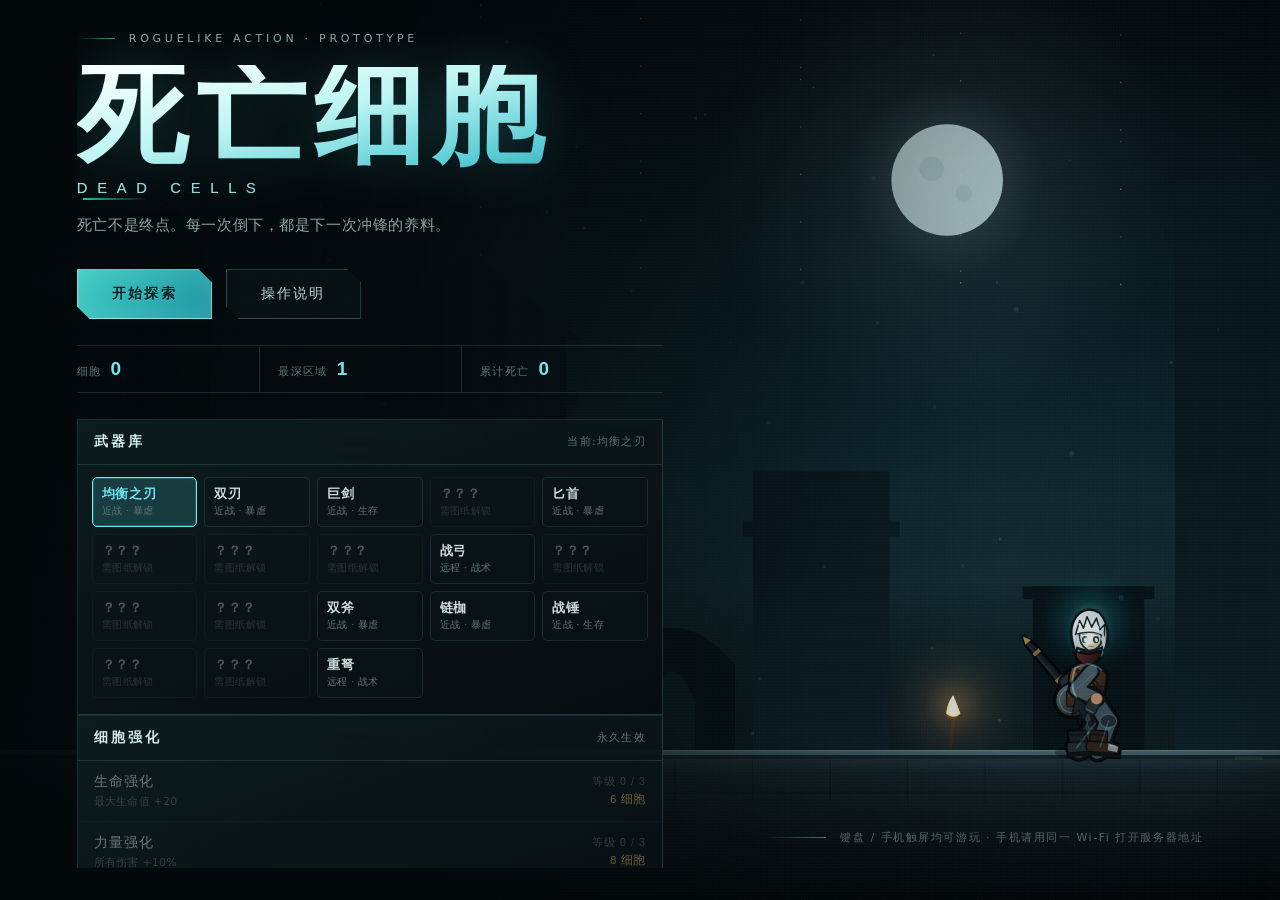
==== 发布用/index.html @ e848f5a8 "初始提交：死亡细胞网页版（Canvas 肉鸽动作原型，含手机触屏与清晰度修复）" ====
<!DOCTYPE html>
<html lang="zh-CN">
<head>
<meta charset="UTF-8">
<meta name="viewport" content="width=device-width, initial-scale=1.0">
<title>死亡细胞 · 无间回廊（手机版）</title>
<meta name="theme-color" content="#060b0e">
<link rel="icon" href="data:image/svg+xml,%3Csvg xmlns='http://www.w3.org/2000/svg' viewBox='0 0 32 32'%3E%3Cpath d='M16 3c4 6 9 8 9 15a9 9 0 1 1-18 0c0-4 2-6 4-9 1 3 2 4 3 4 0-4 1-7 2-10z' fill='%2367e8f9'/%3E%3C/svg%3E">
<style>
:root{
  --bg:#060b0e;
  --ink:#e9f5f3;
  --muted:#8ba6a9;
  --dim:#5c7478;
  --cyan:#6fe8f2;
  --teal:#2dd4bf;
  --amber:#f2b46d;
  --blood:#e2545a;
  --panel:rgba(8,17,21,.72);
  --panel-solid:#081116;
  --line:rgba(125,188,196,.18);
  --line-strong:rgba(125,188,196,.34);
}

*{box-sizing:border-box;}

html,body{
  margin:0;
  height:100%;
  background:var(--bg);
  color:var(--ink);
  overflow:hidden;
  font-family:"Noto Sans SC","HarmonyOS Sans SC","Microsoft YaHei",system-ui,-apple-system,sans-serif;
  user-select:none;
  -webkit-font-smoothing:antialiased;
}

#app{
  position:relative;
  width:100%;
  height:100%;
  overflow:hidden;
}

#game{
  position:absolute;
  inset:0;
  width:100%;
  height:100%;
  display:block;
  background:#05090c;
}

.hidden{display:none !important;}

/* ---------- 屏幕层 ---------- */
.screen{
  position:absolute;
  inset:0;
  z-index:20;
  display:flex;
  align-items:center;
  overflow:hidden;
}

.scrim{
  position:absolute;
  inset:0;
  pointer-events:none;
  background:
    linear-gradient(90deg, rgba(3,8,10,.95) 0%, rgba(3,8,10,.88) 30%, rgba(3,8,10,.55) 52%, rgba(3,8,10,.05) 78%, rgba(3,8,10,0) 100%);
}

.death-scrim{
  background:
    radial-gradient(ellipse at 50% 46%, rgba(4,9,11,.55) 0%, rgba(3,7,9,.9) 58%, rgba(2,5,7,.97) 100%);
}

.pause-scrim{
  background:rgba(3,7,9,.78);
  backdrop-filter:blur(7px);
  -webkit-backdrop-filter:blur(7px);
}

.screen::after{
  content:"";
  position:absolute;
  inset:0;
  pointer-events:none;
  background-image:
    linear-gradient(rgba(255,255,255,.018) 1px, transparent 1px),
    linear-gradient(90deg, rgba(255,255,255,.012) 1px, transparent 1px);
  background-size:3px 3px, 3px 3px;
  opacity:.55;
  mix-blend-mode:overlay;
}

/* ---------- 主菜单 ---------- */
#screen-menu{
  align-items:center;
}

.menu-layout{
  position:relative;
  z-index:2;
  width:100%;
  height:100%;
  display:flex;
  align-items:center;
  justify-content:space-between;
  gap:40px;
  padding:clamp(24px,5vh,64px) clamp(24px,6vw,100px);
}

.menu-main{
  width:min(600px,54vw);
  max-height:calc(100vh - 64px);
  overflow-y:auto;
  overscroll-behavior:contain;
  padding-right:14px;
  animation:menuIn .8s cubic-bezier(.2,.7,.2,1) both;
}

.menu-main::-webkit-scrollbar{width:6px;}
.menu-main::-webkit-scrollbar-thumb{background:rgba(120,190,200,.25);border-radius:3px;}
.menu-main::-webkit-scrollbar-track{background:transparent;}

@keyframes menuIn{
  from{opacity:0; transform:translateY(18px);}
  to{opacity:1; transform:none;}
}

.kicker{
  display:flex;
  align-items:center;
  gap:14px;
  font-size:11px;
  letter-spacing:.34em;
  color:var(--muted);
  text-transform:uppercase;
  margin-bottom:20px;
}
.kicker.center{justify-content:center;}
.kicker-line{
  display:block;
  width:38px;
  height:1px;
  background:linear-gradient(90deg, transparent, var(--teal));
  opacity:.75;
}
.kicker.center .kicker-line:last-child{
  background:linear-gradient(90deg, var(--teal), transparent);
}

.logo{
  position:relative;
  margin:0 0 16px;
  font-family:"Noto Serif SC","Source Han Serif SC","Songti SC","STSong",serif;
  font-weight:800;
  font-size:clamp(58px,8.6vw,116px);
  line-height:.92;
  letter-spacing:.08em;
  background:linear-gradient(168deg,#f4fffd 6%,#bdf5f3 38%,#58cbd4 70%,#207d8a 100%);
  -webkit-background-clip:text;
  background-clip:text;
  color:transparent;
  filter:drop-shadow(0 0 26px rgba(80,220,225,.22));
}

.logo::after{
  content:"";
  position:absolute;
  left:6px;
  right:auto;
  bottom:-4px;
  width:64px;
  height:2px;
  background:linear-gradient(90deg, var(--teal), transparent);
  opacity:.9;
}

.logo-en{
  display:block;
  margin-top:16px;
  font-family:"Segoe UI",sans-serif;
  font-size:clamp(11px,1.15vw,15px);
  font-weight:500;
  letter-spacing:.66em;
  color:rgba(160,215,218,.55);
  -webkit-text-fill-color:rgba(160,215,218,.55);
}

.tagline{
  margin:0 0 30px;
  max-width:430px;
  font-size:14.5px;
  line-height:1.9;
  color:var(--muted);
  letter-spacing:.04em;
}

.menu-buttons{
  display:flex;
  gap:14px;
  flex-wrap:wrap;
  margin-bottom:26px;
}
.menu-buttons.column{
  flex-direction:column;
  align-items:stretch;
  margin-bottom:0;
}
.center-buttons{justify-content:center;}

.btn{
  position:relative;
  border:1px solid var(--line-strong);
  background:rgba(10,22,26,.6);
  color:var(--ink);
  font-family:inherit;
  font-size:14px;
  letter-spacing:.16em;
  padding:15px 34px;
  cursor:pointer;
  clip-path:polygon(0 0, calc(100% - 13px) 0, 100% 13px, 100% 100%, 13px 100%, 0 calc(100% - 13px));
  transition:transform .18s ease, background .18s ease, border-color .18s ease, color .18s ease, box-shadow .18s ease;
}
.btn:hover{
  transform:translateY(-1px);
  border-color:rgba(140,235,238,.7);
  box-shadow:0 8px 30px rgba(28,180,190,.14);
}
.btn:active{transform:translateY(1px);}
.btn.primary{
  background:linear-gradient(120deg, rgba(66,214,205,.95), rgba(34,166,180,.9));
  border-color:rgba(160,255,250,.7);
  color:#032022;
  font-weight:700;
  text-shadow:0 1px 0 rgba(255,255,255,.2);
  box-shadow:0 0 22px rgba(45,212,191,.24), inset 0 0 24px rgba(255,255,255,.12);
}
.btn.primary:hover{
  background:linear-gradient(120deg, rgba(103,232,243,1), rgba(50,196,205,.95));
  box-shadow:0 0 34px rgba(79,230,235,.4), inset 0 0 24px rgba(255,255,255,.2);
}
.btn.ghost{color:#b9d3d4;}
.btn.ghost:hover{color:#fff;background:rgba(16,34,38,.85);}
.btn:disabled{
  opacity:.42;
  cursor:not-allowed;
  transform:none;
  box-shadow:none;
}

/* 操作说明 */
.controls-card{
  border:1px solid var(--line);
  background:rgba(6,14,17,.66);
  padding:16px 18px;
  margin-bottom:26px;
  display:grid;
  grid-template-columns:1fr 1fr;
  gap:9px 20px;
  animation:fadeIn .25s ease both;
}
.key-row{
  display:flex;
  align-items:center;
  gap:10px;
  font-size:12.5px;
  color:var(--muted);
  letter-spacing:.03em;
}
.key-row .keys{display:flex;gap:4px;flex-shrink:0;}
kbd{
  display:inline-flex;
  align-items:center;
  justify-content:center;
  min-width:26px;
  height:23px;
  padding:0 6px;
  border:1px solid rgba(131,196,203,.32);
  border-bottom-color:rgba(131,196,203,.5);
  border-radius:3px;
  background:rgba(16,34,38,.9);
  color:#c7e4e4;
  font-family:"Segoe UI",sans-serif;
  font-size:10.5px;
  letter-spacing:.06em;
  box-shadow:0 2px 0 rgba(0,0,0,.35);
}

@keyframes fadeIn{from{opacity:0;}to{opacity:1;}}

/* 数据条 */
.meta-strip{
  display:flex;
  gap:0;
  margin-bottom:26px;
  border-top:1px solid var(--line);
  border-bottom:1px solid var(--line);
}
.meta-item{
  flex:1;
  padding:12px 0;
  display:flex;
  align-items:baseline;
  gap:9px;
}
.meta-item + .meta-item{
  border-left:1px solid var(--line);
  padding-left:18px;
}
.meta-item span{font-size:11px;color:var(--dim);letter-spacing:.12em;}
.meta-item b{
  font-family:"Segoe UI",sans-serif;
  font-size:19px;
  color:var(--cyan);
  font-weight:600;
}

/* ---------- 面板 ---------- */
.panel{
  border:1px solid var(--line);
  background:
    linear-gradient(160deg, rgba(20,40,45,.5), rgba(5,12,15,.7)),
    var(--panel);
  backdrop-filter:blur(8px);
  -webkit-backdrop-filter:blur(8px);
}
.panel-head{
  display:flex;
  align-items:center;
  justify-content:space-between;
  padding:13px 16px;
  border-bottom:1px solid var(--line);
}
.panel-head h2{
  margin:0;
  font-family:"Noto Serif SC","Songti SC",serif;
  font-size:14px;
  font-weight:600;
  letter-spacing:.22em;
  color:#d4eceb;
}
.panel-head span{font-size:10.5px;color:var(--dim);letter-spacing:.12em;}

.shop-panel{margin-bottom:22px;}
.shop-list{display:flex;flex-direction:column;}

.upgrade{
  display:flex;
  align-items:center;
  justify-content:space-between;
  gap:16px;
  width:100%;
  padding:12px 16px;
  text-align:left;
  background:transparent;
  border:0;
  border-bottom:1px solid rgba(125,188,196,.09);
  color:inherit;
  font-family:inherit;
  cursor:pointer;
  transition:background .16s ease;
}
.upgrade:last-child{border-bottom:0;}
.upgrade:hover:not(:disabled){background:rgba(68,190,195,.08);}
.upgrade:disabled{cursor:not-allowed;opacity:.45;}
.upgrade.maxed{opacity:.8;}
.up-main{display:flex;flex-direction:column;gap:3px;}
.up-name{font-size:13.5px;color:#d9edec;letter-spacing:.08em;}
.up-desc{font-size:11px;color:var(--dim);letter-spacing:.02em;}
.up-meta{display:flex;flex-direction:column;align-items:flex-end;gap:3px;flex-shrink:0;}
.up-lv{font-size:10.5px;color:var(--dim);letter-spacing:.1em;font-family:"Segoe UI",sans-serif;}
.up-cost{
  font-size:11.5px;
  color:var(--amber);
  letter-spacing:.05em;
  font-family:"Segoe UI",sans-serif;
}
.upgrade.maxed .up-cost{color:var(--teal);}
.upgrade:hover:not(:disabled) .up-name{color:var(--cyan);}

/* ---------- 武器库 ---------- */
.weapon-panel{margin-top:14px;}
.weapon-list{
  display:grid;
  grid-template-columns:repeat(auto-fill,minmax(102px,1fr));
  gap:7px;
  padding:12px 14px 16px;
}
.weapon-chip{
  display:flex;
  flex-direction:column;
  gap:2px;
  padding:8px 9px;
  background:rgba(10,20,24,.5);
  border:1px solid rgba(125,188,196,.14);
  border-radius:5px;
  color:#cfe0df;
  font-family:inherit;
  text-align:left;
  cursor:pointer;
  transition:border-color .16s ease, background .16s ease, transform .12s ease;
}
.weapon-chip b{font-size:12.5px;font-weight:600;letter-spacing:.05em;}
.weapon-chip span{font-size:9.5px;color:var(--dim);letter-spacing:.04em;}
.weapon-chip:hover:not(:disabled){
  border-color:rgba(111,232,234,.5);
  background:rgba(30,72,78,.42);
  transform:translateY(-1px);
}
.weapon-chip.active{
  border-color:var(--cyan);
  background:rgba(38,96,102,.5);
  box-shadow:0 0 0 1px rgba(111,232,234,.22) inset;
}
.weapon-chip.active b{color:var(--cyan);}
.weapon-chip.locked{opacity:.35;cursor:not-allowed;}

/* ---------- 手机触屏操作 ---------- */
body.is-touch #game{touch-action:none;}
body.is-touch{overscroll-behavior:none;}
.touch-ui{
  position:fixed;
  inset:0;
  z-index:60;
  pointer-events:none;
  user-select:none;
  display:none;
}
body.is-touch.playing .touch-ui{display:block;}
.touch-stick{
  position:absolute;
  left:max(18px, env(safe-area-inset-left));
  bottom:calc(24px + env(safe-area-inset-bottom));
  width:124px;
  height:124px;
  border-radius:50%;
  border:1px solid rgba(111,232,234,.28);
  background:radial-gradient(circle at 50% 50%, rgba(18,44,50,.55), rgba(6,14,18,.28));
  pointer-events:auto;
  display:flex;
  align-items:center;
  justify-content:center;
  backdrop-filter:blur(2px);
}
.touch-knob{
  width:52px;
  height:52px;
  border-radius:50%;
  background:radial-gradient(circle at 40% 36%, rgba(160,245,245,.85), rgba(46,132,142,.75));
  box-shadow:0 0 12px rgba(111,232,234,.45), inset 0 0 8px rgba(0,0,0,.35);
  transition:transform .04s linear;
}
.touch-pad{
  position:absolute;
  right:max(14px, env(safe-area-inset-right));
  bottom:calc(20px + env(safe-area-inset-bottom));
  width:196px;
  height:196px;
  pointer-events:none;
}
.touch-btn{
  position:absolute;
  width:58px;
  height:58px;
  border-radius:50%;
  border:1px solid rgba(120,220,225,.35);
  background:radial-gradient(circle at 40% 34%, rgba(30,66,72,.85), rgba(8,18,22,.78));
  color:#d8f2f0;
  font-family:inherit;
  font-size:12px;
  letter-spacing:.06em;
  pointer-events:auto;
  box-shadow:0 2px 10px rgba(0,0,0,.35);
}
.touch-btn:active{background:rgba(56,132,140,.85);transform:scale(.94);}
.touch-btn.attack{right:0;bottom:64px;width:66px;height:66px;border-color:rgba(255,150,120,.5);}
.touch-btn.jump{right:70px;bottom:6px;border-color:rgba(150,235,245,.55);}
.touch-btn.roll{right:8px;bottom:0;}
.touch-btn.skill1{right:70px;bottom:74px;width:50px;height:50px;font-size:11px;}
.touch-btn.skill2{right:8px;bottom:132px;width:50px;height:50px;font-size:11px;}
.touch-btn.block{right:132px;bottom:96px;width:50px;height:50px;font-size:11px;}
.touch-btn.pick{right:132px;bottom:26px;width:46px;height:46px;font-size:10.5px;}

/* 触屏设备上把画布内容上移一点，避免手指挡住角色 */
body.is-touch .menu-layout{padding-bottom:150px;}
@media (max-width:820px){
  .menu-layout{grid-template-columns:1fr;}
  .menu-hint{display:none;}
  .logo{font-size:clamp(34px,11vw,52px);}
  .weapon-list{grid-template-columns:repeat(auto-fill,minmax(88px,1fr));}
}

/* ---------- 竖屏提示：手机请横屏 ---------- */
#rotate-hint{display:none;}
body.is-touch #rotate-hint{
  position:fixed;
  inset:0;
  z-index:120;
  display:flex;
  flex-direction:column;
  align-items:center;
  justify-content:center;
  gap:16px;
  background:radial-gradient(circle at 50% 42%, #0b1a20 0%, #04090c 72%);
  color:#d8f2f0;
  text-align:center;
  font-family:"Noto Sans SC","Microsoft YaHei",sans-serif;
}
body.is-touch #rotate-hint p{
  margin:0;
  font-size:17px;
  letter-spacing:.08em;
}
body.is-touch #rotate-hint p b{color:var(--cyan);padding:0 4px;}
body.is-touch #rotate-hint span{
  font-size:11.5px;
  color:rgba(150,185,190,.7);
  letter-spacing:.06em;
}
.rotate-phone{
  width:58px;
  height:98px;
  border:3px solid rgba(111,232,234,.85);
  border-radius:11px;
  box-shadow:0 0 16px rgba(111,232,234,.35), inset 0 0 10px rgba(111,232,234,.15);
  position:relative;
  animation:rotateHint 2.6s cubic-bezier(.4,0,.2,1) infinite;
}
.rotate-phone::after{
  content:"";
  position:absolute;
  left:50%;
  bottom:6px;
  width:16px;
  height:3px;
  margin-left:-8px;
  border-radius:2px;
  background:rgba(111,232,234,.7);
}
@keyframes rotateHint{
  0%,26%{transform:rotate(0deg);}
  62%,100%{transform:rotate(-90deg);}
}
body.is-touch #rotate-hint .btn{
  margin-top:6px;
  padding:11px 26px;
  font-size:13px;
}
/* 只有竖屏且触屏才显示提示；横屏自动隐藏 */
@media (orientation: landscape){
  body.is-touch #rotate-hint{display:none;}
}

/* 横屏矮屏：操作层整体缩小，避免挡视野 */
@media (orientation: landscape) and (max-height: 540px){
  .touch-pad{transform:scale(.84);transform-origin:bottom right;}
  .touch-stick{
    width:104px;
    height:104px;
    transform:scale(.9);
    transform-origin:bottom left;
  }
  .touch-knob{width:44px;height:44px;}
  body.is-touch .menu-layout{padding:14px 26px;}
  body.is-touch .menu-main{max-height:calc(100vh - 24px);}
  .logo{font-size:clamp(28px,7vh,44px);}
  .tagline{font-size:11.5px;}
  .controls-card{display:none;}
}

.menu-hint{
  position:relative;
  z-index:2;
  align-self:flex-end;
  display:flex;
  align-items:center;
  gap:14px;
  padding-bottom:10px;
  color:rgba(150,185,190,.5);
  font-size:11px;
  letter-spacing:.14em;
}
.hint-line{
  width:60px;
  height:1px;
  background:linear-gradient(90deg, transparent, rgba(140,210,215,.5));
}
.menu-hint p{margin:0;}

/* ---------- 死亡 ---------- */
#screen-death{
  justify-content:center;
  overflow-y:auto;
  padding:32px 20px;
}
.death-inner{
  position:relative;
  z-index:2;
  width:min(700px,94vw);
  margin:auto;
  text-align:center;
  animation:deathIn .7s cubic-bezier(.2,.7,.2,1) both;
}
@keyframes deathIn{
  from{opacity:0; transform:translateY(22px) scale(.985);}
  to{opacity:1; transform:none;}
}
.death-title{
  margin:6px 0 8px;
  font-family:"Noto Serif SC","Songti SC",serif;
  font-size:clamp(48px,7vw,84px);
  letter-spacing:.14em;
  font-weight:800;
  background:linear-gradient(180deg,#ffe3e0 0%,#e2545a 55%,#7e1e27 100%);
  -webkit-background-clip:text;
  background-clip:text;
  color:transparent;
  filter:drop-shadow(0 0 32px rgba(226,84,90,.22));
}
.death-quote{
  margin:0 0 24px;
  font-size:12.5px;
  color:var(--dim);
  letter-spacing:.22em;
}
.run-stats{
  display:grid;
  grid-template-columns:repeat(4,1fr);
  border-top:1px solid var(--line);
  border-bottom:1px solid var(--line);
  margin-bottom:24px;
}
.run-stats > div{
  padding:14px 6px;
  display:flex;
  flex-direction:column;
  gap:6px;
}
.run-stats > div + div{border-left:1px solid var(--line);}
.run-stats span{font-size:10.5px;color:var(--dim);letter-spacing:.14em;}
.run-stats b{
  font-family:"Segoe UI","Noto Sans SC",sans-serif;
  font-size:22px;
  color:#e6f4f3;
  font-weight:600;
}
.death-shop{text-align:left;margin-bottom:22px;}

/* ---------- 暂停 ---------- */
#screen-pause{justify-content:center;}
.pause-inner{
  position:relative;
  z-index:2;
  width:min(560px,92vw);
  padding:clamp(24px,4vw,38px);
  animation:fadeIn .25s ease both;
}
.pause-title{
  margin:0 0 22px;
  font-family:"Noto Serif SC","Songti SC",serif;
  font-size:34px;
  letter-spacing:.2em;
  font-weight:700;
  color:#dff4f2;
}
.pause-grid{
  display:grid;
  grid-template-columns:1fr 1fr;
  gap:10px 18px;
  padding:18px 0 24px;
  margin-bottom:22px;
  border-top:1px solid var(--line);
  border-bottom:1px solid var(--line);
}
.pause-grid .key-row{font-size:12px;}

/* ---------- 响应式 ---------- */
@media (max-width:900px){
  .menu-main{width:88vw;}
  .scrim{
    background:linear-gradient(180deg, rgba(3,8,10,.82) 0%, rgba(3,8,10,.9) 60%, rgba(3,8,10,.96) 100%);
  }
  .menu-hint{display:none;}
  .menu-layout{padding:28px 22px;}
  .logo{font-size:clamp(54px,14vw,88px);}
}
@media (max-width:640px){
  .run-stats{grid-template-columns:repeat(2,1fr);}
  .run-stats > div:nth-child(3){border-left:0;border-top:1px solid var(--line);}
  .run-stats > div:nth-child(4){border-top:1px solid var(--line);}
  .controls-card,.pause-grid{grid-template-columns:1fr;}
  .menu-buttons .btn{flex:1;padding:14px 18px;}
  .menu-main{width:92vw;max-height:calc(100vh - 40px);}
}

</style>
</head>
<body>
<div id="app">
  <canvas id="game"></canvas>
  <!-- 主菜单 -->
  <section class="screen" id="screen-menu">
    <div class="scrim"></div>
    <div class="menu-layout">
      <div class="menu-main">
        <div class="kicker"><span class="kicker-line"></span>ROGUELIKE ACTION · PROTOTYPE</div>
        <h1 class="logo">死亡细胞<span class="logo-en">DEAD CELLS</span></h1>
        <p class="tagline">死亡不是终点。每一次倒下，都是下一次冲锋的养料。</p>

        <div class="menu-buttons">
          <button class="btn primary" id="btn-start">开始探索</button>
          <button class="btn ghost" id="btn-controls">操作说明</button>
        </div>

        <div class="controls-card hidden" id="controls-card">
          <div class="key-row"><span class="keys"><kbd>A</kbd><kbd>D</kbd></span><span>左右移动</span></div>
          <div class="key-row"><span class="keys"><kbd>SPACE</kbd></span><span>跳跃 / 二段跳（空中再按一次）</span></div>
          <div class="key-row"><span class="keys"><kbd>J</kbd></span><span>攻击 · 近战连击 / 远程射击 / 空中下劈</span></div>
          <div class="key-row"><span class="keys"><kbd>K</kbd></span><span>翻滚 · 无敌帧 · 翻滚后攻击必定暴击</span></div>
          <div class="key-row"><span class="keys"><kbd>Q</kbd></span><span>切换主副武器</span></div>
          <div class="key-row"><span class="keys"><kbd>L</kbd></span><span>举盾格挡 · 刚举盾瞬间为完美格挡</span></div>
          <div class="key-row"><span class="keys"><kbd>U</kbd></span><span>技能一（飞刀等）</span></div>
          <div class="key-row"><span class="keys"><kbd>I</kbd></span><span>技能二（手雷等）</span></div>
          <div class="key-row"><span class="keys"><kbd>F</kbd></span><span>治疗药水</span></div>
          <div class="key-row"><span class="keys"><kbd>E</kbd></span><span>拾取装备 / 图纸 · 进入下一区域</span></div>
          <div class="key-row"><span class="keys"><kbd>ESC</kbd></span><span>暂停 / 继续</span></div>
        </div>

        <div class="meta-strip">
          <div class="meta-item"><span>细胞</span><b id="menu-cells">0</b></div>
          <div class="meta-item"><span>最深区域</span><b id="menu-best">1</b></div>
          <div class="meta-item"><span>累计死亡</span><b id="menu-runs">0</b></div>
        </div>

        <div class="panel weapon-panel">
          <div class="panel-head">
            <h2>武器库</h2>
            <span id="weapon-current">选择开局主手</span>
          </div>
          <div class="weapon-list" id="weapon-picker"></div>
        </div>

        <div class="panel shop-panel">
          <div class="panel-head">
            <h2>细胞强化</h2>
            <span>永久生效</span>
          </div>
          <div class="shop-list" id="shop-menu"></div>
        </div>
      </div>
      <div class="menu-hint">
        <span class="hint-line"></span>
        <p>键盘 / 手机触屏均可游玩 · 手机请用同一 Wi-Fi 打开服务器地址</p>
      </div>
    </div>
  </section>

  <!-- 死亡结算 -->
  <section class="screen hidden" id="screen-death">
    <div class="scrim death-scrim"></div>
    <div class="death-inner">
      <div class="kicker center"><span class="kicker-line"></span>RUN TERMINATED<span class="kicker-line"></span></div>
      <h1 class="death-title">你死了</h1>
      <p class="death-quote" id="death-quote">血肉会腐朽，细胞会重生。</p>

      <div class="run-stats">
        <div><span>抵达区域</span><b id="death-stage">1</b></div>
        <div><span>击杀</span><b id="death-kills">0</b></div>
        <div><span>金币</span><b id="death-gold">0</b></div>
        <div><span>收获细胞</span><b id="death-cells">0</b></div>
      </div>

      <div class="panel shop-panel death-shop">
        <div class="panel-head">
          <h2>细胞强化</h2>
          <span>剩余细胞 <b id="death-bank">0</b></span>
        </div>
        <div class="shop-list" id="shop-death"></div>
      </div>

      <div class="menu-buttons center-buttons">
        <button class="btn primary" id="btn-retry">再次挑战</button>
        <button class="btn ghost" id="btn-death-menu">返回营地</button>
      </div>
    </div>
  </section>

  <!-- 暂停 -->
  <section class="screen hidden" id="screen-pause">
    <div class="scrim pause-scrim"></div>
    <div class="pause-inner panel">
      <div class="kicker"><span class="kicker-line"></span>PAUSED</div>
      <h2 class="pause-title">暂停</h2>
      <div class="pause-grid">
        <div class="key-row"><span class="keys"><kbd>A</kbd><kbd>D</kbd></span><span>移动</span></div>
        <div class="key-row"><span class="keys"><kbd>SPACE</kbd></span><span>跳跃</span></div>
        <div class="key-row"><span class="keys"><kbd>J</kbd></span><span>攻击</span></div>
        <div class="key-row"><span class="keys"><kbd>K</kbd></span><span>翻滚</span></div>
        <div class="key-row"><span class="keys"><kbd>Q</kbd></span><span>换武器</span></div>
        <div class="key-row"><span class="keys"><kbd>L</kbd></span><span>举盾</span></div>
        <div class="key-row"><span class="keys"><kbd>U</kbd></span><span>技能一</span></div>
        <div class="key-row"><span class="keys"><kbd>I</kbd></span><span>技能二</span></div>
        <div class="key-row"><span class="keys"><kbd>F</kbd></span><span>药水</span></div>
        <div class="key-row"><span class="keys"><kbd>E</kbd></span><span>拾取 / 传送门</span></div>
      </div>
      <div class="menu-buttons column">
        <button class="btn primary" id="btn-resume">继续征战</button>
        <button class="btn ghost" id="btn-pause-restart">重新开始</button>
        <button class="btn ghost" id="btn-pause-menu">返回营地</button>
      </div>
    </div>
  </section>
  <!-- 竖屏提示：手机请横屏游玩 -->
  <div id="rotate-hint">
    <div class="rotate-phone"></div>
    <p>请旋转手机<b>横屏</b>游玩</p>
    <span>横屏才能看到完整战场与操作按钮</span>
    <button class="btn primary" id="btn-landscape" type="button">一键横屏</button>
  </div>
</div>

<script>
'use strict';

/* =========================================================
   基础工具
   ========================================================= */
const TAU = Math.PI * 2;
const WORLD_H = 720;
const GROUND_Y = 600;
const GRAVITY = 2200;
const MAX_FALL = 1250;

const clamp = (v, a, b) => (v < a ? a : (v > b ? b : v));
const lerp = (a, b, t) => a + (b - a) * t;
const rand = (a = 0, b = 1) => a + Math.random() * (b - a);
const randInt = (a, b) => Math.floor(rand(a, b + 1));
const choice = (arr) => arr[Math.floor(Math.random() * arr.length)];
const signOf = (v) => (v < 0 ? -1 : (v > 0 ? 1 : 0));
const approach = (v, target, delta) => {
  if (v < target) return Math.min(v + delta, target);
  if (v > target) return Math.max(v - delta, target);
  return target;
};

const easeOutCubic = (t) => 1 - Math.pow(1 - t, 3);
const easeInCubic = (t) => t * t * t;
const easeOutQuad = (t) => 1 - (1 - t) * (1 - t);
const easeInOutQuad = (t) => (t < 0.5 ? 2 * t * t : 1 - Math.pow(-2 * t + 2, 2) / 2);
const easeOutBack = (t) => {
  const c1 = 1.70158, c3 = c1 + 1;
  return 1 + c3 * Math.pow(t - 1, 3) + c1 * Math.pow(t - 1, 2);
};

/* 确定性随机（关卡生成用） */
function mulberry32(a) {
  return function () {
    a |= 0;
    a = (a + 0x6D2B79F5) | 0;
    let t = Math.imul(a ^ (a >>> 15), 1 | a);
    t = (t + Math.imul(t ^ (t >>> 7), 61 | t)) ^ t;
    return ((t ^ (t >>> 14)) >>> 0) / 4294967296;
  };
}

/* =========================================================
   几何 / 碰撞
   ========================================================= */
function rectsOverlap(a, b) {
  return a.x < b.x + b.w && a.x + a.w > b.x && a.y < b.y + b.h && a.y + a.h > b.y;
}

function pointInRect(px, py, r) {
  return px >= r.x && px <= r.x + r.w && py >= r.y && py <= r.y + r.h;
}

function entityRect(e) {
  return { x: e.x - e.w / 2, y: e.y - e.h, w: e.w, h: e.h };
}

function circleRect(cx, cy, cr, r) {
  const nx = clamp(cx, r.x, r.x + r.w);
  const ny = clamp(cy, r.y, r.y + r.h);
  const dx = cx - nx, dy = cy - ny;
  return dx * dx + dy * dy <= cr * cr;
}

function roundRectPath(ctx, x, y, w, h, r) {
  const rr = Math.min(r, w / 2, h / 2);
  ctx.beginPath();
  ctx.moveTo(x + rr, y);
  ctx.lineTo(x + w - rr, y);
  ctx.quadraticCurveTo(x + w, y, x + w, y + rr);
  ctx.lineTo(x + w, y + h - rr);
  ctx.quadraticCurveTo(x + w, y + h, x + w - rr, y + h);
  ctx.lineTo(x + rr, y + h);
  ctx.quadraticCurveTo(x, y + h, x, y + h - rr);
  ctx.lineTo(x, y + rr);
  ctx.quadraticCurveTo(x, y, x + rr, y);
  ctx.closePath();
}

function fillRoundRect(ctx, x, y, w, h, r, fill) {
  roundRectPath(ctx, x, y, w, h, r);
  ctx.fillStyle = fill;
  ctx.fill();
}

/* 实体与关卡碰撞（先 X 后 Y），y 为脚底 */
function moveAndCollide(e, dt, level) {
  e.x += e.vx * dt;
  let box = entityRect(e);
  for (const p of level.platforms) {
    if (p.oneWay) continue;
    if (!rectsOverlap(box, p)) continue;
    if (e.vx > 0) e.x = p.x - e.w / 2;
    else if (e.vx < 0) e.x = p.x + p.w + e.w / 2;
    else {
      const pushLeft = box.x + box.w - p.x;
      const pushRight = p.x + p.w - box.x;
      e.x += pushLeft < pushRight ? -pushLeft : pushRight;
    }
    e.vx = 0;
    box = entityRect(e);
  }

  const prevBottom = e.y;
  e.y += e.vy * dt;
  e.onGround = false;
  e.groundPlatform = null;
  box = entityRect(e);
  for (const p of level.platforms) {
    if (!rectsOverlap(box, p)) continue;
    if (p.oneWay) {
      if (e.vy >= 0 && prevBottom <= p.y + 2.5) {
        e.y = p.y;
        e.vy = 0;
        e.onGround = true;
        e.groundPlatform = p;
        box = entityRect(e);
      }
    } else if (e.vy >= 0 && prevBottom <= p.y + 2.5) {
      e.y = p.y;
      e.vy = 0;
      e.onGround = true;
      e.groundPlatform = p;
      box = entityRect(e);
    } else if (e.vy < 0) {
      e.y = p.y + p.h;
      e.vy = 0;
      box = entityRect(e);
    } else {
      e.y = p.y;
      e.vy = 0;
      e.onGround = true;
      e.groundPlatform = p;
      box = entityRect(e);
    }
  }
}

function levelSolidAt(level, x, y) {
  for (const p of level.platforms) {
    if (p.oneWay) continue;
    if (x >= p.x && x <= p.x + p.w && y >= p.y && y <= p.y + p.h) return true;
  }
  return false;
}

/* 脚下是否有地（防止AI走进深渊） */
function hasGroundAhead(e, level) {
  const probeX = e.x + e.facing * (e.w / 2 + 14);
  return levelSolidAt(level, probeX, e.y + 10);
}

/* =========================================================
   存储
   ========================================================= */
const storage = {
  get(key, fallback) {
    try {
      const raw = localStorage.getItem(key);
      if (!raw) return fallback;
      const parsed = JSON.parse(raw);
      return parsed && typeof parsed === 'object' ? parsed : fallback;
    } catch (err) {
      return fallback;
    }
  },
  set(key, value) {
    try {
      localStorage.setItem(key, JSON.stringify(value));
    } catch (err) { /* 忽略隐私模式下的写入失败 */ }
  },
  remove(key) {
    try {
      localStorage.removeItem(key);
    } catch (err) { /* 忽略隐私模式下的删除失败 */ }
  }
};

/* 画布文字辅助 */
function setFont(ctx, size, weight, family) {
  ctx.font = `${weight || 400} ${size}px ${family || '"Noto Sans SC","Microsoft YaHei",sans-serif'}`;
}

</script>
<script>
'use strict';

/* =========================================================
   程序化音效（WebAudio，无外部资源）
   ========================================================= */
class AudioKit {
  constructor() {
    this.ctx = null;
    this.master = null;
    this.noiseBuffer = null;
    this.muted = false;
    this.volume = 0.22;
  }

  init() {
    if (this.ctx) { this.resume(); return; }
    const AC = window.AudioContext || window.webkitAudioContext;
    if (!AC) return;
    try {
      this.ctx = new AC();
      this.master = this.ctx.createGain();
      this.master.gain.value = this.muted ? 0 : this.volume;
      this.master.connect(this.ctx.destination);

      const len = Math.floor(this.ctx.sampleRate * 1.0);
      const buffer = this.ctx.createBuffer(1, len, this.ctx.sampleRate);
      const data = buffer.getChannelData(0);
      for (let i = 0; i < len; i++) data[i] = Math.random() * 2 - 1;
      this.noiseBuffer = buffer;
    } catch (err) {
      this.ctx = null;
    }
  }

  resume() {
    if (this.ctx && this.ctx.state === 'suspended') {
      this.ctx.resume().catch(() => {});
    }
  }

  setMuted(muted) {
    this.muted = muted;
    if (this.master) this.master.gain.value = muted ? 0 : this.volume;
  }

  tone(opts) {
    if (!this.ctx || this.muted) return;
    const { freq = 440, to = null, dur = 0.16, type = 'sine', vol = 0.3, delay = 0 } = opts;
    const t0 = this.ctx.currentTime + delay;
    const osc = this.ctx.createOscillator();
    const gain = this.ctx.createGain();
    osc.type = type;
    osc.frequency.setValueAtTime(Math.max(20, freq), t0);
    if (to && to !== freq) osc.frequency.exponentialRampToValueAtTime(Math.max(20, to), t0 + dur);
    gain.gain.setValueAtTime(0.0001, t0);
    gain.gain.linearRampToValueAtTime(vol, t0 + 0.008);
    gain.gain.exponentialRampToValueAtTime(0.0001, t0 + dur);
    osc.connect(gain).connect(this.master);
    osc.start(t0);
    osc.stop(t0 + dur + 0.02);
  }

  noise(opts) {
    if (!this.ctx || this.muted || !this.noiseBuffer) return;
    const { dur = 0.15, vol = 0.3, freq = 1200, to = null, q = 1, type = 'bandpass', delay = 0 } = opts;
    const t0 = this.ctx.currentTime + delay;
    const src = this.ctx.createBufferSource();
    src.buffer = this.noiseBuffer;
    src.loop = true;
    const filter = this.ctx.createBiquadFilter();
    filter.type = type;
    filter.frequency.setValueAtTime(Math.max(40, freq), t0);
    if (to) filter.frequency.exponentialRampToValueAtTime(Math.max(40, to), t0 + dur);
    filter.Q.value = q;
    const gain = this.ctx.createGain();
    gain.gain.setValueAtTime(0.0001, t0);
    gain.gain.linearRampToValueAtTime(vol, t0 + 0.01);
    gain.gain.exponentialRampToValueAtTime(0.0001, t0 + dur);
    src.connect(filter).connect(gain).connect(this.master);
    src.start(t0);
    src.stop(t0 + dur + 0.02);
  }

  play(name) {
    if (!this.ctx || this.muted) return;
    switch (name) {
      case 'jump':
        this.tone({ freq: 300, to: 560, dur: 0.15, type: 'triangle', vol: 0.16 });
        break;
      case 'doubleJump':
        this.tone({ freq: 460, to: 900, dur: 0.18, type: 'triangle', vol: 0.16 });
        this.noise({ dur: 0.12, vol: 0.08, freq: 2000, to: 5000, q: 0.8 });
        break;
      case 'slash':
        this.noise({ dur: 0.14, vol: 0.22, freq: 3200, to: 700, q: 1.2 });
        this.tone({ freq: 320, to: 90, dur: 0.1, type: 'triangle', vol: 0.1 });
        break;
      case 'hit':
        this.tone({ freq: 170, to: 55, dur: 0.13, type: 'sine', vol: 0.3 });
        this.noise({ dur: 0.08, vol: 0.22, freq: 700, to: 200, q: 0.6, type: 'lowpass' });
        break;
      case 'crit':
        this.tone({ freq: 880, to: 220, dur: 0.16, type: 'square', vol: 0.12 });
        this.noise({ dur: 0.16, vol: 0.24, freq: 4200, to: 800, q: 1.4 });
        break;
      case 'kill':
        this.noise({ dur: 0.28, vol: 0.25, freq: 900, to: 90, q: 0.7, type: 'lowpass' });
        this.tone({ freq: 120, to: 38, dur: 0.26, type: 'sawtooth', vol: 0.14 });
        break;
      case 'hurt':
        this.tone({ freq: 240, to: 80, dur: 0.26, type: 'sawtooth', vol: 0.2 });
        this.noise({ dur: 0.18, vol: 0.16, freq: 500, to: 140, type: 'lowpass' });
        break;
      case 'coin':
        this.tone({ freq: 1046, dur: 0.07, type: 'sine', vol: 0.14 });
        this.tone({ freq: 1568, dur: 0.1, type: 'sine', vol: 0.12, delay: 0.055 });
        break;
      case 'cell':
        this.tone({ freq: 660, to: 990, dur: 0.16, type: 'sine', vol: 0.15 });
        this.tone({ freq: 1320, dur: 0.18, type: 'triangle', vol: 0.08, delay: 0.07 });
        break;
      case 'heal':
        this.tone({ freq: 523, dur: 0.16, type: 'sine', vol: 0.14 });
        this.tone({ freq: 659, dur: 0.16, type: 'sine', vol: 0.14, delay: 0.08 });
        this.tone({ freq: 784, dur: 0.24, type: 'sine', vol: 0.14, delay: 0.16 });
        break;
      case 'door':
        this.tone({ freq: 110, to: 220, dur: 0.5, type: 'triangle', vol: 0.18 });
        this.noise({ dur: 0.5, vol: 0.12, freq: 400, to: 1800, q: 0.7 });
        break;
      case 'explode':
        this.noise({ dur: 0.5, vol: 0.4, freq: 1100, to: 80, q: 0.5, type: 'lowpass' });
        this.tone({ freq: 90, to: 28, dur: 0.42, type: 'sine', vol: 0.35 });
        break;
      case 'throw':
        this.noise({ dur: 0.12, vol: 0.12, freq: 900, to: 2400, q: 0.7 });
        break;
      case 'block':
        this.tone({ freq: 1450, dur: 0.06, type: 'square', vol: 0.12 });
        this.noise({ dur: 0.09, vol: 0.16, freq: 5200, to: 2200, q: 1.4 });
        break;
      case 'parry':
        this.tone({ freq: 2093, to: 1568, dur: 0.12, type: 'square', vol: 0.14 });
        this.tone({ freq: 3136, dur: 0.18, type: 'triangle', vol: 0.1, delay: 0.02 });
        this.noise({ dur: 0.14, vol: 0.2, freq: 6400, to: 2600, q: 1.6 });
        break;
      case 'equip':
        this.tone({ freq: 520, to: 780, dur: 0.1, type: 'triangle', vol: 0.12 });
        this.noise({ dur: 0.08, vol: 0.1, freq: 2400, to: 3600, q: 1 });
        break;
      case 'swap':
        this.noise({ dur: 0.1, vol: 0.12, freq: 1400, to: 3200, q: 0.9 });
        break;
      case 'nova':
        this.tone({ freq: 1180, to: 340, dur: 0.3, type: 'triangle', vol: 0.14 });
        this.noise({ dur: 0.32, vol: 0.14, freq: 4800, to: 900, q: 1.1 });
        break;
      case 'thunder':
        this.noise({ dur: 0.34, vol: 0.3, freq: 2600, to: 120, q: 0.6, type: 'lowpass' });
        this.tone({ freq: 130, to: 34, dur: 0.3, type: 'sawtooth', vol: 0.2 });
        break;
      case 'roll':
        this.noise({ dur: 0.2, vol: 0.14, freq: 700, to: 220, q: 0.6 });
        break;
      case 'death':
        this.tone({ freq: 180, to: 40, dur: 0.9, type: 'sawtooth', vol: 0.22 });
        this.noise({ dur: 0.8, vol: 0.2, freq: 800, to: 80, q: 0.6, type: 'lowpass' });
        break;
      case 'boss':
        this.tone({ freq: 80, to: 38, dur: 0.8, type: 'sawtooth', vol: 0.24 });
        this.noise({ dur: 0.7, vol: 0.18, freq: 300, to: 90, q: 0.5, type: 'lowpass' });
        break;
      case 'potion':
        this.tone({ freq: 330, to: 660, dur: 0.2, type: 'sine', vol: 0.1 });
        break;
      case 'levelup':
        this.tone({ freq: 523, dur: 0.14, type: 'triangle', vol: 0.14 });
        this.tone({ freq: 784, dur: 0.16, type: 'triangle', vol: 0.14, delay: 0.1 });
        this.tone({ freq: 1046, dur: 0.3, type: 'triangle', vol: 0.12, delay: 0.2 });
        break;
      case 'dash':
        this.noise({ dur: 0.14, vol: 0.12, freq: 1600, to: 400, q: 0.8 });
        break;
      default:
        break;
    }
  }
}

const sfx = new AudioKit();

</script>
<script>
'use strict';

/* =========================================================
   数据驱动层 · 全部玩法数值表
   新增武器/敌人/变异 = 往对应 DEF 表加一条即可
   ========================================================= */

/* ---------- 品质 ---------- */
const RARITY = [
  { id: 'common',    name: '普通', color: '#b8c4c6', affixes: 0, mul: 1.0 },
  { id: 'fine',      name: '优秀', color: '#6fd48a', affixes: 1, mul: 1.15 },
  { id: 'epic',      name: '史诗', color: '#c79bff', affixes: 2, mul: 1.35 },
  { id: 'legendary', name: '传说', color: '#ffb84d', affixes: 3, mul: 1.6 }
];

/* ---------- 三色属性 ---------- */
const STATS = {
  brutality: { id: 'brutality', name: '暴虐', color: '#e2545a', desc: '近战与暴虐武器伤害 +15%/级' },
  tactics:   { id: 'tactics',   name: '战术', color: '#6fc3e2', desc: '远程与战术武器伤害 +15%/级' },
  survival:  { id: 'survival',  name: '生存', color: '#8ae37f', desc: '生存武器伤害 +15%/级,最大生命 +12%/级' }
};

/* ---------- 通用词缀 ---------- */
const AFFIXES = [
  { id: 'dmg',   name: '锐利',   desc: '伤害提升',       min: 8,  max: 18, fmt: (v) => `伤害 +${v}%` },
  { id: 'crit',  name: '致命',   desc: '暴击率提升',     min: 4,  max: 10, fmt: (v) => `暴击率 +${v}%` },
  { id: 'bleed', name: '放血',   desc: '命中附加流血',   min: 6,  max: 14, fmt: (v) => `命中附加 ${v}/秒 流血,持续 3 秒` },
  { id: 'burn',  name: '灼烧',   desc: '命中附加燃烧',   min: 6,  max: 14, fmt: (v) => `命中附加 ${v}/秒 燃烧,持续 3 秒` },
  { id: 'frost', name: '寒霜',   desc: '命中减速敌人',   min: 20, max: 40, fmt: (v) => `命中减速 ${v}%,持续 2 秒` },
  { id: 'knock', name: '击退',   desc: '击退增强',       min: 25, max: 60, fmt: (v) => `击退 +${v}%` },
  { id: 'hp',    name: '活力',   desc: '最大生命提升',   min: 10, max: 25, fmt: (v) => `最大生命 +${v}` },
  { id: 'cd',    name: '迅捷',   desc: '技能冷却缩减',   min: 8,  max: 16, fmt: (v) => `技能冷却 -${v}%` },
  { id: 'greed', name: '贪婪',   desc: '金币获取提升',   min: 15, max: 35, fmt: (v) => `金币 +${v}%` },
  { id: 'cells', name: '汲取',   desc: '细胞获取提升',   min: 15, max: 35, fmt: (v) => `细胞 +${v}%` },
  { id: 'poison',name: '淬毒',   desc: '命中附加中毒',   min: 5,  max: 12, fmt: (v) => `命中附加 ${v}/秒 中毒,持续 4 秒` },
  { id: 'speed', name: '疾风',   desc: '攻速提升',       min: 6,  max: 12, fmt: (v) => `攻击速度 +${v}%` }
];
const AFFIX_MAP = Object.fromEntries(AFFIXES.map((a) => [a.id, a]));

/* ---------- 武器 ----------
   combo 元素结构: {dur,active,damage,range,height,angleFrom,angleTo,lunge}
   kind: melee(近战) / ranged(远程)
   stat: brutality / tactics / survival(吃对应属性加成)
   dot: {type:'burn'|'bleed'|'poison', dps, dur} 命中附加持续伤害
   stun: 命中眩晕秒数; wave: 命中发出冲击波; ammo/regen/projSpeed: 远程参数 */
const WEAPON_DEFS = [
  {
    id: 'balanced', name: '均衡之刃', kind: 'melee', stat: 'brutality',
    desc: '制式军刀,攻守平衡的老伙计。', crit: 0.08, blueprint: false,
    combo: [
      { dur: 0.3, active: 0.075, damage: 21, range: 94,  height: 68, angleFrom: -2.05, angleTo: 0.7,  lunge: 70 },
      { dur: 0.3, active: 0.07,  damage: 21, range: 94,  height: 68, angleFrom: 0.85,  angleTo: -1.7, lunge: 60 },
      { dur: 0.4, active: 0.11,  damage: 38, range: 118, height: 78, angleFrom: -2.6,  angleTo: 1.0,  lunge: 110 }
    ]
  },
  {
    id: 'twinblades', name: '双刃', kind: 'melee', stat: 'brutality',
    desc: '成对的短刀,第三击后连绵不绝。', crit: 0.12, blueprint: false,
    combo: [
      { dur: 0.24, active: 0.06, damage: 13, range: 82, height: 62, angleFrom: -2.0,  angleTo: 0.6,  lunge: 55 },
      { dur: 0.24, active: 0.06, damage: 13, range: 82, height: 62, angleFrom: 0.8,   angleTo: -1.6, lunge: 55 },
      { dur: 0.26, active: 0.07, damage: 16, range: 86, height: 66, angleFrom: -2.2,  angleTo: 0.9,  lunge: 70 },
      { dur: 0.3,  active: 0.08, damage: 24, range: 96, height: 70, angleFrom: -2.5,  angleTo: 1.1,  lunge: 95 }
    ]
  },
  {
    id: 'greatsword', name: '巨剑', kind: 'melee', stat: 'survival',
    desc: '缓慢而沉重,一剑开山。', crit: 0.1, blueprint: false,
    combo: [
      { dur: 0.52, active: 0.16, damage: 52, range: 128, height: 92, angleFrom: -2.3, angleTo: 0.8,  lunge: 60 },
      { dur: 0.58, active: 0.18, damage: 68, range: 136, height: 96, angleFrom: 0.9,  angleTo: -2.4, lunge: 80 }
    ]
  },
  {
    id: 'spear', name: '长枪', kind: 'melee', stat: 'brutality',
    desc: '一寸长一寸强,保持距离的艺术。', crit: 0.1, blueprint: true,
    combo: [
      { dur: 0.32, active: 0.09, damage: 24, range: 148, height: 44, angleFrom: -1.85, angleTo: 0.15, lunge: 90 },
      { dur: 0.36, active: 0.1,  damage: 30, range: 156, height: 46, angleFrom: -1.75, angleTo: 0.1,  lunge: 120 }
    ]
  },
  {
    id: 'dagger', name: '匕首', kind: 'melee', stat: 'brutality',
    desc: '快如闪电,第三击直取要害。', crit: 0.22, blueprint: false,
    combo: [
      { dur: 0.2,  active: 0.05, damage: 11, range: 72, height: 56, angleFrom: -1.9, angleTo: 0.5,  lunge: 70 },
      { dur: 0.2,  active: 0.05, damage: 11, range: 72, height: 56, angleFrom: 0.7,  angleTo: -1.5, lunge: 70 },
      { dur: 0.26, active: 0.06, damage: 26, range: 80, height: 60, angleFrom: -2.2, angleTo: 0.9,  lunge: 110 }
    ]
  },
  {
    id: 'torch', name: '火炬', kind: 'melee', stat: 'brutality',
    desc: '点燃敌人,照亮回廊。', crit: 0.06, blueprint: true,
    dot: { type: 'burn', dps: 9, dur: 3 },
    combo: [
      { dur: 0.34, active: 0.09, damage: 17, range: 92, height: 66, angleFrom: -2.0, angleTo: 0.6,  lunge: 65 },
      { dur: 0.38, active: 0.1,  damage: 24, range: 98, height: 70, angleFrom: 0.8,  angleTo: -1.8, lunge: 85 }
    ]
  },
  {
    id: 'mace', name: '钉锤', kind: 'melee', stat: 'survival',
    desc: '沉重的钝器,打得敌人眼冒金星。', crit: 0.08, stun: 0.9, blueprint: true,
    combo: [
      { dur: 0.46, active: 0.13, damage: 38, range: 104, height: 80, angleFrom: -2.2, angleTo: 0.7, lunge: 55 },
      { dur: 0.5,  active: 0.15, damage: 48, range: 108, height: 84, angleFrom: 0.9,  angleTo: -2.2, lunge: 70 }
    ]
  },
  {
    id: 'bonesaw', name: '骨锯', kind: 'melee', stat: 'brutality',
    desc: '锯齿撕扯血肉,伤口难以愈合。', crit: 0.1, blueprint: true,
    dot: { type: 'bleed', dps: 11, dur: 3 },
    combo: [
      { dur: 0.28, active: 0.07, damage: 16, range: 90, height: 64, angleFrom: -2.0, angleTo: 0.6,  lunge: 60 },
      { dur: 0.28, active: 0.07, damage: 16, range: 90, height: 64, angleFrom: 0.8,  angleTo: -1.7, lunge: 60 },
      { dur: 0.34, active: 0.09, damage: 26, range: 96, height: 68, angleFrom: -2.3, angleTo: 0.9,  lunge: 85 }
    ]
  },
  {
    id: 'warbow', name: '战弓', kind: 'ranged', stat: 'tactics',
    desc: '精准而致命的远程打击。', crit: 0.15, blueprint: false,
    ammo: 6, regen: 1.2, projSpeed: 1150, projDamage: 26, attackDur: 0.42
  },
  {
    id: 'froststaff', name: '冰霜法杖', kind: 'ranged', stat: 'tactics',
    desc: '凝结寒气的法杖,迟滞一切活物。', crit: 0.08, blueprint: true,
    ammo: 8, regen: 0.9, projSpeed: 880, projDamage: 18, attackDur: 0.36,
    dot: { type: 'frost', dps: 0, dur: 2, slow: 0.45 }
  },
  {
    id: 'boomerang', name: '回旋镖', kind: 'ranged', stat: 'tactics',
    desc: '飞去来兮,来回切割路径上的敌人。', crit: 0.1, blueprint: true,
    ammo: 2, regen: 1.4, projSpeed: 760, projDamage: 30, attackDur: 0.4, pierce: true, returns: true
  },
  {
    id: 'thunderblade', name: '雷刃', kind: 'melee', stat: 'brutality',
    desc: '缠绕雷电的利刃,挥出冲击波。', crit: 0.12, wave: true, blueprint: true,
    combo: [
      { dur: 0.3,  active: 0.08, damage: 22, range: 96,  height: 68, angleFrom: -2.0, angleTo: 0.7,  lunge: 70 },
      { dur: 0.3,  active: 0.08, damage: 22, range: 96,  height: 68, angleFrom: 0.85, angleTo: -1.7, lunge: 70 },
      { dur: 0.42, active: 0.12, damage: 40, range: 120, height: 80, angleFrom: -2.6, angleTo: 1.0,  lunge: 115 }
    ]
  },
  /* ---------- 后续扩充武器(全部可在营地武器栏选择) ---------- */
  {
    id: 'twinaxes', name: '双斧', kind: 'melee', stat: 'brutality',
    desc: '两把短斧交替劈砍,第四击撕裂。', crit: 0.12, blueprint: false,
    combo: [
      { dur: 0.26, active: 0.07, damage: 15, range: 84,  height: 64, angleFrom: -2.1,  angleTo: 0.6,  lunge: 60 },
      { dur: 0.26, active: 0.07, damage: 15, range: 84,  height: 64, angleFrom: 0.8,   angleTo: -1.7, lunge: 60 },
      { dur: 0.26, active: 0.07, damage: 17, range: 88,  height: 66, angleFrom: -2.2,  angleTo: 0.8,  lunge: 65 },
      { dur: 0.34, active: 0.1,  damage: 28, range: 100, height: 72, angleFrom: -2.6,  angleTo: 1.1,  lunge: 100 }
    ]
  },
  {
    id: 'flail', name: '链枷', kind: 'melee', stat: 'brutality',
    desc: '铁链甩出的重锤,击退极强。', crit: 0.1, knock: true, blueprint: false,
    combo: [
      { dur: 0.4, active: 0.12, damage: 34, range: 112, height: 78, angleFrom: -2.4, angleTo: 0.9, lunge: 70 },
      { dur: 0.46, active: 0.14, damage: 44, range: 120, height: 82, angleFrom: 1.0,  angleTo: -2.5, lunge: 85 }
    ]
  },
  {
    id: 'warhammer', name: '战锤', kind: 'melee', stat: 'survival',
    desc: '蓄力砸地,连大地都在颤抖。', crit: 0.08, stun: 1.2, blueprint: false,
    combo: [
      { dur: 0.62, active: 0.2,  damage: 62, range: 112, height: 92, angleFrom: -2.5, angleTo: 1.0, lunge: 55 },
      { dur: 0.7,  active: 0.24, damage: 82, range: 122, height: 96, angleFrom: 1.1,  angleTo: -2.6, lunge: 65 }
    ]
  },
  {
    id: 'frostgreatsword', name: '霜巨剑', kind: 'melee', stat: 'survival',
    desc: '巨剑裹霜,命中迟滞敌人。', crit: 0.1, blueprint: true,
    dot: { type: 'frost', dps: 0, dur: 2, slow: 0.45 },
    combo: [
      { dur: 0.5,  active: 0.16, damage: 46, range: 122, height: 88, angleFrom: -2.3, angleTo: 0.8, lunge: 60 },
      { dur: 0.56, active: 0.18, damage: 60, range: 130, height: 92, angleFrom: 0.9,  angleTo: -2.4, lunge: 75 }
    ]
  },
  {
    id: 'firestaff', name: '火焰法杖', kind: 'ranged', stat: 'tactics',
    desc: '喷出一团烈焰,点燃路径上的敌人。', crit: 0.08, blueprint: true,
    ammo: 5, regen: 1.1, projSpeed: 700, projDamage: 22, attackDur: 0.4,
    dot: { type: 'burn', dps: 10, dur: 3 }
  },
  {
    id: 'heavycrossbow', name: '重弩', kind: 'ranged', stat: 'tactics',
    desc: '装填缓慢,一箭穿透整列敌人。', crit: 0.14, blueprint: false,
    ammo: 3, regen: 1.6, projSpeed: 1400, projDamage: 48, attackDur: 0.55, pierce: true
  }
];
const WEAPON_MAP = Object.fromEntries(WEAPON_DEFS.map((w) => [w.id, w]));

/* ---------- 盾牌 ---------- */
const SHIELD_DEFS = [
  { id: 'woodshield',  name: '木盾',   reduce: 0.55, parry: 0.15, desc: '随处可见的简易盾牌。', reflect: false, parryStun: 1.0 },
  { id: 'ironshield',  name: '铁壁盾', reduce: 0.7,  parry: 0.15, desc: '厚重铁盾,格挡如山。',   reflect: true,  parryStun: 1.2 },
  { id: 'spikeshield', name: '荆棘盾', reduce: 0.6,  parry: 0.18, desc: '格挡时反刺攻击者。',     reflect: true,  parryStun: 1.2, thorns: 14 }
];
const SHIELD_MAP = Object.fromEntries(SHIELD_DEFS.map((s) => [s.id, s]));

/* ---------- 技能 ----------
   kind: proj(投射) / bomb(爆炸) / nova(新星) / turret(箭塔) / heal(治疗) / smoke(烟雾) / hook(钩爪) / thunder(落雷) */
const SKILL_DEFS = [
  { id: 'knife',     name: '飞刀',     kind: 'proj',    cd: 0.32, charges: 5, regen: 1.7, damage: 16, desc: '五连飞刀,自动补充。' },
  { id: 'grenade',   name: '手雷',     kind: 'bomb',    cd: 7,    charges: 1, damage: 58, radius: 112, desc: '范围爆炸伤害。' },
  { id: 'frostnova', name: '冰霜新星', kind: 'nova',    cd: 9,    charges: 1, damage: 22, radius: 190, freeze: 2.2, desc: '冻结周围敌人。' },
  { id: 'turret',    name: '弩箭塔',   kind: 'turret',  cd: 14,   charges: 1, damage: 9,  dur: 8, range: 460, desc: '部署一座自动弩塔。' },
  { id: 'smoke',     name: '烟雾弹',   kind: 'smoke',   cd: 10,   charges: 1, dur: 3.5,  desc: '隐匿身形,敌人丢失目标。' },
  { id: 'thunder',   name: '落雷',     kind: 'thunder', cd: 11,   charges: 1, damage: 46, radius: 130, desc: '召唤天雷轰击前方。' },
  { id: 'heal',      name: '治疗术',   kind: 'heal',    cd: 18,   charges: 1, heal: 30,  desc: '恢复生命,战局中喘口气。' },
  { id: 'hook',      name: '钩爪',     kind: 'hook',    cd: 6,    charges: 1, damage: 18, range: 420, stun: 1.2, desc: '把远处敌人拽到面前。' }
];
const SKILL_MAP = Object.fromEntries(SKILL_DEFS.map((s) => [s.id, s]));

/* ---------- 护符 ---------- */
const AMULET_DEFS = [
  { id: 'am_hp',    name: '生命之符', desc: '最大生命 +25%',       hpMul: 0.25 },
  { id: 'am_crit',  name: '锐利之符', desc: '暴击率 +10%',          crit: 0.1 },
  { id: 'am_speed', name: '疾行之符', desc: '移动速度 +12%',        speed: 0.12 },
  { id: 'am_greed', name: '贪婪之符', desc: '金币与细胞获取 +25%',  greed: 0.25 }
];
const AMULET_MAP = Object.fromEntries(AMULET_DEFS.map((a) => [a.id, a]));

/* ---------- 精英词缀 ---------- */
const ELITE_AFFIXES = [
  { id: 'teleport', name: '传送', color: '#c79bff', desc: '周期性瞬移到玩家身后' },
  { id: 'barrier',  name: '护盾', color: '#6fc3e2', desc: '开局带一层吸收伤害的护盾' },
  { id: 'rage',     name: '狂暴', color: '#e2545a', desc: '生命低于 50% 时攻速移速大增' },
  { id: 'venom',    name: '毒雾', color: '#8ae37f', desc: '周身散发毒雾,持续侵蚀' }
];
const ELITE_AFFIX_MAP = Object.fromEntries(ELITE_AFFIXES.map((a) => [a.id, a]));

/* ---------- 变异(每区三选一,最多 3 个,死亡清零) ---------- */
const MUTATIONS = [
  { id: 'combo',      name: '连击大师', icon: '⚔', desc: '连击终结段伤害 +50%' },
  { id: 'bloodthirst',name: '嗜血',     icon: '🩸', desc: '击杀回复 4 点生命' },
  { id: 'swift',      name: '迅捷',     icon: '💨', desc: '移动速度 +15%' },
  { id: 'acrobat',    name: '杂技',     icon: '🌀', desc: '翻滚冷却 -35%' },
  { id: 'sniper',     name: '狙击手',   icon: '🎯', desc: '远程伤害 +25%' },
  { id: 'brawler',    name: '斗士',     icon: '👊', desc: '近战伤害 +20%' },
  { id: 'thorns',     name: '荆棘',     icon: '🌵', desc: '受击反弹 12 点伤害' },
  { id: 'greed',      name: '贪婪',     icon: '💰', desc: '金币获取 +50%' },
  { id: 'cellular',   name: '细胞亲和', icon: '🧬', desc: '细胞获取 +30%' },
  { id: 'secondwind', name: '回光返照', icon: '🔥', desc: '每个区域一次:致命伤害保留 1 点生命' },
  { id: 'pyro',       name: '纵火狂',   icon: '🔥', desc: '燃烧伤害 +60%' },
  { id: 'medic',      name: '医疗兵',   icon: '💊', desc: '药水回复量 +50%' },
  { id: 'assassin',   name: '刺客',     icon: '🗡', desc: '从背后攻击时伤害 +40%' },
  { id: 'bulwark',    name: '壁垒',     icon: '🛡', desc: '最大生命 +30,但翻滚距离 -10%' }
];
const MUTATION_MAP = Object.fromEntries(MUTATIONS.map((m) => [m.id, m]));

/* ---------- 敌人生态(单表驱动,阶段6扩容至12+) ---------- */
/* ai: husk(冲锋) / shield(盾卫) / grenadier(掷弹) / bat(袭扰) /
       dasher(突进) / bomber(自爆) / summoner(召唤) / lurker(隐身) / boss(领主) */
const ENEMY_DEFS = [
  { id: 'husk',      name: '囚徒',     ai: 'husk',      w: 42, h: 66, hp: 52, damage: 11, minTier: 1 },
  { id: 'shield',    name: '盾卫',     ai: 'shield',    w: 48, h: 72, hp: 96, damage: 16, minTier: 1 },
  { id: 'grenadier', name: '掷弹兵',   ai: 'grenadier', w: 38, h: 62, hp: 46, damage: 8,  minTier: 1 },
  { id: 'bat',       name: '腐翼',     ai: 'bat',       w: 46, h: 30, hp: 26, damage: 9,  minTier: 1 },
  { id: 'dasher',    name: '疾行刺客', ai: 'dasher',    w: 36, h: 60, hp: 40, damage: 13, minTier: 2 },
  { id: 'bomber',    name: '爆裂者',   ai: 'bomber',    w: 40, h: 58, hp: 34, damage: 26, minTier: 2 },
  { id: 'summoner',  name: '唤魂师',   ai: 'summoner',  w: 40, h: 66, hp: 58, damage: 8,  minTier: 3 },
  { id: 'lurker',    name: '隐匿者',   ai: 'lurker',    w: 38, h: 64, hp: 48, damage: 15, minTier: 3 },
  { id: 'brute',     name: '蛮兵',     ai: 'husk',      w: 56, h: 84, hp: 130, damage: 18, minTier: 3, heavy: true },
  { id: 'spitter',   name: '吐酸者',   ai: 'grenadier', w: 40, h: 60, hp: 44, damage: 10, minTier: 2, acid: true },
  { id: 'warden',    name: '狱法师',   ai: 'summoner',  w: 42, h: 70, hp: 72, damage: 12, minTier: 4 },
  { id: 'kingblade', name: '王者之刃', ai: 'dasher',    w: 44, h: 74, hp: 110, damage: 20, minTier: 4, heavy: true },
  { id: 'boss',      name: '狱卒',     ai: 'boss',      w: 118, h: 158, hp: 620, damage: 22, minTier: 1 }
];
const ENEMY_MAP = Object.fromEntries(ENEMY_DEFS.map((e) => [e.id, e]));

/* ---------- 生物群系 ---------- */
/* theme 复用/扩展 level.js 的 THEMES 结构; next 为可选后续群系 */
const BIOMES = [
  {
    id: 'prison', name: '被囚者的牢房', en: "PRISONERS' QUARTERS", tier: 1,
    next: ['sewers', 'clocktower'], boss: 'jailor',
    theme: {
      skyTop: '#050d13', skyBottom: '#0f2b34', moon: '#d3eef1', far: '#0a1a22', mid: '#07141a',
      stoneLight: '#4a6a74', stone: '#27414a', stoneDark: '#14242b', edge: '#7fb0b8', moss: '#2e5a4b',
      fog: 'rgba(118,198,208,0.055)', accent: '#6fe8ea', accentSoft: 'rgba(111,232,234,0.16)',
      torch: '#ffb168', torchGlow: 'rgba(255,158,82,0.32)'
    }
  },
  {
    id: 'sewers', name: '腐化下水道', en: 'CORRUPTED SEWERS', tier: 2,
    next: ['graveyard', 'clocktower'],
    theme: {
      skyTop: '#040e09', skyBottom: '#0d291b', moon: '#c6f0d4', far: '#0a1a12', mid: '#06120d',
      stoneLight: '#4a6a50', stone: '#27402f', stoneDark: '#112218', edge: '#7dae87', moss: '#3e7a4a',
      fog: 'rgba(118,226,150,0.055)', accent: '#8ae37f', accentSoft: 'rgba(138,227,127,0.16)',
      torch: '#b8ff9c', torchGlow: 'rgba(130,230,140,0.28)'
    }
  },
  {
    id: 'clocktower', name: '钟楼残骸', en: 'CLOCK TOWER RUINS', tier: 2,
    next: ['graveyard', 'throne'], boss: 'warden',
    theme: {
      skyTop: '#0a0715', skyBottom: '#241b3a', moon: '#e8d8ff', far: '#150f22', mid: '#0d0a17',
      stoneLight: '#5a4c76', stone: '#352c4a', stoneDark: '#191424', edge: '#a58cc4', moss: '#4a3a66',
      fog: 'rgba(190,150,255,0.05)', accent: '#c79bff', accentSoft: 'rgba(199,155,255,0.16)',
      torch: '#ff9bd2', torchGlow: 'rgba(220,120,255,0.28)'
    }
  },
  {
    id: 'graveyard', name: '无铭墓园', en: 'NAMELESS GRAVEYARD', tier: 3,
    next: ['throne'],
    theme: {
      skyTop: '#070b08', skyBottom: '#1a2420', moon: '#d8e8dc', far: '#0c1410', mid: '#080f0b',
      stoneLight: '#5a6a62', stone: '#2e3e36', stoneDark: '#131c17', edge: '#8fae9f', moss: '#3a5a48',
      fog: 'rgba(160,200,180,0.05)', accent: '#a8e8c8', accentSoft: 'rgba(168,232,200,0.14)',
      torch: '#d8f0a8', torchGlow: 'rgba(190,230,140,0.26)'
    }
  },
  {
    id: 'throne', name: '无间王座', en: 'THRONE OF THE ENDLESS', tier: 4,
    next: [], boss: 'king',
    theme: {
      skyTop: '#120708', skyBottom: '#2a1216', moon: '#f0d8d0', far: '#1a0c0e', mid: '#100709',
      stoneLight: '#6a4a48', stone: '#3e2828', stoneDark: '#1c1213', edge: '#b88a86', moss: '#5a3236',
      fog: 'rgba(220,140,130,0.05)', accent: '#f0a898', accentSoft: 'rgba(240,168,152,0.15)',
      torch: '#ffb168', torchGlow: 'rgba(255,140,82,0.3)'
    }
  }
];
const BIOME_MAP = Object.fromEntries(BIOMES.map((b) => [b.id, b]));

/* ---------- 难度层级(Boss 细胞 0~5) ---------- */
const DIFFICULTY = [
  { cells: 0, name: '普通',   enemyHp: 1.0,  enemyDmg: 1.0,  density: 1.0,  eliteRate: 0.04, dropMul: 1.0,  cellRetain: 0 },
  { cells: 1, name: '困难',   enemyHp: 1.25, enemyDmg: 1.15, density: 1.15, eliteRate: 0.08, dropMul: 1.1,  cellRetain: 0.1 },
  { cells: 2, name: '专家',   enemyHp: 1.5,  enemyDmg: 1.3,  density: 1.3,  eliteRate: 0.12, dropMul: 1.2,  cellRetain: 0.2 },
  { cells: 3, name: '大师',   enemyHp: 1.8,  enemyDmg: 1.5,  density: 1.45, eliteRate: 0.17, dropMul: 1.35, cellRetain: 0.3 },
  { cells: 4, name: '噩梦',   enemyHp: 2.2,  enemyDmg: 1.75, density: 1.6,  eliteRate: 0.22, dropMul: 1.5,  cellRetain: 0.4 },
  { cells: 5, name: '无间',   enemyHp: 2.6,  enemyDmg: 2.0,  density: 1.8,  eliteRate: 0.28, dropMul: 1.7,  cellRetain: 0.5 }
];

/* ---------- 疫病潮汐(原创机制A) ---------- */
const TIDE_CFG = {
  baseRate: 0.35,     // 每秒自然增长
  killBonus: 1,       // 每次击杀额外
  threshold: 60,      // 触发阈值
  tideDur: 12,        // 潮汐持续秒数
  enemySpeed: 1.4,    // 敌移速/攻速倍率
  enemyDmg: 1.25,     // 敌伤害倍率
  dropMul: 2,         // 掉落倍率
  eliteBonus: 0.2,    // 精英率加成
  purgeCellCost: 15,  // 净化祭坛:细胞
  purgeGoldCost: 30,  // 净化祭坛:金币
  purgePause: 20      // 净化后暂停增长秒数
};

/* ---------- 回响遗产(原创机制B) ---------- */
const ECHO_CFG = {
  qualityByDeaths: [    // 按累计死亡数决定残片品质
    { min: 0, rarity: 'common' },
    { min: 3, rarity: 'fine' },
    { min: 6, rarity: 'epic' }
  ]
};

</script>
<script>
'use strict';

/* =========================================================
   物品实例 · 品质 · 词缀 · 掉落 · 装备应用
   ========================================================= */

/* ---------- 品质投掷:阶段越深,高品质概率越高 ---------- */
function rollRarity(stage) {
  const t = clamp((stage - 1) * 0.06, 0, 0.4);
  const r = Math.random();
  if (r < 0.02 + t * 0.35) return RARITY[3]; // 传说
  if (r < 0.10 + t * 0.8) return RARITY[2];  // 史诗
  if (r < 0.42 + t) return RARITY[1];        // 优秀
  return RARITY[0];                          // 普通
}

/* ---------- 词缀投掷:不重复 ---------- */
function rollAffixes(count) {
  const pool = AFFIXES.slice();
  const out = [];
  for (let i = 0; i < count && pool.length; i++) {
    const idx = Math.floor(Math.random() * pool.length);
    const def = pool.splice(idx, 1)[0];
    out.push({ id: def.id, value: Math.round(rand(def.min, def.max)) });
  }
  return out;
}

/* ---------- 生成物品实例 ---------- */
let __itemUid = 0;
function makeItem(defId, kind, stage, rarityObj) {
  const rarity = rarityObj || rollRarity(stage || 1);
  const affixes = rollAffixes(rarity.affixes);
  const item = {
    uid: ++__itemUid,
    defId,
    kind,              // 'weapon' | 'shield' | 'skill' | 'amulet'
    rarity: rarity.id,
    affixes,
    level: 0           // 铁匠强化等级,伤害 +8%/级
  };
  applyAffixSum(item);
  return item;
}

function itemDef(item) {
  if (!item) return null;
  if (item.kind === 'weapon') return WEAPON_MAP[item.defId];
  if (item.kind === 'shield') return SHIELD_MAP[item.defId];
  if (item.kind === 'skill') return SKILL_MAP[item.defId];
  if (item.kind === 'amulet') return AMULET_MAP[item.defId];
  return null;
}

function itemRarity(item) {
  return RARITY.find((r) => r.id === item.rarity) || RARITY[0];
}

/* 词缀汇总到 item.sum,便于快速查询 */
function applyAffixSum(item) {
  const sum = {};
  for (const a of item.affixes || []) {
    sum[a.id] = (sum[a.id] || 0) + a.value;
  }
  item.sum = sum;
  return item;
}

/* 物品名称(带品质前缀) */
function itemName(item) {
  const def = itemDef(item);
  const r = itemRarity(item);
  if (!def) return '?';
  const lv = item.level > 0 ? ` +${item.level}` : '';
  return `${r.name}·${def.name}${lv}`;
}

/* 伤害倍率 = 品质倍率 × 强化 × 词缀 */
function itemDamageMul(item) {
  const r = itemRarity(item);
  let mul = r.mul * (1 + 0.08 * (item.level || 0));
  if (item.sum && item.sum.dmg) mul *= 1 + item.sum.dmg / 100;
  return mul;
}

/* ---------- 掉落池 ---------- */
/* 图纸解锁情况存 meta.blueprints[];未解锁的 blueprint 武器不掉落 */
function rollWeaponDefId(meta) {
  const unlocked = (meta && meta.blueprints) || [];
  const pool = WEAPON_DEFS.filter((w) => !w.blueprint || unlocked.includes(w.id));
  return choice(pool).id;
}

function rollSkillDefId() {
  return choice(SKILL_DEFS).id;
}

function rollAmuletDefId() {
  return choice(AMULET_DEFS).id;
}

/* 敌人掉落一件随机物品(武器/技能/护符) */
function rollItemDrop(game, x, y, forceKind) {
  const meta = game.meta || {};
  const diff = DIFFICULTY[game.bcLevel || 0];
  const stage = game.stage || 1;
  let kind = forceKind;
  if (!kind) {
    const r = Math.random();
    kind = r < 0.5 ? 'weapon' : (r < 0.8 ? 'skill' : 'amulet');
  }
  let defId;
  if (kind === 'weapon') defId = rollWeaponDefId(meta);
  else if (kind === 'skill') defId = rollSkillDefId();
  else if (kind === 'amulet') defId = rollAmuletDefId();
  else defId = choice(SHIELD_DEFS).id;
  const item = makeItem(defId, kind, stage + (diff.dropMul - 1) * 3);
  spawnPickup(game, 'item', x, y, 0, rand(-120, 120), rand(-420, -200)).item = item;
  return item;
}

/* 图纸掉落物(精英/Boss) */
function rollBlueprintDrop(game, x, y) {
  const meta = game.meta || {};
  const locked = WEAPON_DEFS.filter((w) => w.blueprint && !(meta.blueprints || []).includes(w.id));
  if (!locked.length) return null;
  const def = choice(locked);
  const pk = spawnPickup(game, 'blueprint', x, y, 0, rand(-100, 100), rand(-380, -180));
  pk.blueprintId = def.id;
  return def;
}

/* ---------- 装备应用(玩家) ---------- */
/* 计算玩家装备提供的属性加成 */
function gearBonus(player) {
  const bonus = { hp: 0, crit: 0, speed: 0, greed: 0, cd: 0, cells: 0, frost: 0, knock: 0, bleed: 0, burn: 0, poison: 0, dmg: 0 };
  const add = (sum) => {
    if (!sum) return;
    bonus.hp += sum.hp || 0;
    bonus.crit += (sum.crit || 0) / 100;
    bonus.speed += (sum.speed || 0) / 100;
    bonus.greed += (sum.greed || 0) / 100;
    bonus.cells += (sum.cells || 0) / 100;
    bonus.cd += (sum.cd || 0) / 100;
    bonus.frost += sum.frost || 0;
    bonus.knock += (sum.knock || 0) / 100;
    bonus.bleed += sum.bleed || 0;
    bonus.burn += sum.burn || 0;
    bonus.poison += sum.poison || 0;
    bonus.dmg += (sum.dmg || 0) / 100;
  };
  for (const key of ['weaponA', 'weaponB', 'skill1', 'skill2']) {
    if (player.gear && player.gear[key]) add(player.gear[key].sum);
  }
  const am = player.gear && player.gear.amulet;
  if (am) {
    const def = AMULET_MAP[am.defId];
    if (def) {
      if (def.hpMul) bonus.hpMul = (bonus.hpMul || 0) + def.hpMul;
      if (def.crit) bonus.crit += def.crit;
      if (def.speed) bonus.speed += def.speed;
      if (def.greed) bonus.greed += def.greed;
    }
    add(am.sum);
  }
  return bonus;
}

/* 决定物品装入哪个槽位(武器先填副手,再替换当前主手;技能先空格,满则换 skill1) */
function equipSlotFor(player, item) {
  const kind = item.kind;
  if (kind === 'weapon') {
    if (!player.gear.weaponB) return 'weaponB';
    return player.activeSlot || 'weaponA';
  }
  if (kind === 'shield') return 'shield';
  if (kind === 'skill') {
    if (!player.gear.skill1) return 'skill1';
    if (!player.gear.skill2) return 'skill2';
    return 'skill1';
  }
  return 'amulet';
}

/* 装备到槽位,返回被替换下的旧装备(可能为 null) */
function equipItem(player, item) {
  if (!player.gear) return null;
  const slot = equipSlotFor(player, item);
  const old = player.gear[slot] || null;
  player.gear[slot] = item;
  if (item.kind === 'skill') player.resetSkillState(slot);
  if (slot === player.activeSlot) player.onWeaponChanged && player.onWeaponChanged();
  player.refreshGearStats();
  return old;
}

/* 把物品丢回地面(换装替换下来的旧装备) */
function dropItemPickup(game, item, x, y) {
  const pk = spawnPickup(game, 'item', x, y - 16, 0, rand(-70, 70), -240);
  if (pk) pk.item = item;
}

</script>
<script>
'use strict';

/* =========================================================
   主题与程序化关卡
   ========================================================= */
const THEMES = [
  {
    name: '被囚者的牢房',
    en: "PRISONERS' QUARTERS",
    skyTop: '#050d13',
    skyBottom: '#0f2b34',
    moon: '#d3eef1',
    far: '#0a1a22',
    mid: '#07141a',
    stoneLight: '#4a6a74',
    stone: '#27414a',
    stoneDark: '#14242b',
    edge: '#7fb0b8',
    moss: '#2e5a4b',
    fog: 'rgba(118,198,208,0.055)',
    accent: '#6fe8ea',
    accentSoft: 'rgba(111,232,234,0.16)',
    torch: '#ffb168',
    torchGlow: 'rgba(255,158,82,0.32)'
  },
  {
    name: '腐化下水道',
    en: 'CORRUPTED SEWERS',
    skyTop: '#040e09',
    skyBottom: '#0d291b',
    moon: '#c6f0d4',
    far: '#0a1a12',
    mid: '#06120d',
    stoneLight: '#4a6a50',
    stone: '#27402f',
    stoneDark: '#112218',
    edge: '#7dae87',
    moss: '#3e7a4a',
    fog: 'rgba(118,226,150,0.055)',
    accent: '#8ae37f',
    accentSoft: 'rgba(138,227,127,0.16)',
    torch: '#b8ff9c',
    torchGlow: 'rgba(130,230,140,0.28)'
  },
  {
    name: '钟楼残骸',
    en: 'CLOCK TOWER RUINS',
    skyTop: '#0a0715',
    skyBottom: '#241b3a',
    moon: '#e8d8ff',
    far: '#150f22',
    mid: '#0d0a17',
    stoneLight: '#5a4c76',
    stone: '#352c4a',
    stoneDark: '#191424',
    edge: '#a58cc4',
    moss: '#4a3a66',
    fog: 'rgba(190,150,255,0.05)',
    accent: '#c79bff',
    accentSoft: 'rgba(199,155,255,0.16)',
    torch: '#ff9bd2',
    torchGlow: 'rgba(220,120,255,0.28)'
  }
];

const ENEMY_NAMES = {
  husk: '囚徒',
  shield: '盾卫',
  grenadier: '掷弹兵',
  bat: '腐翼',
  boss: '狱卒'
};

function pickEnemyType(rng, stage, onPlatform) {
  const r = rng();
  if (onPlatform) return r < 0.55 ? 'grenadier' : 'husk';
  if (stage <= 1) {
    if (r < 0.56) return 'husk';
    if (r < 0.82) return 'bat';
    return 'grenadier';
  }
  if (stage <= 2) {
    if (r < 0.4) return 'husk';
    if (r < 0.62) return 'shield';
    if (r < 0.84) return 'bat';
    return 'grenadier';
  }
  if (r < 0.3) return 'husk';
  if (r < 0.52) return 'shield';
  if (r < 0.73) return 'bat';
  return 'grenadier';
}

function generateStage(stageIndex) {
  const theme = THEMES[(stageIndex - 1) % THEMES.length];
  const seed = (stageIndex * 2654435761 + 0x9E3779B9) >>> 0;
  const rng = mulberry32(seed);

  const platforms = [];
  const decor = [];
  const spawns = [];
  const pits = [];
  const slabs = [];

  function addGround(x, w) {
    platforms.push({ x, y: GROUND_Y, w, h: WORLD_H - GROUND_Y, oneWay: false });
  }
  function addSlab(x, y, w) {
    const slab = { x, y, w, h: 15, oneWay: true };
    platforms.push(slab);
    slabs.push(slab);
    return slab;
  }

  let x = 0;
  addGround(0, 1000);
  decor.push({ type: 'torch', x: 260, y: GROUND_Y });
  decor.push({ type: 'torch', x: 760, y: GROUND_Y });
  x = 1000;

  const chunkCount = 7 + Math.min(4, stageIndex);
  for (let i = 0; i < chunkCount; i++) {
    const isLastChunk = i === chunkCount - 1;
    let gap = (!isLastChunk && rng() < 0.55) ? Math.round(105 + rng() * 50) : 0;
    if (gap > 0) {
      pits.push({ x, y: GROUND_Y, w: gap });
      x += gap;
    }

    const w = Math.round(440 + rng() * 250);
    addGround(x, w);

    // 高低两层石台，保证可跳跃攀爬
    const lowW = Math.round(120 + rng() * 90);
    const lowX = x + 50 + rng() * Math.max(20, w - lowW - 140);
    addSlab(lowX, GROUND_Y - 132, lowW);
    decor.push({ type: 'torch', x: lowX + lowW / 2, y: GROUND_Y - 132 });

    if (rng() < 0.75) {
      const highW = Math.round(110 + rng() * 80);
      const highX = clamp(lowX + (rng() - 0.5) * 220, x + 30, x + w - highW - 30);
      addSlab(highX, GROUND_Y - 258, highW);
      decor.push({ type: 'torch', x: highX + highW / 2, y: GROUND_Y - 258 });
    }

    // 地面与背景装饰
    if (rng() < 0.75) decor.push({ type: 'torch', x: x + 40 + rng() * (w - 80), y: GROUND_Y });
    if (rng() < 0.55) decor.push({ type: 'pillar', x: x + 60 + rng() * (w - 120), y: GROUND_Y });
    if (rng() < 0.45) decor.push({ type: 'banner', x: x + 60 + rng() * (w - 120), y: GROUND_Y });
    if (rng() < 0.3) decor.push({ type: 'skull', x: x + 60 + rng() * (w - 120), y: GROUND_Y });
    if (rng() < 0.5) decor.push({ type: 'moss', x: x + 30 + rng() * (w - 60), y: GROUND_Y });

    // 敌人
    const count = 1 + Math.floor(rng() * 2) + (stageIndex >= 3 ? 1 : 0);
    for (let k = 0; k < count; k++) {
      const ex = x + 70 + rng() * (w - 140);
      spawns.push({ type: pickEnemyType(rng, stageIndex, false), x: ex, y: GROUND_Y });
    }
    // 石台上的远程敌人
    if (rng() < 0.4) {
      spawns.push({
        type: pickEnemyType(rng, stageIndex, true),
        x: lowX + lowW / 2,
        y: GROUND_Y - 132
      });
    }

    x += w;
  }

  /* 属性卷轴:每区 2~3 个,散落在走廊石台上 */
  const scrollSpots = [];
  const scrollCount = 2 + (rng() < 0.4 ? 1 : 0);
  for (let i = 0; i < scrollCount; i++) {
    const slab = slabs[Math.floor(rng() * slabs.length)];
    if (slab) {
      scrollSpots.push({ type: 'scroll', x: slab.x + slab.w / 2, y: slab.y - 22 });
    }
  }

  // 最终竞技场
  x += 110;
  addGround(x, 1200);
  decor.push({ type: 'torch', x: x + 80, y: GROUND_Y });
  decor.push({ type: 'torch', x: x + 1120, y: GROUND_Y });
  decor.push({ type: 'banner', x: x + 380, y: GROUND_Y });
  decor.push({ type: 'banner', x: x + 820, y: GROUND_Y });
  decor.push({ type: 'pillar', x: x + 180, y: GROUND_Y });
  decor.push({ type: 'pillar', x: x + 1030, y: GROUND_Y });

  const arenaX = x;
  const bossStage = stageIndex % 3 === 0;
  let bossSpawn = null;
  if (bossStage) {
    bossSpawn = { type: 'boss', x: arenaX + 760, y: GROUND_Y };
  } else {
    spawns.push({ type: 'shield', x: arenaX + 380, y: GROUND_Y });
    spawns.push({ type: pickEnemyType(rng, stageIndex, false), x: arenaX + 620, y: GROUND_Y });
  }

  const door = { x: arenaX + 1080, y: GROUND_Y };
  /* 商人(补给站)与收集者(细胞祭坛) */
  const merchant = { x: arenaX + 250, y: GROUND_Y };
  const collector = { x: arenaX + 640, y: GROUND_Y };
  x += 1200;
  const width = x;

  // 背景塔楼
  const bgFar = [];
  const bgMid = [];
  for (let bx = -300; bx < width + 400; bx += 190 + rng() * 220) {
    bgFar.push({
      x: bx,
      w: 100 + rng() * 170,
      h: 150 + rng() * 280,
      roof: rng() < 0.4,
      seed: rng()
    });
  }
  for (let bx = -260; bx < width + 400; bx += 230 + rng() * 260) {
    bgMid.push({
      x: bx,
      w: 70 + rng() * 130,
      h: 70 + rng() * 190,
      arch: rng() < 0.4,
      seed: rng()
    });
  }

  return {
    stageIndex,
    theme,
    name: theme.name,
    en: theme.en,
    width,
    platforms,
    slabs,
    decor,
    spawns,
    scrollSpots,
    pits,
    door,
    merchant,
    collector,
    bossStage,
    bossSpawn,
    arenaX,
    bgFar,
    bgMid
  };
}

</script>
<script>
'use strict';

/* =========================================================
   战斗参数(连击数值全部数据驱动,见 data.js WEAPON_DEFS)
   ========================================================= */
const ROLL_DUR = 0.3;

/* =========================================================
   玩家
   ========================================================= */
class Player {
  constructor(meta) {
    this.meta = meta || {};
    const up = this.meta.up || {};
    this.w = 44;
    this.h = 76;
    this.hpMax = 100 + 20 * (up.hp || 0);
    this.hp = this.hpMax;
    this.power = 1 + 0.1 * (up.power || 0);
    this.potionsMax = 2 + (up.potion || 0);
    this.potions = this.potionsMax;
    /* 二段跳默认解锁;轻盈之靴额外提供第三段跳 */
    this.hasDoubleJump = true;
    this.maxJumps = 2 + (up.agility ? 1 : 0);
    this.dead = false;

    /* 装备槽(数据驱动,物品实例见 items.js) */
    this.gear = {
      weaponA: makeItem('balanced', 'weapon', 1, RARITY[0]),
      weaponB: null,
      shield: makeItem('woodshield', 'shield', 1, RARITY[0]),
      skill1: makeItem('knife', 'skill', 1, RARITY[0]),
      skill2: makeItem('grenade', 'skill', 1, RARITY[0]),
      amulet: null
    };
    this.activeSlot = 'weaponA'; // 当前主手槽位(Q 切换)
    /* 三色属性卷轴:暴虐 / 战术 / 生存 */
    this.scrolls = { brutality: 0, tactics: 0, survival: 0 };
    /* 变异:每区三选一,最多 3 个,死亡清零 */
    this.mutations = [];
    this.refreshGearStats();

    /* 技能槽运行时状态(冷却/充能) */
    this.skillState = {};
    this.resetSkillState('skill1');
    this.resetSkillState('skill2');

    this.x = 140;
    this.y = GROUND_Y;
    this.resetAt(140, GROUND_Y);
  }

  resetAt(x, y) {
    this.x = x;
    this.y = y;
    this.vx = 0;
    this.vy = 0;
    this.facing = 1;
    this.onGround = false;
    this.groundPlatform = null;
    this.state = 'idle';
    this.animT = 0;
    this.coyote = 0;
    this.jumpBuffer = 0;
    this.jumps = 0;
    this.rollT = 0;
    this.rollCd = 0;
    this.rollDir = 1;
    this.rollCrit = 0;
    this.attackT = 0;
    this.attackIndex = 0;
    this.attackCombo = this.currentCombo() || WEAPON_MAP.balanced.combo;
    this.attackCfg = this.attackCombo[0];
    this.attackHit = false;
    this.attackBuffer = 0;
    this.rollBuffer = 0;
    this.skill1Buffer = 0;
    this.skill2Buffer = 0;
    this.swapBuffer = 0;
    this.pickupBuffer = 0;
    this.potionBuffer = 0;
    this.comboTimer = 0;
    this.invuln = 0;
    this.hurtT = 0;
    this.blockHeld = false; // 举盾(L 长按)
    this.blockT = 0;        // 举盾持续时间(完美格挡窗口判定)
    this.parryCrit = 0;     // 完美格挡后的暴击窗口
    this.potionCd = 0;
    this.rangedRegen = 0;   // 远程武器装填计时
    this.attackAngle = -0.5;
    this.trail = [];
    this.afterimages = [];
    this.emberT = 0;
    this.lastSafe = { x, y };
    this.dead = false;
    this.capePts = null;
    this.initCape();
  }

  /* ---------- 装备查询 ---------- */
  weaponItem() {
    return (this.gear && this.gear[this.activeSlot]) || null;
  }

  weaponDef() {
    const item = this.weaponItem();
    return (item && WEAPON_MAP[item.defId]) || WEAPON_MAP.balanced;
  }

  /* 当前主手近战 combo;远程武器返回 null(阶段2 处理远程) */
  currentCombo() {
    const def = this.weaponDef();
    return def && def.kind === 'melee' ? def.combo : null;
  }

  /* ---------- 派生属性重算(装备/词缀/护符变更后调用) ---------- */
  refreshGearStats() {
    const up = (this.meta && this.meta.up) || {};
    const bonus = gearBonus(this);
    const hpRatio = this.hpMax > 0 ? this.hp / this.hpMax : 1;
    const survivalLv = (this.scrolls && this.scrolls.survival) || 0;
    /* 生存属性:每级最大生命 +12% */
    const survivalHp = 1 + 0.12 * survivalLv;
    /* 变异:壁垒 +30 最大生命 */
    const hasBulwark = this.hasMutation && this.hasMutation('bulwark');
    this.hpMax = Math.round(((100 + 20 * (up.hp || 0) + bonus.hp) * (1 + (bonus.hpMul || 0)) + (hasBulwark ? 30 : 0)) * survivalHp);
    this.hp = clamp(hpRatio * this.hpMax, 0, this.hpMax);
    this.power = (1 + 0.1 * (up.power || 0)) * (1 + bonus.dmg);
    this.critBonus = bonus.crit;   // 额外暴击率(小数)
    this.speedBonus = bonus.speed; // 移速加成(小数)
    this.greedBonus = bonus.greed; // 金币获取加成
    this.cellsBonus = bonus.cells; // 细胞获取加成
    this.cdBonus = bonus.cd;       // 技能冷却缩减
    this.knockBonus = bonus.knock; // 击退增强
  }

  /* ---------- 变异 ---------- */
  hasMutation(id) {
    return !!(this.mutations && this.mutations.includes(id));
  }

  addMutation(id) {
    if (!this.mutations) this.mutations = [];
    if (this.mutations.length >= 3 || this.mutations.includes(id)) return false;
    this.mutations.push(id);
    this.refreshGearStats();
    this.hp = Math.min(this.hpMax, this.hp);
    return true;
  }

  /* ---------- 卷轴属性加成 ---------- */
  addScroll(statId) {
    if (!this.scrolls) this.scrolls = { brutality: 0, tactics: 0, survival: 0 };
    this.scrolls[statId] = (this.scrolls[statId] || 0) + 1;
    this.refreshGearStats();
  }

  /* 武器吃对应属性的伤害倍率 */
  statMul(def) {
    if (!def || !def.stat || !this.scrolls) return 1;
    return 1 + 0.15 * (this.scrolls[def.stat] || 0);
  }

  /* ---------- 技能槽状态重置(换装时调用,由 SKILL_DEFS 驱动) ---------- */
  resetSkillState(slot) {
    const item = this.gear && this.gear[slot];
    const def = item ? SKILL_MAP[item.defId] : null;
    if (!this.skillState) this.skillState = {};
    this.skillState[slot] = {
      cd: 0,
      ammo: def && def.charges ? def.charges : 0,
      regenT: 0
    };
  }

  /* ---------- Q 切换主副武器 ---------- */
  switchWeapon(game) {
    if (!this.gear || !this.gear.weaponB || this.rollT > 0) return;
    this.activeSlot = this.activeSlot === 'weaponA' ? 'weaponB' : 'weaponA';
    this.onWeaponChanged();
    sfx.play('swap');
    if (game) {
      const item = this.weaponItem();
      game.addText(this.x, this.y - 100, item ? itemName(item) : '', '#bfe8ef', 13, false);
    }
  }

  /* 主手武器变更后重置攻击状态(切换/换装) */
  onWeaponChanged() {
    this.attackIndex = 0;
    this.attackT = 0;
    this.trail.length = 0;
    this.attackCombo = this.currentCombo() || this.attackCombo;
    this.rangedRegen = 0;
    const item = this.weaponItem();
    const def = this.weaponDef();
    if (item && def.kind === 'ranged' && item.ammo === undefined) item.ammo = def.ammo;
  }

  /* 空中下劈配置:由当前武器第一段连击派生 */
  airStrikeCfg() {
    const combo = this.currentCombo() || WEAPON_MAP.balanced.combo;
    const base = combo[0];
    return {
      dur: 0.3, active: 0.08,
      damage: Math.round(base.damage * 1.2),
      range: 88, height: 108,
      angleFrom: 0.9, angleTo: 2.3,
      lunge: 0, air: true
    };
  }

  /* ---------- 使用技能(U / I) ---------- */
  useSkill(slot, game) {
    if (this.dead || this.rollT > 0) return;
    const item = this.gear && this.gear[slot];
    if (!item) return;
    const def = SKILL_MAP[item.defId];
    const st = this.skillState[slot];
    if (!def || !st || st.cd > 0) return;
    const dmgMul = this.power * itemDamageMul(item);
    const cdMul = 1 - (this.cdBonus || 0);

    switch (def.kind) {
      case 'proj': { // 飞刀
        if (st.ammo <= 0) return;
        st.ammo--;
        st.cd = def.cd * cdMul;
        game.spawnProj(this.x + this.facing * 22, this.y - 48, this.facing * 980, 0, def.damage * dmgMul, { kind: 'knife', life: 0.95 });
        sfx.play('throw');
        break;
      }
      case 'bomb': { // 手雷
        st.cd = def.cd * cdMul;
        game.spawnBomb(this.x + this.facing * 16, this.y - 62, this.facing * 420, -430, 0.9, def.radius, def.damage * dmgMul, 'player');
        sfx.play('throw');
        break;
      }
      case 'nova': { // 冰霜新星:冻结周围
        st.cd = def.cd * cdMul;
        for (const e of game.enemies) {
          if (e.dead) continue;
          const d = Math.hypot(e.x - this.x, (e.y - e.h / 2) - (this.y - 40));
          if (d < def.radius) {
            e.stun = Math.max(e.stun, def.freeze);
            e.slowT = Math.max(e.slowT || 0, def.freeze + 1.2);
            game.damageEnemy(e, def.damage * dmgMul, this.x, false, { knock: 60, ignoreBlock: true });
          }
        }
        for (let i = 0; i < 26; i++) {
          const a = (i / 26) * TAU;
          game.emit({
            x: this.x + Math.cos(a) * 26, y: this.y - 40 + Math.sin(a) * 18,
            vx: Math.cos(a) * rand(240, 420), vy: Math.sin(a) * rand(160, 300),
            life: rand(0.3, 0.6), size: rand(1.6, 3.4),
            color: 'rgba(160,225,255,0.9)', glow: true, gravity: -30, drag: 2
          });
        }
        game.addShake(5);
        sfx.play('nova');
        break;
      }
      case 'turret': { // 弩箭塔
        st.cd = def.cd * cdMul;
        game.turrets.push({
          x: this.x + this.facing * 34,
          y: this.y,
          t: def.dur,
          cd: 0.3,
          damage: def.damage * dmgMul,
          range: def.range,
          facing: this.facing
        });
        sfx.play('equip');
        break;
      }
      case 'smoke': { // 烟雾弹:敌人丢失目标
        st.cd = def.cd * cdMul;
        game.smokeT = def.dur;
        for (let i = 0; i < 22; i++) {
          game.emit({
            x: this.x + rand(-30, 30), y: this.y - rand(6, 70),
            vx: rand(-60, 60), vy: rand(-60, -10),
            life: rand(0.6, 1.4), size: rand(6, 16),
            color: 'rgba(140,160,165,0.4)', gravity: -30, drag: 1.6, type: 'smoke'
          });
        }
        sfx.play('roll');
        break;
      }
      case 'thunder': { // 落雷:轰击前方区域
        st.cd = def.cd * cdMul;
        const cx = this.x + this.facing * 130;
        for (const e of game.enemies) {
          if (e.dead) continue;
          const d = Math.hypot(e.x - cx, (e.y - e.h / 2) - (this.y - 40));
          if (d < def.radius + e.w * 0.4) {
            game.damageEnemy(e, def.damage * dmgMul, cx, false, { knock: 200, ignoreBlock: true });
            e.stun = Math.max(e.stun, 0.5);
          }
        }
        for (let i = 0; i < 20; i++) {
          game.emit({
            x: cx + rand(-40, 40), y: this.y - rand(0, 260),
            vx: rand(-30, 30), vy: rand(300, 700),
            life: rand(0.12, 0.3), size: rand(1.6, 3.6),
            color: 'rgba(200,235,255,0.95)', glow: true, type: 'spark'
          });
        }
        game.addShake(8);
        game.hitStop = Math.max(game.hitStop, 0.04);
        sfx.play('thunder');
        break;
      }
      case 'heal': { // 治疗术
        if (this.hp >= this.hpMax) return;
        st.cd = def.cd * cdMul;
        const amount = def.heal;
        this.hp = Math.min(this.hpMax, this.hp + amount);
        game.addText(this.x, this.y - 92, '+' + amount, '#7cf0c8', 20, false);
        sfx.play('heal');
        break;
      }
      case 'hook': { // 钩爪:拉近最近敌人
        st.cd = def.cd * cdMul;
        let target = null;
        let bd = def.range;
        for (const e of game.enemies) {
          if (e.dead || e.type === 'boss') continue;
          const dx = e.x - this.x;
          if (signOf(dx) !== this.facing) continue;
          const d = Math.abs(dx);
          if (d < bd) { bd = d; target = e; }
        }
        if (target) {
          target.x = this.x + this.facing * 64;
          target.vx = 0;
          target.stun = Math.max(target.stun, def.stun);
          game.damageEnemy(target, def.damage * dmgMul, this.x, false, { knock: 0, ignoreBlock: true });
          game.addText(target.x, target.y - target.h - 8, '钩锁', '#ffd9a0', 14, false);
        }
        for (let i = 0; i < 8; i++) { // 钩链残影
          game.emit({
            x: this.x + this.facing * (20 + i * (bd / 8)),
            y: this.y - 44,
            vx: 0, vy: 0,
            life: 0.18, size: 2.4,
            color: 'rgba(230,200,140,0.85)', glow: true
          });
        }
        sfx.play('dash');
        break;
      }
      default:
        break;
    }
  }

  initCape() {
    const ax = this.x - this.facing * 8;
    const ay = this.y - 66;
    this.capePts = [];
    for (let i = 0; i < 10; i++) {
      this.capePts.push({
        x: ax - this.facing * i * 7,
        y: ay + i * 3,
        vx: 0,
        vy: 0
      });
    }
  }

  updateCape(dt, game) {
    const pts = this.capePts;
    if (!pts) return;
    const anchorX = this.x - this.facing * 7;
    const anchorY = this.y - 66 + (this.rollT > 0 ? 8 : 0);
    pts[0].x = anchorX;
    pts[0].y = anchorY;

    const wind = Math.sin(game.time * 2.3) * 42 + Math.sin(game.time * 5.9) * 16;

    for (let i = 1; i < pts.length; i++) {
      const p = pts[i];
      p.vx += (-this.facing * 190 - this.vx * 0.8 + wind) * dt;
      p.vy += (900 + Math.abs(this.vx) * 0.35) * dt;
      p.vx *= 0.965;
      p.vy *= 0.965;
      p.x += p.vx * dt;
      p.y += p.vy * dt;
      if (p.y > this.y - 3) {
        p.y = this.y - 3;
        p.vy *= -0.15;
      }
    }

    const seg = 8.5;
    for (let iter = 0; iter < 3; iter++) {
      for (let i = 1; i < pts.length; i++) {
        const a = pts[i - 1];
        const b = pts[i];
        const dx = b.x - a.x;
        const dy = b.y - a.y;
        const d = Math.hypot(dx, dy) || 1;
        const diff = (d - seg) / d;
        b.x -= dx * diff * 0.55;
        b.y -= dy * diff * 0.55;
        a.x += dx * diff * 0.45;
        a.y += dy * diff * 0.45;
      }
    }
  }

  update(dt, game) {
    this.animT += dt;
    this.jumpBuffer = Math.max(0, this.jumpBuffer - dt);
    this.attackBuffer = Math.max(0, this.attackBuffer - dt);
    this.rollBuffer = Math.max(0, this.rollBuffer - dt);
    this.skill1Buffer = Math.max(0, this.skill1Buffer - dt);
    this.skill2Buffer = Math.max(0, this.skill2Buffer - dt);
    this.swapBuffer = Math.max(0, this.swapBuffer - dt);
    this.pickupBuffer = Math.max(0, this.pickupBuffer - dt);
    this.potionBuffer = Math.max(0, this.potionBuffer - dt);
    this.invuln = Math.max(0, this.invuln - dt);
    this.rollCd = Math.max(0, this.rollCd - dt);
    this.rollCrit = Math.max(0, this.rollCrit - dt);
    this.hurtT = Math.max(0, this.hurtT - dt);
    this.potionCd = Math.max(0, this.potionCd - dt);
    this.comboTimer = Math.max(0, this.comboTimer - dt);
    this.parryCrit = Math.max(0, this.parryCrit - dt);
    this.blockT = this.blockHeld ? this.blockT + dt : 0;

    /* 技能冷却与充能回复(SKILL_DEFS 驱动) */
    for (const slot of ['skill1', 'skill2']) {
      const st = this.skillState && this.skillState[slot];
      const item = this.gear && this.gear[slot];
      const def = item ? SKILL_MAP[item.defId] : null;
      if (!st || !def) continue;
      st.cd = Math.max(0, st.cd - dt);
      if (def.regen && st.ammo < (def.charges || 0)) {
        st.regenT += dt;
        if (st.regenT >= def.regen) {
          st.regenT = 0;
          st.ammo++;
        }
      }
    }

    /* 远程武器装填回复 */
    {
      const def = this.weaponDef();
      if (def.kind === 'ranged') {
        const item = this.weaponItem();
        if (item.ammo === undefined) item.ammo = def.ammo;
        if (item.ammo < def.ammo) {
          this.rangedRegen += dt;
          if (this.rangedRegen >= def.regen) {
            this.rangedRegen = 0;
            item.ammo++;
          }
        } else {
          this.rangedRegen = 0;
        }
      }
    }

    this.afterimages = this.afterimages.filter((a) => {
      a.t -= dt;
      return a.t > 0;
    });

    if (this.comboTimer <= 0 && this.attackT <= 0) this.attackIndex = 0;

    if (this.dead) return;

    const K = game.keys;

    /* 举盾(L 长按):翻滚/受击时无法举盾 */
    this.blockHeld = !!K['KeyL'] && this.rollT <= 0 && this.hurtT <= 0;

    /* Q 切换主副武器 */
    if (this.swapBuffer > 0) {
      this.swapBuffer = 0;
      this.switchWeapon(game);
    }

    /* E 拾取地面装备/图纸 */
    if (this.pickupBuffer > 0) {
      this.pickupBuffer = 0;
      if (game.tryPickup) game.tryPickup();
    }

    let dir = 0;
    if (K['KeyA'] || K['ArrowLeft']) dir -= 1;
    if (K['KeyD'] || K['ArrowRight']) dir += 1;

    this.coyote = this.onGround ? 0.1 : Math.max(0, this.coyote - dt);

    /* ---- 翻滚 ---- */
    if (this.rollT > 0) {
      this.rollT -= dt;
      const k = Math.max(0, this.rollT / ROLL_DUR);
      this.vx = this.rollDir * (680 * (0.45 + 0.55 * k));
      if (this.rollT <= 0) {
        this.rollT = 0;
        this.rollCd = 0.12;
        this.vx *= 0.35;
      }
      if (Math.random() < 0.55) {
        this.afterimages.push({
          x: this.x,
          y: this.y,
          facing: this.facing,
          t: 0.22
        });
      }
      if (Math.random() < 0.5) {
        game.emit({
          x: this.x + rand(-12, 12),
          y: this.y - rand(2, 12),
          vx: rand(-30, 30),
          vy: rand(-70, -20),
          life: rand(0.25, 0.45),
          size: rand(3, 8),
          color: 'rgba(160,190,180,0.5)',
          gravity: -20,
          type: 'smoke'
        });
      }
    } else if (this.hurtT > 0) {
      this.vx = approach(this.vx, 0, 900 * dt);
    } else {
      const control = this.attackT > 0 ? 0.4 : 1;
      const maxSpeed = 312 * control * (this.blockHeld ? 0.35 : 1) * (1 + (this.speedBonus || 0)) * (this.hasMutation('swift') ? 1.15 : 1);
      const accel = this.onGround ? 2800 : 1700;
      if (dir !== 0) {
        this.vx = approach(this.vx, dir * maxSpeed, accel * dt);
        this.facing = dir;
      } else {
        this.vx = approach(this.vx, 0, (this.onGround ? 2500 : 500) * dt);
      }

      /* 跳跃 */
      if (this.jumpBuffer > 0) {
        if (this.onGround || this.coyote > 0) {
          this.vy = -830;
          this.jumps = 1;
          this.onGround = false;
          this.coyote = 0;
          this.jumpBuffer = 0;
          sfx.play('jump');
          for (let i = 0; i < 6; i++) {
            game.emit({
              x: this.x + rand(-10, 10),
              y: this.y,
              vx: rand(-80, 80),
              vy: rand(-40, 10),
              life: rand(0.25, 0.5),
              size: rand(3, 7),
              color: 'rgba(170,205,195,0.4)',
              gravity: -30,
              type: 'smoke'
            });
          }
        } else if (this.hasDoubleJump && this.jumps < this.maxJumps) {
          /* 第二段 -720(保持原手感);轻盈之靴的第三段稍弱 */
          this.vy = this.jumps === 1 ? -720 : -620;
          this.jumps++;
          this.jumpBuffer = 0;
          sfx.play('doubleJump');
          for (let i = 0; i < 12; i++) {
            const a = (i / 12) * TAU;
            game.emit({
              x: this.x + Math.cos(a) * 16,
              y: this.y - 30 + Math.sin(a) * 10,
              vx: Math.cos(a) * 140,
              vy: Math.sin(a) * 60 + 20,
              life: 0.35,
              size: 3,
              color: 'rgba(120,240,240,0.8)',
              glow: true,
              drag: 3
            });
          }
        }
      }

      const jumpHeld = K['Space'] || K['KeyW'] || K['ArrowUp'];
      /* 地面起跳保留可变跳高(松手切断);空中二段跳固定高度 */
      if (!jumpHeld && this.vy < -300 && this.jumps <= 1) this.vy = -300;

      /* 翻滚 */
      if (this.rollBuffer > 0 && this.rollCd <= 0 && this.onGround && this.rollT <= 0) {
        this.rollT = ROLL_DUR;
        this.rollCd = 0.16 * (this.hasMutation('acrobat') ? 0.65 : 1);
        this.rollCrit = 0.9; // 翻滚后必暴窗口
        this.rollDir = dir !== 0 ? dir : this.facing;
        this.facing = this.rollDir;
        this.rollBuffer = 0;
        this.attackT = 0;
        this.attackHit = true;
        this.trail = [];
        sfx.play('roll');
        game.addShake(2.5);
      }

      /* 攻击:近战连击 / 远程射击 / 空中下劈 */
      if (this.attackBuffer > 0 && this.attackT <= 0 && this.rollT <= 0) {
        const def = this.weaponDef();
        if (def.kind === 'ranged') {
          const item = this.weaponItem();
          if (item.ammo === undefined) item.ammo = def.ammo;
          if (item.ammo > 0) {
            item.ammo--;
            this.attackCfg = {
              dur: def.attackDur || 0.36, active: 0.05,
              damage: 0, range: 0, height: 0,
              angleFrom: -1.35, angleTo: -1.35, lunge: 0, ranged: true
            };
            this.attackT = this.attackCfg.dur;
            this.attackHit = false;
            this.attackBuffer = 0;
            this.trail = [];
            this.vx -= this.facing * 36;
            sfx.play('throw');
          } else {
            this.attackBuffer = 0;
          }
        } else if (!this.onGround) {
          /* 空中下劈:俯冲斩,落地取消后摇 */
          const cfg = this.airStrikeCfg();
          this.attackCombo = this.currentCombo() || WEAPON_MAP.balanced.combo;
          this.attackCfg = cfg;
          this.attackT = cfg.dur;
          this.attackHit = false;
          this.attackBuffer = 0;
          this.comboTimer = cfg.dur + 0.5;
          this.trail = [];
          this.vy = Math.max(this.vy, 620);
          this.vx = this.facing * 120;
          sfx.play('slash');
        } else {
          const combo = this.currentCombo() || WEAPON_MAP.balanced.combo;
          this.attackCombo = combo;
          const cfg = combo[this.attackIndex % combo.length];
          this.attackCfg = cfg;
          this.attackT = cfg.dur;
          this.attackHit = false;
          this.attackBuffer = 0;
          this.comboTimer = cfg.dur + 0.5;
          this.trail = [];
          this.vx += this.facing * cfg.lunge;
          sfx.play('slash');
        }
      }

      /* 技能1(U) / 技能2(I) */
      if (this.skill1Buffer > 0) {
        this.skill1Buffer = 0;
        this.useSkill('skill1', game);
      }
      if (this.skill2Buffer > 0) {
        this.skill2Buffer = 0;
        this.useSkill('skill2', game);
      }

      /* 药水 */
      if (this.potionBuffer > 0) {
        this.potionBuffer = 0;
        if (this.potions <= 0) {
          game.addText(this.x, this.y - 96, '药水已用尽', '#e08a8a', 14, false);
          sfx.play('block');
        } else if (this.hp >= this.hpMax) {
          game.addText(this.x, this.y - 96, '生命已满', '#bfe8ef', 13, false);
        } else if (this.potionCd <= 0 && this.rollT <= 0) {
          this.potions--;
          const healAmt = Math.round(45 * (this.hasMutation('medic') ? 1.5 : 1));
          this.hp = Math.min(this.hpMax, this.hp + healAmt);
          this.potionCd = 0.7;
          sfx.play('heal');
          game.addText(this.x, this.y - 92, '+' + healAmt + '  ×' + this.potions, '#7cf0c8', 22, false);
          for (let i = 0; i < 22; i++) {
            const a = rand(0, TAU);
            game.emit({
              x: this.x + rand(-16, 16),
              y: this.y - rand(10, 70),
              vx: Math.cos(a) * rand(20, 90),
              vy: Math.sin(a) * rand(20, 80) - 40,
              life: rand(0.4, 0.9),
              size: rand(2, 5),
              color: 'rgba(110,255,190,0.9)',
              glow: true,
              gravity: -60,
              drag: 1.5
            });
          }
        }
      }
    }

    /* ---- 攻击推进 ---- */
    if (this.attackT > 0) {
      const cfg = this.attackCfg;
      this.attackT -= dt;
      const elapsed = cfg.dur - this.attackT;
      const prog = clamp(elapsed / (cfg.dur * 0.62), 0, 1);
      this.attackAngle = lerp(cfg.angleFrom, cfg.angleTo, easeOutCubic(prog));

      const shX = 1;
      const shY = -68;
      const tipX = shX + Math.cos(this.attackAngle) * 84;
      const tipY = shY + Math.sin(this.attackAngle) * 84;
      this.trail.push({ x: tipX, y: tipY, age: 0 });
      if (this.trail.length > 9) this.trail.shift();
      for (const tr of this.trail) tr.age += dt;

      if (!this.attackHit && elapsed >= cfg.active) {
        this.attackHit = true;
        if (cfg.ranged) this.fireRanged(game);
        else this.doMeleeHit(game, cfg);
      }
      if (this.attackT <= 0) {
        this.attackT = 0;
        if (!cfg.air) this.attackIndex = (this.attackIndex + 1) % this.attackCombo.length;
      }
    } else {
      this.trail.length = 0;
      const targetIdle = this.onGround ? -0.55 : -0.9;
      this.attackAngle = lerp(this.attackAngle, targetIdle, 1 - Math.pow(0.0001, dt));
    }

    /* ---- 物理 ---- */
    this.vy = Math.min(this.vy + GRAVITY * dt, MAX_FALL);
    moveAndCollide(this, dt, game.level);

    if (this.onGround) {
      this.jumps = 0;
      /* 空中下劈落地:取消后摇,重置连击 */
      if (this.attackT > 0 && this.attackCfg && this.attackCfg.air) {
        this.attackT = 0;
        this.attackIndex = 0;
        this.trail.length = 0;
        game.addShake(3);
        for (let i = 0; i < 10; i++) {
          game.emit({
            x: this.x + rand(-30, 30),
            y: this.y - rand(0, 10),
            vx: rand(-180, 180),
            vy: rand(-160, -30),
            life: rand(0.2, 0.4),
            size: rand(2, 5),
            color: 'rgba(190,205,200,0.55)',
            gravity: 500,
            drag: 1.6,
            type: 'smoke'
          });
        }
      }
      if (this.groundPlatform && !this.groundPlatform.oneWay) {
        this.lastSafe.x = clamp(this.x, this.groundPlatform.x + 36, this.groundPlatform.x + this.groundPlatform.w - 36);
        this.lastSafe.y = this.groundPlatform.y;
      }
    }

    if (this.y > GROUND_Y + 90) this.fallRespawn(game);

    /* ---- 状态 ---- */
    if (this.hp > 0) {
      if (this.rollT > 0) this.state = 'roll';
      else if (!this.onGround) this.state = 'air';
      else if (Math.abs(this.vx) > 24) this.state = 'run';
      else this.state = 'idle';
    }

    this.emberT -= dt;
    if (this.emberT <= 0) {
      this.emberT = rand(0.05, 0.1);
      game.emit({
        x: this.x + rand(-7, 9) + this.facing * 2,
        y: this.y - 88 + rand(-8, 2),
        vx: rand(-16, 16),
        vy: rand(-46, -18),
        life: rand(0.35, 0.75),
        size: rand(1.5, 3.4),
        color: Math.random() < 0.5 ? 'rgba(126,244,246,0.9)' : 'rgba(216,255,255,0.9)',
        glow: true,
        gravity: -30,
        drag: 1.2
      });
    }

    this.updateCape(dt, game);
  }

  /* ---------- 远程武器射击 ---------- */
  fireRanged(game) {
    const def = this.weaponDef();
    const item = this.weaponItem();
    let mul = (item ? itemDamageMul(item) : 1) * this.statMul(def);
    if (this.hasMutation('sniper')) mul *= 1.25; // 狙击手:远程 +25%
    const dmg = (def.projDamage || 20) * this.power * mul;
    const kind = def.id === 'warbow' ? 'arrow' : (def.id === 'boomerang' ? 'rang' : 'bolt');
    game.spawnProj(
      this.x + this.facing * 24,
      this.y - 48,
      this.facing * (def.projSpeed || 900),
      0,
      dmg,
      {
        kind,
        life: def.returns ? 1.1 : 1.25,
        pierce: !!def.pierce,
        returns: !!def.returns,
        dot: def.dot || null
      }
    );
  }

  doMeleeHit(game, cfg) {
    const rect = cfg.air
      ? { x: this.x - 56, y: this.y - 24, w: 112, h: 104 } // 下劈:身体前下方
      : {
        x: this.facing > 0 ? this.x + 8 : this.x - 8 - cfg.range,
        y: this.y - cfg.height,
        w: cfg.range,
        h: cfg.height - 6
      };
    /* 武器伤害倍率 = 品质 × 强化 × 词缀 × 属性卷轴 × 变异 */
    const item = this.weaponItem();
    const def = this.weaponDef();
    let mul = (item ? itemDamageMul(item) : 1) * this.statMul(def);
    if (this.hasMutation('brawler')) mul *= 1.2;                        // 斗士:近战 +20%
    if (this.hasMutation('combo') && this.attackIndex === this.attackCombo.length - 1) mul *= 1.5; // 连击大师
    const knockMul = 1 + (this.knockBonus || 0);
    /* 暴击:翻滚必暴窗口 / 完美格挡窗口 / 武器基础暴击 + 词缀暴击 */
    const baseCrit = (def.crit || 0) + (this.critBonus || 0);
    let hitAny = false;
    for (const e of game.enemies) {
      if (e.dead) continue;
      if (!rectsOverlap(rect, entityRect(e))) continue;
      const crit = this.rollCrit > 0 || this.parryCrit > 0 || Math.random() < baseCrit;
      /* 刺客:从背后攻击 +40% */
      const backstab = this.hasMutation('assassin') && signOf(this.x - e.x) === e.facing;
      const dmg = cfg.damage * this.power * mul * (backstab ? 1.4 : 1) * (crit ? 1.8 : 1);
      game.damageEnemy(e, dmg, this.x, crit, { knock: (cfg.range > 100 ? 420 : 300) * knockMul });
      /* 武器附带的持续伤害(火炬/骨锯) */
      if (def.dot) applyDot(e, def.dot.type, (def.dot.dps || 0) * this.power, def.dot.dur);
      /* 词缀触发的持续伤害 */
      if (item && item.sum) {
        if (item.sum.burn) applyDot(e, 'burn', item.sum.burn, 3);
        if (item.sum.bleed) applyDot(e, 'bleed', item.sum.bleed, 3);
        if (item.sum.poison) applyDot(e, 'poison', item.sum.poison, 4);
        if (item.sum.frost) applyDot(e, 'frost', 0, 2);
      }
      /* 眩晕(钉锤) */
      if (def.stun) e.stun = Math.max(e.stun, def.stun);
      hitAny = true;
    }
    /* 雷刃:挥出冲击波 */
    if (def.wave && hitAny) {
      game.spawnShockwave(this.x + this.facing * 40, this.y, this.facing, cfg.damage * this.power * mul * 0.55, 'player');
    }
    if (hitAny) {
      game.hitStop = Math.max(game.hitStop, cfg.range > 100 ? 0.075 : 0.045);
      game.addShake(cfg.range > 100 ? 6 : 3.5);
    }
  }

  fallRespawn(game) {
    this.hp -= 12;
    this.x = this.lastSafe.x;
    this.y = this.lastSafe.y - 4;
    this.vx = 0;
    this.vy = 0;
    this.rollT = 0;
    this.invuln = 1.2;
    game.addShake(9);
    game.hurtFlash = 0.55;
    game.addText(this.x, this.y - 96, '-12', '#ff6b6b', 20, false);
    sfx.play('hurt');
    if (this.hp <= 0) {
      this.hp = 0;
      game.killPlayer();
    }
  }
}

/* =========================================================
   敌人
   ========================================================= */
function spawnEnemy(type, x, y, stage) {
  const hpMul = 1 + 0.36 * (stage - 1);
  const dmgMul = 1 + 0.2 * (stage - 1);
  const e = {
    type,
    x,
    y,
    vx: 0,
    vy: 0,
    facing: -1,
    w: 40,
    h: 64,
    hp: 50,
    maxHp: 50,
    damage: 10,
    onGround: false,
    groundPlatform: null,
    stun: 0,
    hitFlash: 0,
    hpShow: 0,
    dead: false,
    animT: Math.random() * 10,
    state: 'idle',
    stateT: 0,
    attackCd: rand(0.6, 1.4),
    hitDone: false,
    phase: Math.random() * TAU,
    damageMul: dmgMul
  };

  switch (type) {
    case 'husk':
      e.w = 42; e.h = 66; e.hp = Math.round(52 * hpMul); e.damage = 11 * dmgMul;
      break;
    case 'shield':
      e.w = 48; e.h = 72; e.hp = Math.round(96 * hpMul); e.damage = 16 * dmgMul;
      e.turnT = 0;
      break;
    case 'grenadier':
      e.w = 38; e.h = 62; e.hp = Math.round(46 * hpMul); e.damage = 8 * dmgMul;
      break;
    case 'bat':
      e.w = 46; e.h = 30; e.hp = Math.round(26 * hpMul); e.damage = 9 * dmgMul;
      e.y = y - 170;
      e.hoverY = e.y;
      e.homeX = x;
      e.contactCd = 0;
      e.state = 'hover';
      break;
    case 'boss':
      e.w = 118; e.h = 158; e.hp = 620 + 220 * (Math.floor(stage / 3) - 1);
      e.damage = 22 * dmgMul;
      e.animT = 0;
      e.state = 'idle';
      e.attackCd = 1.2;
      e.chargeDir = -1;
      e.slammed = false;
      break;
    default:
      break;
  }
  e.maxHp = e.hp;
  return e;
}

function updateEnemy(e, dt, game) {
  if (e.dead) return;

  e.animT += dt;
  e.hitFlash = Math.max(0, e.hitFlash - dt);
  e.hpShow = Math.max(0, e.hpShow - dt);
  e.attackCd = Math.max(0, e.attackCd - dt);

  /* 持续伤害(燃烧/流血/中毒)与减速 */
  if (e.dots) tickEnemyDots(e, dt, game);
  if (e.dead) return;
  if (e.slowT > 0) e.slowT = Math.max(0, e.slowT - dt);
  const sp = (e.slowT > 0 ? (e.slowMul || 0.55) : 1) * (game.tideActive ? TIDE_CFG.enemySpeed : 1);

  if (e.stun > 0) {
    e.stun -= dt;
    if (e.type === 'bat') {
      e.vy += GRAVITY * 0.35 * dt;
      e.x += e.vx * dt;
      e.y += e.vy * dt;
      e.vx *= 0.96;
      if (e.stun <= 0) {
        e.state = 'return';
        e.vy = 0;
      }
      return;
    }
    e.vy = Math.min(e.vy + GRAVITY * dt, MAX_FALL);
    if (e.type !== 'boss') moveAndCollide(e, dt, game.level);
    else {
      e.x += e.vx * dt;
      e.vx *= 0.94;
    }
    return;
  }

  /* 烟雾弹:敌人丢失目标,原地游荡 */
  if (game.smokeT > 0 && e.type !== 'boss') {
    e.vx *= Math.pow(0.02, dt);
    if (e.type === 'bat') return;
    e.vy = Math.min(e.vy + GRAVITY * dt, MAX_FALL);
    moveAndCollide(e, dt, game.level);
    return;
  }

  switch (e.type) {
    case 'husk': updateHusk(e, dt, game); break;
    case 'shield': updateShield(e, dt, game); break;
    case 'grenadier': updateGrenadier(e, dt, game); break;
    case 'bat': updateBat(e, dt, game); return;
    case 'boss': updateBoss(e, dt, game); return;
    default: break;
  }
  e.vy = Math.min(e.vy + GRAVITY * dt, MAX_FALL);
  if (sp !== 1) e.vx *= sp; // 寒霜减速 / 潮汐加速
  moveAndCollide(e, dt, game.level);
}

function facePlayer(e, p) {
  e.facing = p.x >= e.x ? 1 : -1;
}

function updateHusk(e, dt, game) {
  const p = game.player;
  const adx = Math.abs(p.x - e.x);
  const ady = Math.abs(p.y - e.y);

  if (e.state === 'windup') {
    e.stateT -= dt;
    e.vx *= 0.8;
    facePlayer(e, p);
    if (e.stateT <= 0) {
      e.state = 'strike';
      e.stateT = 0.19;
      e.vx = e.facing * 380;
      e.hitDone = false;
    }
  } else if (e.state === 'strike') {
    e.stateT -= dt;
    if (!e.hitDone && adx < 96 && ady < 84) {
      e.hitDone = true;
      if (circleRect(p.x, p.y - 38, 26, entityRect(e))) {
        game.hurtPlayer(e.damage, e.x);
      }
    }
    if (e.stateT <= 0) {
      e.state = 'recover';
      e.stateT = 0.42;
      e.attackCd = 1.15;
      e.vx *= 0.2;
    }
  } else if (e.state === 'recover') {
    e.stateT -= dt;
    e.vx *= 0.86;
    if (e.stateT <= 0) e.state = 'idle';
  } else {
    if (adx < 440 && ady < 150) {
      facePlayer(e, p);
      if (adx < 92 && e.attackCd <= 0) {
        e.state = 'windup';
        e.stateT = 0.42;
        e.vx = 0;
        e.attackCd = 1.35;
      } else {
        e.vx = approach(e.vx, e.facing * 158, 950 * dt);
        if (e.onGround && !hasGroundAhead(e, game.level)) e.vx = 0;
      }
    } else {
      if (e.onGround && !hasGroundAhead(e, game.level)) e.facing *= -1;
      e.vx = approach(e.vx, e.facing * 58, 520 * dt);
    }
  }
}

function updateShield(e, dt, game) {
  const p = game.player;
  const adx = Math.abs(p.x - e.x);
  const ady = Math.abs(p.y - e.y);

  e.turnT = Math.max(0, e.turnT - dt);
  if (e.turnT <= 0 && adx < 620) {
    facePlayer(e, p);
    e.turnT = 0.62;
  }

  if (e.state === 'windup') {
    e.stateT -= dt;
    e.vx *= 0.8;
    if (e.stateT <= 0) {
      e.state = 'strike';
      e.stateT = 0.26;
      e.vx = e.facing * 360;
      e.hitDone = false;
      sfx.play('dash');
    }
  } else if (e.state === 'strike') {
    e.stateT -= dt;
    if (!e.hitDone && adx < 105 && ady < 86) {
      e.hitDone = true;
      if (circleRect(p.x, p.y - 38, 28, entityRect(e))) game.hurtPlayer(e.damage, e.x);
    }
    if (e.stateT <= 0) {
      e.state = 'recover';
      e.stateT = 0.5;
      e.attackCd = 1.7;
      e.vx *= 0.2;
    }
  } else if (e.state === 'recover') {
    e.stateT -= dt;
    e.vx *= 0.86;
    if (e.stateT <= 0) e.state = 'idle';
  } else {
    if (adx < 760 && ady < 160) {
      if (adx < 108 && e.attackCd <= 0) {
        e.state = 'windup';
        e.stateT = 0.58;
        e.vx = 0;
        e.attackCd = 1.9;
      } else {
        e.vx = approach(e.vx, e.facing * 82, 600 * dt);
        if (e.onGround && !hasGroundAhead(e, game.level)) e.vx = 0;
      }
    } else {
      e.vx = approach(e.vx, 0, 500 * dt);
    }
  }
}

function updateGrenadier(e, dt, game) {
  const p = game.player;
  const adx = Math.abs(p.x - e.x);
  const ady = Math.abs(p.y - e.y);

  if (e.state === 'windup') {
    e.stateT -= dt;
    e.vx *= 0.8;
    facePlayer(e, p);
    if (e.stateT <= 0) {
      e.state = 'idle';
      e.attackCd = 2.5;
      const dx = p.x - e.x;
      const dir = dx >= 0 ? 1 : -1;
      game.spawnBomb(
        e.x + dir * 18,
        e.y - 52,
        clamp(dx * 0.8, -340, 340),
        -540,
        1.15,
        84,
        15 * e.damageMul,
        'enemy'
      );
      sfx.play('throw');
    }
    return;
  }

  if (adx < 560 && ady < 200) {
    facePlayer(e, p);
    if (adx < 210) {
      // 后退
      e.vx = approach(e.vx, -e.facing * 120, 800 * dt);
      if (e.onGround && !hasGroundAhead(e, game.level)) e.vx = 0;
    } else if (adx > 430) {
      e.vx = approach(e.vx, e.facing * 90, 600 * dt);
      if (e.onGround && !hasGroundAhead(e, game.level)) e.vx = 0;
    } else {
      e.vx = approach(e.vx, 0, 700 * dt);
    }
    if (e.attackCd <= 0 && adx < 520) {
      e.state = 'windup';
      e.stateT = 0.52;
      e.vx = 0;
    }
  } else {
    e.vx = approach(e.vx, 0, 600 * dt);
  }
}

function updateBat(e, dt, game) {
  const p = game.player;
  const dx = p.x - e.x;
  const dy = (p.y - 40) - e.y;
  const d = Math.hypot(dx, dy);

  e.contactCd = Math.max(0, e.contactCd - dt);

  if (e.state === 'hover') {
    e.x = e.homeX + Math.sin(e.animT * 1.6 + e.phase) * 42;
    e.y = e.hoverY + Math.sin(e.animT * 3.2 + e.phase) * 16;
    e.facing = dx >= 0 ? 1 : -1;
    if (d < 480) {
      e.state = 'dive';
      e.stateT = 0.72;
      const len = Math.max(1, d);
      e.vx = (dx / len) * 340;
      e.vy = (dy / len) * 340;
    }
  } else if (e.state === 'dive') {
    e.stateT -= dt;
    e.x += e.vx * dt;
    e.y += e.vy * dt;
    e.vx *= 0.995;
    e.vy *= 0.995;
    if (e.contactCd <= 0 && circleRect(p.x, p.y - 38, 30, entityRect(e))) {
      e.contactCd = 0.9;
      game.hurtPlayer(e.damage, e.x);
    }
    if (e.stateT <= 0) {
      e.state = 'return';
      e.stateT = 1.4;
    }
  } else if (e.state === 'return') {
    const hx = e.homeX;
    const hy = e.hoverY;
    const ddx = hx - e.x;
    const ddy = hy - e.y;
    const len = Math.hypot(ddx, ddy);
    if (len < 14 || e.stateT <= 0) {
      e.state = 'hover';
      e.vx = 0;
      e.vy = 0;
    } else {
      e.x += (ddx / len) * 220 * dt;
      e.y += (ddy / len) * 220 * dt;
    }
    e.stateT -= dt;
  }
  e.y = clamp(e.y, 80, GROUND_Y - 10);
}

function updateBoss(e, dt, game) {
  const p = game.player;
  const adx = Math.abs(p.x - e.x);
  facePlayer(e, p);

  if (e.state === 'idle') {
    if (adx > 150) e.vx = approach(e.vx, e.facing * 92, 500 * dt);
    else e.vx = approach(e.vx, 0, 700 * dt);
    if (e.attackCd <= 0) {
      if (adx < 250 || Math.random() < 0.45) {
        e.state = 'slamWind';
        e.stateT = 0.7;
        e.vx = 0;
        sfx.play('boss');
      } else {
        e.state = 'chargeWind';
        e.stateT = 0.55;
        e.vx = 0;
        sfx.play('boss');
      }
    }
  } else if (e.state === 'slamWind') {
    e.stateT -= dt;
    e.vx = 0;
    if (e.stateT <= 0) {
      e.state = 'slam';
      e.stateT = 0.42;
      e.slammed = false;
      game.addShake(13);
      game.hitStop = Math.max(game.hitStop, 0.05);
      sfx.play('explode');
      for (let i = 0; i < 26; i++) {
        game.emit({
          x: e.x + rand(-70, 70),
          y: GROUND_Y + rand(-8, 4),
          vx: rand(-260, 260),
          vy: rand(-420, -80),
          life: rand(0.4, 0.9),
          size: rand(3, 8),
          color: Math.random() < 0.5 ? 'rgba(120,110,95,0.9)' : 'rgba(200,170,120,0.8)',
          gravity: 900,
          type: 'rock'
        });
      }
      game.spawnShockwave(e.x, GROUND_Y, -1, 18 * e.damageMul);
      game.spawnShockwave(e.x, GROUND_Y, 1, 18 * e.damageMul);
      if (adx < 190 && p.y > GROUND_Y - 150) game.hurtPlayer(20 * e.damageMul, e.x);
    }
  } else if (e.state === 'slam') {
    e.stateT -= dt;
    e.vx = 0;
    if (e.stateT <= 0) {
      e.state = 'recover';
      e.stateT = 0.7;
      e.attackCd = rand(1.2, 2.0);
    }
  } else if (e.state === 'chargeWind') {
    e.stateT -= dt;
    e.vx = 0;
    if (e.stateT <= 0) {
      e.state = 'charge';
      e.stateT = 0.75;
      e.vx = e.facing * 760;
      e.hitDone = false;
      sfx.play('dash');
    }
  } else if (e.state === 'charge') {
    e.stateT -= dt;
    e.x += e.vx * dt;
    e.x = clamp(e.x, game.level.arenaX + 130, game.level.width - 210);
    if (!e.hitDone && circleRect(p.x, p.y - 38, 34, entityRect(e))) {
      e.hitDone = true;
      game.hurtPlayer(24 * e.damageMul, e.x);
    }
    game.emit({
      x: e.x - e.facing * 20,
      y: e.y - rand(0, 20),
      vx: -e.facing * rand(40, 150),
      vy: rand(-140, -20),
      life: rand(0.2, 0.5),
      size: rand(3, 8),
      color: 'rgba(180,150,110,0.5)',
      gravity: -40,
      type: 'smoke'
    });
    if (e.stateT <= 0) {
      e.state = 'recover';
      e.stateT = 0.6;
      e.attackCd = rand(1.1, 1.8);
      e.vx = 0;
    }
  } else if (e.state === 'recover') {
    e.stateT -= dt;
    e.vx *= 0.9;
    if (e.stateT <= 0) e.state = 'idle';
  }

  if (e.state !== 'charge') {
    e.vy = Math.min(e.vy + GRAVITY * dt, MAX_FALL);
    moveAndCollide(e, dt, game.level);
  }
}

function updateEnemySeparation(enemies, dt) {
  for (let i = 0; i < enemies.length; i++) {
    const a = enemies[i];
    if (a.dead || a.type === 'bat' || a.type === 'boss') continue;
    for (let j = i + 1; j < enemies.length; j++) {
      const b = enemies[j];
      if (b.dead || b.type === 'bat' || b.type === 'boss') continue;
      const dx = b.x - a.x;
      if (Math.abs(dx) < 26 && Math.abs(a.y - b.y) < 40) {
        const push = (26 - Math.abs(dx)) * 0.5;
        const dir = dx >= 0 ? 1 : -1;
        a.x -= dir * push * 0.5;
        b.x += dir * push * 0.5;
      }
    }
  }
}

</script>
<script>
'use strict';

/* =========================================================
   像素精灵渲染管线（对标《重生细胞》的建模类型）

   《重生细胞》的角色不是矢量图形，而是把 3D 模型逐帧光栅化成
   低分辨率像素精灵，再以最近邻放大贴到场景里。这里用同样思路：
   角色先画进一张“低分辨率贴图缓冲区”，再整张放大贴回主画布，
   于是线条变成硬边像素、渐变被压成色阶，得到精灵质感。
   ========================================================= */

let PX_CELL = 1.8;             // 精灵像素的世界单位上限（仅在小窗口时生效，防止贴图过大）
const PX_MIN_CELL = 0.3;       // 精灵像素的世界单位下限
const PX_MAX_TEXELS = 1024;    // 单个精灵层最大边长，防止极端情况爆内存

/* 一键开关：改成 false 就退回原来的矢量直接绘制（方便对比手感） */
let PX_ENABLED = true;

/* 描边剪影阶段的开关：为 true 时，绘制代码应跳过灵火、光晕等加色层 */
let PX_SIL = false;

const pxLayerPool = new Map();

/* 取得（或复用）一块离屏画布作为精灵层 */
function pxLayer(w, h, ns) {
  const key = (ns || '') + w + 'x' + h;
  let c = pxLayerPool.get(key);
  if (!c) {
    c = document.createElement('canvas');
    c.width = w;
    c.height = h;
    c.pxCtx = c.getContext('2d');
    pxLayerPool.set(key, c);
  }
  return c;
}

/* 阴影模糊在这条管线里必须按“世界→贴图像素”的比例缩小。
   像素层的坐标变换是 1/cell，而 shadowBlur 不受变换影响，
   所以这里手动乘上比例系数。 */
function pxShadow(ctx, color, blur) {
  ctx.shadowColor = color;
  ctx.shadowBlur = Math.max(0, blur * (ctx.pxScale || 1));
}

/*
 * pxSprite(ctx, bounds, drawFn, opts)
 *   bounds : { x, y, w, h }  世界坐标下的精灵包围盒
 *   drawFn : (g) => {}       用世界坐标在 g 上绘制（内部可 translate 到角色原点）
 *   opts   : { cell, pad }
 *
 * 绘制结果会以最近邻放大贴回 ctx 当前变换，因此角色即刻变成像素精灵。
 */
function pxSprite(ctx, bounds, drawFn, opts) {
  const o = opts || {};
  /* 自适应精灵分辨率：让一个精灵像素尽量等于一个设备像素。
     这样角色在任意窗口尺寸 / 高分屏下都保持清晰，
     小窗口时再回退到 PX_CELL 的复古颗粒，避免贴图爆内存。 */
  const dpr = (typeof game !== 'undefined' && game && game.dpr) || 1;
  const zoom = (typeof game !== 'undefined' && game && game.scale) || 1;
  const fitCell = 1 / Math.max(0.5, dpr * zoom);
  const cell = o.cell || Math.min(PX_CELL, Math.max(PX_MIN_CELL, fitCell));
  const pad = o.pad == null ? 1 : o.pad;

  if (!PX_ENABLED || cell <= 0) {
    ctx.save();
    drawFn(ctx);
    ctx.restore();
    return;
  }

  let bw = Math.ceil(bounds.w / cell) + pad * 2;
  let bh = Math.ceil(bounds.h / cell) + pad * 2;
  bw = Math.max(2, Math.min(PX_MAX_TEXELS, bw));
  bh = Math.max(2, Math.min(PX_MAX_TEXELS, bh));

  const layer = pxLayer(bw, bh);
  const g = layer.pxCtx;

  g.setTransform(1, 0, 0, 1, 0, 0);
  g.globalAlpha = 1;
  g.globalCompositeOperation = 'source-over';
  g.shadowBlur = 0;
  g.shadowColor = 'rgba(0,0,0,0)';
  g.clearRect(0, 0, bw, bh);

  /* 世界坐标 → 贴图像素 */
  g.setTransform(1 / cell, 0, 0, 1 / cell, pad - bounds.x / cell, pad - bounds.y / cell);
  g.pxScale = 1 / cell;
  g.lineJoin = 'round';
  g.lineCap = 'round';
  drawFn(g);
  g.pxScale = 1;

  g.setTransform(1, 0, 0, 1, 0, 0);
  g.globalAlpha = 1;
  g.globalCompositeOperation = 'source-over';
  g.shadowBlur = 0;

  ctx.save();
  ctx.imageSmoothingEnabled = false;
  const dx = bounds.x - pad * cell;
  const dy = bounds.y - pad * cell;
  const dw = bw * cell;
  const dh = bh * cell;

  let dest = layer;

  /* 1 像素描边：单独再光栅化一遍“剪影”（跳过灵火/光晕等加色层，
     否则会把大范围辉光也描成实心黑块），压成纯黑后在贴图像素空间里
     朝 8 个方向各错开一个像素垫底，角色就有一圈硬边轮廓。
     所有偏移都在小贴图上完成，最后只做一次放大合成。 */
  if (o.outline) {
    const sil = pxLayer(bw, bh, 'sil');
    const s = sil.pxCtx;
    s.setTransform(1, 0, 0, 1, 0, 0);
    s.globalCompositeOperation = 'source-over';
    s.shadowBlur = 0;
    s.clearRect(0, 0, bw, bh);
    s.setTransform(1 / cell, 0, 0, 1 / cell, pad - bounds.x / cell, pad - bounds.y / cell);
    s.pxScale = 1 / cell;
    s.lineJoin = 'round';
    s.lineCap = 'round';
    PX_SIL = true;
    try {
      drawFn(s);
    } finally {
      PX_SIL = false;
    }
    s.setTransform(1, 0, 0, 1, 0, 0);
    s.pxScale = 1;
    s.globalAlpha = 1;
    s.shadowBlur = 0;
    s.globalCompositeOperation = 'source-in';
    s.fillStyle = o.outline === true ? 'rgba(3,7,9,0.92)' : o.outline;
    s.fillRect(0, 0, bw, bh);
    s.globalCompositeOperation = 'source-over';

    const out = pxLayer(bw, bh, 'out');
    const og = out.pxCtx;
    og.setTransform(1, 0, 0, 1, 0, 0);
    og.globalCompositeOperation = 'source-over';
    og.globalAlpha = 1;
    og.clearRect(0, 0, bw, bh);
    for (let i = -1; i <= 1; i++) {
      for (let j = -1; j <= 1; j++) {
        if (!i && !j) continue;
        og.drawImage(sil, i, j);
      }
    }
    og.drawImage(layer, 0, 0);
    dest = out;
  }

  ctx.drawImage(dest, dx, dy, dw, dh);
  ctx.restore();
}

/* 供 HUD 等界面层复用同一套像素风（不经过世界变换） */
function pxSpriteScreen(ctx, x, y, w, h, drawFn, opts) {
  pxSprite(ctx, { x: x, y: y, w: w, h: h }, drawFn, opts);
}

</script>
<script>
'use strict';

/* =========================================================
   角色绘制：两段式 IK 与精致火柴人剑客
   ========================================================= */
function solveIK(hx, hy, fx, fy, l1, l2, bend) {
  const dx = fx - hx;
  const dy = fy - hy;
  let d = Math.hypot(dx, dy);
  d = clamp(d, 1, l1 + l2 - 0.01);
  const base = Math.atan2(dy, dx);
  const cosA = clamp((l1 * l1 + d * d - l2 * l2) / (2 * l1 * d), -1, 1);
  const ang = Math.acos(cosA);
  const a = base + ang * bend;
  return { x: hx + Math.cos(a) * l1, y: hy + Math.sin(a) * l1 };
}

function strokeLimb(ctx, ax, ay, bx, by, cx, cy, width, color, dark) {
  ctx.lineCap = 'round';
  ctx.lineJoin = 'round';
  ctx.strokeStyle = dark;
  ctx.lineWidth = width + 4;
  ctx.beginPath();
  ctx.moveTo(ax, ay);
  ctx.lineTo(bx, by);
  ctx.lineTo(cx, cy);
  ctx.stroke();
  ctx.strokeStyle = color;
  ctx.lineWidth = width;
  ctx.beginPath();
  ctx.moveTo(ax, ay);
  ctx.lineTo(bx, by);
  ctx.lineTo(cx, cy);
  ctx.stroke();
}

/* 披风绘制（当前已停用：主角不再披披风；保留函数，想恢复时在 drawPlayer 里
   把 drawPlayerCape(c, p) 加回像素精灵层即可） */
function drawPlayerCape(ctx, p) {
  const pts = p.capePts;
  if (!pts || pts.length < 2) return;
  const left = [];
  const right = [];
  for (let i = 0; i < pts.length; i++) {
    const pt = pts[i];
    const prev = pts[Math.max(0, i - 1)];
    const next = pts[Math.min(pts.length - 1, i + 1)];
    let nx = -(next.y - prev.y);
    let ny = next.x - prev.x;
    const len = Math.hypot(nx, ny) || 1;
    nx /= len;
    ny /= len;
    const w = 12.5 * (1 - (i / (pts.length - 1)) * 0.72);
    left.push({ x: pt.x + nx * w, y: pt.y + ny * w });
    right.push({ x: pt.x - nx * w, y: pt.y - ny * w });
  }
  ctx.save();
  ctx.beginPath();
  ctx.moveTo(left[0].x, left[0].y);
  for (let i = 1; i < left.length; i++) ctx.lineTo(left[i].x, left[i].y);
  for (let i = right.length - 1; i >= 0; i--) ctx.lineTo(right[i].x, right[i].y);
  ctx.closePath();
  const g = ctx.createLinearGradient(pts[0].x, pts[0].y, pts[pts.length - 1].x, pts[pts.length - 1].y);
  g.addColorStop(0, '#46626b');
  g.addColorStop(0.4, '#263c47');
  g.addColorStop(1, '#0c161d');
  ctx.fillStyle = g;
  ctx.fill();
  ctx.strokeStyle = 'rgba(6,12,16,0.9)';
  ctx.lineWidth = 1.4;
  ctx.stroke();

  ctx.beginPath();
  ctx.moveTo(left[1].x, left[1].y);
  for (let i = 2; i < left.length; i++) ctx.lineTo(left[i].x, left[i].y);
  ctx.strokeStyle = 'rgba(140,215,220,0.34)';
  ctx.lineWidth = 1;
  ctx.stroke();

  ctx.beginPath();
  ctx.moveTo(pts[0].x, pts[0].y);
  for (let i = 1; i < 5; i++) ctx.lineTo(pts[i].x, pts[i].y);
  ctx.strokeStyle = 'rgba(182,246,248,0.2)';
  ctx.lineWidth = 2;
  ctx.stroke();
  ctx.restore();
}

function drawSword(ctx, x, y, angle, glow) {
  ctx.save();
  ctx.translate(x, y);
  ctx.rotate(angle);

  if (glow > 0 && !PX_SIL) {
    pxShadow(ctx, 'rgba(124,242,255,0.95)', 16 * glow);
  }
  ctx.shadowBlur = 0;

  const L = 76;   // 剑尖到护手的长度

  /* ---- 剑身：细长直剑，根部宽、中段收腰、剑尖拉成矛形 ---- */
  ctx.beginPath();
  ctx.moveTo(8, -5.4);
  ctx.quadraticCurveTo(40, -4.4, L - 13, -3.0);
  ctx.quadraticCurveTo(L - 6, -1.8, L, 0);
  ctx.quadraticCurveTo(L - 6, 1.8, L - 13, 3.0);
  ctx.quadraticCurveTo(40, 4.4, 8, 5.4);
  ctx.closePath();
  const bg = ctx.createLinearGradient(0, -5.4, 0, 5.4);
  bg.addColorStop(0, '#f4fdff');
  bg.addColorStop(0.16, '#cbe2e8');
  bg.addColorStop(0.44, '#7d949b');
  bg.addColorStop(0.5, '#44565c');
  bg.addColorStop(0.8, '#9db5bb');
  bg.addColorStop(1, '#e2f2f4');
  ctx.fillStyle = bg;
  ctx.fill();
  ctx.strokeStyle = 'rgba(5,12,15,0.92)';
  ctx.lineWidth = 1.2;
  ctx.stroke();

  /* 中脊：贯穿剑身的一道硬高光 + 背侧暗边，撑出体量 */
  ctx.beginPath();
  ctx.moveTo(11, -3.2);
  ctx.quadraticCurveTo(42, -2.5, L - 15, -1.5);
  ctx.strokeStyle = 'rgba(255,255,255,0.9)';
  ctx.lineWidth = 1.2;
  ctx.stroke();
  ctx.beginPath();
  ctx.moveTo(11, 3.4);
  ctx.quadraticCurveTo(42, 2.9, L - 15, 1.7);
  ctx.strokeStyle = 'rgba(120,150,158,0.55)';
  ctx.lineWidth = 0.9;
  ctx.stroke();

  /* 血槽(夹在中脊下的双线) */
  ctx.strokeStyle = 'rgba(30,46,52,0.6)';
  ctx.lineWidth = 0.9;
  ctx.beginPath();
  ctx.moveTo(14, 1.2);
  ctx.lineTo(52, 0.8);
  ctx.moveTo(14, 2.3);
  ctx.lineTo(46, 1.9);
  ctx.stroke();

  /* 根部符文刻痕:挥砍时点亮 */
  ctx.strokeStyle = glow > 0 ? 'rgba(150,250,255,0.95)' : 'rgba(110,205,215,0.45)';
  ctx.lineWidth = 1;
  ctx.beginPath();
  ctx.moveTo(10, -1.6);
  ctx.lineTo(13, 0);
  ctx.lineTo(10, 1.6);
  ctx.stroke();

  /* 刃口崩缺:一点战斗痕迹,别太脏 */
  ctx.fillStyle = 'rgba(10,18,22,0.7)';
  ctx.beginPath();
  ctx.moveTo(45, -4.2);
  ctx.lineTo(48, -1.9);
  ctx.lineTo(44.4, -2.1);
  ctx.closePath();
  ctx.fill();

  /* 剑尖白热 */
  ctx.beginPath();
  ctx.moveTo(L - 20, -0.4);
  ctx.lineTo(L - 1.5, 0);
  ctx.strokeStyle = 'rgba(225,255,255,0.9)';
  ctx.lineWidth = 1;
  ctx.stroke();

  /* ---- 护手:黄铜横扫护档 + 中央青玉 ---- */
  ctx.beginPath();
  ctx.moveTo(2.4, -2.4);
  ctx.quadraticCurveTo(1.2, -8, 4.4, -11.4);
  ctx.quadraticCurveTo(7.4, -8.4, 8.6, -3.4);
  ctx.lineTo(8.6, 3.4);
  ctx.quadraticCurveTo(7.4, 8.4, 4.4, 11.4);
  ctx.quadraticCurveTo(1.2, 8, 2.4, 2.4);
  ctx.closePath();
  const gg = ctx.createLinearGradient(1, -11, 9, 11);
  gg.addColorStop(0, '#f0d79a');
  gg.addColorStop(0.4, '#c39a52');
  gg.addColorStop(0.75, '#7a5a2a');
  gg.addColorStop(1, '#caa35c');
  ctx.fillStyle = gg;
  ctx.fill();
  ctx.strokeStyle = '#2a1e10';
  ctx.lineWidth = 1.1;
  ctx.stroke();

  ctx.beginPath();
  ctx.arc(5.6, 0, 2.3, 0, TAU);
  ctx.fillStyle = 'rgba(126,246,250,0.95)';
  if (!PX_SIL) pxShadow(ctx, 'rgba(120,244,246,0.85)', 7);
  ctx.fill();
  ctx.shadowBlur = 0;
  ctx.strokeStyle = 'rgba(20,60,64,0.9)';
  ctx.lineWidth = 0.9;
  ctx.stroke();

  /* ---- 握把:缠绳 + 铜丝 ---- */
  fillRoundRect(ctx, -9.4, -3.4, 12, 6.8, 2.4, '#33241c');
  ctx.strokeStyle = 'rgba(12,8,6,0.9)';
  ctx.lineWidth = 1;
  roundRectPath(ctx, -9.4, -3.4, 12, 6.8, 2.4);
  ctx.stroke();
  for (let i = -8; i <= 1.4; i += 2.6) {
    ctx.beginPath();
    ctx.moveTo(i, -3.2);
    ctx.lineTo(i + 1.4, 3.2);
    ctx.strokeStyle = 'rgba(176,140,84,0.5)';
    ctx.lineWidth = 0.9;
    ctx.stroke();
  }

  /* ---- 配重球:八角黄铜 ---- */
  ctx.beginPath();
  ctx.moveTo(-10, -3.4);
  ctx.lineTo(-13.6, -1.6);
  ctx.lineTo(-13.6, 1.6);
  ctx.lineTo(-10, 3.4);
  ctx.closePath();
  const pg = ctx.createLinearGradient(-13, -3, -10, 3);
  pg.addColorStop(0, '#e8c98a');
  pg.addColorStop(1, '#8a6630');
  ctx.fillStyle = pg;
  ctx.fill();
  ctx.strokeStyle = '#2a1e10';
  ctx.lineWidth = 1;
  ctx.stroke();

  ctx.restore();
}

/* =========================================================
   武器模型:按 WEAPON_DEFS 的 id 选择对应剪影
   原点在握把,默认沿 +x 方向伸出,内部已 rotate(angle)
   ========================================================= */
function drawBigSword(ctx, x, y, angle, glow, frost) {
  ctx.save();
  ctx.translate(x, y);
  ctx.rotate(angle);
  if (glow > 0) {
    ctx.shadowColor = frost ? 'rgba(150,230,255,0.95)' : 'rgba(124,242,255,0.95)';
    ctx.shadowBlur = 20 * glow;
  }
  ctx.beginPath();
  ctx.moveTo(8, -8.5);
  ctx.lineTo(74, -7.5);
  ctx.lineTo(88, -2.6);
  ctx.lineTo(92, 0);
  ctx.lineTo(84, 4);
  ctx.lineTo(74, 7.8);
  ctx.lineTo(8, 8.6);
  ctx.closePath();
  const g = ctx.createLinearGradient(0, -8.6, 0, 8.6);
  if (frost) {
    g.addColorStop(0, '#eafcff');
    g.addColorStop(0.28, '#bfe8f6');
    g.addColorStop(0.56, '#7fb6cc');
    g.addColorStop(0.8, '#5b8fa8');
    g.addColorStop(1, '#dff4fb');
  } else {
    g.addColorStop(0, '#f7feff');
    g.addColorStop(0.28, '#d8ecef');
    g.addColorStop(0.58, '#8ba3aa');
    g.addColorStop(0.82, '#4e636a');
    g.addColorStop(1, '#e4f4f6');
  }
  ctx.fillStyle = g;
  ctx.fill();
  ctx.shadowBlur = 0;
  ctx.strokeStyle = 'rgba(6,14,17,0.92)';
  ctx.lineWidth = 1.3;
  ctx.stroke();
  // 中脊
  ctx.strokeStyle = 'rgba(40,58,64,0.7)';
  ctx.lineWidth = 2;
  ctx.beginPath();
  ctx.moveTo(18, 0);
  ctx.lineTo(74, 0);
  ctx.stroke();
  ctx.strokeStyle = 'rgba(255,255,255,0.75)';
  ctx.lineWidth = 1;
  ctx.beginPath();
  ctx.moveTo(18, -1.6);
  ctx.lineTo(74, -1.2);
  ctx.stroke();
  // 护手
  ctx.beginPath();
  ctx.moveTo(3, -15);
  ctx.quadraticCurveTo(9, -15, 10, -9);
  ctx.lineTo(10, 9);
  ctx.quadraticCurveTo(9, 15, 3, 15);
  ctx.closePath();
  ctx.fillStyle = '#6b6350';
  ctx.fill();
  ctx.strokeStyle = '#241f18';
  ctx.lineWidth = 1.2;
  ctx.stroke();
  // 握把
  fillRoundRect(ctx, -10, -4, 14, 8, 2.5, '#3a2a22');
  ctx.strokeStyle = 'rgba(20,13,9,0.9)';
  ctx.lineWidth = 1.2;
  for (let i = -7; i <= 2; i += 2.6) {
    ctx.beginPath();
    ctx.moveTo(i, -3.4);
    ctx.lineTo(i + 1, 3.4);
    ctx.stroke();
  }
  ctx.beginPath();
  ctx.arc(-12.6, 0, 4, 0, TAU);
  ctx.fillStyle = frost ? '#8fd8ef' : '#b99054';
  ctx.fill();
  ctx.strokeStyle = '#4e3a22';
  ctx.lineWidth = 1;
  ctx.stroke();
  ctx.restore();
}

function drawSpear(ctx, x, y, angle, glow) {
  ctx.save();
  ctx.translate(x, y);
  ctx.rotate(angle);
  if (glow > 0) {
    ctx.shadowColor = 'rgba(124,242,255,0.9)';
    ctx.shadowBlur = 14 * glow;
  }
  // 枪杆
  ctx.fillStyle = '#4a3524';
  ctx.fillRect(-14, -2.4, 128, 4.8);
  ctx.strokeStyle = '#190f08';
  ctx.lineWidth = 1;
  ctx.strokeRect(-14, -2.4, 128, 4.8);
  ctx.fillStyle = 'rgba(200,160,110,0.35)';
  ctx.fillRect(-14, -2.4, 128, 1.2);
  // 缠绳
  ctx.strokeStyle = 'rgba(24,16,10,0.85)';
  ctx.lineWidth = 1.6;
  for (let i = -6; i < 8; i += 3) {
    ctx.beginPath();
    ctx.moveTo(i, -2.6);
    ctx.lineTo(i + 1.4, 2.6);
    ctx.stroke();
  }
  // 枪头
  ctx.beginPath();
  ctx.moveTo(112, -5.4);
  ctx.lineTo(140, 0);
  ctx.lineTo(112, 5.4);
  ctx.lineTo(104, 0);
  ctx.closePath();
  const g = ctx.createLinearGradient(104, -5, 140, 5);
  g.addColorStop(0, '#f4fdff');
  g.addColorStop(0.5, '#a9c0c6');
  g.addColorStop(1, '#5c7077');
  ctx.fillStyle = g;
  ctx.fill();
  ctx.strokeStyle = '#0a1114';
  ctx.lineWidth = 1.1;
  ctx.stroke();
  // 缨穗
  ctx.strokeStyle = 'rgba(180,70,60,0.85)';
  ctx.lineWidth = 2;
  ctx.beginPath();
  ctx.moveTo(106, 0);
  ctx.lineTo(96, -6);
  ctx.moveTo(106, 0);
  ctx.lineTo(96, 6);
  ctx.stroke();
  ctx.restore();
}

function drawAxe(ctx, x, y, angle, glow, doubleBit) {
  ctx.save();
  ctx.translate(x, y);
  ctx.rotate(angle);
  if (glow > 0) {
    ctx.shadowColor = 'rgba(124,242,255,0.9)';
    ctx.shadowBlur = 14 * glow;
  }
  // 柄
  ctx.fillStyle = '#4a3524';
  ctx.fillRect(-10, -2.8, 74, 5.6);
  ctx.strokeStyle = '#180f08';
  ctx.lineWidth = 1;
  ctx.strokeRect(-10, -2.8, 74, 5.6);
  // 斧刃
  const bladeG = ctx.createLinearGradient(44, -26, 78, 26);
  bladeG.addColorStop(0, '#e8f3f5');
  bladeG.addColorStop(0.45, '#96a9b0');
  bladeG.addColorStop(1, '#3e4f56');
  ctx.beginPath();
  ctx.moveTo(46, -24);
  ctx.quadraticCurveTo(78, -12, 76, 0);
  ctx.quadraticCurveTo(78, 12, 46, 24);
  ctx.quadraticCurveTo(54, 0, 46, -24);
  ctx.closePath();
  ctx.fillStyle = bladeG;
  ctx.fill();
  ctx.strokeStyle = '#0a1013';
  ctx.lineWidth = 1.2;
  ctx.stroke();
  if (doubleBit) {
    ctx.beginPath();
    ctx.moveTo(46, -24);
    ctx.quadraticCurveTo(20, -14, 20, 0);
    ctx.quadraticCurveTo(20, 14, 46, 24);
    ctx.quadraticCurveTo(34, 0, 46, -24);
    ctx.closePath();
    ctx.fillStyle = bladeG;
    ctx.fill();
    ctx.stroke();
  }
  // 箍
  ctx.fillStyle = '#8a7444';
  ctx.fillRect(42, -5, 5, 10);
  ctx.restore();
}

function drawHammer(ctx, x, y, angle, glow, kind) {
  ctx.save();
  ctx.translate(x, y);
  ctx.rotate(angle);
  if (glow > 0) {
    ctx.shadowColor = 'rgba(255,190,120,0.85)';
    ctx.shadowBlur = 14 * glow;
  }
  // 柄
  ctx.fillStyle = '#4a3524';
  ctx.fillRect(-12, -3, 68, 6);
  ctx.strokeStyle = '#180f08';
  ctx.lineWidth = 1;
  ctx.strokeRect(-12, -3, 68, 6);
  ctx.fillStyle = 'rgba(200,160,110,0.3)';
  ctx.fillRect(-12, -3, 68, 1.4);

  if (kind === 'flail') {
    // 铁链 + 带刺球
    ctx.strokeStyle = '#6d6a60';
    ctx.lineWidth = 2;
    for (let i = 0; i < 3; i++) {
      ctx.beginPath();
      ctx.arc(52 + i * 7, 0, 4, 0, TAU);
      ctx.stroke();
    }
    const g = ctx.createRadialGradient(80, -4, 2, 82, 0, 15);
    g.addColorStop(0, '#aab4b8');
    g.addColorStop(0.5, '#5b666c');
    g.addColorStop(1, '#232b30');
    ctx.beginPath();
    ctx.arc(82, 0, 13, 0, TAU);
    ctx.fillStyle = g;
    ctx.fill();
    ctx.strokeStyle = '#0b1013';
    ctx.lineWidth = 1.3;
    ctx.stroke();
    ctx.strokeStyle = '#2a3338';
    ctx.lineWidth = 2;
    for (let i = 0; i < 6; i++) {
      const a = (i / 6) * TAU;
      ctx.beginPath();
      ctx.moveTo(82 + Math.cos(a) * 12, Math.sin(a) * 12);
      ctx.lineTo(82 + Math.cos(a) * 18, Math.sin(a) * 18);
      ctx.stroke();
    }
    ctx.restore();
    return;
  }

  // 锤头
  const headW = kind === 'warhammer' ? 30 : 24;
  const headH = kind === 'warhammer' ? 30 : 22;
  const g2 = ctx.createLinearGradient(50, -headH / 2, 50 + headW, headH / 2);
  g2.addColorStop(0, '#b9c4c8');
  g2.addColorStop(0.5, '#6e7b82');
  g2.addColorStop(1, '#2a3338');
  fillRoundRect(ctx, 50, -headH / 2, headW, headH, 4, '#6e7b82');
  ctx.fillStyle = g2;
  ctx.fillRect(50, -headH / 2, headW, headH);
  ctx.strokeStyle = '#0b1013';
  ctx.lineWidth = 1.4;
  ctx.strokeRect(50, -headH / 2, headW, headH);
  ctx.fillStyle = 'rgba(255,255,255,0.28)';
  ctx.fillRect(52, -headH / 2 + 2, headW - 4, 2);
  // 锤头尖刺
  ctx.fillStyle = '#9aa6ab';
  for (let i = -1; i <= 1; i++) {
    ctx.beginPath();
    ctx.moveTo(50 + headW / 2 + i * 8, -headH / 2 - 1);
    ctx.lineTo(50 + headW / 2 + i * 8 + 3, -headH / 2 - 9);
    ctx.lineTo(50 + headW / 2 + i * 8 + 6, -headH / 2 - 1);
    ctx.closePath();
    ctx.fill();
  }
  ctx.restore();
}

function drawTorch(ctx, x, y, angle, t) {
  ctx.save();
  ctx.translate(x, y);
  ctx.rotate(angle);
  // 手柄
  ctx.fillStyle = '#3c2a1c';
  ctx.fillRect(-8, -2.6, 46, 5.2);
  ctx.strokeStyle = '#150d07';
  ctx.lineWidth = 1;
  ctx.strokeRect(-8, -2.6, 46, 5.2);
  // 缠布
  ctx.fillStyle = '#5a4030';
  ctx.fillRect(28, -4, 12, 8);
  ctx.strokeStyle = 'rgba(20,12,8,0.9)';
  ctx.lineWidth = 1;
  ctx.strokeRect(28, -4, 12, 8);
  ctx.restore();

  // 火焰在世界坐标里向上,不跟着挥动旋转
  ctx.save();
  ctx.translate(x, y);
  ctx.rotate(angle);
  ctx.translate(40, 0);
  ctx.rotate(-angle);
  ctx.globalCompositeOperation = 'lighter';
  drawFlameTongue(ctx, 0, -2, 6, 22 + Math.sin(t * 9) * 3, t, 3.7, 'rgba(255,250,205,0.95)', 'rgba(255,140,50,0.85)');
  drawFlameTongue(ctx, 0, -4, 3.4, 14, t, 6.2, 'rgba(255,255,255,1)', 'rgba(255,210,120,0.9)');
  ctx.restore();
}

function drawStaff(ctx, x, y, angle, glow, color) {
  ctx.save();
  ctx.translate(x, y);
  ctx.rotate(angle);
  if (glow > 0) {
    ctx.shadowColor = color;
    ctx.shadowBlur = 16 * glow;
  }
  // 法杖杆
  ctx.fillStyle = '#4a3524';
  ctx.fillRect(-14, -2.2, 116, 4.4);
  ctx.strokeStyle = '#160e08';
  ctx.lineWidth = 1;
  ctx.strokeRect(-14, -2.2, 116, 4.4);
  // 缠绕藤蔓
  ctx.strokeStyle = 'rgba(90,120,90,0.7)';
  ctx.lineWidth = 1.4;
  ctx.beginPath();
  for (let i = 0; i < 6; i++) {
    ctx.moveTo(-8 + i * 14, -2.2);
    ctx.quadraticCurveTo(-4 + i * 14, 0, -8 + i * 14, 2.2);
  }
  ctx.stroke();
  // 顶端爪
  ctx.strokeStyle = '#7a6a52';
  ctx.lineWidth = 3;
  ctx.beginPath();
  ctx.moveTo(100, 0);
  ctx.quadraticCurveTo(112, -10, 118, -4);
  ctx.moveTo(100, 0);
  ctx.quadraticCurveTo(112, 10, 118, 4);
  ctx.stroke();
  // 宝石
  const g = ctx.createRadialGradient(108, 0, 1, 108, 0, 9);
  g.addColorStop(0, '#ffffff');
  g.addColorStop(0.4, color);
  g.addColorStop(1, 'rgba(0,0,0,0)');
  ctx.fillStyle = g;
  ctx.beginPath();
  ctx.arc(108, 0, 9, 0, TAU);
  ctx.fill();
  ctx.beginPath();
  ctx.arc(108, 0, 4.2, 0, TAU);
  ctx.fillStyle = color;
  ctx.fill();
  ctx.restore();
}

function drawBow(ctx, x, y, angle, glow, crossbow) {
  ctx.save();
  ctx.translate(x, y);
  ctx.rotate(angle);
  if (glow > 0) {
    ctx.shadowColor = 'rgba(124,242,255,0.85)';
    ctx.shadowBlur = 12 * glow;
  }
  if (crossbow) {
    // 弩身
    ctx.fillStyle = '#4a3524';
    ctx.fillRect(-8, -3, 62, 6);
    ctx.strokeStyle = '#160e08';
    ctx.lineWidth = 1;
    ctx.strokeRect(-8, -3, 62, 6);
    // 弩臂
    ctx.strokeStyle = '#8a7444';
    ctx.lineWidth = 3;
    ctx.beginPath();
    ctx.moveTo(40, -18);
    ctx.quadraticCurveTo(52, 0, 40, 18);
    ctx.stroke();
    ctx.strokeStyle = 'rgba(230,240,240,0.7)';
    ctx.lineWidth = 1;
    ctx.beginPath();
    ctx.moveTo(40, -18);
    ctx.lineTo(40, 18);
    ctx.stroke();
    // 弩箭
    ctx.fillStyle = '#c9d6d9';
    ctx.fillRect(42, -1.2, 26, 2.4);
    ctx.beginPath();
    ctx.moveTo(68, -4);
    ctx.lineTo(76, 0);
    ctx.lineTo(68, 4);
    ctx.closePath();
    ctx.fill();
  } else {
    // 弓身
    ctx.strokeStyle = '#8a6a44';
    ctx.lineWidth = 4.4;
    ctx.beginPath();
    ctx.arc(-4, 0, 32, -1.18, 1.18);
    ctx.stroke();
    ctx.strokeStyle = 'rgba(210,180,130,0.5)';
    ctx.lineWidth = 1.4;
    ctx.beginPath();
    ctx.arc(-6, 0, 32, -1.18, 1.18);
    ctx.stroke();
    // 弓弦
    ctx.strokeStyle = 'rgba(235,245,245,0.8)';
    ctx.lineWidth = 1.1;
    ctx.beginPath();
    ctx.moveTo(8.6, -30);
    ctx.lineTo(8.6, 30);
    ctx.stroke();
    // 握把
    fillRoundRect(ctx, -8, -4, 10, 8, 2, '#3a2a22');
  }
  ctx.restore();
}

function drawBoomerang(ctx, x, y, angle, glow) {
  ctx.save();
  ctx.translate(x, y);
  ctx.rotate(angle);
  if (glow > 0) {
    ctx.shadowColor = 'rgba(124,242,255,0.85)';
    ctx.shadowBlur = 12 * glow;
  }
  const g = ctx.createLinearGradient(0, -18, 34, 10);
  g.addColorStop(0, '#e6f2f3');
  g.addColorStop(0.5, '#98abb1');
  g.addColorStop(1, '#3f5057');
  ctx.beginPath();
  ctx.moveTo(0, -4);
  ctx.quadraticCurveTo(22, -26, 40, -8);
  ctx.lineTo(30, 0);
  ctx.quadraticCurveTo(18, -14, 8, 2);
  ctx.closePath();
  ctx.fillStyle = g;
  ctx.fill();
  ctx.strokeStyle = '#0a1013';
  ctx.lineWidth = 1.2;
  ctx.stroke();
  ctx.beginPath();
  ctx.moveTo(6, 2);
  ctx.quadraticCurveTo(14, -10, 24, -2);
  ctx.strokeStyle = 'rgba(255,255,255,0.6)';
  ctx.lineWidth = 1;
  ctx.stroke();
  ctx.restore();
}

function drawSaw(ctx, x, y, angle, glow) {
  ctx.save();
  ctx.translate(x, y);
  ctx.rotate(angle);
  if (glow > 0) {
    ctx.shadowColor = 'rgba(255,120,110,0.85)';
    ctx.shadowBlur = 14 * glow;
  }
  // 锯身
  ctx.beginPath();
  ctx.moveTo(6, -5);
  ctx.lineTo(66, -5);
  ctx.lineTo(72, 0);
  ctx.lineTo(66, 5);
  ctx.lineTo(6, 5);
  ctx.closePath();
  const g = ctx.createLinearGradient(0, -5, 0, 5);
  g.addColorStop(0, '#e8f2f4');
  g.addColorStop(0.5, '#8fa2a8');
  g.addColorStop(1, '#43555c');
  ctx.fillStyle = g;
  ctx.fill();
  ctx.strokeStyle = '#0b1114';
  ctx.lineWidth = 1.1;
  ctx.stroke();
  // 锯齿
  ctx.fillStyle = '#d8e6e9';
  for (let i = 0; i < 9; i++) {
    const bx = 10 + i * 6.4;
    ctx.beginPath();
    ctx.moveTo(bx, -5);
    ctx.lineTo(bx + 3, -10);
    ctx.lineTo(bx + 6.4, -5);
    ctx.closePath();
    ctx.fill();
  }
  // 握把
  fillRoundRect(ctx, -10, -4, 14, 8, 2.5, '#3a2a22');
  ctx.strokeStyle = 'rgba(200,60,50,0.6)';
  ctx.lineWidth = 1;
  ctx.beginPath();
  ctx.moveTo(6, 2);
  ctx.lineTo(66, 2);
  ctx.stroke();
  ctx.restore();
}

/* 统一入口:根据武器 id 选择模型 */
function drawWeapon(ctx, def, x, y, angle, glow, t) {
  const id = def ? def.id : 'balanced';
  const tt = t || 0;
  switch (id) {
    case 'greatsword':
      drawBigSword(ctx, x, y, angle, glow, false);
      break;
    case 'frostgreatsword':
      drawBigSword(ctx, x, y, angle, glow, true);
      break;
    case 'spear':
      drawSpear(ctx, x, y, angle, glow);
      break;
    case 'twinaxes':
      drawAxe(ctx, x, y, angle, glow, true);
      break;
    case 'flail':
    case 'mace':
    case 'warhammer':
      drawHammer(ctx, x, y, angle, glow, id);
      break;
    case 'torch':
      drawTorch(ctx, x, y, angle, tt);
      break;
    case 'firestaff':
      drawStaff(ctx, x, y, angle, glow, 'rgba(255,150,60,0.95)');
      break;
    case 'froststaff':
      drawStaff(ctx, x, y, angle, glow, 'rgba(140,225,255,0.95)');
      break;
    case 'warbow':
      drawBow(ctx, x, y, angle, glow, false);
      break;
    case 'heavycrossbow':
      drawBow(ctx, x, y, angle, glow, true);
      break;
    case 'boomerang':
      drawBoomerang(ctx, x, y, angle, glow);
      break;
    case 'bonesaw':
      drawSaw(ctx, x, y, angle, glow);
      break;
    default:
      drawSword(ctx, x, y, angle, glow);
      break;
  }
}

function drawFlameTongue(ctx, x, y, w, h, t, seed, colorInner, colorOuter) {
  const flick = Math.sin(t * 12 + seed) * 0.5 + Math.sin(t * 7.3 + seed * 2.1) * 0.5;
  const sway = Math.sin(t * 9 + seed) * w * 0.18;
  ctx.beginPath();
  ctx.moveTo(x - w, y);
  ctx.quadraticCurveTo(x - w * 0.9, y - h * 0.5, x - w * 0.05 + sway, y - h * (0.9 + flick * 0.1));
  ctx.quadraticCurveTo(x + w * 0.45, y - h * 0.45, x + w * 0.9, y);
  ctx.quadraticCurveTo(x, y + h * 0.3, x - w, y);
  ctx.closePath();
  const g = ctx.createLinearGradient(x, y, x, y - h);
  g.addColorStop(0, colorOuter);
  g.addColorStop(1, colorInner);
  ctx.fillStyle = g;
  ctx.fill();
}

/* =========================================================
   重生细胞风格:燃烧头颅(The Beheaded)
   淡骨色颅骨 + 深色兜帽 + 蓝白灵火
   ========================================================= */
function drawPlayerHead(ctx, hx, hy, t, facing) {
  ctx.save();
  ctx.translate(hx, hy);

  const breathe = 0.5 + Math.sin(t * 3.1) * 0.5;

  /* ---- 外圈灵光(先画,压在火焰下面) ---- */
  if (!PX_SIL) {
    ctx.save();
    ctx.globalCompositeOperation = 'lighter';
    const aura = ctx.createRadialGradient(0, -14, 2, 0, -14, 42 + breathe * 5);
    aura.addColorStop(0, 'rgba(140,255,250,0.5)');
    aura.addColorStop(0.34, 'rgba(45,210,215,0.2)');
    aura.addColorStop(0.72, 'rgba(20,150,175,0.07)');
    aura.addColorStop(1, 'rgba(10,120,150,0)');
    ctx.fillStyle = aura;
    ctx.beginPath();
    ctx.arc(0, -14, 44 + breathe * 5, 0, TAU);
    ctx.fill();
    ctx.restore();
  }

  /* ---- 颈口:断裂的颈椎 + 灼烧环 ---- */
  ctx.beginPath();
  ctx.ellipse(0, 12, 8.5, 4.2, 0, 0, TAU);
  ctx.fillStyle = '#0a1114';
  ctx.fill();
  if (!PX_SIL) {
    ctx.save();
    ctx.globalCompositeOperation = 'lighter';
    ctx.strokeStyle = `rgba(120,245,240,${0.4 + breathe * 0.3})`;
    ctx.lineWidth = 1.6;
    ctx.beginPath();
    ctx.ellipse(0, 11, 9.6, 4.7, 0, 0, TAU);
    ctx.stroke();
    ctx.restore();
  }

  /* ---- 脑后发团:蓬松白发,撑出饱满轮廓 ---- */
  ctx.beginPath();
  ctx.moveTo(-13, 6);
  ctx.quadraticCurveTo(-18, -8, -11, -18);
  ctx.quadraticCurveTo(-3, -27, 7, -21);
  ctx.quadraticCurveTo(16, -12, 13, 5);
  ctx.quadraticCurveTo(0, 13, -13, 6);
  ctx.closePath();
  const hoodG = ctx.createLinearGradient(-14, -24, 12, 8);
  hoodG.addColorStop(0, '#f6f9fa');
  hoodG.addColorStop(0.42, '#d9e1e6');
  hoodG.addColorStop(0.8, '#a8b4bc');
  hoodG.addColorStop(1, '#6e7b85');
  ctx.fillStyle = hoodG;
  ctx.fill();
  ctx.strokeStyle = '#080e11';
  ctx.lineWidth = 1.7;
  ctx.stroke();

  /* ---- 面部:偏冷淡肤色,下颌略尖 ---- */
  ctx.beginPath();
  ctx.moveTo(-8.6, -5);
  ctx.quadraticCurveTo(-9.6, 4, -2.2, 9);
  ctx.quadraticCurveTo(4.4, 10.6, 8.4, 4);
  ctx.quadraticCurveTo(10.4, -4, 6.6, -9.4);
  ctx.quadraticCurveTo(-1.4, -13.6, -8.6, -5);
  ctx.closePath();
  const boneG = ctx.createLinearGradient(-8, -12, 8, 10);
  boneG.addColorStop(0, '#fcefdf');
  boneG.addColorStop(0.48, '#ecd8c2');
  boneG.addColorStop(1, '#b99c88');
  ctx.fillStyle = boneG;
  ctx.fill();
  ctx.strokeStyle = '#0d1214';
  ctx.lineWidth = 1.4;
  ctx.stroke();

  /* ---- 刘海:锯齿白发压住额头 ---- */
  ctx.beginPath();
  ctx.moveTo(-11.8, -3.4);
  ctx.lineTo(-8.4, -14.6);
  ctx.lineTo(-5.4, -8.4);
  ctx.lineTo(-2.6, -17.6);
  ctx.lineTo(1.2, -9.2);
  ctx.lineTo(5, -16.6);
  ctx.lineTo(7.6, -7.2);
  ctx.lineTo(11.6, -11.4);
  ctx.lineTo(11.2, -1.6);
  ctx.quadraticCurveTo(2, -8, -11.8, -3.4);
  ctx.closePath();
  const bangG = ctx.createLinearGradient(-10, -18, 10, -2);
  bangG.addColorStop(0, '#ffffff');
  bangG.addColorStop(0.5, '#e8eef1');
  bangG.addColorStop(1, '#b9c5cc');
  ctx.fillStyle = bangG;
  ctx.fill();
  ctx.strokeStyle = '#0b1114';
  ctx.lineWidth = 1.2;
  ctx.stroke();

  /* 颧骨与太阳穴硬边高光 */
  ctx.beginPath();
  ctx.moveTo(-6.6, -1.2);
  ctx.quadraticCurveTo(-2, -4.4, 3.6, -2.4);
  ctx.strokeStyle = 'rgba(255,252,244,0.55)';
  ctx.lineWidth = 1.3;
  ctx.stroke();

  /* ---- 眼睛:深色眼线 + 青蓝瞳光 ---- */
  ctx.fillStyle = '#1a2226';
  ctx.beginPath();
  ctx.ellipse(-4.2, 0.6, 2.5, 2.9, -0.06, 0, TAU);
  ctx.ellipse(4.6, 0.6, 2.5, 2.9, 0.06, 0, TAU);
  ctx.fill();
  ctx.fillStyle = '#bff2f4';
  ctx.beginPath();
  ctx.ellipse(-3.8, 1, 1.1, 1.5, 0, 0, TAU);
  ctx.ellipse(5, 1, 1.1, 1.5, 0, 0, TAU);
  ctx.fill();
  ctx.fillStyle = 'rgba(255,255,255,0.95)';
  ctx.beginPath();
  ctx.arc(-4.3, 0, 0.7, 0, TAU);
  ctx.arc(4.5, 0, 0.7, 0, TAU);
  ctx.fill();

  /* ---- 眉 ---- */
  ctx.strokeStyle = '#7c8992';
  ctx.lineWidth = 1;
  ctx.beginPath();
  ctx.moveTo(-6.6, -3.4);
  ctx.lineTo(-2.6, -4.1);
  ctx.moveTo(3, -4.1);
  ctx.lineTo(6.8, -3.4);
  ctx.stroke();

  /* ---- 嘴 ---- */
  ctx.strokeStyle = 'rgba(120,86,74,0.7)';
  ctx.lineWidth = 1;
  ctx.beginPath();
  ctx.moveTo(-1.2, 6);
  ctx.lineTo(2.6, 5.8);
  ctx.stroke();

  /* ---- 鬓角碎发 ---- */
  ctx.beginPath();
  ctx.moveTo(-10.6, -4.2);
  ctx.quadraticCurveTo(-14.4, 1.6, -11.6, 8.6);
  ctx.quadraticCurveTo(-10.2, 2.4, -8.6, 0.4);
  ctx.closePath();
  ctx.fillStyle = '#c8d2d8';
  ctx.fill();
  ctx.beginPath();
  ctx.moveTo(10.4, -4.6);
  ctx.quadraticCurveTo(13.8, 1.8, 10.6, 9);
  ctx.quadraticCurveTo(9.8, 2.6, 8.4, 0.2);
  ctx.closePath();
  ctx.fillStyle = '#c2ccd3';
  ctx.fill();

  /* ---- 耳侧青蓝微光(呼应场景冷色) ---- */
  if (!PX_SIL) {
    ctx.save();
    ctx.globalCompositeOperation = 'lighter';
    const auraG = ctx.createRadialGradient(0, -2, 2, 0, -2, 20 + breathe * 2);
    auraG.addColorStop(0, 'rgba(140,230,240,0.14)');
    auraG.addColorStop(1, 'rgba(90,180,220,0)');
    ctx.fillStyle = auraG;
    ctx.beginPath();
    ctx.arc(0, -2, 22 + breathe * 2, 0, TAU);
    ctx.fill();
    ctx.restore();
  }

  ctx.restore();
}

/* 腰间剑鞘:只画鞘与剑柄,不画刃 */
function drawSheathedSword(ctx, x, y, angle) {
  ctx.save();
  ctx.translate(x, y);
  ctx.rotate(angle);

  // 鞘身
  ctx.beginPath();
  ctx.moveTo(2, -3.6);
  ctx.lineTo(58, -2.4);
  ctx.lineTo(64, 0);
  ctx.lineTo(58, 2.6);
  ctx.lineTo(2, 3.8);
  ctx.closePath();
  const g = ctx.createLinearGradient(0, -3.8, 0, 3.8);
  g.addColorStop(0, '#36454b');
  g.addColorStop(0.42, '#1b262b');
  g.addColorStop(1, '#080e11');
  ctx.fillStyle = g;
  ctx.fill();
  ctx.strokeStyle = '#04080a';
  ctx.lineWidth = 1.1;
  ctx.stroke();

  // 鞘箍与鞘尾
  ctx.fillStyle = '#8a7444';
  ctx.fillRect(18, -3.6, 3, 7.2);
  ctx.fillRect(46, -3.2, 3, 6.6);
  ctx.beginPath();
  ctx.moveTo(58, -2.8);
  ctx.lineTo(64.4, 0);
  ctx.lineTo(58, 3);
  ctx.closePath();
  ctx.fillStyle = '#a68d54';
  ctx.fill();

  // 护手 + 握柄 + 配重
  ctx.beginPath();
  ctx.moveTo(-1.4, -8.4);
  ctx.lineTo(3.6, -8);
  ctx.lineTo(2.8, 8.4);
  ctx.lineTo(-2.2, 8);
  ctx.closePath();
  ctx.fillStyle = '#6b6350';
  ctx.fill();
  ctx.strokeStyle = '#241f18';
  ctx.lineWidth = 1;
  ctx.stroke();
  fillRoundRect(ctx, -13.4, -3, 12, 6, 2, '#3a2a22');
  ctx.strokeStyle = 'rgba(190,160,110,0.4)';
  ctx.lineWidth = 0.9;
  ctx.strokeRect(-12.4, -1.8, 10, 3.6);
  ctx.beginPath();
  ctx.arc(-15.4, 0, 3.2, 0, TAU);
  ctx.fillStyle = '#b99054';
  ctx.fill();
  ctx.strokeStyle = '#4e3a22';
  ctx.lineWidth = 1;
  ctx.stroke();
  ctx.restore();
}

/* 靴子:靴筒 + 鞋头 + 鞋底 + 包头铁片 */
function drawBoot(ctx, x, y, tilt, dark) {
  ctx.save();
  ctx.translate(x, y);
  ctx.rotate(tilt);

  ctx.beginPath();
  ctx.moveTo(-7.4, -16);
  ctx.lineTo(6.4, -16);
  ctx.lineTo(7.4, -6);
  ctx.lineTo(-7.4, -6);
  ctx.closePath();
  ctx.fillStyle = dark ? '#192229' : '#2a211a';
  ctx.fill();
  ctx.strokeStyle = '#080d10';
  ctx.lineWidth = 1.1;
  ctx.stroke();

  ctx.beginPath();
  ctx.moveTo(-8, -7);
  ctx.lineTo(12.4, -7);
  ctx.quadraticCurveTo(18.4, -5, 17.4, 1.4);
  ctx.lineTo(-8, 1.4);
  ctx.quadraticCurveTo(-11, -3, -8, -7);
  ctx.closePath();
  ctx.fillStyle = dark ? '#22303a' : '#33271e';
  ctx.fill();
  ctx.strokeStyle = '#080d10';
  ctx.lineWidth = 1.2;
  ctx.stroke();

  // 鞋底
  ctx.fillStyle = '#0d1316';
  ctx.fillRect(-9, 1.4, 27, 3.2);

  // 包头铁片
  ctx.beginPath();
  ctx.moveTo(8, -6.4);
  ctx.lineTo(16.4, -4.2);
  ctx.lineTo(15.4, 0.2);
  ctx.lineTo(8, -0.8);
  ctx.closePath();
  ctx.fillStyle = dark ? '#6d7b82' : '#95a3a9';
  ctx.fill();
  ctx.fillStyle = 'rgba(255,255,255,0.4)';
  ctx.fillRect(9.4, -5.2, 4.8, 1);

  // 绑带
  ctx.strokeStyle = 'rgba(14,20,24,0.9)';
  ctx.lineWidth = 1.6;
  ctx.beginPath();
  ctx.moveTo(-7, -12.6);
  ctx.lineTo(6.4, -12.6);
  ctx.stroke();
  ctx.restore();
}

function drawPlayer(ctx, p, game) {
  // 地面阴影
  ctx.save();
  ctx.globalAlpha = p.onGround ? 0.34 : 0.16;
  ctx.fillStyle = '#000';
  ctx.beginPath();
  ctx.ellipse(p.x, p.y + 2, 26, 6.5, 0, 0, TAU);
  ctx.fill();
  ctx.restore();

  /* 建模类型：角色整体先光栅化进低分辨率精灵层，再按最近邻放大贴回，
     线条由此变成硬边像素、渐变被压成色阶，得到《重生细胞》的精灵质感。 */
  /* 包围盒按剑的最大挥砍半径取:剑尖最长到握把外 76,挥到 -2.6rad 时剑尖还会绕到身后 */
  pxSprite(ctx, { x: p.x - 95, y: p.y - 170, w: 205, h: 200 }, (c) => {
    drawPlayerBody(c, p, game);
  }, { outline: true });
}

/* 角色本体：坐标系原点在脚下，局部 y 轴向上为负 */
function drawPlayerBody(ctx, p, game) {
  const t = game.time;
  const moving = p.state === 'run' && p.onGround;
  const air = !p.onGround && p.state !== 'roll';
  const phase = p.animT * (moving ? 12 : 3);
  const bob = moving ? Math.abs(Math.sin(phase)) * 2.2 - 1.1 : Math.sin(t * 2.1) * 1.1;

  ctx.save();
  ctx.translate(p.x, p.y);
  const rollProgress = p.rollT > 0 ? 1 - p.rollT / ROLL_DUR : 0;
  if (p.rollT > 0) {
    ctx.translate(0, -36);
    ctx.rotate(p.facing * rollProgress * TAU);
    ctx.translate(0, 36);
  }
  if (p.invuln > 0 && p.rollT <= 0) {
    ctx.globalAlpha = 0.72 + Math.sin(t * 45) * 0.22;
  }
  ctx.scale(p.facing, 1);

  const hipX = 0;
  const hipY = -44 + bob;
  const shoulderX = 1;
  const shoulderY = -68 + bob;
  const rolled = p.rollT > 0;
  /* 收刀状态:不在攻击动作时把剑背回身后 */
  const sheathed = p.attackT <= 0;

  // 攻击时的挥剑姿态;收刀时手臂自然下垂
  let gripX = 7;
  let gripY = -42 + bob;
  let swordAngle = -1.05;
  let glow = 0;
  if (p.attackT > 0) {
    swordAngle = p.attackAngle;
    gripX = shoulderX + Math.cos(swordAngle) * 24;
    gripY = shoulderY + Math.sin(swordAngle) * 24;
    glow = clamp(p.attackT / p.attackCfg.dur + 0.4, 0, 1);
  } else if (rolled) {
    gripX = 7;
    gripY = -40;
    swordAngle = 0.5;
  } else if (air) {
    gripX = 10;
    gripY = -50 + bob;
    swordAngle = 0.7;
  } else if (moving) {
    gripX = 8 + Math.sin(phase + Math.PI) * 3;
    gripY = -44 + bob;
    swordAngle = 0.7;
  }

  // 脚部位置
  let footF = { x: 8, y: 0 };
  let footB = { x: -7, y: 0 };
  if (rolled) {
    footF = { x: 15, y: -20 };
    footB = { x: -4, y: -16 };
  } else if (air) {
    footF = { x: 13, y: -16 };
    footB = { x: -11, y: -7 };
  } else if (moving) {
    const swingA = Math.sin(phase);
    const swingB = Math.sin(phase + Math.PI);
    footF = { x: swingA * 17, y: -Math.max(0, Math.sin(phase + 1.1)) * 11 };
    footB = { x: swingB * 17, y: -Math.max(0, Math.sin(phase + 1.1 + Math.PI)) * 11 };
  }

  const skin = '#cfa98b';
  const clothDark = '#1a242a';
  const leather = '#5a4030';
  const leatherDark = '#2b1d15';

  /* 收刀:刀剑挂左腰;长柄/远程武器背在身后 */
  const wdefNow = p.weaponDef();
  const swordIds = ['balanced', 'twinblades', 'dagger', 'thunderblade'];
  const isSword = swordIds.indexOf(wdefNow.id) >= 0;
  if (sheathed) {
    if (isSword) {
      drawSheathedSword(ctx, -10, hipY + 1, -2.28);
    } else {
      drawWeapon(ctx, wdefNow, -4, hipY - 34, -2.05, 0, t);
    }
  }

  // 后腿
  const backKnee = solveIK(hipX - 4, hipY, footB.x, footB.y, 24, 25, -1);
  strokeLimb(ctx, hipX - 4, hipY, backKnee.x, backKnee.y, footB.x, footB.y, 12, '#2c3b43', '#0a0f12');
  /* 后腿绑腿与护膝 */
  ctx.strokeStyle = 'rgba(14,20,24,0.9)';
  ctx.lineWidth = 2;
  ctx.beginPath();
  ctx.moveTo(hipX - 5.4, hipY + 12);
  ctx.lineTo(hipX - 6.6, hipY + 22);
  ctx.stroke();
  ctx.fillStyle = '#1a242a';
  ctx.beginPath();
  ctx.ellipse(backKnee.x, backKnee.y, 6.2, 5, 0, 0, TAU);
  ctx.fill();
  ctx.strokeStyle = 'rgba(120,160,168,0.28)';
  ctx.lineWidth = 1;
  ctx.stroke();
  drawBoot(ctx, footB.x, footB.y, clamp(footB.x * 0.01, -0.25, 0.25), true);

  // 后臂
  const backHand = { x: rolled ? -2 : -7, y: rolled ? -38 : -42 + bob };
  const backElbow = solveIK(shoulderX - 3, shoulderY + 3, backHand.x, backHand.y, 18, 17, 1);
  strokeLimb(ctx, shoulderX - 3, shoulderY + 3, backElbow.x, backElbow.y, backHand.x, backHand.y, 9, '#24323a', '#0a1014');
  ctx.fillStyle = '#b9927a';
  ctx.beginPath();
  ctx.arc(backHand.x, backHand.y, 4.4, 0, TAU);
  ctx.fill();

  /* 副手小盾:不举盾时挂在左臂上 */
  if (!p.blockHeld) {
    ctx.save();
    ctx.translate(backHand.x - 5.5, backHand.y + 1);
    ctx.rotate(0.12);
    const r = 13.5;
    const sg2 = ctx.createLinearGradient(-r, -r, r, r);
    const shieldItem0 = p.gear && p.gear.shield;
    const sdef0 = shieldItem0 ? SHIELD_MAP[shieldItem0.defId] : null;
    sg2.addColorStop(0, sdef0 && sdef0.id === 'ironshield' ? '#9aa9ae' : '#6b7a80');
    sg2.addColorStop(0.5, '#38464c');
    sg2.addColorStop(1, '#141c20');
    ctx.beginPath();
    ctx.arc(0, 0, r, 0, TAU);
    ctx.fillStyle = sg2;
    ctx.fill();
    ctx.strokeStyle = '#060b0d';
    ctx.lineWidth = 1.8;
    ctx.stroke();
    ctx.beginPath();
    ctx.arc(0, 0, r - 3.4, 0, TAU);
    ctx.strokeStyle = 'rgba(190,215,218,0.32)';
    ctx.lineWidth = 1;
    ctx.stroke();
    /* 中心盾钉 */
    ctx.beginPath();
    ctx.arc(0, 0, 3.4, 0, TAU);
    ctx.fillStyle = '#b99054';
    ctx.fill();
    ctx.strokeStyle = '#4a3519';
    ctx.lineWidth = 1;
    ctx.stroke();
    ctx.restore();
  }

  // 躯干
  ctx.beginPath();
  ctx.moveTo(-12, hipY - 2);
  ctx.quadraticCurveTo(-18, shoulderY + 12, -13, shoulderY + 1);
  ctx.quadraticCurveTo(-2, shoulderY - 5, 13, shoulderY + 4);
  ctx.quadraticCurveTo(18, hipY - 18, 11, hipY + 3);
  ctx.quadraticCurveTo(0, hipY + 10, -12, hipY - 2);
  ctx.closePath();
  const torsoG = ctx.createLinearGradient(-15, shoulderY, 15, hipY);
  torsoG.addColorStop(0, '#755239');
  torsoG.addColorStop(0.5, '#4f3627');
  torsoG.addColorStop(1, '#2b1e15');
  ctx.fillStyle = torsoG;
  ctx.fill();
  ctx.strokeStyle = '#120c09';
  ctx.lineWidth = 1.6;
  ctx.stroke();

  // 胸前皮带
  ctx.strokeStyle = 'rgba(28,18,13,0.9)';
  ctx.lineWidth = 3.4;
  ctx.beginPath();
  ctx.moveTo(-8, shoulderY + 4);
  ctx.lineTo(7, hipY - 10);
  ctx.stroke();
  ctx.strokeStyle = 'rgba(180,140,96,0.35)';
  ctx.lineWidth = 1;
  ctx.beginPath();
  ctx.moveTo(-8, shoulderY + 4);
  ctx.lineTo(7, hipY - 10);
  ctx.stroke();

  // 腰带
  ctx.fillStyle = '#2a1c13';
  ctx.fillRect(-12, hipY - 9, 24, 8);
  ctx.fillStyle = '#a9863f';
  ctx.fillRect(-3.2, hipY - 9.5, 6.4, 9);
  ctx.fillStyle = '#e0c780';
  ctx.fillRect(-1.6, hipY - 8, 3.2, 6);

  /* 腰侧皮袋(重生细胞的破烂装备感) */
  fillRoundRect(ctx, -17, hipY - 5, 10.5, 13, 2.5, '#3f2d1f');
  ctx.strokeStyle = '#150e08';
  ctx.lineWidth = 1;
  roundRectPath(ctx, -17, hipY - 5, 10.5, 13, 2.5);
  ctx.stroke();
  ctx.fillStyle = 'rgba(190,150,100,0.35)';
  ctx.fillRect(-15.6, hipY - 1.4, 8, 1.4);

  /* 胸口灵火裂纹:体内也有同一股蓝焰 */
  ctx.save();
  ctx.globalCompositeOperation = 'lighter';
  const veinA = 0.22 + Math.sin(t * 3.4) * 0.1;
  ctx.strokeStyle = `rgba(120,245,240,${veinA})`;
  ctx.lineWidth = 1.2;
  ctx.beginPath();
  ctx.moveTo(2, shoulderY + 6);
  ctx.lineTo(-1.6, shoulderY + 20);
  ctx.lineTo(2.4, hipY - 14);
  ctx.moveTo(-1.6, shoulderY + 20);
  ctx.lineTo(-6, hipY - 20);
  ctx.stroke();
  ctx.restore();

  // 破布下摆
  ctx.beginPath();
  ctx.moveTo(-10, hipY + 2);
  ctx.lineTo(-13, hipY + 16);
  ctx.lineTo(-7, hipY + 11);
  ctx.lineTo(-4, hipY + 20);
  ctx.lineTo(1, hipY + 10);
  ctx.lineTo(6, hipY + 17);
  ctx.lineTo(9, hipY + 5);
  ctx.closePath();
  ctx.fillStyle = clothDark;
  ctx.fill();
  ctx.strokeStyle = 'rgba(8,12,14,0.8)';
  ctx.lineWidth = 1;
  ctx.stroke();

  // 前腿
  const frontKnee = solveIK(hipX + 3, hipY, footF.x, footF.y, 24, 25, -1);
  strokeLimb(ctx, hipX + 3, hipY, frontKnee.x, frontKnee.y, footF.x, footF.y, 13, '#405662', '#0a1014');

  /* 前腿:裤腿束带 + 护膝 + 胫甲 */
  ctx.strokeStyle = 'rgba(12,18,22,0.85)';
  ctx.lineWidth = 2.2;
  ctx.beginPath();
  ctx.moveTo(hipX + 2.2, hipY + 13);
  ctx.lineTo(hipX + 4.4, hipY + 23);
  ctx.stroke();
  ctx.fillStyle = '#222f36';
  ctx.beginPath();
  ctx.ellipse(frontKnee.x, frontKnee.y, 6.8, 5.4, 0, 0, TAU);
  ctx.fill();
  ctx.strokeStyle = 'rgba(150,190,198,0.35)';
  ctx.lineWidth = 1.1;
  ctx.stroke();
  // 胫甲高光
  ctx.beginPath();
  ctx.moveTo(frontKnee.x + 1.5, frontKnee.y + 5);
  ctx.lineTo(footF.x + 1, footF.y - 7);
  ctx.strokeStyle = 'rgba(160,205,214,0.28)';
  ctx.lineWidth = 1.6;
  ctx.stroke();

  drawBoot(ctx, footF.x, footF.y, clamp(footF.x * 0.01, -0.25, 0.25), false);

  // (肩甲已移除：保留光板肩膀的紧身剪影)

  // 前臂 + 剑
  const frontElbow = solveIK(shoulderX + 2, shoulderY + 4, gripX, gripY, 19, 18, 1);
  strokeLimb(ctx, shoulderX + 2, shoulderY + 4, frontElbow.x, frontElbow.y, gripX, gripY, 10, '#4c6169', '#0b1216');

  // 护腕
  ctx.save();
  ctx.translate(gripX, gripY);
  ctx.rotate(swordAngle);
  fillRoundRect(ctx, -13, -5, 12, 10, 3, '#25343b');
  ctx.strokeStyle = '#0e171b';
  ctx.lineWidth = 1;
  roundRectPath(ctx, -13, -5, 12, 10, 3);
  ctx.stroke();
  ctx.strokeStyle = 'rgba(140,220,225,0.35)';
  ctx.beginPath();
  ctx.moveTo(-11, -3);
  ctx.lineTo(-11, 3);
  ctx.stroke();
  ctx.restore();

  // 手
  ctx.fillStyle = '#c49b7d';
  ctx.beginPath();
  ctx.arc(gripX, gripY, 4.8, 0, TAU);
  ctx.fill();
  ctx.strokeStyle = 'rgba(40,25,18,0.6)';
  ctx.lineWidth = 0.8;
  ctx.stroke();

  if (!sheathed) drawWeapon(ctx, wdefNow, gripX, gripY, swordAngle, glow, t);

  // 剑光轨迹
  if (p.attackT > 0 && p.trail.length > 1) {
    ctx.save();
    ctx.globalCompositeOperation = 'lighter';
    for (let i = 1; i < p.trail.length; i++) {
      const a = p.trail[i - 1];
      const b = p.trail[i];
      const alpha = clamp(1 - b.age / 0.16, 0, 1) * 0.55;
      if (alpha <= 0) continue;
      ctx.strokeStyle = `rgba(140,245,255,${alpha})`;
      ctx.lineWidth = 1 + i * 0.9;
      ctx.lineCap = 'round';
      ctx.beginPath();
      ctx.moveTo(a.x, a.y);
      ctx.lineTo(b.x, b.y);
      ctx.stroke();
    }
    ctx.restore();
  }

  // 头部
  drawPlayerHead(ctx, 2, -90 + bob, t, p.facing);

  /* 颈间破围巾:只留贴身一圈,不再拖出飘带 */
  {
    ctx.save();
    ctx.beginPath();
    ctx.moveTo(-10, -80 + bob);
    ctx.quadraticCurveTo(0, -75 + bob, 11, -81 + bob);
    ctx.quadraticCurveTo(10, -71 + bob, 0, -69 + bob);
    ctx.quadraticCurveTo(-9, -70 + bob, -10, -80 + bob);
    ctx.closePath();
    const sg = ctx.createLinearGradient(-11, -82 + bob, 11, -69 + bob);
    sg.addColorStop(0, '#6a3733');
    sg.addColorStop(0.55, '#3f1f1d');
    sg.addColorStop(1, '#1d0e0e');
    ctx.fillStyle = sg;
    ctx.fill();
    ctx.strokeStyle = '#120809';
    ctx.lineWidth = 1.2;
    ctx.stroke();
    ctx.restore();
  }

  /* 举盾:身前弧形护盾;完美格挡窗口内高亮 */
  if (p.blockHeld && !rolled) {
    const shieldItem = p.gear && p.gear.shield;
    const sdef = shieldItem ? SHIELD_MAP[shieldItem.defId] : null;
    if (sdef) {
      const perfect = p.blockT <= sdef.parry;
      ctx.save();
      ctx.translate(24, -46 + bob);
      const g = ctx.createLinearGradient(-6, -34, 16, 34);
      g.addColorStop(0, perfect ? 'rgba(190,248,255,0.95)' : 'rgba(150,180,185,0.9)');
      g.addColorStop(0.5, perfect ? 'rgba(110,220,245,0.8)' : 'rgba(96,124,130,0.92)');
      g.addColorStop(1, perfect ? 'rgba(60,150,190,0.85)' : 'rgba(52,72,78,0.95)');
      ctx.fillStyle = g;
      ctx.beginPath();
      ctx.moveTo(-3, -34);
      ctx.quadraticCurveTo(14, -30, 14, 0);
      ctx.quadraticCurveTo(14, 30, -3, 34);
      ctx.quadraticCurveTo(4, 0, -3, -34);
      ctx.closePath();
      ctx.fill();
      ctx.strokeStyle = perfect ? 'rgba(200,250,255,0.95)' : 'rgba(180,205,208,0.55)';
      ctx.lineWidth = perfect ? 2 : 1.2;
      ctx.stroke();
      // 盾面铆钉
      ctx.fillStyle = perfect ? '#d9fbff' : 'rgba(210,225,228,0.7)';
      for (let i = -1; i <= 1; i++) {
        ctx.beginPath();
        ctx.arc(4, i * 16, 1.9, 0, TAU);
        ctx.fill();
      }
      if (perfect) {
        ctx.globalAlpha = 0.5 + Math.sin(t * 30) * 0.25;
        ctx.strokeStyle = 'rgba(160,245,255,0.9)';
        ctx.lineWidth = 1.4;
        ctx.beginPath();
        ctx.arc(6, 0, 40, -1.1, 1.1);
        ctx.stroke();
      }
      ctx.restore();
    }
  }

  // 前臂袖口高光
  ctx.beginPath();
  ctx.moveTo(shoulderX + 4, shoulderY + 6);
  ctx.lineTo(frontElbow.x, frontElbow.y);
  ctx.strokeStyle = 'rgba(150,220,225,0.18)';
  ctx.lineWidth = 1;
  ctx.stroke();

  /* 轮廓光:迎光侧一道冷色硬边,拉开与背景的层次 */
  ctx.save();
  ctx.globalCompositeOperation = 'lighter';
  ctx.strokeStyle = 'rgba(150,215,220,0.35)';
  ctx.lineWidth = 1.6;
  ctx.lineCap = 'round';
  ctx.beginPath();
  ctx.moveTo(-9, hipY + 1);
  ctx.quadraticCurveTo(-15, shoulderY + 16, -10, shoulderY + 1);
  ctx.quadraticCurveTo(2, shoulderY - 5, 11, shoulderY + 3);
  ctx.stroke();
  ctx.strokeStyle = 'rgba(150,215,220,0.22)';
  ctx.lineWidth = 1.2;
  ctx.beginPath();
  ctx.moveTo(footB.x - 2, footB.y - 2);
  ctx.lineTo(backKnee.x, backKnee.y);
  ctx.moveTo(footF.x + 2, footF.y - 3);
  ctx.lineTo(frontKnee.x, frontKnee.y);
  ctx.stroke();
  ctx.restore();

  ctx.restore();
}

</script>
<script>
'use strict';

/* =========================================================
   敌人绘制
   ========================================================= */
function drawEnemyShadow(ctx, e, alpha, scale) {
  ctx.save();
  ctx.globalAlpha = alpha;
  ctx.fillStyle = '#000';
  ctx.beginPath();
  ctx.ellipse(e.x, GROUND_Y + 2, (e.w * 0.55) * (scale || 1), 6, 0, 0, TAU);
  ctx.fill();
  ctx.restore();
}

function drawEnemyBar(ctx, e) {
  if (e.dead || e.type === 'boss') return;
  if (e.hpShow <= 0 && e.hp >= e.maxHp) return;
  const w = e.w + 14;
  const x = e.x - w / 2;
  const y = e.y - e.h - 14;
  ctx.save();
  ctx.globalAlpha = clamp(e.hpShow > 0 ? 1 : 0.55, 0, 1);
  fillRoundRect(ctx, x, y, w, 5, 2.5, 'rgba(4,10,12,0.85)');
  const ratio = clamp(e.hp / e.maxHp, 0, 1);
  fillRoundRect(ctx, x, y, w * ratio, 5, 2.5, 'rgba(226,84,90,0.95)');
  ctx.restore();
}

function drawWindupMark(ctx, e, t) {
  if (e.dead) return;
  if (e.state !== 'windup' && e.state !== 'slamWind' && e.state !== 'chargeWind') return;
  const y = e.y - e.h - 24;
  const pulse = 1 + Math.sin(t * 18) * 0.12;
  ctx.save();
  ctx.translate(e.x, y);
  ctx.scale(pulse, pulse);
  ctx.rotate(Math.PI / 4);
  ctx.fillStyle = 'rgba(255,92,92,0.95)';
  pxShadow(ctx, 'rgba(255,60,60,0.9)', 10);
  ctx.fillRect(-4, -4, 8, 8);
  ctx.restore();
}

function drawHusk(ctx, e, t) {
  const walk = clamp(Math.abs(e.vx) / 160, 0, 1);
  const ph = e.animT * 9;
  const bob = Math.abs(Math.sin(ph)) * 2 * walk;
  const windup = e.state === 'windup';
  const strike = e.state === 'strike';
  const lean = windup ? -0.08 : (strike ? 0.18 : 0);

  ctx.save();
  ctx.translate(e.x, e.y);
  ctx.scale(e.facing, 1);

  const hipY = -30 + bob;
  const shoulderY = -52 + bob;

  // 腿
  const swingA = Math.sin(ph) * 9 * walk;
  const swingB = Math.sin(ph + Math.PI) * 9 * walk;
  strokeLimb(ctx, -3, hipY, -6 + swingB * 0.4, -14, -7 + swingB, 0, 7, '#5c6b5d', '#141b16');
  strokeLimb(ctx, 3, hipY, 4 + swingA * 0.4, -14, 6 + swingA, 0, 7.5, '#6d7d6d', '#141b16');

  // 后臂
  ctx.save();
  ctx.rotate(lean);
  const backArmY = windup ? -58 : -30;
  ctx.strokeStyle = '#44503f';
  ctx.lineWidth = 6;
  ctx.lineCap = 'round';
  ctx.beginPath();
  ctx.moveTo(-8, shoulderY + 2);
  ctx.lineTo(-15, windup ? -50 : -30);
  ctx.lineTo(-20, backArmY);
  ctx.stroke();
  ctx.strokeStyle = '#2b3226';
  ctx.lineWidth = 2;
  ctx.beginPath();
  ctx.moveTo(-22, backArmY - 4);
  ctx.lineTo(-26, backArmY + 2);
  ctx.stroke();

  // 躯干（破烂衣物）
  ctx.beginPath();
  ctx.moveTo(-12, hipY + 2);
  ctx.quadraticCurveTo(-16, -42, -9, shoulderY - 2);
  ctx.quadraticCurveTo(0, shoulderY - 8, 10, shoulderY - 1);
  ctx.quadraticCurveTo(15, -38, 10, hipY + 3);
  ctx.quadraticCurveTo(0, hipY + 8, -12, hipY + 2);
  ctx.closePath();
  const bg = ctx.createLinearGradient(-12, shoulderY, 12, hipY);
  bg.addColorStop(0, '#54654f');
  bg.addColorStop(0.6, '#35422f');
  bg.addColorStop(1, '#1c241a');
  ctx.fillStyle = bg;
  ctx.fill();
  ctx.strokeStyle = '#0b1009';
  ctx.lineWidth = 1.5;
  ctx.stroke();

  // 肋骨
  ctx.strokeStyle = 'rgba(190,205,170,0.35)';
  ctx.lineWidth = 1.2;
  for (let i = 0; i < 3; i++) {
    const ry = shoulderY + 10 + i * 6;
    ctx.beginPath();
    ctx.moveTo(-7, ry);
    ctx.quadraticCurveTo(0, ry + 2, 7, ry - 1);
    ctx.stroke();
  }

  // 破布边缘
  ctx.fillStyle = '#232b1f';
  ctx.beginPath();
  ctx.moveTo(-11, hipY + 2);
  ctx.lineTo(-14, hipY + 14);
  ctx.lineTo(-6, hipY + 8);
  ctx.lineTo(-2, hipY + 16);
  ctx.lineTo(4, hipY + 6);
  ctx.lineTo(9, hipY + 12);
  ctx.lineTo(10, hipY + 3);
  ctx.closePath();
  ctx.fill();

  // 前臂
  const armLift = windup ? -62 : (strike ? -30 : -34);
  const armOut = windup ? 6 : (strike ? 26 : 14);
  ctx.strokeStyle = '#61705a';
  ctx.lineWidth = 7;
  ctx.lineCap = 'round';
  ctx.beginPath();
  ctx.moveTo(8, shoulderY + 3);
  ctx.lineTo(14, -40);
  ctx.lineTo(18 + armOut, armLift + 6);
  ctx.stroke();
  ctx.strokeStyle = '#151a12';
  ctx.lineWidth = 2.6;
  ctx.beginPath();
  ctx.moveTo(18 + armOut, armLift + 4);
  ctx.lineTo(24 + armOut, armLift + 10);
  ctx.moveTo(19 + armOut, armLift + 1);
  ctx.lineTo(26 + armOut, armLift + 4);
  ctx.stroke();

  // 头骨(腐烂囚徒:破损面罩 + 外露下颌 + 橙色眼火)
  ctx.save();
  ctx.translate(9 + lean * 20, shoulderY - 12);
  ctx.rotate(0.12 + lean);

  // 头皮溃烂面
  ctx.beginPath();
  ctx.ellipse(0, 0, 10.5, 11.5, 0, 0, TAU);
  const hg = ctx.createLinearGradient(-9, -11, 9, 11);
  hg.addColorStop(0, '#9aa88c');
  hg.addColorStop(0.45, '#6d7a63');
  hg.addColorStop(1, '#39422f');
  ctx.fillStyle = hg;
  ctx.fill();
  ctx.strokeStyle = '#161c12';
  ctx.lineWidth = 1.3;
  ctx.stroke();

  // 嘴角撕裂 + 外露牙齿
  ctx.beginPath();
  ctx.moveTo(-7, 4.6);
  ctx.quadraticCurveTo(0, 13.4, 7.4, 4);
  ctx.quadraticCurveTo(2, 9.6, -7, 4.6);
  ctx.closePath();
  ctx.fillStyle = '#1b120f';
  ctx.fill();
  ctx.fillStyle = 'rgba(226,215,190,0.85)';
  for (let i = -5; i <= 5; i += 2.1) {
    ctx.beginPath();
    ctx.moveTo(i, 5.4);
    ctx.lineTo(i + 1, 8.6);
    ctx.lineTo(i + 1.8, 5.6);
    ctx.closePath();
    ctx.fill();
  }

  // 铁质颚箍(囚徒刑具)
  ctx.strokeStyle = '#6a6252';
  ctx.lineWidth = 2.2;
  ctx.beginPath();
  ctx.moveTo(-9, 4);
  ctx.quadraticCurveTo(0, 9.6, 9, 3.4);
  ctx.stroke();
  ctx.fillStyle = '#8b7f63';
  ctx.beginPath();
  ctx.arc(-8.4, 4.2, 1.5, 0, TAU);
  ctx.arc(8.4, 3.6, 1.5, 0, TAU);
  ctx.fill();

  // 深陷眼窝 + 熔岩色眼
  ctx.fillStyle = '#0d0a08';
  ctx.beginPath();
  ctx.ellipse(3.4, -2.6, 4.4, 3.4, -0.15, 0, TAU);
  ctx.ellipse(-3.6, -2.6, 4.4, 3.4, 0.15, 0, TAU);
  ctx.fill();
  ctx.save();
  ctx.globalCompositeOperation = 'lighter';
  const eg = ctx.createRadialGradient(0, -2, 0.6, 0, -2, 8);
  eg.addColorStop(0, 'rgba(255,240,190,1)');
  eg.addColorStop(0.4, 'rgba(255,160,70,0.9)');
  eg.addColorStop(1, 'rgba(255,110,40,0)');
  ctx.fillStyle = eg;
  ctx.beginPath();
  ctx.ellipse(3.4, -2.4, 3.2, 2.4, -0.1, 0, TAU);
  ctx.ellipse(-3.6, -2.4, 3.2, 2.4, 0.1, 0, TAU);
  ctx.fill();
  ctx.restore();

  // 额前缝线
  ctx.strokeStyle = 'rgba(28,32,22,0.9)';
  ctx.lineWidth = 1;
  ctx.beginPath();
  ctx.moveTo(-6, -8.6);
  ctx.lineTo(-1, -10.4);
  ctx.moveTo(1, -10.6);
  ctx.lineTo(6, -8.8);
  ctx.stroke();
  ctx.restore();

  /* 手腕镣铐 */
  ctx.save();
  ctx.strokeStyle = '#5c584a';
  ctx.lineWidth = 2.4;
  ctx.beginPath();
  ctx.arc(24 + armOut, armLift + 8, 4.4, 0, TAU);
  ctx.stroke();
  ctx.fillStyle = '#7a7260';
  ctx.beginPath();
  ctx.arc(24 + armOut, armLift + 8, 1.4, 0, TAU);
  ctx.fill();
  ctx.restore();

  /* 顶部轮廓光 */
  ctx.save();
  ctx.globalCompositeOperation = 'lighter';
  ctx.strokeStyle = 'rgba(190,220,170,0.28)';
  ctx.lineWidth = 1.4;
  ctx.beginPath();
  ctx.moveTo(-9, hipY + 2);
  ctx.quadraticCurveTo(-16, -42, -9, shoulderY - 2);
  ctx.stroke();
  ctx.restore();

  ctx.restore();
  ctx.restore();

  if (e.hitFlash > 0) {
    ctx.save();
    ctx.globalAlpha = e.hitFlash * 3.2;
    ctx.fillStyle = '#fff';
    fillRoundRect(ctx, e.x - e.w / 2, e.y - e.h, e.w, e.h, 12, '#fff');
    ctx.restore();
  }
}

function drawShield(ctx, e, t) {
  const walking = clamp(Math.abs(e.vx) / 90, 0, 1);
  const ph = e.animT * 6;
  const bob = Math.abs(Math.sin(ph)) * 1.5 * walking;
  const windup = e.state === 'windup';
  const strike = e.state === 'strike';

  ctx.save();
  ctx.translate(e.x, e.y);
  ctx.scale(e.facing, 1);

  const shoulderY = -56 + bob;
  const hipY = -32 + bob;

  // 腿
  ctx.strokeStyle = '#39454b';
  ctx.lineWidth = 9;
  ctx.lineCap = 'round';
  ctx.beginPath();
  ctx.moveTo(-5, hipY);
  ctx.lineTo(-11, -14);
  ctx.lineTo(-12 + Math.sin(ph) * 7 * walking, 0);
  ctx.stroke();
  ctx.beginPath();
  ctx.moveTo(5, hipY);
  ctx.lineTo(10, -14);
  ctx.lineTo(12 + Math.sin(ph + Math.PI) * 7 * walking, 0);
  ctx.stroke();
  ctx.fillStyle = '#1a2124';
  ctx.beginPath();
  ctx.ellipse(-12 + Math.sin(ph) * 7 * walking, -3, 8, 5, 0, 0, TAU);
  ctx.ellipse(12 + Math.sin(ph + Math.PI) * 7 * walking, -3, 8, 5, 0, 0, TAU);
  ctx.fill();

  // 躯干
  ctx.beginPath();
  ctx.moveTo(-15, hipY + 2);
  ctx.quadraticCurveTo(-20, shoulderY + 14, -14, shoulderY);
  ctx.quadraticCurveTo(0, shoulderY - 7, 14, shoulderY + 2);
  ctx.quadraticCurveTo(18, hipY - 10, 12, hipY + 4);
  ctx.quadraticCurveTo(0, hipY + 10, -15, hipY + 2);
  ctx.closePath();
  const bg = ctx.createLinearGradient(-16, shoulderY, 16, hipY);
  bg.addColorStop(0, '#596a72');
  bg.addColorStop(0.45, '#34434a');
  bg.addColorStop(1, '#141d22');
  ctx.fillStyle = bg;
  ctx.fill();
  ctx.strokeStyle = '#070d10';
  ctx.lineWidth = 1.8;
  ctx.stroke();

  // 腰带 / 金属甲片
  ctx.fillStyle = '#20292e';
  ctx.fillRect(-14, hipY - 7, 28, 7);
  ctx.fillStyle = '#7b6a43';
  ctx.fillRect(-3, hipY - 8, 6, 9);

  // 肩甲
  ctx.beginPath();
  ctx.ellipse(-10, shoulderY + 6, 10, 8, -0.2, 0, TAU);
  ctx.fillStyle = '#5b6b72';
  ctx.fill();
  ctx.strokeStyle = '#10171a';
  ctx.lineWidth = 1.4;
  ctx.stroke();

  // 头盔
  ctx.save();
  ctx.translate(6, shoulderY - 12);
  ctx.beginPath();
  ctx.moveTo(-10, 10);
  ctx.quadraticCurveTo(-14, -8, -4, -15);
  ctx.quadraticCurveTo(8, -18, 13, -6);
  ctx.quadraticCurveTo(15, 6, 8, 12);
  ctx.quadraticCurveTo(-2, 15, -10, 10);
  ctx.closePath();
  ctx.fillStyle = '#46565e';
  ctx.fill();
  ctx.strokeStyle = '#0a1114';
  ctx.lineWidth = 1.6;
  ctx.stroke();
  // 面甲缝隙
  ctx.fillStyle = '#060a0b';
  ctx.fillRect(-2, -1, 11, 3);
  ctx.fillStyle = 'rgba(255,96,96,0.95)';
  pxShadow(ctx, 'rgba(255,70,70,0.9)', 7);
  ctx.fillRect(2, -0.6, 3, 1.6);
  ctx.fillStyle = 'rgba(255,255,255,0.25)';
  ctx.shadowBlur = 0;
  ctx.fillRect(-8, -10, 3, 12);
  ctx.restore();

  // 盾牌(厚重塔盾:多层包边 + 中央纹章)
  const shieldOffset = strike ? 13 : (windup ? -4 : 5);
  ctx.save();
  ctx.translate(25 + shieldOffset, -42);
  ctx.rotate(strike ? -0.12 : 0.06);

  // 盾体
  ctx.beginPath();
  ctx.moveTo(-11, -27);
  ctx.quadraticCurveTo(0, -32, 11, -27);
  ctx.lineTo(12, 14);
  ctx.quadraticCurveTo(0, 28, -12, 14);
  ctx.closePath();
  const sg = ctx.createLinearGradient(-12, -28, 12, 26);
  sg.addColorStop(0, '#93a3a8');
  sg.addColorStop(0.35, '#4f5e64');
  sg.addColorStop(0.72, '#232d32');
  sg.addColorStop(1, '#0f161a');
  ctx.fillStyle = sg;
  ctx.fill();
  ctx.strokeStyle = '#050b0e';
  ctx.lineWidth = 2;
  ctx.stroke();

  // 竖向包边
  ctx.strokeStyle = 'rgba(185,205,205,0.4)';
  ctx.lineWidth = 1.6;
  ctx.beginPath();
  ctx.moveTo(-6.5, -25);
  ctx.quadraticCurveTo(-8, 0, -7, 18);
  ctx.moveTo(6.5, -25);
  ctx.quadraticCurveTo(8, 0, 7, 18);
  ctx.stroke();

  // 横向铁箍
  ctx.fillStyle = '#5d6a70';
  ctx.fillRect(-11.5, -12, 23, 3.4);
  ctx.fillRect(-11, 10, 22, 3);
  ctx.strokeStyle = 'rgba(10,16,18,0.8)';
  ctx.lineWidth = 0.9;
  ctx.strokeRect(-11.5, -12, 23, 3.4);
  ctx.strokeRect(-11, 10, 22, 3);

  // 纹章(锈金菱形)
  ctx.fillStyle = 'rgba(220,170,95,0.9)';
  ctx.beginPath();
  ctx.moveTo(0, -8);
  ctx.lineTo(5, 0);
  ctx.lineTo(0, 8);
  ctx.lineTo(-5, 0);
  ctx.closePath();
  ctx.fill();
  ctx.strokeStyle = 'rgba(90,60,26,0.9)';
  ctx.lineWidth = 1;
  ctx.stroke();

  // 铆钉
  ctx.fillStyle = 'rgba(210,225,228,0.75)';
  for (const p of [[-8, -24], [8, -24], [-9, 17], [9, 17]]) {
    ctx.beginPath();
    ctx.arc(p[0], p[1], 1.5, 0, TAU);
    ctx.fill();
  }

  // 高光
  ctx.save();
  ctx.globalCompositeOperation = 'lighter';
  ctx.strokeStyle = 'rgba(200,230,235,0.35)';
  ctx.lineWidth = 1.4;
  ctx.beginPath();
  ctx.moveTo(-6, -24);
  ctx.quadraticCurveTo(-9, 0, -7.5, 16);
  ctx.stroke();
  ctx.restore();
  ctx.restore();

  // 握盾手臂
  ctx.strokeStyle = '#4b5c63';
  ctx.lineWidth = 7;
  ctx.lineCap = 'round';
  ctx.beginPath();
  ctx.moveTo(8, shoulderY + 6);
  ctx.lineTo(16, -47);
  ctx.lineTo(23 + shieldOffset, -44);
  ctx.stroke();

  // 武器（短锤）
  ctx.save();
  ctx.translate(windup ? -10 : 16, windup ? -58 : -38);
  ctx.rotate(windup ? -0.9 : 0.6);
  ctx.fillStyle = '#3b2a1e';
  ctx.fillRect(-2, 0, 4, 26);
  ctx.fillStyle = '#6d7780';
  ctx.fillRect(-7, 24, 14, 9);
  ctx.strokeStyle = '#0b0f11';
  ctx.lineWidth = 1;
  ctx.strokeRect(-7, 24, 14, 9);
  ctx.restore();

  /* 轮廓光 */
  ctx.save();
  ctx.globalCompositeOperation = 'lighter';
  ctx.strokeStyle = 'rgba(170,215,225,0.3)';
  ctx.lineWidth = 1.5;
  ctx.beginPath();
  ctx.moveTo(-14, hipY + 2);
  ctx.quadraticCurveTo(-20, shoulderY + 14, -14, shoulderY);
  ctx.stroke();
  ctx.restore();

  ctx.restore();

  if (e.hitFlash > 0) {
    ctx.save();
    ctx.globalAlpha = e.hitFlash * 3.2;
    fillRoundRect(ctx, e.x - e.w / 2, e.y - e.h, e.w, e.h, 12, '#fff');
    ctx.restore();
  }
}

function drawGrenadier(ctx, e, t) {
  const walk = clamp(Math.abs(e.vx) / 100, 0, 1);
  const ph = e.animT * 6.5;
  const bob = Math.abs(Math.sin(ph)) * 1.8 * walk;
  const windup = e.state === 'windup';

  ctx.save();
  ctx.translate(e.x, e.y);
  ctx.scale(e.facing, 1);

  const hipY = -30 + bob;

  // 腿
  ctx.strokeStyle = '#3c3546';
  ctx.lineWidth = 8;
  ctx.lineCap = 'round';
  ctx.beginPath();
  ctx.moveTo(-4, hipY);
  ctx.lineTo(-7, -13);
  ctx.lineTo(-9 + Math.sin(ph) * 6 * walk, 0);
  ctx.stroke();
  ctx.beginPath();
  ctx.moveTo(4, hipY);
  ctx.lineTo(7, -13);
  ctx.lineTo(9 + Math.sin(ph + Math.PI) * 6 * walk, 0);
  ctx.stroke();

  // 长袍
  ctx.beginPath();
  ctx.moveTo(-9, -60);
  ctx.quadraticCurveTo(-19, -38, -18, 1);
  ctx.lineTo(-8, -6);
  ctx.lineTo(-3, 2);
  ctx.lineTo(2, -7);
  ctx.lineTo(7, 2);
  ctx.lineTo(12, -6);
  ctx.lineTo(18, 1);
  ctx.quadraticCurveTo(18, -38, 9, -60);
  ctx.closePath();
  const rg = ctx.createLinearGradient(-16, -60, 16, 4);
  rg.addColorStop(0, '#4b4159');
  rg.addColorStop(0.55, '#2e2838');
  rg.addColorStop(1, '#17131f');
  ctx.fillStyle = rg;
  ctx.fill();
  ctx.strokeStyle = '#0a080e';
  ctx.lineWidth = 1.6;
  ctx.stroke();

  // 腰带与挎包
  ctx.fillStyle = '#2c2119';
  ctx.fillRect(-14, -34, 28, 6);
  ctx.fillStyle = '#4a3423';
  fillRoundRect(ctx, -16, -30, 11, 12, 3, '#4a3423');
  ctx.strokeStyle = '#171009';
  ctx.lineWidth = 1;
  roundRectPath(ctx, -16, -30, 11, 12, 3);
  ctx.stroke();

  // 兜帽与头
  ctx.save();
  ctx.translate(1, -64);
  ctx.beginPath();
  ctx.moveTo(-13, 8);
  ctx.quadraticCurveTo(-16, -12, -2, -17);
  ctx.quadraticCurveTo(14, -14, 14, 7);
  ctx.quadraticCurveTo(3, 14, -13, 8);
  ctx.closePath();
  ctx.fillStyle = '#393245';
  ctx.fill();
  ctx.strokeStyle = '#0b0910';
  ctx.lineWidth = 1.4;
  ctx.stroke();
  ctx.beginPath();
  ctx.ellipse(2, 1, 10, 8, 0, 0, TAU);
  ctx.fillStyle = '#0b0910';
  ctx.fill();
  // 护目镜
  ctx.fillStyle = 'rgba(146,240,160,0.95)';
  pxShadow(ctx, 'rgba(110,230,130,0.9)', 8);
  ctx.beginPath();
  ctx.arc(-3, 0, 2.6, 0, TAU);
  ctx.arc(6, 0, 2.6, 0, TAU);
  ctx.fill();
  ctx.shadowBlur = 0;

  /* 瘟疫医生喙嘴面具(重生细胞的掷弹兵气质) */
  ctx.beginPath();
  ctx.moveTo(6, -2.4);
  ctx.quadraticCurveTo(20, 2.4, 24, 7.4);
  ctx.quadraticCurveTo(15, 6.6, 5, 4.2);
  ctx.closePath();
  const beakG = ctx.createLinearGradient(4, -2, 24, 8);
  beakG.addColorStop(0, '#5a5163');
  beakG.addColorStop(0.6, '#3a3345');
  beakG.addColorStop(1, '#1a1620');
  ctx.fillStyle = beakG;
  ctx.fill();
  ctx.strokeStyle = '#0a080e';
  ctx.lineWidth = 1.1;
  ctx.stroke();
  ctx.strokeStyle = 'rgba(150,235,160,0.35)';
  ctx.lineWidth = 1;
  ctx.beginPath();
  ctx.moveTo(8, 0.4);
  ctx.quadraticCurveTo(17, 3.4, 22, 6.6);
  ctx.stroke();
  ctx.restore();

  // 手臂
  ctx.strokeStyle = '#3b3447';
  ctx.lineWidth = 7;
  ctx.lineCap = 'round';
  ctx.beginPath();
  ctx.moveTo(-9, -56);
  ctx.lineTo(-16, -44);
  ctx.lineTo(-12, -34);
  ctx.stroke();
  ctx.beginPath();
  ctx.moveTo(9, -56);
  ctx.lineTo(16, windup ? -66 : -46);
  ctx.lineTo(windup ? 12 : 20, windup ? -78 : -34);
  ctx.stroke();

  // 手中的炸弹
  if (windup) {
    const pulse = 1 + Math.sin(t * 22) * 0.1;
    ctx.save();
    ctx.translate(12, -80);
    ctx.scale(pulse, pulse);
    ctx.fillStyle = '#3a3f38';
    ctx.beginPath();
    ctx.arc(0, 0, 7, 0, TAU);
    ctx.fill();
    ctx.strokeStyle = 'rgba(255,120,60,0.9)';
    ctx.lineWidth = 2;
    ctx.beginPath();
    ctx.arc(0, 0, 9, 0, TAU);
    ctx.stroke();
    ctx.restore();
  }

  ctx.restore();

  if (e.hitFlash > 0) {
    ctx.save();
    ctx.globalAlpha = e.hitFlash * 3.2;
    fillRoundRect(ctx, e.x - e.w / 2, e.y - e.h, e.w, e.h, 12, '#fff');
    ctx.restore();
  }
}

function drawBat(ctx, e, t) {
  const flap = Math.sin(e.animT * 22);
  const dive = e.state === 'dive';

  ctx.save();
  ctx.translate(e.x, e.y);
  ctx.scale(e.facing, 1);

  // 翅膀
  ctx.beginPath();
  ctx.moveTo(-3, -4);
  ctx.quadraticCurveTo(-20, -18 - flap * 8, -34, -4 - flap * 6);
  ctx.quadraticCurveTo(-26, -2, -22, 4);
  ctx.quadraticCurveTo(-16, -1, -12, 5);
  ctx.quadraticCurveTo(-8, 0, -3, 3);
  ctx.closePath();
  const wg = ctx.createLinearGradient(-34, -12, 0, 6);
  wg.addColorStop(0, '#4a2f4f');
  wg.addColorStop(0.55, '#2b1a30');
  wg.addColorStop(1, '#1a0f1e');
  ctx.fillStyle = wg;
  ctx.fill();
  ctx.strokeStyle = '#0c060e';
  ctx.lineWidth = 1.2;
  ctx.stroke();

  ctx.beginPath();
  ctx.moveTo(3, -4);
  ctx.quadraticCurveTo(20, -18 - flap * 8, 34, -4 - flap * 6);
  ctx.quadraticCurveTo(26, -2, 22, 4);
  ctx.quadraticCurveTo(16, -1, 12, 5);
  ctx.quadraticCurveTo(8, 0, 3, 3);
  ctx.closePath();
  ctx.fillStyle = wg;
  ctx.fill();
  ctx.strokeStyle = '#0c060e';
  ctx.stroke();

  // 身体
  ctx.beginPath();
  ctx.ellipse(0, 0, 7, 9, 0, 0, TAU);
  ctx.fillStyle = '#3a2540';
  ctx.fill();
  ctx.strokeStyle = '#0d0710';
  ctx.lineWidth = 1.2;
  ctx.stroke();

  // 耳朵
  ctx.beginPath();
  ctx.moveTo(-4, -7);
  ctx.lineTo(-6, -14);
  ctx.lineTo(-1, -8);
  ctx.closePath();
  ctx.fillStyle = '#3a2540';
  ctx.fill();
  ctx.beginPath();
  ctx.moveTo(4, -7);
  ctx.lineTo(6, -14);
  ctx.lineTo(1, -8);
  ctx.closePath();
  ctx.fill();

  // 眼睛
  ctx.fillStyle = dive ? '#ff5b6e' : 'rgba(255,110,110,0.9)';
  pxShadow(ctx, 'rgba(255,60,80,0.95)', dive ? 10 : 6);
  ctx.beginPath();
  ctx.arc(-2.6, -2, 1.5, 0, TAU);
  ctx.arc(2.6, -2, 1.5, 0, TAU);
  ctx.fill();

  ctx.restore();

  if (e.hitFlash > 0) {
    ctx.save();
    ctx.globalAlpha = e.hitFlash * 3.5;
    ctx.fillStyle = '#fff';
    ctx.beginPath();
    ctx.ellipse(e.x, e.y - 14, e.w * 0.7, e.h, 0, 0, TAU);
    ctx.fill();
    ctx.restore();
  }
}

function drawBoss(ctx, e, t) {
  const windSlam = e.state === 'slamWind';
  const slam = e.state === 'slam';
  const charge = e.state === 'charge';
  const windCharge = e.state === 'chargeWind';
  const bob = Math.sin(e.animT * 2.4) * 1.6;

  ctx.save();
  ctx.translate(e.x, e.y);
  ctx.scale(e.facing, 1);

  const hipY = -64 + bob;

  // 腿
  ctx.strokeStyle = '#2a3138';
  ctx.lineWidth = 26;
  ctx.lineCap = 'round';
  ctx.beginPath();
  ctx.moveTo(-20, hipY);
  ctx.lineTo(-32, -34);
  ctx.lineTo(-34, -6);
  ctx.stroke();
  ctx.beginPath();
  ctx.moveTo(20, hipY);
  ctx.lineTo(32, -34);
  ctx.lineTo(34, -6);
  ctx.stroke();
  ctx.fillStyle = '#151a1e';
  ctx.fillRect(-46, -10, 30, 10);
  ctx.fillRect(16, -10, 30, 10);

  // 躯干
  ctx.beginPath();
  ctx.moveTo(-46, hipY + 8);
  ctx.quadraticCurveTo(-62, -108, -34, -132);
  ctx.quadraticCurveTo(0, -148, 36, -130);
  ctx.quadraticCurveTo(62, -104, 46, hipY + 10);
  ctx.quadraticCurveTo(0, hipY + 22, -46, hipY + 8);
  ctx.closePath();
  const bg = ctx.createLinearGradient(-50, -140, 50, hipY);
  bg.addColorStop(0, '#4a5057');
  bg.addColorStop(0.45, '#2c3339');
  bg.addColorStop(1, '#12171b');
  ctx.fillStyle = bg;
  ctx.fill();
  ctx.strokeStyle = '#070a0c';
  ctx.lineWidth = 2.4;
  ctx.stroke();

  // 胸口锁链
  ctx.strokeStyle = 'rgba(150,150,140,0.4)';
  ctx.lineWidth = 3;
  ctx.beginPath();
  ctx.moveTo(-24, -116);
  ctx.quadraticCurveTo(0, -96, 26, -114);
  ctx.stroke();
  ctx.strokeStyle = 'rgba(20,24,26,0.6)';
  ctx.lineWidth = 1;
  ctx.stroke();

  // 腰带
  ctx.fillStyle = '#1c2024';
  ctx.fillRect(-44, hipY - 4, 88, 16);
  ctx.fillStyle = '#8a7444';
  fillRoundRect(ctx, -13, hipY - 8, 26, 24, 3, '#8a7444');
  ctx.strokeStyle = '#3a2f1a';
  ctx.lineWidth = 2;
  roundRectPath(ctx, -13, hipY - 8, 26, 24, 3);
  ctx.stroke();

  // 肩甲
  for (const s of [-1, 1]) {
    ctx.save();
    ctx.translate(s * 42, -118);
    ctx.rotate(s * -0.18);
    ctx.beginPath();
    ctx.moveTo(-20 * s, 12);
    ctx.quadraticCurveTo(-26 * s, -16, 0, -22);
    ctx.quadraticCurveTo(26 * s, -16, 22 * s, 14);
    ctx.quadraticCurveTo(0, 24, -20 * s, 12);
    ctx.closePath();
    const ag = ctx.createLinearGradient(-20, -20, 20, 16);
    ag.addColorStop(0, '#7a838b');
    ag.addColorStop(0.5, '#454e55');
    ag.addColorStop(1, '#1b2126');
    ctx.fillStyle = ag;
    ctx.fill();
    ctx.strokeStyle = '#080c0e';
    ctx.lineWidth = 2;
    ctx.stroke();
    // 尖刺
    ctx.fillStyle = '#9aa4a9';
    ctx.beginPath();
    ctx.moveTo(-4 * s, -20);
    ctx.lineTo(2 * s, -34);
    ctx.lineTo(8 * s, -18);
    ctx.closePath();
    ctx.fill();
    ctx.restore();
  }

  // 头部
  ctx.save();
  ctx.translate(8, -148);
  // 头盔
  ctx.beginPath();
  ctx.moveTo(-18, 16);
  ctx.quadraticCurveTo(-24, -10, -6, -22);
  ctx.quadraticCurveTo(14, -26, 23, -8);
  ctx.quadraticCurveTo(26, 12, 14, 18);
  ctx.quadraticCurveTo(-4, 22, -18, 16);
  ctx.closePath();
  const hg = ctx.createLinearGradient(-20, -22, 22, 18);
  hg.addColorStop(0, '#5d666d');
  hg.addColorStop(0.5, '#333b41');
  hg.addColorStop(1, '#13181c');
  ctx.fillStyle = hg;
  ctx.fill();
  ctx.strokeStyle = '#060a0c';
  ctx.lineWidth = 2.2;
  ctx.stroke();
  // 犄角
  ctx.fillStyle = '#b7bfc0';
  ctx.beginPath();
  ctx.moveTo(-14, -16);
  ctx.quadraticCurveTo(-30, -34, -16, -44);
  ctx.quadraticCurveTo(-12, -28, -6, -20);
  ctx.closePath();
  ctx.fill();
  ctx.strokeStyle = '#4a5153';
  ctx.lineWidth = 1;
  ctx.stroke();
  ctx.beginPath();
  ctx.moveTo(16, -16);
  ctx.quadraticCurveTo(30, -30, 18, -40);
  ctx.quadraticCurveTo(14, -26, 8, -19);
  ctx.closePath();
  ctx.fill();
  ctx.stroke();
  // 眼睛
  ctx.fillStyle = 'rgba(255,92,70,0.98)';
  pxShadow(ctx, 'rgba(255,60,40,1)', windSlam ? 16 : 10);
  ctx.beginPath();
  ctx.moveTo(-8, 0);
  ctx.lineTo(2, 2);
  ctx.lineTo(-6, 5);
  ctx.closePath();
  ctx.fill();
  ctx.beginPath();
  ctx.moveTo(12, 1);
  ctx.lineTo(20, 3);
  ctx.lineTo(13, 6);
  ctx.closePath();
  ctx.fill();
  ctx.restore();

  // 斧头手臂
  let axeAngle = 0.9;
  let handX = 36;
  let handY = -80;
  if (windSlam) {
    axeAngle = -1.9;
    handX = 22;
    handY = -138;
  } else if (slam) {
    axeAngle = 0.35;
    handX = 46;
    handY = -92;
  } else if (charge) {
    axeAngle = 1.25;
    handX = 30;
    handY = -70;
  } else if (windCharge) {
    axeAngle = 1.05;
    handX = 38;
    handY = -76;
  }

  ctx.strokeStyle = '#3a4248';
  ctx.lineWidth = 18;
  ctx.lineCap = 'round';
  ctx.beginPath();
  ctx.moveTo(34, -110);
  ctx.lineTo(handX + 14, handY + 10);
  ctx.lineTo(handX, handY);
  ctx.stroke();

  // 斧柄
  ctx.save();
  ctx.translate(handX, handY);
  ctx.rotate(axeAngle);
  ctx.fillStyle = '#3b2c1e';
  ctx.fillRect(-4, -12, 8, 92);
  ctx.strokeStyle = '#120d08';
  ctx.lineWidth = 1.2;
  ctx.strokeRect(-4, -12, 8, 92);
  // 斧刃
  ctx.beginPath();
  ctx.moveTo(2, 52);
  ctx.quadraticCurveTo(40, 46, 46, 70);
  ctx.quadraticCurveTo(30, 86, 2, 82);
  ctx.closePath();
  const ag2 = ctx.createLinearGradient(0, 46, 46, 84);
  ag2.addColorStop(0, '#c3ced2');
  ag2.addColorStop(0.5, '#79878d');
  ag2.addColorStop(1, '#323b40');
  ctx.fillStyle = ag2;
  ctx.fill();
  ctx.strokeStyle = '#0c1113';
  ctx.lineWidth = 1.6;
  ctx.stroke();
  ctx.beginPath();
  ctx.moveTo(8, 58);
  ctx.quadraticCurveTo(34, 56, 38, 68);
  ctx.strokeStyle = 'rgba(255,255,255,0.35)';
  ctx.lineWidth = 1.4;
  ctx.stroke();
  ctx.restore();

  // 另一只手臂（空拳）
  ctx.strokeStyle = '#333b41';
  ctx.lineWidth = 16;
  ctx.beginPath();
  ctx.moveTo(-34, -108);
  ctx.lineTo(-52, -78);
  ctx.lineTo(-48, -58);
  ctx.stroke();

  /* 甲胄缝隙里透出的熔火 */
  ctx.save();
  ctx.globalCompositeOperation = 'lighter';
  const crackA = 0.25 + Math.sin(t * 2.6) * 0.12;
  ctx.strokeStyle = `rgba(255,110,60,${crackA})`;
  ctx.lineWidth = 1.8;
  ctx.beginPath();
  ctx.moveTo(-6, -104);
  ctx.lineTo(2, -84);
  ctx.lineTo(-4, -66);
  ctx.moveTo(2, -84);
  ctx.lineTo(14, -76);
  ctx.stroke();
  /* 轮廓光 */
  ctx.strokeStyle = 'rgba(180,215,225,0.26)';
  ctx.lineWidth = 2.2;
  ctx.beginPath();
  ctx.moveTo(-42, hipY + 6);
  ctx.quadraticCurveTo(-60, -106, -32, -130);
  ctx.stroke();
  ctx.restore();

  ctx.restore();

  if (e.hitFlash > 0) {
    ctx.save();
    ctx.globalAlpha = Math.min(0.7, e.hitFlash * 4);
    fillRoundRect(ctx, e.x - e.w / 2, e.y - e.h, e.w, e.h, 16, '#fff');
    ctx.restore();
  }
}

/* 各敌人的精灵包围盒(世界坐标):用于低分辨率精灵层的裁切范围 */
function pxEnemyBounds(e) {
  if (e.type === 'boss') return { x: e.x - 104, y: e.y - 208, w: 208, h: 222 };
  if (e.type === 'bat') return { x: e.x - 56, y: e.y - 58, w: 112, h: 74 };
  return { x: e.x - 58, y: e.y - e.h - 54, w: 116, h: e.h + 62 };
}

function drawEnemy(ctx, e, game) {
  if (e.dead) return;
  const t = game.time;
  if (e.type === 'bat') {
    drawEnemyShadow(ctx, e, 0.16, 0.6);
  } else if (e.type === 'boss') {
    drawEnemyShadow(ctx, e, 0.4, 1.2);
  } else {
    drawEnemyShadow(ctx, e, 0.3, 1);
  }

  /* 与主角同一套建模类型:低分辨率光栅化 + 最近邻放大 = 像素精灵 */
  pxSprite(ctx, pxEnemyBounds(e), (c) => {
    switch (e.type) {
      case 'husk': drawHusk(c, e, t); break;
      case 'shield': drawShield(c, e, t); break;
      case 'grenadier': drawGrenadier(c, e, t); break;
      case 'bat': drawBat(c, e, t); break;
      case 'boss': drawBoss(c, e, t); break;
      default: break;
    }
  }, { outline: true });
  drawWindupMark(ctx, e, t);
  drawEnemyBar(ctx, e);
}

</script>
<script>
'use strict';

/* =========================================================
   世界渲染
   ========================================================= */
function ensureBackdrop(game) {
  if (!game._vig || game._vigW !== game.cssW || game._vigH !== game.cssH) {
    const g = game.ctx.createRadialGradient(
      game.cssW * 0.5, game.cssH * 0.48, game.cssH * 0.28,
      game.cssW * 0.5, game.cssH * 0.5, Math.max(game.cssW, game.cssH) * 0.72
    );
    g.addColorStop(0, 'rgba(0,0,0,0)');
    g.addColorStop(0.62, 'rgba(2,5,7,0.22)');
    g.addColorStop(1, 'rgba(1,3,4,0.82)');
    game._vig = g;
    game._vigW = game.cssW;
    game._vigH = game.cssH;
  }
  if (!game._motes) {
    game._motes = [];
    for (let i = 0; i < 46; i++) {
      game._motes.push({
        x: Math.random(),
        y: Math.random(),
        s: rand(0.6, 2.2),
        sp: rand(6, 22),
        ph: rand(0, TAU),
        a: rand(0.12, 0.5)
      });
    }
  }
}

function drawSky(game) {
  const { ctx, cssW, cssH, level, cam, time } = game;
  const theme = level.theme;

  const sky = ctx.createLinearGradient(0, 0, 0, cssH);
  sky.addColorStop(0, theme.skyTop);
  sky.addColorStop(0.55, theme.skyBottom);
  sky.addColorStop(1, '#04080a');
  ctx.fillStyle = sky;
  ctx.fillRect(0, 0, cssW, cssH);

  // 星点
  ctx.save();
  for (let i = 0; i < 60; i++) {
    const sx = ((i * 137.5) % 100) / 100;
    const sy = ((i * 53.7) % 60) / 100;
    const tw = 0.35 + Math.abs(Math.sin(time * 0.8 + i)) * 0.45;
    ctx.globalAlpha = tw * 0.6;
    ctx.fillStyle = theme.moon;
    const px = sx * cssW - cam.x * 0.008;
    const py = sy * cssH * 0.55;
    ctx.fillRect(((px % cssW) + cssW) % cssW, py, 1.4, 1.4);
  }
  ctx.restore();

  // 月亮
  const mx = cssW * 0.74 - cam.x * 0.015;
  const my = cssH * 0.2;
  const mr = Math.min(cssW, cssH) * 0.062;
  ctx.save();
  const halo = ctx.createRadialGradient(mx, my, mr * 0.4, mx, my, mr * 4.2);
  halo.addColorStop(0, 'rgba(220,245,245,0.22)');
  halo.addColorStop(0.35, 'rgba(180,225,230,0.07)');
  halo.addColorStop(1, 'rgba(180,225,230,0)');
  ctx.fillStyle = halo;
  ctx.fillRect(mx - mr * 4.2, my - mr * 4.2, mr * 8.4, mr * 8.4);
  ctx.beginPath();
  ctx.arc(mx, my, mr, 0, TAU);
  ctx.fillStyle = theme.moon;
  ctx.globalAlpha = 0.82;
  ctx.fill();
  ctx.globalAlpha = 0.25;
  ctx.beginPath();
  ctx.arc(mx - mr * 0.28, my - mr * 0.2, mr * 0.22, 0, TAU);
  ctx.arc(mx + mr * 0.3, my + mr * 0.25, mr * 0.15, 0, TAU);
  ctx.fillStyle = 'rgba(90,130,140,0.6)';
  ctx.fill();
  ctx.restore();

  // 远处雾带
  const fog = ctx.createLinearGradient(0, cssH * 0.48, 0, cssH * 0.78);
  fog.addColorStop(0, 'rgba(0,0,0,0)');
  fog.addColorStop(0.55, theme.fog);
  fog.addColorStop(1, 'rgba(0,0,0,0)');
  ctx.fillStyle = fog;
  ctx.fillRect(0, cssH * 0.45, cssW, cssH * 0.36);
}

function drawParallax(game) {
  const { ctx, level, cam, cssW, time } = game;
  const theme = level.theme;

  // 远景塔楼
  ctx.save();
  ctx.fillStyle = theme.far;
  for (const b of level.bgFar) {
    const bx = b.x + cam.x * 0.78;
    if (bx < cam.x - 260 || bx > cam.x + game.viewW + 260) continue;
    const baseY = GROUND_Y - 40;
    const topY = baseY - b.h;
    ctx.fillRect(bx, topY, b.w, b.h + 60);
    if (b.roof) {
      ctx.beginPath();
      ctx.moveTo(bx - 12, topY);
      ctx.lineTo(bx + b.w / 2, topY - 42 - b.seed * 40);
      ctx.lineTo(bx + b.w + 12, topY);
      ctx.closePath();
      ctx.fill();
    }
    ctx.fillRect(bx - 8, topY + 40, b.w + 16, 12);
  }
  ctx.restore();

  // 远景雾
  const grad = ctx.createLinearGradient(0, GROUND_Y - 380, 0, GROUND_Y);
  grad.addColorStop(0, 'rgba(0,0,0,0)');
  grad.addColorStop(1, theme.fog);
  ctx.fillStyle = grad;
  ctx.fillRect(cam.x - 50, GROUND_Y - 380, game.viewW + 100, 380);

  // 中景废墟
  ctx.save();
  ctx.fillStyle = theme.mid;
  for (const b of level.bgMid) {
    const bx = b.x + cam.x * 0.55;
    if (bx < cam.x - 240 || bx > cam.x + game.viewW + 240) continue;
    const baseY = GROUND_Y;
    const topY = baseY - b.h;
    if (b.arch) {
      ctx.beginPath();
      ctx.moveTo(bx, baseY);
      ctx.lineTo(bx, topY + 30);
      ctx.quadraticCurveTo(bx + b.w / 2, topY - 30, bx + b.w, topY + 30);
      ctx.lineTo(bx + b.w, baseY);
      ctx.lineTo(bx + b.w * 0.68, baseY);
      ctx.lineTo(bx + b.w * 0.68, topY + 60);
      ctx.quadraticCurveTo(bx + b.w / 2, topY + 10, bx + b.w * 0.32, topY + 60);
      ctx.lineTo(bx + b.w * 0.32, baseY);
      ctx.closePath();
      ctx.fill();
    } else {
      ctx.fillRect(bx, topY, b.w, b.h);
      ctx.fillRect(bx - 8, topY, b.w + 16, 10);
    }
  }
  ctx.restore();

  // 悬浮尘埃
  ctx.save();
  for (let i = 0; i < 18; i++) {
    const px = ((i * 197 + time * (9 + i % 4)) % (game.viewW + 200)) + cam.x - 100;
    const py = GROUND_Y - 80 - ((i * 89 + time * (14 + i % 5)) % 420);
    ctx.globalAlpha = 0.12;
    ctx.fillStyle = theme.accent;
    ctx.beginPath();
    ctx.arc(px, py, 1.2 + (i % 3) * 0.5, 0, TAU);
    ctx.fill();
  }
  ctx.restore();
}

function drawPlatforms(game) {
  const { ctx, level, cam, viewW, time } = game;
  const theme = level.theme;
  const left = cam.x - 80;
  const right = cam.x + viewW + 80;

  // 深渊
  for (const pit of level.pits) {
    if (pit.x + pit.w < left || pit.x > right) continue;
    const g = ctx.createLinearGradient(0, GROUND_Y, 0, WORLD_H);
    g.addColorStop(0, '#04080a');
    g.addColorStop(0.7, '#020405');
    g.addColorStop(1, '#000');
    ctx.fillStyle = g;
    ctx.fillRect(pit.x, GROUND_Y, pit.w, WORLD_H - GROUND_Y + 100);

    ctx.save();
    ctx.globalAlpha = 0.55;
    ctx.strokeStyle = 'rgba(120,190,200,0.18)';
    ctx.lineWidth = 1;
    ctx.beginPath();
    ctx.moveTo(pit.x + 1, GROUND_Y);
    ctx.lineTo(pit.x + 1, GROUND_Y + 60);
    ctx.moveTo(pit.x + pit.w - 1, GROUND_Y);
    ctx.lineTo(pit.x + pit.w - 1, GROUND_Y + 60);
    ctx.stroke();
    ctx.restore();

    // 尖刺
    const spikeY = GROUND_Y + 92;
    for (let sx = pit.x + 6; sx < pit.x + pit.w - 4; sx += 13) {
      ctx.beginPath();
      ctx.moveTo(sx, spikeY);
      ctx.lineTo(sx + 6, spikeY - 24);
      ctx.lineTo(sx + 12, spikeY);
      ctx.closePath();
      ctx.fillStyle = '#1b2327';
      ctx.fill();
      ctx.strokeStyle = 'rgba(140,180,185,0.35)';
      ctx.lineWidth = 0.8;
      ctx.stroke();
    }
    ctx.fillStyle = 'rgba(120,20,26,0.16)';
    ctx.fillRect(pit.x, spikeY - 2, pit.w, 4);
  }

  for (const p of level.platforms) {
    if (p.x + p.w < left || p.x > right) continue;
    if (p.oneWay) {
      // 石台
      ctx.fillStyle = 'rgba(0,0,0,0.45)';
      ctx.fillRect(p.x + 5, p.y + 9, p.w, p.h + 8);
      const g = ctx.createLinearGradient(0, p.y, 0, p.y + 15);
      g.addColorStop(0, theme.stoneLight);
      g.addColorStop(0.3, theme.stone);
      g.addColorStop(1, theme.stoneDark);
      ctx.fillStyle = g;
      ctx.fillRect(p.x, p.y, p.w, 15);
      ctx.fillStyle = 'rgba(255,255,255,0.16)';
      ctx.fillRect(p.x, p.y, p.w, 1.4);
      ctx.fillStyle = 'rgba(0,0,0,0.4)';
      ctx.fillRect(p.x, p.y + 15, p.w, 4);

      ctx.strokeStyle = 'rgba(0,0,0,0.28)';
      ctx.lineWidth = 1;
      for (let bx = p.x + 38; bx < p.x + p.w - 8; bx += 48) {
        ctx.beginPath();
        ctx.moveTo(bx, p.y + 3);
        ctx.lineTo(bx, p.y + 14);
        ctx.stroke();
      }
      // 垂落苔藓
      ctx.fillStyle = 'rgba(60,120,95,0.3)';
      for (let mx = p.x + 16; mx < p.x + p.w; mx += 46) {
        const drop = 5 + ((mx * 7) % 9);
        ctx.fillRect(mx, p.y + 17, 2, drop);
      }
      continue;
    }

    // 主体地面
    const g = ctx.createLinearGradient(0, p.y, 0, WORLD_H);
    g.addColorStop(0, theme.stone);
    g.addColorStop(0.16, theme.stoneDark);
    g.addColorStop(0.6, '#0a1418');
    g.addColorStop(1, '#04080a');
    ctx.fillStyle = g;
    ctx.fillRect(p.x, p.y, p.w, p.h);

    // 顶面
    ctx.fillStyle = theme.stoneLight;
    ctx.fillRect(p.x, p.y, p.w, 4);
    ctx.fillStyle = 'rgba(235,255,255,0.2)';
    ctx.fillRect(p.x, p.y, p.w, 1);
    ctx.fillStyle = 'rgba(0,0,0,0.35)';
    ctx.fillRect(p.x, p.y + 4, p.w, 3);

    // 砖缝
    ctx.strokeStyle = 'rgba(0,0,0,0.22)';
    ctx.lineWidth = 1;
    for (let bx = p.x + 44; bx < p.x + p.w; bx += 62) {
      ctx.beginPath();
      ctx.moveTo(bx, p.y + 8);
      ctx.lineTo(bx, p.y + 42);
      ctx.stroke();
    }
    ctx.beginPath();
    ctx.moveTo(p.x, p.y + 34);
    ctx.lineTo(p.x + p.w, p.y + 34);
    ctx.stroke();

    // 边缘苔藓
    ctx.fillStyle = 'rgba(54,104,84,0.34)';
    ctx.fillRect(p.x, p.y + 5, 10, 3);
    ctx.fillRect(p.x + p.w - 12, p.y + 5, 12, 3);
  }
}

function drawTorch(ctx, d, theme, time, seed) {
  const flick = 0.82 + Math.sin(time * 13 + seed) * 0.1 + Math.sin(time * 27 + seed * 2) * 0.06;
  const x = d.x;
  const y = d.y;

  // 支架
  ctx.save();
  ctx.strokeStyle = '#2a2018';
  ctx.lineWidth = 3;
  ctx.beginPath();
  ctx.moveTo(x, y - 2);
  ctx.lineTo(x + 3, y - 26);
  ctx.stroke();
  ctx.fillStyle = '#3a2c1d';
  ctx.fillRect(x - 2, y - 30, 8, 5);

  // 光晕
  ctx.globalCompositeOperation = 'lighter';
  const glow = ctx.createRadialGradient(x + 3, y - 36, 2, x + 3, y - 36, 72 * flick);
  glow.addColorStop(0, theme.torchGlow);
  glow.addColorStop(0.35, theme.torchGlow.replace(/0\.\d+\)/, '0.1)'));
  glow.addColorStop(1, 'rgba(0,0,0,0)');
  ctx.fillStyle = glow;
  ctx.beginPath();
  ctx.arc(x + 3, y - 36, 72 * flick, 0, TAU);
  ctx.fill();

  // 火焰
  drawFlameTongue(ctx, x + 3, y - 29, 6, 18 * flick, time, seed * 3.1, 'rgba(255,250,210,0.95)', theme.torch);
  drawFlameTongue(ctx, x + 3, y - 29, 3.5, 11 * flick, time * 1.22, seed * 5.3, 'rgba(255,255,255,0.95)', 'rgba(255,230,150,0.85)');
  ctx.restore();

  // 火星
  if (Math.random() < 0.35) {
    // 视觉火星交给粒子系统的话成本过高，这里只做轻量绘制
  }
}

function drawBanner(ctx, d, theme, time) {
  const sway = Math.sin(time * 0.9 + d.x * 0.01) * 3;
  ctx.save();
  ctx.translate(d.x, d.y);
  ctx.globalAlpha = 0.9;
  ctx.fillStyle = '#2b1b1d';
  ctx.fillRect(-3, -210, 6, 210);
  ctx.beginPath();
  ctx.moveTo(-3, -200);
  ctx.lineTo(46 + sway, -196);
  ctx.lineTo(40 + sway, -120);
  ctx.lineTo(52 + sway, -104);
  ctx.lineTo(40 + sway, -52);
  ctx.lineTo(-3, -58);
  ctx.closePath();
  const g = ctx.createLinearGradient(0, -200, 0, -50);
  g.addColorStop(0, '#5a2228');
  g.addColorStop(0.6, '#391419');
  g.addColorStop(1, '#1c0a0d');
  ctx.fillStyle = g;
  ctx.fill();
  ctx.strokeStyle = 'rgba(0,0,0,0.5)';
  ctx.lineWidth = 1;
  ctx.stroke();
  // 纹章
  ctx.strokeStyle = 'rgba(220,190,120,0.4)';
  ctx.lineWidth = 1.6;
  ctx.beginPath();
  ctx.moveTo(21 + sway * 0.6, -152);
  ctx.lineTo(31 + sway * 0.6, -132);
  ctx.lineTo(21 + sway * 0.6, -112);
  ctx.lineTo(11 + sway * 0.6, -132);
  ctx.closePath();
  ctx.stroke();
  ctx.restore();
}

function drawPillar(ctx, d, theme) {
  const h = 250;
  ctx.save();
  ctx.globalAlpha = 0.55;
  ctx.fillStyle = theme.stoneDark;
  ctx.fillRect(d.x - 22, d.y - h, 44, h);
  ctx.fillStyle = 'rgba(120,170,175,0.08)';
  ctx.fillRect(d.x - 22, d.y - h, 8, h);
  ctx.fillStyle = theme.stone;
  ctx.fillRect(d.x - 30, d.y - h - 14, 60, 14);
  ctx.fillRect(d.x - 28, d.y - 34, 56, 34);
  ctx.fillStyle = 'rgba(0,0,0,0.3)';
  ctx.fillRect(d.x - 16, d.y - h + 40, 3, 90);
  ctx.fillRect(d.x + 10, d.y - h + 100, 2, 60);
  // 破损缺口
  ctx.fillStyle = 'rgba(5,10,12,0.9)';
  ctx.beginPath();
  ctx.moveTo(d.x + 8, d.y - h);
  ctx.lineTo(d.x + 22, d.y - h);
  ctx.lineTo(d.x + 22, d.y - h + 26);
  ctx.lineTo(d.x + 14, d.y - h + 18);
  ctx.closePath();
  ctx.fill();
  ctx.restore();
}

function drawSkull(ctx, d, theme) {
  ctx.save();
  ctx.translate(d.x, d.y - 4);
  ctx.fillStyle = '#8e948a';
  for (let i = 0; i < 3; i++) {
    const ox = (i - 1) * 11;
    const oy = i === 1 ? -6 : 0;
    ctx.beginPath();
    ctx.ellipse(ox, oy, 6, 5, 0.1, 0, TAU);
    ctx.fill();
    ctx.fillStyle = '#151a17';
    ctx.beginPath();
    ctx.arc(ox - 2, oy - 1, 1.1, 0, TAU);
    ctx.arc(ox + 2, oy - 1, 1.1, 0, TAU);
    ctx.fill();
    ctx.fillStyle = '#8e948a';
  }
  ctx.restore();
}

function drawMoss(ctx, d) {
  ctx.save();
  ctx.strokeStyle = 'rgba(78,140,108,0.55)';
  ctx.lineWidth = 1.4;
  for (let i = 0; i < 5; i++) {
    const x = d.x + (i - 2) * 4;
    ctx.beginPath();
    ctx.moveTo(x, d.y);
    ctx.quadraticCurveTo(x + (i - 2) * 2, d.y - 9, x + (i - 2) * 5, d.y - 14 - (i % 2) * 4);
    ctx.stroke();
  }
  ctx.restore();
}

function drawDecor(game) {
  const { ctx, level, cam, viewW, time } = game;
  const theme = level.theme;
  const left = cam.x - 160;
  const right = cam.x + viewW + 160;

  // 背景：柱与旗
  for (const d of level.decor) {
    if (d.x < left || d.x > right) continue;
    if (d.type === 'pillar') drawPillar(ctx, d, theme);
    else if (d.type === 'banner') drawBanner(ctx, d, theme, time);
  }
  // 前景：火把、头骨、苔藓
  for (const d of level.decor) {
    if (d.x < left || d.x > right) continue;
    if (d.type === 'torch') drawTorch(ctx, d, theme, time, d.x * 0.03);
    else if (d.type === 'skull') drawSkull(ctx, d, theme);
    else if (d.type === 'moss') drawMoss(ctx, d);
  }
}

function drawDoor(game) {
  const { ctx, level, time } = game;
  const door = level.door;
  const theme = level.theme;
  const bossAlive = game.enemies.some((e) => e.type === 'boss' && !e.dead);
  const x = door.x;
  const y = door.y;

  // 台阶
  ctx.fillStyle = theme.stoneDark;
  ctx.fillRect(x - 74, y - 10, 148, 14);
  ctx.fillStyle = theme.stoneLight;
  ctx.fillRect(x - 74, y - 10, 148, 2);

  // 门框
  ctx.save();
  ctx.beginPath();
  ctx.moveTo(x - 62, y);
  ctx.lineTo(x - 62, y - 150);
  ctx.quadraticCurveTo(x, y - 240, x + 62, y - 150);
  ctx.lineTo(x + 62, y);
  ctx.closePath();
  const fg = ctx.createLinearGradient(x - 62, y - 220, x + 62, y);
  fg.addColorStop(0, theme.stoneLight);
  fg.addColorStop(0.5, theme.stone);
  fg.addColorStop(1, theme.stoneDark);
  ctx.fillStyle = fg;
  ctx.fill();
  ctx.strokeStyle = 'rgba(0,0,0,0.55)';
  ctx.lineWidth = 2;
  ctx.stroke();
  ctx.restore();

  // 门内
  ctx.save();
  ctx.beginPath();
  ctx.moveTo(x - 48, y);
  ctx.lineTo(x - 48, y - 144);
  ctx.quadraticCurveTo(x, y - 218, x + 48, y - 144);
  ctx.lineTo(x + 48, y);
  ctx.closePath();
  const ig = ctx.createLinearGradient(x, y - 210, x, y);
  if (bossAlive) {
    ig.addColorStop(0, '#2a0c10');
    ig.addColorStop(0.55, '#190609');
    ig.addColorStop(1, '#070203');
  } else {
    ig.addColorStop(0, '#0d3b40');
    ig.addColorStop(0.5, '#072025');
    ig.addColorStop(1, '#030c0e');
  }
  ctx.fillStyle = ig;
  ctx.fill();

  ctx.clip();
  ctx.globalCompositeOperation = 'lighter';
  const rot = time * 0.8;
  const color = bossAlive ? 'rgba(220,70,70,' : 'rgba(100,240,240,';
  for (let i = 0; i < 5; i++) {
    ctx.beginPath();
    ctx.ellipse(
      x + Math.sin(rot + i * 1.6) * 10,
      y - 96 + Math.cos(rot * 0.8 + i * 1.2) * 34,
      26 - i * 3, 44 - i * 4,
      rot * 0.5 + i, 0, TAU
    );
    ctx.strokeStyle = color + (0.1 + i * 0.04) + ')';
    ctx.lineWidth = 2;
    ctx.stroke();
  }
  const portalGlow = ctx.createRadialGradient(x, y - 100, 4, x, y - 100, 92);
  portalGlow.addColorStop(0, bossAlive ? 'rgba(255,80,80,0.2)' : 'rgba(120,255,250,0.2)');
  portalGlow.addColorStop(1, 'rgba(0,0,0,0)');
  ctx.fillStyle = portalGlow;
  ctx.fillRect(x - 90, y - 220, 180, 230);
  ctx.restore();

  // 门框装饰
  ctx.save();
  ctx.strokeStyle = bossAlive ? 'rgba(200,80,80,0.35)' : 'rgba(120,230,230,0.35)';
  ctx.lineWidth = 2;
  ctx.beginPath();
  ctx.moveTo(x - 54, y - 150);
  ctx.quadraticCurveTo(x, y - 228, x + 54, y - 150);
  ctx.stroke();
  ctx.fillStyle = bossAlive ? 'rgba(255,90,90,0.55)' : 'rgba(140,250,250,0.6)';
  ctx.beginPath();
  ctx.moveTo(x, y - 236);
  ctx.lineTo(x + 8, y - 224);
  ctx.lineTo(x, y - 212);
  ctx.lineTo(x - 8, y - 224);
  ctx.closePath();
  ctx.fill();
  ctx.restore();

  // 锁链
  if (bossAlive) {
    ctx.save();
    ctx.strokeStyle = 'rgba(130,130,120,0.5)';
    ctx.lineWidth = 3;
    for (let i = 0; i < 4; i++) {
      const cx = x - 35 + i * 23;
      ctx.beginPath();
      ctx.moveTo(cx, y - 150 + Math.abs(i - 1.5) * 8);
      ctx.lineTo(cx + 2, y - 40);
      ctx.stroke();
      ctx.strokeStyle = 'rgba(40,40,36,0.6)';
      ctx.lineWidth = 1;
      ctx.stroke();
      ctx.strokeStyle = 'rgba(130,130,120,0.5)';
      ctx.lineWidth = 3;
    }
    ctx.restore();
  }
}

function drawBossHazard(game) {
  const { ctx } = game;
  const boss = game.enemies.find((e) => e.type === 'boss' && !e.dead);
  if (!boss) return;
  const t = game.time;
  if (boss.state === 'slamWind') {
    const p = 1 - boss.stateT / 0.7;
    ctx.save();
    ctx.globalAlpha = 0.35 + Math.sin(t * 22) * 0.12;
    ctx.strokeStyle = 'rgba(255,80,70,0.9)';
    ctx.lineWidth = 3;
    ctx.beginPath();
    ctx.ellipse(boss.x, GROUND_Y, 190 * p, 18 * p, 0, 0, TAU);
    ctx.stroke();
    ctx.globalAlpha = 0.12;
    ctx.fillStyle = 'rgba(255,70,60,0.9)';
    ctx.beginPath();
    ctx.ellipse(boss.x, GROUND_Y, 190 * p, 18 * p, 0, 0, TAU);
    ctx.fill();
    ctx.restore();
  }
  if (boss.state === 'chargeWind') {
    ctx.save();
    ctx.globalAlpha = 0.25 + Math.sin(t * 18) * 0.1;
    ctx.fillStyle = 'rgba(255,80,60,0.7)';
    const dir = boss.facing;
    ctx.beginPath();
    ctx.moveTo(boss.x, GROUND_Y - 40);
    ctx.lineTo(boss.x + dir * 330, GROUND_Y - 12);
    ctx.lineTo(boss.x + dir * 330, GROUND_Y + 2);
    ctx.lineTo(boss.x, GROUND_Y + 2);
    ctx.closePath();
    ctx.fill();
    ctx.restore();
  }
}

function drawShockwaves(game) {
  const { ctx } = game;
  for (const w of game.waves) {
    const alpha = clamp(w.life / 0.5, 0, 1);
    ctx.save();
    ctx.globalAlpha = alpha * 0.9;
    ctx.strokeStyle = 'rgba(255,150,90,0.9)';
    ctx.lineWidth = 4;
    ctx.beginPath();
    ctx.arc(w.x, GROUND_Y, 22, Math.PI, 0);
    ctx.stroke();
    ctx.globalAlpha = alpha * 0.4;
    ctx.strokeStyle = 'rgba(255,230,180,0.9)';
    ctx.lineWidth = 2;
    ctx.beginPath();
    ctx.arc(w.x, GROUND_Y, 12, Math.PI, 0);
    ctx.stroke();
    ctx.restore();
  }
}

function drawPickups(game) {
  const { ctx, time } = game;
  for (const p of game.pickups) {
    if (p.collected) continue;
    const bob = Math.sin(time * 4 + p.seed) * 2;
    ctx.save();
    ctx.translate(p.x, p.y + bob);
    if (p.type === 'gold') {
      ctx.shadowColor = 'rgba(255,200,90,0.9)';
      ctx.shadowBlur = 9;
      ctx.fillStyle = '#f7c65c';
      ctx.beginPath();
      ctx.ellipse(0, 0, 5.4, 6.4, 0, 0, TAU);
      ctx.fill();
      ctx.shadowBlur = 0;
      ctx.fillStyle = 'rgba(255,250,220,0.8)';
      ctx.beginPath();
      ctx.ellipse(-1.4, -2, 1.6, 2.4, 0.4, 0, TAU);
      ctx.fill();
    } else if (p.type === 'item' && p.item) {
      /* 装备掉落:按品质发光的光球 + 内部图标 */
      const r = itemRarity(p.item);
      const def = itemDef(p.item);
      ctx.shadowColor = r.color;
      ctx.shadowBlur = 18;
      ctx.fillStyle = 'rgba(8,14,17,0.9)';
      ctx.beginPath();
      ctx.arc(0, 0, 10, 0, TAU);
      ctx.fill();
      ctx.shadowBlur = 10;
      ctx.strokeStyle = r.color;
      ctx.lineWidth = 2;
      ctx.beginPath();
      ctx.arc(0, 0, 10, 0, TAU);
      ctx.stroke();
      ctx.shadowBlur = 0;
      ctx.save();
      ctx.scale(0.72, 0.72);
      drawAbilityIcon(ctx, def ? (p.item.kind === 'weapon' ? (def.kind === 'ranged' ? 'bow' : 'weapon') : def.id) : null, 0, 0, 26);
      ctx.restore();
      /* 底部品质光晕 */
      ctx.fillStyle = r.color;
      ctx.globalAlpha = 0.18 + Math.sin(time * 3 + p.seed) * 0.07;
      ctx.beginPath();
      ctx.ellipse(0, 13, 15, 4, 0, 0, TAU);
      ctx.fill();
      ctx.globalAlpha = 1;
    } else if (p.type === 'scroll') {
      /* 属性卷轴:紫色卷轴 + 光柱 */
      ctx.shadowColor = 'rgba(199,155,255,0.95)';
      ctx.shadowBlur = 18;
      ctx.fillStyle = '#e7dbff';
      ctx.fillRect(-7, -9, 14, 18);
      ctx.shadowBlur = 0;
      ctx.fillStyle = '#8f74c4';
      ctx.fillRect(-7, -9, 14, 2.5);
      ctx.fillRect(-7, 6.5, 14, 2.5);
      ctx.fillStyle = 'rgba(120,90,190,0.55)';
      ctx.fillRect(-4.5, -4, 9, 1.4);
      ctx.fillRect(-4.5, -1, 9, 1.4);
      ctx.fillStyle = 'rgba(199,155,255,0.16)';
      ctx.beginPath();
      ctx.moveTo(-9, 10);
      ctx.lineTo(-5, -34);
      ctx.lineTo(5, -34);
      ctx.lineTo(9, 10);
      ctx.closePath();
      ctx.fill();
    } else if (p.type === 'echo') {
      /* 回响残片:悬浮的破碎晶体 */
      const spin = time * 1.4 + p.seed;
      ctx.shadowColor = 'rgba(199,155,255,0.95)';
      ctx.shadowBlur = 22;
      ctx.rotate(spin);
      ctx.fillStyle = '#c79bff';
      ctx.beginPath();
      ctx.moveTo(0, -13);
      ctx.lineTo(9, -3);
      ctx.lineTo(4, 12);
      ctx.lineTo(-6, 10);
      ctx.lineTo(-10, -2);
      ctx.closePath();
      ctx.fill();
      ctx.shadowBlur = 0;
      ctx.rotate(-spin * 2);
      ctx.fillStyle = 'rgba(240,230,255,0.85)';
      ctx.beginPath();
      ctx.moveTo(0, -7);
      ctx.lineTo(5, 0);
      ctx.lineTo(0, 7);
      ctx.lineTo(-5, 0);
      ctx.closePath();
      ctx.fill();
    } else if (p.type === 'blueprint') {
      /* 图纸:卷轴样式 */
      ctx.shadowColor = 'rgba(120,235,255,0.95)';
      ctx.shadowBlur = 16;
      ctx.fillStyle = '#e8f6f2';
      ctx.fillRect(-8, -10, 16, 20);
      ctx.shadowBlur = 0;
      ctx.fillStyle = 'rgba(90,150,160,0.7)';
      ctx.fillRect(-6, -6, 12, 1.6);
      ctx.fillRect(-6, -2, 12, 1.6);
      ctx.fillRect(-6, 2, 9, 1.6);
      ctx.fillStyle = '#7df3ec';
      ctx.fillRect(-9, -12, 18, 3);
      ctx.fillRect(-9, 9, 18, 3);
    } else {
      ctx.rotate(Math.PI / 4);
      ctx.shadowColor = 'rgba(110,245,240,0.95)';
      ctx.shadowBlur = 13;
      ctx.fillStyle = '#7df3ec';
      ctx.fillRect(-4.6, -4.6, 9.2, 9.2);
      ctx.shadowBlur = 0;
      ctx.fillStyle = 'rgba(255,255,255,0.85)';
      ctx.fillRect(-2, -2, 2.4, 2.4);
    }
    ctx.restore();
  }
}

function drawKnives(game) {
  const { ctx } = game;
  for (const k of game.knives) {
    ctx.save();
    ctx.translate(k.x, k.y);
    ctx.rotate(k.rot);
    ctx.fillStyle = '#dfeff2';
    ctx.shadowColor = 'rgba(150,250,255,0.8)';
    ctx.shadowBlur = 8;
    ctx.beginPath();
    ctx.moveTo(-9, -2);
    ctx.lineTo(9, 0);
    ctx.lineTo(-9, 2);
    ctx.closePath();
    ctx.fill();
    ctx.shadowBlur = 0;
    ctx.fillStyle = '#6a5238';
    ctx.fillRect(-13, -1.4, 5, 2.8);
    ctx.restore();
  }
}

function drawBombs(game) {
  const { ctx, time } = game;
  for (const b of game.bombs) {
    const blink = b.fuse < 0.35 ? (Math.sin(time * 40) > 0 ? '#ff6b5a' : '#5c1d18') : '#3d4740';
    ctx.save();
    ctx.translate(b.x, b.y);
    ctx.fillStyle = blink;
    ctx.beginPath();
    ctx.arc(0, 0, b.team === 'player' ? 8 : 6.5, 0, TAU);
    ctx.fill();
    ctx.strokeStyle = 'rgba(0,0,0,0.5)';
    ctx.lineWidth = 1.2;
    ctx.stroke();
    ctx.strokeStyle = b.team === 'player' ? 'rgba(120,240,240,0.9)' : 'rgba(255,120,80,0.9)';
    ctx.lineWidth = 1.6;
    ctx.beginPath();
    ctx.moveTo(0, -6);
    ctx.quadraticCurveTo(4, -12, 8, -10);
    ctx.stroke();
    ctx.fillStyle = b.team === 'player' ? '#8ff7f0' : '#ffb066';
    ctx.beginPath();
    ctx.arc(8, -10, 1.8, 0, TAU);
    ctx.fill();
    ctx.restore();
  }
}

function drawParticles(game) {
  const { ctx } = game;
  for (const p of game.particles) {
    const lifeRatio = clamp(p.life / p.maxLife, 0, 1);
    ctx.save();
    ctx.globalAlpha = lifeRatio * (p.alpha || 1);
    if (p.glow) {
      ctx.globalCompositeOperation = 'lighter';
      ctx.shadowColor = p.color;
      ctx.shadowBlur = 8;
    }
    if (p.type === 'rock') {
      ctx.fillStyle = p.color;
      ctx.save();
      ctx.translate(p.x, p.y);
      ctx.rotate(p.rot || 0);
      ctx.fillRect(-p.size / 2, -p.size / 2, p.size, p.size * 0.7);
      ctx.restore();
    } else if (p.type === 'spark') {
      ctx.strokeStyle = p.color;
      ctx.lineWidth = p.size * lifeRatio + 0.6;
      ctx.lineCap = 'round';
      ctx.beginPath();
      ctx.moveTo(p.x, p.y);
      ctx.lineTo(p.x - p.vx * 0.016, p.y - p.vy * 0.016);
      ctx.stroke();
    } else if (p.type === 'smoke') {
      ctx.fillStyle = p.color;
      ctx.beginPath();
      ctx.arc(p.x, p.y, p.size * (1.6 - lifeRatio * 0.6), 0, TAU);
      ctx.fill();
    } else {
      ctx.fillStyle = p.color;
      ctx.beginPath();
      ctx.arc(p.x, p.y, Math.max(0.4, p.size * lifeRatio), 0, TAU);
      ctx.fill();
    }
    ctx.restore();
  }
}

function drawFloatingTexts(game) {
  const { ctx } = game;
  for (const tx of game.texts) {
    const a = clamp(tx.age / 0.12, 0, 1) * clamp(tx.life / 0.35, 0, 1);
    const scale = tx.crit ? 1.22 : 1;
    ctx.save();
    ctx.globalAlpha = a;
    ctx.translate(tx.x, tx.y);
    ctx.scale(scale, scale);
    ctx.font = `${tx.crit ? 800 : 700} ${tx.size}px "Noto Sans SC","Microsoft YaHei",sans-serif`;
    ctx.textAlign = 'center';
    ctx.lineWidth = 3;
    ctx.strokeStyle = 'rgba(0,0,0,0.6)';
    ctx.strokeText(tx.text, 0, 0);
    ctx.fillStyle = tx.color;
    ctx.fillText(tx.text, 0, 0);
    ctx.restore();
  }
}

function drawPlayerAfterimages(game) {
  const { ctx } = game;
  const p = game.player;
  for (const a of p.afterimages) {
    const alpha = clamp(a.t / 0.22, 0, 1) * 0.22;
    ctx.save();
    ctx.globalAlpha = alpha;
    ctx.translate(a.x, a.y);
    ctx.scale(a.facing, 1);
    ctx.fillStyle = '#8fe9ea';
    fillRoundRect(ctx, -14, -78, 28, 70, 12, '#8fe9ea');
    ctx.beginPath();
    ctx.arc(3, -84, 12, 0, TAU);
    ctx.fill();
    ctx.restore();
  }
}

function drawWorld(game) {
  const { ctx, dpr, scale, cam } = game;

  ensureBackdrop(game);

  // 天空
  ctx.setTransform(dpr, 0, 0, dpr, 0, 0);
  drawSky(game);

  // 世界层
  ctx.setTransform(dpr * scale, 0, 0, dpr * scale, 0, 0);
  ctx.translate(-cam.x + cam.sx, cam.sy);

  drawParallax(game);
  drawDecor(game);
  drawPlatforms(game);
  drawDoor(game);
  drawMerchantAndCollector(game);
  drawBossHazard(game);
  drawShockwaves(game);
  drawPickups(game);
  drawPlayerAfterimages(game);

  for (const e of game.enemies) drawEnemy(ctx, e, game);
  if (game.player) drawPlayer(ctx, game.player, game);

  drawKnives(game);
  drawBombs(game);
  drawParticles(game);
  drawFloatingTexts(game);

  if (game.stage === 1 && game.state === 'playing') drawTutorialHints(game);

  // 屏幕层
  ctx.setTransform(dpr, 0, 0, dpr, 0, 0);
  drawAtmosphere(game);
}

/* 商人(补给站) 与 收集者(细胞祭坛) */
function drawMerchantAndCollector(game) {
  const { ctx, time, level } = game;
  if (!level) return;

  /* ---------- 收集者:发光方尖碑 ---------- */
  const col = level.collector;
  if (col) {
    const px = col.x;
    const py = col.y;
    const pulse = 0.6 + Math.sin(time * 2.4) * 0.25;
    ctx.save();
    ctx.translate(px, py);
    // 底座
    ctx.fillStyle = '#1b2a30';
    ctx.beginPath();
    ctx.ellipse(0, 0, 34, 9, 0, 0, TAU);
    ctx.fill();
    ctx.fillStyle = '#22343b';
    ctx.fillRect(-20, -14, 40, 14);
    // 碑身
    const g = ctx.createLinearGradient(-14, -96, 14, -14);
    g.addColorStop(0, '#4f8f95');
    g.addColorStop(0.5, '#2a5259');
    g.addColorStop(1, '#13282d');
    ctx.fillStyle = g;
    ctx.beginPath();
    ctx.moveTo(-14, -14);
    ctx.lineTo(-9, -88);
    ctx.lineTo(0, -100);
    ctx.lineTo(9, -88);
    ctx.lineTo(14, -14);
    ctx.closePath();
    ctx.fill();
    // 核心
    ctx.shadowColor = 'rgba(125,243,236,0.95)';
    ctx.shadowBlur = 18 * pulse + 6;
    ctx.fillStyle = `rgba(125,243,236,${0.65 + pulse * 0.3})`;
    ctx.beginPath();
    ctx.arc(0, -56, 5.4, 0, TAU);
    ctx.fill();
    ctx.shadowBlur = 0;
    // 上升光尘
    for (let i = 0; i < 5; i++) {
      const t = (time * 0.5 + i * 0.2) % 1;
      ctx.globalAlpha = (1 - t) * 0.5;
      ctx.fillStyle = '#7df3ec';
      ctx.beginPath();
      ctx.arc(Math.sin((i + time) * 2) * 10, -20 - t * 90, 1.8, 0, TAU);
      ctx.fill();
    }
    ctx.restore();
  }

  /* ---------- 商人:兜帽身影 + 提灯 ---------- */
  const mer = level.merchant;
  if (mer) {
    const px = mer.x;
    const py = mer.y;
    ctx.save();
    ctx.translate(px, py);
    // 影子
    ctx.fillStyle = 'rgba(0,0,0,0.35)';
    ctx.beginPath();
    ctx.ellipse(0, 0, 24, 6, 0, 0, TAU);
    ctx.fill();
    // 斗篷
    const g = ctx.createLinearGradient(0, -74, 0, 0);
    g.addColorStop(0, '#2c3a3f');
    g.addColorStop(1, '#111a1e');
    ctx.fillStyle = g;
    ctx.beginPath();
    ctx.moveTo(-16, 0);
    ctx.quadraticCurveTo(-20, -50, 0, -74);
    ctx.quadraticCurveTo(20, -50, 16, 0);
    ctx.quadraticCurveTo(0, 6, -16, 0);
    ctx.closePath();
    ctx.fill();
    // 兜帽阴影
    ctx.fillStyle = '#05090b';
    ctx.beginPath();
    ctx.ellipse(0, -56, 9, 11, 0, 0, TAU);
    ctx.fill();
    ctx.fillStyle = 'rgba(255,190,110,0.9)';
    ctx.beginPath();
    ctx.arc(-3, -57, 1.5, 0, TAU);
    ctx.fill();
    ctx.beginPath();
    ctx.arc(3.6, -57, 1.5, 0, TAU);
    ctx.fill();
    // 提灯
    ctx.strokeStyle = '#5a4030';
    ctx.lineWidth = 1.6;
    ctx.beginPath();
    ctx.moveTo(14, -40);
    ctx.lineTo(20, -26);
    ctx.stroke();
    ctx.shadowColor = 'rgba(255,170,90,0.95)';
    ctx.shadowBlur = 16;
    ctx.fillStyle = 'rgba(255,186,110,0.92)';
    ctx.fillRect(17, -26, 8, 10);
    ctx.shadowBlur = 0;
    ctx.restore();
  }
}

function drawTutorialHints(game) {
  const { ctx, player } = game;
  if (!player || player.x > 980) return;
  const hints = [
    { x: 292, y: 512, text: 'A / D  移动' },
    { x: 520, y: 512, text: 'SPACE  跳跃' },
    { x: 748, y: 512, text: 'J  斩击' },
    { x: 950, y: 512, text: 'K  翻滚' }
  ];
  ctx.save();
  ctx.textAlign = 'center';
  ctx.font = '600 12px "Noto Sans SC","Microsoft YaHei",sans-serif';
  for (const h of hints) {
    const a = clamp(1 - Math.abs(player.x - h.x) / 420, 0.12, 0.8);
    ctx.globalAlpha = a * 0.9;
    ctx.fillStyle = 'rgba(210,240,240,0.9)';
    ctx.fillText(h.text, h.x, h.y);
    ctx.globalAlpha = a * 0.35;
    ctx.strokeStyle = 'rgba(120,220,225,0.6)';
    ctx.lineWidth = 1;
    ctx.beginPath();
    ctx.moveTo(h.x - 30, h.y + 8);
    ctx.lineTo(h.x + 30, h.y + 8);
    ctx.stroke();
  }
  ctx.restore();
}

function drawAtmosphere(game) {
  const { ctx, cssW, cssH } = game;

  // 尘埃
  ctx.save();
  for (const m of game._motes) {
    const x = ((m.x * cssW + game.time * m.sp + Math.sin(game.time * 0.5 + m.ph) * 20) % (cssW + 60)) - 30;
    const y = ((m.y * cssH + game.time * m.sp * 0.6) % (cssH + 40)) - 20;
    ctx.globalAlpha = m.a * 0.5;
    ctx.fillStyle = 'rgba(190,235,235,0.8)';
    ctx.beginPath();
    ctx.arc(x, y, m.s, 0, TAU);
    ctx.fill();
  }
  ctx.restore();

  // 暗角
  ctx.fillStyle = game._vig;
  ctx.fillRect(0, 0, cssW, cssH);

  // 受伤红晕
  if (game.hurtFlash > 0) {
    const a = clamp(game.hurtFlash, 0, 1);
    const rg = ctx.createRadialGradient(cssW / 2, cssH / 2, cssH * 0.25, cssW / 2, cssH / 2, cssH * 0.75);
    rg.addColorStop(0, 'rgba(160,20,30,0)');
    rg.addColorStop(1, `rgba(160,20,30,${a * 0.55})`);
    ctx.fillStyle = rg;
    ctx.fillRect(0, 0, cssW, cssH);
  }

  // 低血量脉动
  if (game.player && game.player.hp > 0 && game.player.hp / game.player.hpMax < 0.3) {
    const pulse = (Math.sin(game.time * 5) * 0.5 + 0.5) * 0.16;
    const rg = ctx.createRadialGradient(cssW / 2, cssH / 2, cssH * 0.28, cssW / 2, cssH / 2, cssH * 0.8);
    rg.addColorStop(0, 'rgba(150,10,20,0)');
    rg.addColorStop(1, `rgba(150,10,20,${pulse})`);
    ctx.fillStyle = rg;
    ctx.fillRect(0, 0, cssW, cssH);
  }

  // 疫病潮汐:病绿雾晕
  if (game.tideActive) {
    const breathe = 0.5 + Math.sin(game.time * 1.8) * 0.5;
    const rg = ctx.createRadialGradient(cssW / 2, cssH * 0.6, cssH * 0.18, cssW / 2, cssH * 0.6, cssH * 0.95);
    rg.addColorStop(0, 'rgba(90,190,90,0)');
    rg.addColorStop(1, `rgba(70,170,80,${0.16 + breathe * 0.1})`);
    ctx.fillStyle = rg;
    ctx.fillRect(0, 0, cssW, cssH);
  }
}

/* 死亡渐暗 */
function drawDeathVeil(game) {
  if (!game.dyingAlpha) return;
  const { ctx, cssW, cssH } = game;
  ctx.save();
  ctx.fillStyle = `rgba(6,2,3,${clamp(game.dyingAlpha, 0, 0.82)})`;
  ctx.fillRect(0, 0, cssW, cssH);
  ctx.restore();
}

</script>
<script>
'use strict';

/* =========================================================
   HUD 与界面文字
   ========================================================= */
function drawAbilityIcon(ctx, type, cx, cy, s) {
  ctx.save();
  ctx.translate(cx, cy);
  if (type === 'knife') {
    ctx.rotate(-0.5);
    ctx.fillStyle = '#dfeff2';
    ctx.beginPath();
    ctx.moveTo(-s * 0.5, -s * 0.16);
    ctx.lineTo(s * 0.5, 0);
    ctx.lineTo(-s * 0.5, s * 0.16);
    ctx.closePath();
    ctx.fill();
    ctx.fillStyle = '#a9863f';
    ctx.fillRect(-s * 0.66, -s * 0.1, s * 0.18, s * 0.2);
  } else if (type === 'grenade') {
    ctx.fillStyle = '#5c6a56';
    ctx.beginPath();
    ctx.arc(0, s * 0.1, s * 0.34, 0, TAU);
    ctx.fill();
    ctx.strokeStyle = '#95f0a0';
    ctx.lineWidth = 1.5;
    ctx.beginPath();
    ctx.arc(0, s * 0.1, s * 0.34, 0, TAU);
    ctx.stroke();
    ctx.strokeStyle = '#b9c48a';
    ctx.beginPath();
    ctx.moveTo(0, -s * 0.24);
    ctx.quadraticCurveTo(s * 0.2, -s * 0.5, s * 0.34, -s * 0.4);
    ctx.stroke();
    ctx.fillStyle = '#ffb066';
    ctx.beginPath();
    ctx.arc(s * 0.34, -s * 0.4, 1.8, 0, TAU);
    ctx.fill();
  } else if (type === 'potion') {
    ctx.fillStyle = '#7cf0c8';
    ctx.beginPath();
    ctx.moveTo(-s * 0.16, -s * 0.42);
    ctx.lineTo(s * 0.16, -s * 0.42);
    ctx.lineTo(s * 0.16, -s * 0.2);
    ctx.quadraticCurveTo(s * 0.4, s * 0.08, s * 0.26, s * 0.36);
    ctx.quadraticCurveTo(0, s * 0.54, -s * 0.26, s * 0.36);
    ctx.quadraticCurveTo(-s * 0.4, s * 0.08, -s * 0.16, -s * 0.2);
    ctx.closePath();
    ctx.fill();
    ctx.fillStyle = '#b7e0cc';
    ctx.fillRect(-s * 0.1, -s * 0.52, s * 0.2, s * 0.1);
    ctx.fillStyle = 'rgba(255,255,255,0.5)';
    ctx.beginPath();
    ctx.ellipse(-s * 0.1, s * 0.16, s * 0.05, s * 0.12, -0.4, 0, TAU);
    ctx.fill();
  } else if (type === 'frostnova') { // 六角雪花
    ctx.strokeStyle = '#9fe8ff';
    ctx.lineWidth = Math.max(1.4, s * 0.07);
    for (let i = 0; i < 6; i++) {
      const a = (i / 6) * TAU;
      ctx.beginPath();
      ctx.moveTo(0, 0);
      ctx.lineTo(Math.cos(a) * s * 0.44, Math.sin(a) * s * 0.44);
      ctx.moveTo(Math.cos(a) * s * 0.26, Math.sin(a) * s * 0.26);
      ctx.lineTo(Math.cos(a + 0.5) * s * 0.4, Math.sin(a + 0.5) * s * 0.4);
      ctx.stroke();
    }
  } else if (type === 'turret') { // 弩塔
    ctx.fillStyle = '#8b9aa0';
    ctx.fillRect(-s * 0.3, -s * 0.1, s * 0.6, s * 0.44);
    ctx.fillStyle = '#b9c9cc';
    ctx.fillRect(-s * 0.12, -s * 0.42, s * 0.24, s * 0.3);
    ctx.fillStyle = '#ffd9a0';
    ctx.fillRect(-s * 0.06, -s * 0.52, s * 0.12, s * 0.1);
  } else if (type === 'smoke') { // 烟雾
    ctx.fillStyle = 'rgba(170,195,200,0.85)';
    for (let i = 0; i < 3; i++) {
      ctx.beginPath();
      ctx.arc((i - 1) * s * 0.2, Math.sin(i * 2) * s * 0.12, s * 0.18, 0, TAU);
      ctx.fill();
    }
  } else if (type === 'thunder') { // 闪电
    ctx.fillStyle = '#d8f0ff';
    ctx.beginPath();
    ctx.moveTo(-s * 0.1, -s * 0.5);
    ctx.lineTo(s * 0.22, -s * 0.08);
    ctx.lineTo(s * 0.02, -s * 0.04);
    ctx.lineTo(s * 0.16, s * 0.5);
    ctx.lineTo(-s * 0.22, 0);
    ctx.lineTo(-s * 0.02, -s * 0.06);
    ctx.closePath();
    ctx.fill();
  } else if (type === 'heal') { // 十字
    ctx.fillStyle = '#7cf0c8';
    ctx.fillRect(-s * 0.1, -s * 0.42, s * 0.2, s * 0.84);
    ctx.fillRect(-s * 0.42, -s * 0.1, s * 0.84, s * 0.2);
  } else if (type === 'hook') { // 钩爪
    ctx.strokeStyle = '#e6c88c';
    ctx.lineWidth = Math.max(1.4, s * 0.07);
    ctx.beginPath();
    ctx.moveTo(-s * 0.34, -s * 0.34);
    ctx.lineTo(s * 0.12, s * 0.12);
    ctx.stroke();
    ctx.beginPath();
    ctx.arc(s * 0.16, s * 0.18, s * 0.22, -0.4, Math.PI * 1.1);
    ctx.stroke();
  } else if (type === 'shield') { // 盾牌
    ctx.fillStyle = '#b9c9cc';
    ctx.beginPath();
    ctx.moveTo(0, -s * 0.46);
    ctx.lineTo(s * 0.36, -s * 0.24);
    ctx.lineTo(s * 0.28, s * 0.24);
    ctx.lineTo(0, s * 0.5);
    ctx.lineTo(-s * 0.28, s * 0.24);
    ctx.lineTo(-s * 0.36, -s * 0.24);
    ctx.closePath();
    ctx.fill();
    ctx.strokeStyle = '#7d9296';
    ctx.lineWidth = 1.2;
    ctx.stroke();
  } else if (type === 'weapon') { // 剑
    ctx.rotate(-0.7);
    ctx.fillStyle = '#e2eef0';
    ctx.beginPath();
    ctx.moveTo(-s * 0.07, s * 0.1);
    ctx.lineTo(s * 0.07, s * 0.1);
    ctx.lineTo(s * 0.05, -s * 0.48);
    ctx.lineTo(0, -s * 0.56);
    ctx.lineTo(-s * 0.05, -s * 0.48);
    ctx.closePath();
    ctx.fill();
    ctx.fillStyle = '#a9863f';
    ctx.fillRect(-s * 0.22, s * 0.08, s * 0.44, s * 0.08);
    ctx.fillStyle = '#5b4a2e';
    ctx.fillRect(-s * 0.05, s * 0.16, s * 0.1, s * 0.24);
  } else if (type === 'bow') { // 弓
    ctx.strokeStyle = '#cfa96b';
    ctx.lineWidth = Math.max(1.4, s * 0.07);
    ctx.beginPath();
    ctx.arc(-s * 0.12, 0, s * 0.42, -1.1, 1.1);
    ctx.stroke();
    ctx.strokeStyle = 'rgba(230,240,240,0.6)';
    ctx.lineWidth = 1;
    ctx.beginPath();
    ctx.moveTo(s * 0.06, -s * 0.38);
    ctx.lineTo(s * 0.06, s * 0.38);
    ctx.stroke();
  }
  ctx.restore();
}

function drawAbilitySlot(game, x, y, s, key, icon, opts) {
  const { ctx } = game;
  const ready = !opts.cooldown || opts.cooldown <= 0;
  ctx.save();

  roundRectPath(ctx, x, y, s, s, 4);
  ctx.fillStyle = 'rgba(5,12,15,0.78)';
  ctx.fill();
  ctx.strokeStyle = ready ? 'rgba(125,200,205,0.38)' : 'rgba(90,120,125,0.22)';
  ctx.lineWidth = 1;
  ctx.stroke();

  // 顶部高光
  ctx.fillStyle = 'rgba(140,220,225,0.08)';
  ctx.fillRect(x + 1, y + 1, s - 2, 1);

  ctx.globalAlpha = ready ? 1 : 0.4;
  drawAbilityIcon(ctx, icon, x + s / 2, y + s / 2 - 3, s * 0.62);
  ctx.globalAlpha = 1;

  // 冷却遮罩
  if (opts.cooldown > 0) {
    const ratio = clamp(opts.cooldown / opts.maxCooldown, 0, 1);
    ctx.fillStyle = 'rgba(3,7,9,0.68)';
    ctx.fillRect(x + 1, y + 1, s - 2, (s - 2) * ratio);
    ctx.fillStyle = 'rgba(220,240,240,0.85)';
    ctx.font = '600 11px "Segoe UI",sans-serif';
    ctx.textAlign = 'center';
    ctx.fillText(opts.cooldown.toFixed(1), x + s / 2, y + s / 2 + 4);
  }

  // 数量
  if (opts.count !== undefined) {
    ctx.fillStyle = opts.count > 0 ? '#d9f5f0' : '#7d8f92';
    ctx.font = '600 10.5px "Segoe UI",sans-serif';
    ctx.textAlign = 'center';
    ctx.fillText(opts.count, x + s / 2, y + 11);
  }

  // 键位
  ctx.fillStyle = 'rgba(10,20,24,0.92)';
  ctx.fillRect(x, y + s - 13, s, 13);
  ctx.strokeStyle = 'rgba(125,200,205,0.2)';
  ctx.beginPath();
  ctx.moveTo(x, y + s - 13);
  ctx.lineTo(x + s, y + s - 13);
  ctx.stroke();
  ctx.fillStyle = 'rgba(180,215,218,0.85)';
  ctx.font = '600 9.5px "Segoe UI",sans-serif';
  ctx.textAlign = 'center';
  ctx.fillText(key, x + s / 2, y + s - 3);

  // 少量弹药点
  if (opts.dots !== undefined) {
    for (let i = 0; i < opts.dotsMax; i++) {
      ctx.fillStyle = i < opts.dots ? '#8ff3ee' : 'rgba(110,140,145,0.3)';
      ctx.fillRect(x + 6 + i * 5, y + s - 20, 3, 3);
    }
  }
  ctx.restore();
}

function drawBossBar(game) {
  const boss = game.enemies.find((e) => e.type === 'boss' && !e.dead);
  if (!boss) return;
  const { ctx, cssW, cssH } = game;
  const u = clamp(cssH / 760, 0.8, 1.5);
  const w = Math.min(cssW * 0.44, 560 * u);
  const x = (cssW - w) / 2;
  const y = 34 * u;

  ctx.save();
  ctx.textAlign = 'center';
  ctx.font = `700 ${13 * u}px "Noto Serif SC","Songti SC",serif`;
  ctx.fillStyle = 'rgba(255,205,195,0.92)';
  ctx.fillText('狱 卒', cssW / 2, y - 9 * u);

  ctx.fillStyle = 'rgba(4,8,10,0.8)';
  fillRoundRect(ctx, x, y, w, 13 * u, 2, 'rgba(4,8,10,0.8)');
  const ratio = clamp(boss.hp / boss.maxHp, 0, 1);
  const g = ctx.createLinearGradient(x, 0, x + w, 0);
  g.addColorStop(0, '#8f1d27');
  g.addColorStop(0.5, '#e2545a');
  g.addColorStop(1, '#8f1d27');
  ctx.fillStyle = g;
  ctx.fillRect(x + 1, y + 1, (w - 2) * ratio, 13 * u - 2);
  ctx.strokeStyle = 'rgba(220,120,110,0.45)';
  ctx.lineWidth = 1;
  ctx.strokeRect(x, y, w, 13 * u);

  for (let i = 1; i < 5; i++) {
    ctx.strokeStyle = 'rgba(5,8,10,0.5)';
    ctx.beginPath();
    ctx.moveTo(x + (w / 5) * i, y + 1);
    ctx.lineTo(x + (w / 5) * i, y + 13 * u - 1);
    ctx.stroke();
  }
  ctx.restore();
}

function drawHUD(game) {
  const { ctx, cssW, cssH, player } = game;
  if (!player) return;
  const u = clamp(cssH / 760, 0.8, 1.5);
  const margin = 32 * u;

  ctx.save();
  ctx.setTransform(game.dpr, 0, 0, game.dpr, 0, 0);

  /* 生命 */
  const barX = margin;
  const barY = 46 * u;
  const barW = 292 * u;
  const barH = 15 * u;

  ctx.textAlign = 'left';
  ctx.font = `600 ${10.5 * u}px "Noto Sans SC","Microsoft YaHei",sans-serif`;
  ctx.fillStyle = 'rgba(150,185,190,0.7)';
  ctx.fillText('生 命', barX, barY - 10 * u);

  ctx.textAlign = 'right';
  ctx.font = `600 ${11 * u}px "Segoe UI",sans-serif`;
  ctx.fillStyle = 'rgba(215,238,236,0.85)';
  ctx.fillText(`${Math.ceil(Math.max(0, player.hp))} / ${player.hpMax}`, barX + barW, barY - 10 * u);

  fillRoundRect(ctx, barX - 2, barY - 2, barW + 4, barH + 4, 3, 'rgba(3,8,10,0.78)');
  ctx.strokeStyle = 'rgba(125,190,195,0.28)';
  ctx.lineWidth = 1;
  roundRectPath(ctx, barX - 2, barY - 2, barW + 4, barH + 4, 3);
  ctx.stroke();

  const hpRatio = clamp(player.hp / player.hpMax, 0, 1);
  if (hpRatio > 0) {
    const hg = ctx.createLinearGradient(barX, barY, barX, barY + barH);
    hg.addColorStop(0, '#ff7d78');
    hg.addColorStop(0.45, '#e2545a');
    hg.addColorStop(1, '#8d1f28');
    ctx.fillStyle = hg;
    ctx.fillRect(barX, barY, barW * hpRatio, barH);
    ctx.fillStyle = 'rgba(255,255,255,0.2)';
    ctx.fillRect(barX, barY, barW * hpRatio, 2);
  }
  // 分段刻度
  for (let i = 1; i < 5; i++) {
    ctx.strokeStyle = 'rgba(4,8,10,0.5)';
    ctx.beginPath();
    ctx.moveTo(barX + (barW / 5) * i, barY);
    ctx.lineTo(barX + (barW / 5) * i, barY + barH);
    ctx.stroke();
  }

  /* 货币 */
  let cy = barY + 38 * u;
  ctx.textAlign = 'left';
  ctx.fillStyle = '#f7c65c';
  ctx.beginPath();
  ctx.arc(barX + 5 * u, cy - 4 * u, 5 * u, 0, TAU);
  ctx.fill();
  ctx.fillStyle = 'rgba(255,255,255,0.6)';
  ctx.beginPath();
  ctx.arc(barX + 3.4 * u, cy - 5.6 * u, 1.4 * u, 0, TAU);
  ctx.fill();
  ctx.font = `600 ${13 * u}px "Segoe UI",sans-serif`;
  ctx.fillStyle = 'rgba(235,242,238,0.9)';
  ctx.fillText(`${game.run.gold}`, barX + 17 * u, cy);

  ctx.save();
  ctx.translate(barX + 96 * u, cy - 4 * u);
  ctx.rotate(Math.PI / 4);
  ctx.fillStyle = '#7df3ec';
  ctx.shadowColor = 'rgba(110,245,240,0.8)';
  ctx.shadowBlur = 7;
  ctx.fillRect(-4 * u, -4 * u, 8 * u, 8 * u);
  ctx.restore();
  ctx.fillStyle = 'rgba(235,242,238,0.9)';
  ctx.font = `600 ${13 * u}px "Segoe UI",sans-serif`;
  ctx.fillText(`${game.run.cells}`, barX + 108 * u, cy);

  /* 三色属性 + 变异 */
  let sx = barX;
  const statY = cy + 20 * u;
  for (const id of ['brutality', 'tactics', 'survival']) {
    const st = STATS[id];
    const lv = (player.scrolls && player.scrolls[id]) || 0;
    ctx.fillStyle = st.color;
    ctx.beginPath();
    ctx.arc(sx + 4 * u, statY - 4 * u, 3.6 * u, 0, TAU);
    ctx.fill();
    ctx.font = `700 ${11 * u}px "Segoe UI",sans-serif`;
    ctx.fillStyle = lv > 0 ? 'rgba(238,246,244,0.95)' : 'rgba(150,175,178,0.6)';
    ctx.textAlign = 'left';
    ctx.fillText(String(lv), sx + 11 * u, statY);
    sx += 34 * u;
  }
  if (player.mutations && player.mutations.length) {
    ctx.font = `500 ${11 * u}px "Segoe UI","Noto Sans SC",sans-serif`;
    ctx.fillStyle = 'rgba(199,155,255,0.9)';
    const names = player.mutations.map((id) => (MUTATION_MAP[id] ? MUTATION_MAP[id].name : id));
    ctx.fillText(names.join(' · '), barX + 118 * u, statY);
  }

  /* 区域信息 */
  const theme = game.level.theme;
  ctx.textAlign = 'right';
  ctx.font = `700 ${17 * u}px "Noto Serif SC","Songti SC",serif`;
  ctx.fillStyle = 'rgba(224,243,241,0.9)';
  ctx.fillText(theme.name, cssW - margin, 45 * u);
  ctx.font = `500 ${10.5 * u}px "Segoe UI","Noto Sans SC",sans-serif`;
  ctx.fillStyle = 'rgba(145,180,184,0.7)';
  ctx.fillText(`深度 ${game.stage}  ·  ${theme.en}`, cssW - margin, 62 * u);

  const alive = game.enemies.filter((e) => !e.dead).length;
  ctx.fillStyle = 'rgba(145,180,184,0.5)';
  ctx.fillText(`威胁 ${alive}`, cssW - margin, 78 * u);

  /* 装备槽:武器 / 盾 / 技能1 / 技能2 / 药水 */
  const slot = 52 * u;
  const gap = 10 * u;
  const slotY = cssH - 34 * u - slot;
  let slotX = margin;

  /* 主手武器(Q 切换) */
  const weapon = player.weaponItem();
  const wdef = player.weaponDef();
  const isRanged = wdef.kind === 'ranged';
  const ammo = isRanged && weapon ? (weapon.ammo === undefined ? wdef.ammo : weapon.ammo) : undefined;
  drawAbilitySlot(game, slotX, slotY, slot, 'Q', isRanged ? 'bow' : 'weapon', {
    cooldown: 0,
    count: isRanged ? ammo : undefined
  });
  slotX += slot + gap;

  /* 盾牌(L 举盾) */
  const shieldItem = player.gear.shield;
  const sdef = shieldItem ? SHIELD_MAP[shieldItem.defId] : null;
  drawAbilitySlot(game, slotX, slotY, slot, 'L', sdef ? 'shield' : null, {
    cooldown: 0
  });
  slotX += slot + gap;

  /* 技能 1(U) / 技能 2(I) */
  const skillKeys = [['skill1', 'U'], ['skill2', 'I']];
  for (const [slotName, key] of skillKeys) {
    const item = player.gear[slotName];
    const def = item ? SKILL_MAP[item.defId] : null;
    const st = player.skillState && player.skillState[slotName];
    drawAbilitySlot(game, slotX, slotY, slot, key, def ? def.id : null, {
      cooldown: st ? st.cd : 0,
      maxCooldown: def ? def.cd : 1,
      count: def && def.charges > 1 && st ? st.ammo : undefined
    });
    slotX += slot + gap;
  }

  /* 药水(F):数量有限,用尽后槽位变暗 */
  drawAbilitySlot(game, slotX, slotY, slot, 'F', 'potion', {
    cooldown: player.potionCd,
    maxCooldown: 0.7,
    count: player.potions
  });
  if (player.potions <= 0) {
    fillRoundRect(ctx, slotX + 1, slotY + 1, slot - 2, slot - 2, 4, 'rgba(4,8,10,0.68)');
  }
  /* 醒目数量角标 */
  ctx.textAlign = 'right';
  ctx.font = `700 ${12 * u}px "Segoe UI",sans-serif`;
  ctx.fillStyle = player.potions > 0 ? 'rgba(150,240,210,0.95)' : 'rgba(220,110,110,0.95)';
  ctx.fillText('×' + player.potions, slotX + slot - 4 * u, slotY - 5 * u);

  /* 操作提示 */
  ctx.textAlign = 'right';
  ctx.font = `500 ${10.5 * u}px "Noto Sans SC","Microsoft YaHei",sans-serif`;
  ctx.fillStyle = 'rgba(140,172,176,0.5)';
  ctx.fillText('J 攻击   K 翻滚   Q 换武器   L 举盾   U/I 技能   E 拾取   ESC 暂停', cssW - margin, cssH - 34 * u);
  if (game.muted) {
    ctx.fillStyle = 'rgba(226,84,90,0.75)';
    ctx.fillText('静音中', cssW - margin, cssH - 50 * u);
  }

  drawInfectionBar(game);
  drawBossBar(game);
  ctx.restore();
}

/* 疫病感染条(顶部中央):青 → 黄 → 绿 */
function drawInfectionBar(game) {
  const { ctx, cssW } = game;
  const u = clamp(game.cssH / 760, 0.8, 1.5);
  const cfg = TIDE_CFG;
  const ratio = clamp(game.infection / cfg.threshold, 0, 1);
  const w = 250 * u;
  const h = 7 * u;
  const x = cssW / 2 - w / 2;
  const y = 26 * u;

  ctx.save();
  ctx.textAlign = 'center';
  ctx.font = `600 ${9.5 * u}px "Noto Sans SC","Microsoft YaHei",sans-serif`;
  ctx.fillStyle = game.tideActive ? 'rgba(184,255,156,0.95)' : 'rgba(150,185,190,0.6)';
  ctx.fillText(game.tideActive ? `疫病潮汐  ${game.tideT.toFixed(1)}s` : '疫病感染', cssW / 2, y - 7 * u);

  fillRoundRect(ctx, x - 1, y - 1, w + 2, h + 2, 3, 'rgba(3,8,10,0.75)');
  const col = ratio < 0.5 ? '#6fe8ea' : (ratio < 0.85 ? '#e8d46f' : '#8ae37f');
  const pulse = game.tideActive ? 0.7 + Math.sin(game.time * 8) * 0.3 : 1;
  ctx.globalAlpha = pulse;
  if (ratio > 0) fillRoundRect(ctx, x, y, w * ratio, h, 2, col);
  ctx.globalAlpha = 1;
  ctx.strokeStyle = game.tideActive ? 'rgba(160,255,150,0.7)' : 'rgba(125,200,205,0.25)';
  ctx.lineWidth = 1;
  roundRectPath(ctx, x, y, w, h, 2);
  ctx.stroke();
  ctx.restore();
}

function drawInteractPrompt(game) {
  if (game.state !== 'playing' || game.transition || game.choice) return;
  const { ctx, cssW, cssH, player } = game;
  const u = clamp(cssH / 760, 0.8, 1.5);
  const bossAlive = game.enemies.some((e) => e.type === 'boss' && !e.dead);

  /* 交互目标优先级:收集者 > 商人 > 大门 */
  const lv = game.level;
  let text = null;
  let accent = 'rgba(125,220,220,0.45)';
  let border = 'rgba(125,220,220,0.45)';
  if (lv.collector && Math.abs(player.x - lv.collector.x) < 90) {
    text = `存入细胞（当前 ${game.run.cells}）`;
    accent = 'rgba(125,243,236,0.9)';
    border = 'rgba(125,243,236,0.55)';
  } else if (game.echoChest && !game.echoChest.collected && Math.abs(player.x - game.echoChest.x) < 110) {
    text = '取回回响残片';
    accent = 'rgba(199,155,255,0.95)';
    border = 'rgba(199,155,255,0.55)';
  } else if (lv.merchant && Math.abs(player.x - lv.merchant.x) < 90) {
    text = `流浪商人（金币 ${game.run.gold}）`;
    accent = 'rgba(255,190,110,0.9)';
    border = 'rgba(255,190,110,0.5)';
  } else if (game.nearDoor) {
    text = bossAlive ? '大门被封印 · 击败狱卒' : '进入下一区域';
    if (bossAlive) {
      accent = 'rgba(235,160,155,0.9)';
      border = 'rgba(180,80,80,0.5)';
    }
  }
  if (!text) return;

  const showKey = text !== '大门被封印 · 击败狱卒';
  const y = cssH - 142 * u;

  ctx.save();
  ctx.setTransform(game.dpr, 0, 0, game.dpr, 0, 0);
  ctx.textAlign = 'center';
  ctx.font = `500 ${12 * u}px "Noto Sans SC","Microsoft YaHei",sans-serif`;
  const padX = 20 * u;
  const w = ctx.measureText(text).width + padX * 2 + (showKey ? 28 * u : 0);
  const x = cssW / 2 - w / 2;

  roundRectPath(ctx, x, y, w, 34 * u, 4);
  ctx.fillStyle = 'rgba(4,10,13,0.82)';
  ctx.fill();
  ctx.strokeStyle = border;
  ctx.lineWidth = 1;
  ctx.stroke();

  if (showKey) {
    fillRoundRect(ctx, x + 10 * u, y + 7 * u, 20 * u, 20 * u, 3, 'rgba(120,235,235,0.14)');
    ctx.strokeStyle = 'rgba(140,245,240,0.6)';
    roundRectPath(ctx, x + 10 * u, y + 7 * u, 20 * u, 20 * u, 3);
    ctx.stroke();
    ctx.fillStyle = '#bff5f1';
    ctx.font = `600 ${11 * u}px "Segoe UI",sans-serif`;
    ctx.fillText('E', x + 20 * u, y + 21 * u);
  }

  ctx.fillStyle = accent;
  ctx.font = `500 ${12 * u}px "Noto Sans SC","Microsoft YaHei",sans-serif`;
  ctx.textAlign = 'left';
  ctx.fillText(text, x + (showKey ? 38 * u : padX), y + 22 * u);
  ctx.restore();
}

function drawToast(game) {
  if (!game.toast || game.toast.t <= 0) return;
  const { ctx, cssW, cssH } = game;
  const u = clamp(cssH / 760, 0.8, 1.5);
  const a = clamp(game.toast.t / 0.3, 0, 1) * clamp((2.2 - game.toast.t) / 0.3, 0, 1);
  ctx.save();
  ctx.setTransform(game.dpr, 0, 0, game.dpr, 0, 0);
  ctx.globalAlpha = a;
  ctx.textAlign = 'center';
  ctx.font = `600 ${14 * u}px "Noto Serif SC","Songti SC",serif`;
  ctx.fillStyle = 'rgba(255,210,190,0.95)';
  ctx.fillText(game.toast.text, cssW / 2, 118 * u);
  ctx.strokeStyle = 'rgba(220,120,100,0.5)';
  ctx.lineWidth = 1;
  ctx.beginPath();
  ctx.moveTo(cssW / 2 - 60 * u, 127 * u);
  ctx.lineTo(cssW / 2 + 60 * u, 127 * u);
  ctx.stroke();
  ctx.restore();
}

function drawIntro(game) {
  if (!game.intro || game.intro.t > 3.4) return;
  const { ctx, cssW, cssH } = game;
  const t = game.intro.t;
  const a = clamp(t / 0.5, 0, 1) * clamp((3.4 - t) / 0.7, 0, 1);
  const u = clamp(cssH / 760, 0.8, 1.5);
  const rise = (1 - clamp(t / 1.2, 0, 1)) * 16;

  ctx.save();
  ctx.setTransform(game.dpr, 0, 0, game.dpr, 0, 0);
  ctx.globalAlpha = a;
  ctx.textAlign = 'center';

  ctx.strokeStyle = 'rgba(125,220,220,0.35)';
  ctx.lineWidth = 1;
  ctx.beginPath();
  ctx.moveTo(cssW / 2 - 190 * u, cssH * 0.34 + rise);
  ctx.lineTo(cssW / 2 - 96 * u, cssH * 0.34 + rise);
  ctx.moveTo(cssW / 2 + 96 * u, cssH * 0.34 + rise);
  ctx.lineTo(cssW / 2 + 190 * u, cssH * 0.34 + rise);
  ctx.stroke();

  ctx.font = `800 ${40 * u}px "Noto Serif SC","Songti SC",serif`;
  ctx.fillStyle = 'rgba(230,248,246,0.96)';
  ctx.shadowColor = 'rgba(90,220,225,0.35)';
  ctx.shadowBlur = 26;
  ctx.fillText(game.intro.title, cssW / 2, cssH * 0.34 + rise + 34 * u);

  ctx.shadowBlur = 0;
  ctx.font = `500 ${11.5 * u}px "Segoe UI","Noto Sans SC",sans-serif`;
  ctx.fillStyle = 'rgba(150,190,192,0.75)';
  ctx.fillText(`深度 ${game.stage}  ·  ${game.level.theme.en}`, cssW / 2, cssH * 0.34 + 58 * u + rise);
  ctx.restore();
}

/* 三选一面板(属性卷轴 / 变异) */
function drawChoicePanel(game) {
  const c = game.choice;
  if (!c) return;
  const { ctx, cssW, cssH } = game;
  const u = clamp(cssH / 760, 0.8, 1.5);
  const grow = clamp(c.t / 0.28, 0, 1);

  ctx.save();
  ctx.setTransform(game.dpr, 0, 0, game.dpr, 0, 0);
  ctx.fillStyle = `rgba(2,5,7,${0.72 * grow})`;
  ctx.fillRect(0, 0, cssW, cssH);

  ctx.globalAlpha = grow;
  ctx.textAlign = 'center';
  ctx.font = `800 ${34 * u}px "Noto Serif SC","Songti SC",serif`;
  ctx.fillStyle = 'rgba(232,248,246,0.96)';
  ctx.shadowColor = 'rgba(120,220,235,0.4)';
  ctx.shadowBlur = 22;
  ctx.fillText(c.title, cssW / 2, cssH * 0.28);
  ctx.shadowBlur = 0;
  ctx.font = `500 ${11.5 * u}px "Segoe UI","Noto Sans SC",sans-serif`;
  ctx.fillStyle = 'rgba(150,190,195,0.75)';
  ctx.fillText(c.subtitle || '', cssW / 2, cssH * 0.28 + 26 * u);

  const cardW = Math.min(240 * u, cssW * 0.27);
  const cardH = 148 * u;
  const gap = 22 * u;
  const totalW = c.options.length * cardW + (c.options.length - 1) * gap;
  const startX = (cssW - totalW) / 2;
  const y = cssH * 0.42;

  for (let i = 0; i < c.options.length; i++) {
    const o = c.options[i];
    const x = startX + i * (cardW + gap);
    const hover = Math.sin(game.time * 3 + i) * 1.5;
    ctx.save();
    ctx.translate(0, hover * (1 - grow));

    roundRectPath(ctx, x, y, cardW, cardH, 6);
    const g = ctx.createLinearGradient(x, y, x, y + cardH);
    g.addColorStop(0, 'rgba(18,30,36,0.96)');
    g.addColorStop(1, 'rgba(8,14,18,0.98)');
    ctx.fillStyle = g;
    ctx.fill();
    ctx.strokeStyle = o.color || 'rgba(140,200,205,0.4)';
    ctx.lineWidth = 1.4;
    ctx.stroke();

    // 顶部色条
    ctx.fillStyle = o.color || '#7fe0e4';
    ctx.globalAlpha = grow * 0.85;
    ctx.fillRect(x + 1, y + 1, cardW - 2, 2.4);
    ctx.globalAlpha = grow;

    ctx.textAlign = 'center';
    ctx.font = `700 ${17 * u}px "Noto Serif SC","Songti SC",serif`;
    ctx.fillStyle = o.color || '#dff2f0';
    ctx.fillText(o.name, x + cardW / 2, y + 36 * u);

    ctx.font = `500 ${11 * u}px "Noto Sans SC","Microsoft YaHei",sans-serif`;
    ctx.fillStyle = 'rgba(176,205,206,0.85)';
    wrapText(ctx, o.desc || '', x + cardW / 2, y + 64 * u, cardW - 28 * u, 17 * u);

    // 键位提示
    ctx.fillStyle = 'rgba(10,20,24,0.9)';
    ctx.fillRect(x + cardW / 2 - 16 * u, y + cardH - 30 * u, 32 * u, 20 * u);
    ctx.strokeStyle = 'rgba(140,200,205,0.35)';
    ctx.lineWidth = 1;
    ctx.strokeRect(x + cardW / 2 - 16 * u, y + cardH - 30 * u, 32 * u, 20 * u);
    ctx.fillStyle = 'rgba(220,240,240,0.9)';
    ctx.font = `700 ${12 * u}px "Segoe UI",sans-serif`;
    ctx.fillText(String(i + 1), x + cardW / 2, y + cardH - 16 * u);
    ctx.restore();
  }

  ctx.textAlign = 'center';
  ctx.font = `500 ${10.5 * u}px "Noto Sans SC","Microsoft YaHei",sans-serif`;
  ctx.fillStyle = 'rgba(140,175,180,0.6)';
  ctx.fillText('按 数字键 1 / 2 / 3 做出选择', cssW / 2, y + cardH + 34 * u);
  ctx.restore();
}

/* 画布内文本换行(中文按字符断行) */
function wrapText(ctx, text, cx, y, maxW, lineH) {
  const chars = String(text).split('');
  let line = '';
  let lines = 0;
  for (const ch of chars) {
    const test = line + ch;
    if (ctx.measureText(test).width > maxW && line) {
      ctx.fillText(line, cx, y + lines * lineH);
      lines++;
      line = ch;
    } else {
      line = test;
    }
  }
  if (line) ctx.fillText(line, cx, y + lines * lineH);
}

function drawTransition(game) {
  const tr = game.transition;
  if (!tr) return;
  const { ctx, cssW, cssH } = game;
  let alpha;
  if (tr.phase === 'out') alpha = clamp(tr.t / 0.45, 0, 1);
  else alpha = clamp(1 - tr.t / 0.8, 0, 1);
  ctx.save();
  ctx.setTransform(game.dpr, 0, 0, game.dpr, 0, 0);
  ctx.fillStyle = `rgba(2,5,6,${alpha})`;
  ctx.fillRect(0, 0, cssW, cssH);
  if (tr.phase === 'in' && tr.title) {
    const a = clamp((tr.t - 0.12) / 0.3, 0, 1) * clamp((0.8 - tr.t) / 0.3, 0, 1);
    ctx.globalAlpha = a;
    ctx.textAlign = 'center';
    const u = clamp(cssH / 760, 0.8, 1.5);
    ctx.font = `800 ${38 * u}px "Noto Serif SC","Songti SC",serif`;
    ctx.fillStyle = 'rgba(230,250,248,0.96)';
    ctx.fillText(tr.title, cssW / 2, cssH * 0.5);
    ctx.font = `500 ${11.5 * u}px "Segoe UI","Noto Sans SC",sans-serif`;
    ctx.fillStyle = 'rgba(150,195,198,0.7)';
    ctx.fillText(tr.sub || '', cssW / 2, cssH * 0.5 + 26 * u);
  }
  ctx.restore();
}

</script>
<script>
'use strict';

/* =========================================================
   游戏主控
   ========================================================= */
const META_KEY = 'deadcells_proto_meta_v2';
const META_DEFAULT = {
  cells: 0,
  up: { hp: 0, power: 0, potion: 0, agility: 0 },
  blueprints: [],
  best: 1,
  runs: 0,
  kills: 0
};

const UPGRADES = [
  { id: 'hp', name: '生命强化', desc: '最大生命值 +20', max: 3, costs: [6, 12, 20] },
  { id: 'power', name: '力量强化', desc: '所有伤害 +10%', max: 3, costs: [8, 16, 26] },
  { id: 'potion', name: '药水扩容', desc: '携带药水 +1', max: 2, costs: [10, 18] },
  { id: 'agility', name: '轻盈之靴', desc: '解锁空中三段跳', max: 1, costs: [15] }
];

const STEP = 1 / 60;

const game = {
  state: 'menu',
  canvas: null,
  ctx: null,
  dpr: 1,
  cssW: 0,
  cssH: 0,
  scale: 1,
  viewW: 1280,
  keys: {},
  meta: null,
  level: null,
  player: null,
  enemies: [],
  knives: [],
  bombs: [],
  waves: [],
  turrets: [],
  smokeT: 0,
  pickups: [],
  particles: [],
  texts: [],
  cam: { x: 0, sx: 0, sy: 0 },
  time: 0,
  stage: 1,
  run: { gold: 0, cells: 0, kills: 0 },
  hitStop: 0,
  hurtFlash: 0,
  shake: 0,
  transition: null,
  intro: null,
  toast: null,
  nearDoor: false,
  choice: null,
  /* 疫病潮汐 */
  infection: 0,
  tideActive: false,
  tideT: 0,
  purgePause: 0,
  /* 回响遗产 */
  echoChest: null,
  dyingT: 0,
  dyingAlpha: 0,
  muted: false,
  emberAcc: 0
};

let lastTime = 0;
let accumulator = 0;

/* =========================================================
   存档与商店
   ========================================================= */
function loadMeta() {
  const stored = storage.get(META_KEY, null);
  if (!stored) {
    return JSON.parse(JSON.stringify(META_DEFAULT));
  }
  const up = Object.assign({}, META_DEFAULT.up, stored.up || {});
  return {
    cells: Math.max(0, Math.floor(Number(stored.cells) || 0)),
    up: {
      hp: clamp(Math.floor(Number(up.hp) || 0), 0, 3),
      power: clamp(Math.floor(Number(up.power) || 0), 0, 3),
      potion: clamp(Math.floor(Number(up.potion) || 0), 0, 2),
      agility: clamp(Math.floor(Number(up.agility) || 0), 0, 1)
    },
    best: Math.max(1, Math.floor(Number(stored.best) || 1)),
    runs: Math.max(0, Math.floor(Number(stored.runs) || 0)),
    kills: Math.max(0, Math.floor(Number(stored.kills) || 0)),
    blueprints: Array.isArray(stored.blueprints) ? stored.blueprints.slice() : []
  };
}

function saveMeta() {
  storage.set(META_KEY, game.meta);
}

function updateMetaUI() {
  if (!game.meta) return;
  const cellsEl = document.getElementById('menu-cells');
  const bestEl = document.getElementById('menu-best');
  const runsEl = document.getElementById('menu-runs');
  const bankEl = document.getElementById('death-bank');
  if (cellsEl) cellsEl.textContent = game.meta.cells;
  if (bestEl) bestEl.textContent = game.meta.best;
  if (runsEl) runsEl.textContent = game.meta.runs;
  if (bankEl) bankEl.textContent = game.meta.cells;
}

function renderShopInto(el) {
  if (!el || !game.meta) return;
  el.innerHTML = '';
  for (const up of UPGRADES) {
    const lvl = game.meta.up[up.id] || 0;
    const maxed = lvl >= up.max;
    const cost = maxed ? 0 : up.costs[lvl];
    const affordable = game.meta.cells >= cost;
    const btn = document.createElement('button');
    btn.type = 'button';
    btn.className = 'upgrade' + (maxed ? ' maxed' : '');
    btn.disabled = maxed || !affordable;
    btn.innerHTML =
      '<span class="up-main">' +
        '<span class="up-name">' + up.name + '</span>' +
        '<span class="up-desc">' + up.desc + '</span>' +
      '</span>' +
      '<span class="up-meta">' +
        '<span class="up-lv">等级 ' + lvl + ' / ' + up.max + '</span>' +
        '<span class="up-cost">' + (maxed ? '已满级' : cost + ' 细胞') + '</span>' +
      '</span>';
    if (!maxed) {
      btn.addEventListener('click', () => buyUpgrade(up.id));
    }
    el.appendChild(btn);
  }
}

function renderAllShops() {
  renderShopInto(document.getElementById('shop-menu'));
  renderShopInto(document.getElementById('shop-death'));
  renderWeaponPicker();
  updateMetaUI();
}

/* =========================================================
   武器库:开局主手选择
   ========================================================= */
const START_WEAPON_KEY = 'deadcells_start_weapon';

function getStartWeapon() {
  const rec = storage.get(START_WEAPON_KEY, null);
  if (rec && typeof rec.id === 'string' && WEAPON_MAP[rec.id]) return rec.id;
  return 'balanced';
}

function setStartWeapon(id) {
  if (!WEAPON_MAP[id]) return;
  storage.set(START_WEAPON_KEY, { id });
  renderWeaponPicker();
  sfx.init();
  sfx.resume();
  sfx.play('equip');
}

function renderWeaponPicker() {
  const el = document.getElementById('weapon-picker');
  if (!el) return;
  el.innerHTML = '';
  const cur = getStartWeapon();
  const curDef = WEAPON_MAP[cur];
  const curEl = document.getElementById('weapon-current');
  if (curEl) curEl.textContent = '当前:' + (curDef ? curDef.name : '均衡之刃');
  const unlocked = (game.meta && game.meta.blueprints) || [];
  for (const w of WEAPON_DEFS) {
    const locked = !!w.blueprint && !unlocked.includes(w.id);
    const btn = document.createElement('button');
    btn.type = 'button';
    const kindTag = w.kind === 'ranged' ? '远程' : '近战';
    btn.className = 'weapon-chip' + (w.id === cur ? ' active' : '') + (locked ? ' locked' : '');
    btn.disabled = locked;
    btn.innerHTML = '<b>' + (locked ? '？？？' : w.name) + '</b>' +
      '<span>' + (locked ? '需图纸解锁' : kindTag + ' · ' + STATS[w.stat].name) + '</span>';
    btn.title = locked ? '在局内击败精英/Boss 拾取图纸后解锁' : w.desc;
    if (!locked) btn.addEventListener('click', () => setStartWeapon(w.id));
    el.appendChild(btn);
  }
}

/* 开局把选中的武器装到主手 */
function applyStartWeapon(p) {
  if (!p) return;
  const id = getStartWeapon();
  if (id === 'balanced') return;
  p.gear.weaponA = makeItem(id, 'weapon', 1, RARITY[0]);
  p.onWeaponChanged();
  p.refreshGearStats();
}

function buyUpgrade(id) {
  if (!game.meta) return;
  const up = UPGRADES.find((u) => u.id === id);
  if (!up) return;
  const lvl = game.meta.up[id] || 0;
  if (lvl >= up.max) return;
  const cost = up.costs[lvl];
  if (game.meta.cells < cost) return;
  game.meta.cells -= cost;
  game.meta.up[id] = lvl + 1;
  saveMeta();
  renderAllShops();
  sfx.init();
  sfx.resume();
  sfx.play('levelup');
}

/* =========================================================
   界面切换
   ========================================================= */
function showScreen(name) {
  for (const n of ['menu', 'death', 'pause']) {
    const el = document.getElementById('screen-' + n);
    if (!el) continue;
    el.classList.toggle('hidden', n !== name);
  }
  /* 触屏操作层只在真正游玩时出现 */
  document.body.classList.toggle('playing', name === null);
}

function setupUI() {
  const bind = (id, fn) => {
    const el = document.getElementById(id);
    if (el) el.addEventListener('click', fn);
  };

  bind('btn-start', startRun);
  bind('btn-retry', startRun);
  bind('btn-death-menu', goMenu);
  bind('btn-resume', resumeGame);
  bind('btn-pause-restart', startRun);
  bind('btn-pause-menu', goMenu);

  const controlsBtn = document.getElementById('btn-controls');
  const controlsCard = document.getElementById('controls-card');
  if (controlsBtn && controlsCard) {
    controlsBtn.addEventListener('click', () => {
      controlsCard.classList.toggle('hidden');
      controlsBtn.textContent = controlsCard.classList.contains('hidden') ? '操作说明' : '收起说明';
    });
  }
}

/* =========================================================
   初始化 / 尺寸
   ========================================================= */
function initGame() {
  game.canvas = document.getElementById('game');
  if (!game.canvas) return;
  game.ctx = game.canvas.getContext('2d');
  game.meta = loadMeta();
  resize();
  preparePreview();
  setupUI();
  setupInput();
  setupTouchControls();
  renderAllShops();
  updateMetaUI();
  lastTime = performance.now();
  requestAnimationFrame(frame);
}

function resize() {
  if (!game.canvas) return;
  const dpr = Math.min(window.devicePixelRatio || 1, 2);
  const w = Math.max(320, window.innerWidth);
  const h = Math.max(240, window.innerHeight);
  game.dpr = dpr;
  game.cssW = w;
  game.cssH = h;
  game.canvas.width = Math.round(w * dpr);
  game.canvas.height = Math.round(h * dpr);
  game.canvas.style.width = w + 'px';
  game.canvas.style.height = h + 'px';
  game.scale = Math.max(0.42, h / WORLD_H);
  game.viewW = w / game.scale;
  if (game.level) {
    game.cam.x = clamp(game.cam.x, 0, Math.max(0, game.level.width - game.viewW));
  }
}

/* =========================================================
   场景准备 / 关卡流程
   ========================================================= */
function preparePreview() {
  game.state = 'menu';
  game.stage = 1;
  game.level = generateStage(1);

  const p = new Player(game.meta);
  p.x = 870;
  p.y = GROUND_Y;
  p.facing = 1;
  p.state = 'idle';
  p.invuln = 0;
  p.attackAngle = -1.05;
  game.player = p;

  game.enemies = [];
  game.knives = [];
  game.bombs = [];
  game.waves = [];
  game.turrets = [];
  game.smokeT = 0;
  game.pickups = [];
  game.particles = [];
  game.texts = [];
  game.cam.x = 0;
  game.cam.sx = 0;
  game.cam.sy = 0;
  game.time = 0;
  game.transition = null;
  game.intro = null;
  game.toast = null;
  game.nearDoor = false;
  game.dyingT = 0;
  game.dyingAlpha = 0;
  game.hurtFlash = 0;
  game.shake = 0;
  game.hitStop = 0;
  game.run = { gold: 0, cells: 0, kills: 0 };
  game.emberAcc = 0;
}

function startRun() {
  sfx.init();
  sfx.resume();
  if (document.activeElement && typeof document.activeElement.blur === 'function') {
    document.activeElement.blur();
  }
  game.state = 'playing';
  game.run = { gold: 0, cells: 0, kills: 0 };
  game.player = new Player(game.meta);
  applyStartWeapon(game.player);
  game.hitStop = 0;
  game.hurtFlash = 0;
  game.shake = 0;
  game.transition = null;
  game.toast = null;
  game.intro = null;
  game.infection = 0;
  game.tideActive = false;
  game.tideT = 0;
  game.purgePause = 0;
  game.dyingT = 0;
  game.dyingAlpha = 0;
  loadStage(1, true);
  game.intro = { t: 0, title: game.level.name };
  showScreen(null);
  lastTime = performance.now();
  accumulator = 0;
  sfx.play('door');
}

function loadStage(index, initial) {
  game.stage = index;
  game.level = generateStage(index);

  game.enemies = game.level.spawns.map((s) => spawnEnemy(s.type, s.x, s.y, index));
  if (game.level.bossSpawn) {
    game.enemies.push(spawnEnemy('boss', game.level.bossSpawn.x, game.level.bossSpawn.y, index));
  }

  game.knives = [];
  game.bombs = [];
  game.waves = [];
  game.turrets = [];
  game.smokeT = 0;
  game.pickups = [];
  game.particles = [];
  game.texts = [];

  /* 散布属性卷轴 */
  if (game.level.scrollSpots) {
    for (const s of game.level.scrollSpots) {
      spawnPickup(game, 'scroll', s.x, s.y, 1, 0, 0);
    }
  }

  /* 上一局的回响遗产:在第一区起点生成残片宝箱 */
  game.echoChest = null;
  if (initial) {
    const echo = loadEcho();
    if (echo) {
      const pk = spawnPickup(game, 'echo', 560, GROUND_Y - 40, 0, 0, 0);
      if (pk) game.echoChest = pk;
    }
  }

  const p = game.player;
  if (p) {
    p.resetAt(130, GROUND_Y);
    /* 药水不再每区白送,只能在商人处购买补充 */
    p.invuln = 0.7;
  }

  game.cam.x = 0;
  game.cam.sx = 0;
  game.cam.sy = 0;
  game.shake = 0;
  game.nearDoor = false;
  game.toast = null;
  game.intro = null;
  game.hurtFlash = 0;
  game.hitStop = 0;
  game.choice = null;

  /* 进入新区域:变异三选一(最多 3 个) */
  if (!initial && p && p.mutations.length < 3) {
    openMutationChoice();
  }
}

function beginTransition() {
  if (game.transition) return;
  game.transition = { phase: 'out', t: 0, next: game.stage + 1 };
  if (game.player) game.player.vx = 0;
  sfx.play('door');
}

function updateTransition(dt) {
  const tr = game.transition;
  if (!tr) return;
  tr.t += dt;
  if (tr.phase === 'out' && tr.t >= 0.45) {
    loadStage(tr.next);
    tr.phase = 'in';
    tr.t = 0;
    tr.title = game.level.name;
    tr.sub = '深度 ' + game.stage + ' · ' + game.level.theme.en;
    sfx.play('door');
    if (game.level.bossStage) {
      showToast('狱卒苏醒了', 2.6);
      sfx.play('boss');
    }
  }
  if (tr.phase === 'in' && tr.t >= 0.85) {
    game.transition = null;
  }
}

function tryInteract() {
  if (game.state !== 'playing' || game.transition || game.choice) return;
  const p = game.player;
  if (!p) return;

  /* 收集者:把本局未消费的细胞存入永久账户 */
  const col = game.level.collector;
  if (col && Math.abs(p.x - col.x) < 90) {
    openCollectorChoice();
    return;
  }

  /* 商人:补给站 */
  const mer = game.level.merchant;
  if (mer && Math.abs(p.x - mer.x) < 90) {
    openMerchant();
    return;
  }

  if (!game.nearDoor) return;
  if (game.enemies.some((e) => e.type === 'boss' && !e.dead)) {
    showToast('大门被封印 · 先击败狱卒');
    sfx.play('block');
    return;
  }
  beginTransition();
}

/* 收集者:细胞入库(死亡时未入库的细胞会全部丢失) */
function depositCells() {
  const cells = game.run.cells;
  if (cells <= 0) {
    showToast('没有可存入的细胞', 1.8);
    sfx.play('block');
    return;
  }
  const meta = game.meta;
  meta.cells += cells;
  game.run.cells = 0;
  saveMeta();
  updateMetaUI();
  renderAllShops();
  showToast(`存入 ${cells} 个细胞 · 永久强化可用`, 2.6);
  sfx.play('cell');
  const p = game.player;
  game.addText(p.x, p.y - 100, '+' + cells, '#7df3ec', 20, true);
}

/* 商人:用金币购买补给 */
function openMerchant() {
  const p = game.player;
  const gold = game.run.gold;
  const itemPrice = 45 + game.stage * 10;
  const potionPrice = 30;
  const opts = [];

  opts.push({
    name: '随机装备',
    color: RARITY[2].color,
    desc: `获得一件随机品质装备（金币 ${itemPrice}）`,
    apply: () => {
      if (game.run.gold < itemPrice) { showToast('金币不足', 1.6); return; }
      game.run.gold -= itemPrice;
      rollItemDrop(game, p.x + p.facing * 40, p.y - 30);
      showToast('装备已掉落 · 按 E 拾取', 2.2);
    }
  });

  opts.push({
    name: '修复药水',
    color: '#7cf0c8',
    desc: `药水 +1（金币 ${potionPrice}）`,
    apply: () => {
      if (game.run.gold < potionPrice) { showToast('金币不足', 1.6); return; }
      if (p.potions >= p.potionsMax) { showToast('药水已满', 1.6); return; }
      game.run.gold -= potionPrice;
      p.potions++;
      showToast('药水已补充', 1.8);
    }
  });

  opts.push({
    name: '永久强化',
    color: '#f7c65c',
    desc: `本局细胞 +3（金币 25）`,
    apply: () => {
      if (game.run.gold < 25) { showToast('金币不足', 1.6); return; }
      game.run.gold -= 25;
      game.run.cells += 3;
      showToast('获得 3 个细胞 · 记得去收集者存起来', 2.4);
    }
  });

  openChoice(`流浪商人（金币 ${gold}）`, '补给有限,别把钱带进坟墓', opts);
}

function showToast(text, dur) {
  game.toast = { text, t: dur || 2.2 };
}

/* =========================================================
   三选一界面(属性卷轴 / 变异)
   ========================================================= */
function openChoice(title, subtitle, options) {
  game.choice = { title, subtitle, options, t: 0 };
  game.keys = {};
}

function applyChoice(i) {
  const c = game.choice;
  if (!c) return;
  const opt = c.options[i];
  if (!opt) return;
  game.choice = null;
  sfx.play('equip');
  if (opt.apply) opt.apply();
  if (opt.toast) showToast(opt.toast, 2.4);
}

/* 属性卷轴:暴虐 / 战术 / 生存 三选一 */
function openScrollChoice() {
  const p = game.player;
  if (!p) return;
  const opts = ['brutality', 'tactics', 'survival'].map((id) => {
    const st = STATS[id];
    return {
      name: st.name,
      color: st.color,
      desc: st.desc + `（当前 ${p.scrolls[id] || 0} 级）`,
      apply: () => {
        p.addScroll(id);
        game.addText(p.x, p.y - 108, st.name + ' +1', st.color, 20, true);
      },
      toast: `获得 ${st.name} 卷轴 · 对应属性提升`
    };
  });
  openChoice('血肉蜕变', '选择一种力量,让它在你体内扎根', opts);
}

/* 区域入口:变异三选一(最多 3 个) */
function openMutationChoice() {
  const p = game.player;
  if (!p || !p.mutations || p.mutations.length >= 3) return;
  const pool = MUTATIONS.filter((m) => !p.mutations.includes(m.id));
  if (!pool.length) return;
  const picks = [];
  const copy = pool.slice();
  for (let i = 0; i < 3 && copy.length; i++) {
    picks.push(copy.splice(Math.floor(Math.random() * copy.length), 1)[0]);
  }
  const opts = picks.map((m) => ({
    name: m.icon + ' ' + m.name,
    color: '#c79bff',
    desc: m.desc,
    apply: () => {
      p.addMutation(m.id);
      game.addText(p.x, p.y - 108, '变异:' + m.name, '#c79bff', 18, true);
    },
    toast: `获得变异 ${m.name}`
  }));
  openChoice('突变', `在此地留下你的印记（${p.mutations.length}/3）`, opts);
}

/* =========================================================
   原创机制 A · 疫病潮汐
   感染值随时间与击杀上涨,满值触发潮汐:敌人更快更痛、掉落翻倍
   ========================================================= */
function updateInfection(dt) {
  const cfg = TIDE_CFG;

  if (game.tideActive) {
    game.tideT -= dt;
    if (game.tideT <= 0) {
      game.tideActive = false;
      game.tideT = 0;
      game.infection = 0;
      game.purgePause = 0;
      showToast('潮汐退去 · 感染清零', 2.2);
      game.addText(game.player.x, game.player.y - 110, '潮汐退去', '#8ae37f', 20, true);
    }
    return;
  }

  if (game.purgePause > 0) {
    game.purgePause -= dt;
    return;
  }

  game.infection = Math.min(cfg.threshold, game.infection + cfg.baseRate * dt);
  if (game.infection >= cfg.threshold) {
    game.tideActive = true;
    game.tideT = cfg.tideDur;
    game.infection = cfg.threshold;
    game.hitStop = Math.max(game.hitStop, 0.08);
    game.addShake(10);
    showToast('疫病潮汐!敌人狂暴,掉落翻倍', 3);
    sfx.play('thunder');
    const p = game.player;
    if (p) {
      game.addText(p.x, p.y - 110, '疫病潮汐', '#b8ff9c', 24, true);
      for (let i = 0; i < 26; i++) {
        game.emit({
          x: p.x + rand(-260, 260),
          y: p.y - rand(20, 200),
          vx: rand(-40, 40),
          vy: rand(-70, -20),
          life: rand(0.6, 1.3),
          size: rand(6, 16),
          color: 'rgba(150,230,140,0.35)',
          gravity: -20,
          drag: 1.4,
          type: 'smoke'
        });
      }
    }
  }
}

/* 净化感染(收集者处消耗资源) */
function purgeInfection() {
  const cfg = TIDE_CFG;
  if (game.run.cells >= cfg.purgeCellCost) game.run.cells -= cfg.purgeCellCost;
  else if (game.run.gold >= cfg.purgeGoldCost) game.run.gold -= cfg.purgeGoldCost;
  else {
    showToast(`净化需要 ${cfg.purgeCellCost} 细胞或 ${cfg.purgeGoldCost} 金币`, 2.2);
    sfx.play('block');
    return;
  }
  game.infection = 0;
  game.tideActive = false;
  game.tideT = 0;
  game.purgePause = cfg.purgePause;
  showToast(`感染已净化 · ${cfg.purgePause} 秒内不再累积`, 2.4);
  sfx.play('heal');
}

/* 收集者交互:存入细胞 或 净化感染 */
function openCollectorChoice() {
  const cfg = TIDE_CFG;
  const p = game.player;
  const opts = [
    {
      name: '存入细胞',
      color: '#7df3ec',
      desc: `把本局 ${game.run.cells} 个细胞存入永久账户`,
      apply: depositCells
    },
    {
      name: '净化感染',
      color: '#8ae37f',
      desc: `清空疫病感染（${cfg.purgeCellCost} 细胞 或 ${cfg.purgeGoldCost} 金币）,并压制 ${cfg.purgePause} 秒`,
      apply: purgeInfection
    },
    {
      name: '离开',
      color: '#b8c4c6',
      desc: '什么都不做,回到战场',
      apply: () => {}
    }
  ];
  openChoice(`收集者 · 感染 ${Math.floor(game.infection)}/${cfg.threshold}`, '细胞与疫病,都归我保管', opts);
  if (!p) game.choice = null;
}

/* =========================================================
   原创机制 B · 回响遗产
   上一次死亡的主武器会化为残片,在下一局起点等待取回
   ========================================================= */
const ECHO_KEY = 'deadcells_echo_v1';

function saveEcho() {
  const p = game.player;
  if (!p) return;
  const item = p.weaponItem();
  if (!item) {
    storage.remove(ECHO_KEY);
    return;
  }
  /* 品质按累计死亡数提升 */
  const deaths = (game.meta.runs || 0) + 1;
  let rarity = 'common';
  for (const step of ECHO_CFG.qualityByDeaths) {
    if (deaths >= step.min) rarity = step.rarity;
  }
  storage.set(ECHO_KEY, {
    defId: item.defId,
    kind: 'weapon',
    rarity,
    affixIds: (item.affixes || []).map((a) => a.id),
    mutation: (p.mutations && p.mutations[0]) || null,
    deaths,
    stage: game.stage
  });
}

function loadEcho() {
  return storage.get(ECHO_KEY, null);
}

/* 取回残片:还原武器 + 附带一个变异 */
function openEcho() {
  const echo = loadEcho();
  if (!echo) return;
  const p = game.player;
  const rarity = RARITY.find((r) => r.id === echo.rarity) || RARITY[0];
  const item = makeItem(echo.defId, echo.kind || 'weapon', 1, rarity);
  if (echo.affixIds && echo.affixIds.length) {
    item.affixes = echo.affixIds.slice(0, rarity.affixes).map((id) => {
      const def = AFFIX_MAP[id];
      return def ? { id, value: Math.round(rand(def.min, def.max)) } : null;
    }).filter(Boolean);
    applyAffixSum(item);
  }
  const old = equipItem(p, item);
  if (old) dropItemPickup(game, old, p.x - p.facing * 28, p.y);
  if (echo.mutation && p.mutations.length < 3) p.addMutation(echo.mutation);
  storage.remove(ECHO_KEY);
  game.echoChest = null;
  sfx.play('equip');
  game.addText(p.x, p.y - 108, '回响:' + itemName(item), rarity.color, 20, true);
  showToast(`取回第 ${echo.deaths} 次死亡的遗产`, 2.6);
}

function pauseGame() {
  if (game.state !== 'playing' || game.transition) return;
  game.state = 'paused';
  game.keys = {};
  showScreen('pause');
}

function resumeGame() {
  if (game.state !== 'paused') return;
  game.state = 'playing';
  game.keys = {};
  showScreen(null);
  lastTime = performance.now();
  accumulator = 0;
}

function goMenu() {
  preparePreview();
  game.meta = loadMeta();
  showScreen('menu');
  renderAllShops();
  updateMetaUI();
}

function killPlayer() {
  if (game.state !== 'playing' || !game.player || game.player.dead) return;
  const p = game.player;
  p.dead = true;
  p.hp = 0;
  p.state = 'dead';
  game.state = 'dying';
  game.dyingT = 0;
  game.dyingAlpha = 0;
  game.hitStop = 0.09;
  game.shake = Math.min(26, game.shake + 18);
  sfx.play('death');
  bloodBurst(p.x, p.y - 40, 1, '#b9303a', 34);
  for (let i = 0; i < 12; i++) {
    game.emit({
      x: p.x + rand(-16, 16),
      y: p.y - rand(10, 80),
      vx: rand(-120, 120),
      vy: rand(-260, -60),
      life: rand(0.5, 1.1),
      size: rand(2, 5),
      color: 'rgba(200,235,230,0.65)',
      glow: true,
      gravity: 200,
      drag: 1.5
    });
  }
}

function updateDying(dt) {
  game.time += dt;
  game.dyingT += dt;
  game.dyingAlpha = Math.min(0.82, game.dyingT * 0.62);
  updateParticles(game, dt);
  updateTexts(game, dt);
  updateCamera(dt);
  if (game.dyingT > 1.6 && game.state === 'dying') {
    finalizeDeath();
  }
}

function finalizeDeath() {
  game.state = 'dead';
  const meta = game.meta;
  /* 死亡惩罚:未在收集者处存入的细胞按难度保留率折算后清零 */
  const diff = DIFFICULTY[game.bcLevel || 0] || DIFFICULTY[0];
  const lost = game.run.cells;
  const kept = Math.floor(lost * (diff.cellRetain || 0));
  meta.cells += kept;
  meta.runs += 1;
  meta.kills += game.run.kills;
  meta.best = Math.max(meta.best, game.stage);
  saveMeta();
  saveEcho();

  const stageEl = document.getElementById('death-stage');
  const killsEl = document.getElementById('death-kills');
  const goldEl = document.getElementById('death-gold');
  const cellsEl = document.getElementById('death-cells');
  if (stageEl) stageEl.textContent = game.stage;
  if (killsEl) killsEl.textContent = game.run.kills;
  if (goldEl) goldEl.textContent = game.run.gold;
  if (cellsEl) cellsEl.textContent = lost;

  renderAllShops();
  showScreen('death');

  /* 死亡提示:未存入收集者的细胞会遗失 */
  const quoteEl = document.getElementById('death-quote');
  if (quoteEl) {
    if (kept > 0) quoteEl.textContent = `细胞 ${lost} 个,只保住 ${kept} 个。下次记得先找收集者。`;
    else if (lost > 0) quoteEl.textContent = `细胞 ${lost} 个全部遗失。下次记得先找收集者。`;
    else quoteEl.textContent = '血肉会腐朽，细胞会重生。';
  }
}

/* =========================================================
   输入
   ========================================================= */
function setupInput() {
  window.addEventListener('keydown', onKeyDown);
  window.addEventListener('keyup', onKeyUp);
  window.addEventListener('blur', () => {
    game.keys = {};
    if (game.state === 'playing') pauseGame();
  });
  document.addEventListener('visibilitychange', () => {
    if (document.hidden && game.state === 'playing') pauseGame();
  });

  if (!game.canvas) return;
  game.canvas.addEventListener('mousedown', (e) => {
    sfx.init();
    sfx.resume();
    if (game.state !== 'playing' || game.transition) return;
    const p = game.player;
    if (!p || p.dead) return;
    if (e.button === 0) p.attackBuffer = 0.15;
    else if (e.button === 2) p.skill2Buffer = 0.13;
  });
  game.canvas.addEventListener('contextmenu', (e) => e.preventDefault());
}

function onKeyDown(e) {
  sfx.init();
  sfx.resume();

  const code = e.code;
  if (code === 'Space' || code === 'ArrowUp' || code === 'ArrowDown' ||
      code === 'ArrowLeft' || code === 'ArrowRight' || code === 'Tab') {
    e.preventDefault();
  }
  if (e.repeat) return;
  game.keys[code] = true;

  if (code === 'KeyM') {
    game.muted = !game.muted;
    sfx.setMuted(game.muted);
    return;
  }

  if (game.state === 'menu') {
    if (code === 'Enter' || code === 'NumpadEnter') startRun();
    return;
  }
  if (game.state === 'dead') {
    if (code === 'Enter' || code === 'KeyR') startRun();
    return;
  }
  if (game.state === 'paused') {
    if (code === 'Escape' || code === 'KeyP' || code === 'Enter') resumeGame();
    return;
  }
  if (game.state !== 'playing') return;

  /* 三选一界面:数字键 1/2/3 选择 */
  if (game.choice) {
    if (code === 'Digit1' || code === 'Numpad1') applyChoice(0);
    else if (code === 'Digit2' || code === 'Numpad2') applyChoice(1);
    else if (code === 'Digit3' || code === 'Numpad3') applyChoice(2);
    return;
  }

  if (code === 'Escape' || code === 'KeyP') {
    pauseGame();
    return;
  }

  const p = game.player;
  if (!p || p.dead || game.transition) return;

  if (code === 'Space' || code === 'KeyW' || code === 'ArrowUp') p.jumpBuffer = 0.13;
  else if (code === 'KeyJ') p.attackBuffer = 0.15;
  else if (code === 'KeyK' || code === 'ShiftLeft' || code === 'ShiftRight') p.rollBuffer = 0.13;
  else if (code === 'KeyU') p.skill1Buffer = 0.13;
  else if (code === 'KeyI') p.skill2Buffer = 0.13;
  else if (code === 'KeyQ') p.swapBuffer = 0.13;
  else if (code === 'KeyF') p.potionBuffer = 0.13;
  else if (code === 'KeyE') {
    if (!game.tryPickup()) tryInteract();
  }
}

function onKeyUp(e) {
  game.keys[e.code] = false;
}

/* =========================================================
   主循环
   ========================================================= */
function frame(now) {
  requestAnimationFrame(frame);

  let dt = (now - lastTime) / 1000;
  lastTime = now;
  if (!Number.isFinite(dt) || dt < 0) dt = 0;
  dt = Math.min(dt, 0.05);

  if (game.state === 'playing') {
    if (game.transition) {
      updateTransition(dt);
      updateCamera(dt);
    } else if (game.hitStop > 0) {
      game.hitStop -= dt;
      updateLightTimers(dt);
      updateCamera(dt);
    } else {
      accumulator += dt;
      let steps = 0;
      while (accumulator >= STEP && steps < 3) {
        updateWorld(STEP);
        accumulator -= STEP;
        steps++;
        if (game.state !== 'playing') break;
      }
      if (steps >= 3) accumulator = 0;
    }
  } else if (game.state === 'dying') {
    updateDying(dt);
  } else if (game.state === 'menu') {
    updatePreview(dt);
  }

  render();
}

function updateLightTimers(dt) {
  game.hurtFlash = Math.max(0, game.hurtFlash - dt);
  if (game.toast) {
    game.toast.t -= dt;
    if (game.toast.t <= 0) game.toast = null;
  }
  if (game.intro) {
    game.intro.t += dt;
    if (game.intro.t > 3.5) game.intro = null;
  }
}

function updateWorld(dt) {
  game.time += dt;
  updateLightTimers(dt);

  /* 三选一界面:世界暂停,只推进界面动画 */
  if (game.choice) {
    game.choice.t += dt;
    updateCamera(dt);
    return;
  }

  const p = game.player;
  if (!p) return;
  p.update(dt, game);

  if (game.state !== 'playing') return;

  for (const e of game.enemies) {
    updateEnemy(e, dt, game);
  }
  updateEnemySeparation(game.enemies, dt);

  updateKnives(game, dt);
  updateBombs(game, dt);
  updateWaves(game, dt);
  updateTurrets(game, dt);
  game.smokeT = Math.max(0, game.smokeT - dt);
  updateInfection(dt);
  updatePickups(game, dt);
  updateParticles(game, dt);
  updateTexts(game, dt);

  game.enemies = game.enemies.filter((e) => !e.dead);

  const door = game.level.door;
  game.nearDoor = Math.abs(p.x - door.x) < 160 && Math.abs(p.y - door.y) < 90;

  updateCamera(dt);
}

function updateCamera(dt) {
  const p = game.player;
  if (!p || !game.level) return;
  if (game.state === 'menu') {
    game.cam.x = 0;
    game.cam.sx = 0;
    game.cam.sy = 0;
    return;
  }
  const target = clamp(
    p.x - game.viewW * 0.43 + p.facing * 38,
    0,
    Math.max(0, game.level.width - game.viewW)
  );
  const k = 1 - Math.exp(-7.5 * dt);
  game.cam.x = lerp(game.cam.x, target, k);
  game.shake = Math.max(0, game.shake - dt * 34);
  const s = game.shake;
  game.cam.sx = (Math.random() * 2 - 1) * s;
  game.cam.sy = (Math.random() * 2 - 1) * s * 0.7;
}

function updatePreview(dt) {
  game.time += dt;
  const p = game.player;
  if (p) {
    p.animT += dt;
    p.state = 'idle';
    p.onGround = true;
    p.vx = 0;
    p.vy = 0;
    p.updateCape(dt, game);
    game.emberAcc += dt;
    if (game.emberAcc > 0.08) {
      game.emberAcc = 0;
      game.emit({
        x: p.x + rand(-6, 8),
        y: p.y - 88 + rand(-6, 2),
        vx: rand(-12, 12),
        vy: rand(-38, -16),
        life: rand(0.4, 0.8),
        size: rand(1.4, 3),
        color: 'rgba(160,248,248,0.85)',
        glow: true,
        gravity: -25,
        drag: 1
      });
    }
  }
  updateParticles(game, dt);
  updateCamera(dt);
}

/* =========================================================
   渲染入口
   ========================================================= */
function render() {
  if (!game.ctx || !game.level) return;
  drawWorld(game);

  if (game.state === 'playing' || game.state === 'paused' || game.state === 'dying') {
    drawHUD(game);
    if (game.state === 'playing') {
      drawToast(game);
      drawInteractPrompt(game);
      drawIntro(game);
      drawChoicePanel(game);
    }
    drawTransition(game);
  }
  if (game.state === 'dying' || game.state === 'dead') {
    drawDeathVeil(game);
  }
}

/* =========================================================
   启动
   ========================================================= */
window.addEventListener('resize', resize);

if (document.readyState === 'loading') {
  document.addEventListener('DOMContentLoaded', initGame, { once: true });
} else {
  initGame();
}

</script>
<script>
'use strict';

/* =========================================================
   战斗结算 · 投射物 · 掉落 · 粒子
   ========================================================= */

const triggerPlayerDeath = killPlayer;

/* ---------- 掉落物 ---------- */
function spawnPickup(game, type, x, y, value, vx, vy) {
  if (game.pickups.length > 150) return null;
  const p = {
    type,
    x,
    y,
    vx,
    vy,
    value,
    seed: rand(0, TAU),
    age: 0,
    collected: false,
    onGround: false
  };
  game.pickups.push(p);
  return p;
}

function collectPickup(game, p) {
  if (p.collected) return;
  p.collected = true;
  const pl = game.player;
  if (p.type === 'scroll') {
    /* 属性卷轴:触发三选一 */
    sfx.play('equip');
    game.addText(p.x, p.y - 24, '属性卷轴', '#c79bff', 16, true);
    openScrollChoice();
    return;
  }
  if (p.type === 'gold') {
    let amount = p.value;
    if (pl) amount = Math.round(amount * (1 + (pl.greedBonus || 0)) * (pl.hasMutation && pl.hasMutation('greed') ? 1.5 : 1));
    game.run.gold += amount;
    sfx.play('coin');
    for (let i = 0; i < 5; i++) {
      game.emit({
        x: p.x,
        y: p.y,
        vx: rand(-70, 70),
        vy: rand(-110, -20),
        life: rand(0.2, 0.42),
        size: rand(1.2, 2.6),
        color: 'rgba(255,215,120,0.95)',
        glow: true,
        gravity: 300,
        drag: 2
      });
    }
  } else {
    let cellAmt = p.value;
    if (pl) cellAmt = Math.round(cellAmt * (1 + (pl.cellsBonus || 0)) * (pl.hasMutation && pl.hasMutation('cellular') ? 1.3 : 1));
    game.run.cells += cellAmt;
    sfx.play('cell');
    game.addText(p.x, p.y - 20, '+' + cellAmt, '#7df3ec', 13, false);
    for (let i = 0; i < 7; i++) {
      game.emit({
        x: p.x,
        y: p.y,
        vx: rand(-90, 90),
        vy: rand(-140, -30),
        life: rand(0.25, 0.55),
        size: rand(1.3, 3),
        color: 'rgba(140,250,245,0.95)',
        glow: true,
        gravity: 260,
        drag: 1.8
      });
    }
  }
}

/* ---------- 持续伤害(燃烧/流血/中毒) ---------- */
function applyDot(e, type, dps, dur) {
  /* 变异纵火狂:燃烧伤害 +60% */
  if (type === 'burn' && game.player && game.player.hasMutation && game.player.hasMutation('pyro')) dps *= 1.6;
  if (type === 'frost') { // 寒霜不算 DoT,转减速
    e.slowT = Math.max(e.slowT || 0, dur);
    e.slowMul = 0.55;
    return;
  }
  if (!e.dots) e.dots = {};
  const cur = e.dots[type];
  e.dots[type] = {
    dps: Math.max(dps, cur ? cur.dps : 0),
    t: Math.max(dur, cur ? cur.t : 0)
  };
}

/* 每帧结算 DoT:0.5s 一跳,直接扣血(无击退硬直) */
function tickEnemyDots(e, dt, game) {
  if (!e.dots) return;
  let sum = 0;
  for (const k in e.dots) {
    const d = e.dots[k];
    d.t -= dt;
    if (d.t <= 0 || d.dps <= 0) { delete e.dots[k]; continue; }
    sum += d.dps;
  }
  if (sum > 0) {
    e.dotAcc = (e.dotAcc || 0) + sum * dt;
    e.dotFxT = (e.dotFxT || 0) - dt;
    if (e.dotFxT <= 0) { // 燃烧/中毒余焰粒子
      e.dotFxT = 0.14;
      const col = e.dots.burn ? 'rgba(255,150,70,0.85)' : (e.dots.poison ? 'rgba(150,230,120,0.8)' : 'rgba(220,80,80,0.8)');
      game.emit({
        x: e.x + rand(-e.w * 0.3, e.w * 0.3),
        y: e.y - rand(6, e.h * 0.8),
        vx: rand(-16, 16), vy: rand(-70, -30),
        life: rand(0.25, 0.5), size: rand(1.5, 3.4),
        color: col, glow: true, gravity: -40, drag: 1.4
      });
    }
  }
  e.dotTickT = (e.dotTickT || 0) + dt;
  if (e.dotTickT >= 0.5) {
    const dmg = Math.round(e.dotAcc || 0);
    e.dotTickT = 0;
    e.dotAcc = 0;
    if (dmg > 0 && !e.dead) {
      e.hp -= dmg;
      e.hpShow = Math.max(e.hpShow, 1);
      game.addText(e.x + rand(-8, 8), e.y - e.h - 4, dmg, '#ff9d6b', 13, false);
      if (e.hp <= 0) killEnemy(game, e, e.x);
    }
  }
}

/* ---------- 最近敌人(弹反定位攻击者/箭塔索敌) ---------- */
function nearestEnemy(game, x, maxDist) {
  let best = null;
  let bd = maxDist || 1e9;
  for (const e of game.enemies) {
    if (e.dead) continue;
    const d = Math.abs(e.x - x);
    if (d < bd) { bd = d; best = e; }
  }
  return best;
}

/* ---------- 弩箭塔(技能) ---------- */
function updateTurrets(game, dt) {
  if (!game.turrets) return;
  for (let i = game.turrets.length - 1; i >= 0; i--) {
    const t = game.turrets[i];
    t.t -= dt;
    t.cd -= dt;
    if (t.t <= 0) {
      game.turrets.splice(i, 1);
      for (let n = 0; n < 8; n++) {
        game.emit({
          x: t.x + rand(-10, 10), y: t.y - rand(6, 40),
          vx: rand(-60, 60), vy: rand(-120, -30),
          life: rand(0.2, 0.45), size: rand(2, 4),
          color: 'rgba(150,170,175,0.6)', gravity: 300, drag: 1.5, type: 'smoke'
        });
      }
      continue;
    }
    if (t.cd <= 0) {
      const target = nearestEnemy(game, t.x, t.range);
      if (target) {
        t.cd = 0.7;
        t.facing = signOf(target.x - t.x) || t.facing;
        const ty = target.y - target.h * 0.55;
        const dx = target.x - t.x;
        const dy = ty - (t.y - 46);
        const len = Math.hypot(dx, dy) || 1;
        game.spawnProj(t.x + t.facing * 14, t.y - 46, (dx / len) * 920, (dy / len) * 920, t.damage, { kind: 'arrow', life: 1.3 });
        sfx.play('throw');
      } else {
        t.cd = 0.2;
      }
    }
  }
}

/* ---------- 粒子 ---------- */
function bloodBurst(x, y, dir, color, count) {
  const n = count || 10;
  for (let i = 0; i < n; i++) {
    const a = rand(-0.85, 0.85);
    const sp = rand(70, 330);
    game.emit({
      x: x + rand(-6, 6),
      y: y + rand(-8, 8),
      vx: Math.cos(a) * sp * (dir >= 0 ? 1 : -1) + rand(-40, 40),
      vy: Math.sin(a) * sp - rand(20, 120),
      life: rand(0.32, 0.78),
      size: rand(1.6, 4.2),
      color,
      gravity: 1500,
      drag: 1.1
    });
  }
  for (let i = 0; i < Math.max(2, Math.floor(n * 0.35)); i++) {
    game.emit({
      x: x + rand(-10, 10),
      y: y + rand(-12, 12),
      vx: rand(-50, 50),
      vy: rand(-90, -10),
      life: rand(0.3, 0.6),
      size: rand(3, 8),
      color: 'rgba(120,24,32,0.45)',
      gravity: -40,
      drag: 2.4,
      type: 'smoke'
    });
  }
}

function updateParticles(game, dt) {
  const arr = game.particles;
  for (let i = arr.length - 1; i >= 0; i--) {
    const p = arr[i];
    p.life -= dt;
    if (p.life <= 0) {
      arr.splice(i, 1);
      continue;
    }
    p.x += p.vx * dt;
    p.y += p.vy * dt;
    if (p.gravity) p.vy += p.gravity * dt;
    if (p.drag) {
      const d = Math.exp(-p.drag * dt);
      p.vx *= d;
      p.vy *= d;
    }
    if (p.type === 'rock') p.rot = (p.rot || 0) + (p.spin || 6) * dt;
  }
}

function updateTexts(game, dt) {
  const arr = game.texts;
  for (let i = arr.length - 1; i >= 0; i--) {
    const t = arr[i];
    t.age += dt;
    t.life -= dt;
    t.y += t.vy * dt;
    t.vy *= Math.pow(0.12, dt);
    if (t.life <= 0) arr.splice(i, 1);
  }
}

/* ---------- 敌人死亡 ---------- */
function killEnemy(game, e, fromX) {
  if (e.dead) return;
  e.dead = true;
  e.hp = 0;
  e.vx = 0;
  game.run.kills++;

  const dir = signOf(e.x - fromX) || 1;
  const isBoss = e.type === 'boss';
  const bodyColor =
    e.type === 'husk' ? 'rgba(118,50,48,0.85)' :
    e.type === 'shield' ? 'rgba(96,110,96,0.85)' :
    e.type === 'grenadier' ? 'rgba(108,84,52,0.85)' :
    e.type === 'bat' ? 'rgba(104,42,56,0.85)' :
    'rgba(126,46,44,0.9)';

  bloodBurst(e.x, e.y - e.h * 0.55, dir, bodyColor, isBoss ? 46 : 18);

  const shards = isBoss ? 34 : 12;
  for (let i = 0; i < shards; i++) {
    const a = rand(0, TAU);
    const sp = rand(50, isBoss ? 360 : 210);
    game.emit({
      x: e.x + rand(-e.w * 0.4, e.w * 0.4),
      y: e.y - rand(6, e.h),
      vx: Math.cos(a) * sp,
      vy: Math.sin(a) * sp - rand(40, 160),
      life: rand(0.4, 1.0),
      size: rand(2, isBoss ? 7 : 4.5),
      color: bodyColor,
      gravity: 1400,
      drag: 0.8
    });
  }
  for (let i = 0; i < (isBoss ? 16 : 6); i++) {
    game.emit({
      x: e.x + rand(-e.w * 0.5, e.w * 0.5),
      y: e.y - rand(4, e.h * 0.8),
      vx: rand(-60, 60),
      vy: rand(-120, -20),
      life: rand(0.45, 0.9),
      size: rand(4, isBoss ? 16 : 9),
      color: 'rgba(40,25,28,0.4)',
      gravity: -80,
      drag: 1.6,
      type: 'smoke'
    });
  }

  // 灵魂光点
  for (let i = 0; i < (isBoss ? 18 : 6); i++) {
    game.emit({
      x: e.x + rand(-e.w * 0.4, e.w * 0.4),
      y: e.y - e.h * 0.5,
      vx: rand(-40, 40),
      vy: rand(-160, -60),
      life: rand(0.6, 1.2),
      size: rand(1.4, 3),
      color: isBoss ? 'rgba(255,190,120,0.9)' : 'rgba(150,245,240,0.75)',
      glow: true,
      gravity: -30,
      drag: 1.2
    });
  }

  // 货币
  const goldCount = isBoss ? 10 : randInt(2, 4);
  for (let i = 0; i < goldCount; i++) {
    spawnPickup(
      game,
      'gold',
      e.x + rand(-16, 16),
      e.y - e.h * 0.5,
      randInt(2, 5) + (isBoss ? 8 : 0),
      rand(-140, 140),
      rand(-460, -180)
    );
  }
  const cellCount = isBoss ? 12 : (Math.random() < 0.62 ? 1 : 0);
  for (let i = 0; i < cellCount; i++) {
    spawnPickup(
      game,
      'cell',
      e.x + rand(-22, 22),
      e.y - e.h * 0.5 - rand(0, 30),
      1,
      rand(-180, 180),
      rand(-520, -220)
    );
  }

  sfx.play('kill');

  /* 疫病潮汐:击杀加速感染 */
  game.infection = Math.min(TIDE_CFG.threshold, game.infection + TIDE_CFG.killBonus);

  /* 变异嗜血:击杀回复生命 */
  const pl = game.player;
  if (pl && !pl.dead && pl.hasMutation && pl.hasMutation('bloodthirst')) {
    pl.hp = Math.min(pl.hpMax, pl.hp + 4);
    game.addText(pl.x, pl.y - 96, '+4', '#7cf0c8', 13, false);
  }

  /* 装备掉落:普通敌人 10% 掉一件(潮汐期间翻倍);Boss 必掉武器 + 图纸 */
  const dropChance = 0.1 * (game.tideActive ? TIDE_CFG.dropMul : 1);
  if (isBoss) {
    rollItemDrop(game, e.x - 30, e.y - e.h * 0.6, 'weapon');
    rollBlueprintDrop(game, e.x + 40, e.y - e.h * 0.6);
  } else if (Math.random() < dropChance) {
    rollItemDrop(game, e.x, e.y - e.h * 0.5);
  }

  if (isBoss) {
    game.hitStop = Math.max(game.hitStop, 0.16);
    game.addShake(22);
    showToast('封印解除 · 前往传送门', 3);
    game.addText(e.x, e.y - e.h - 24, '狱卒已被击败', '#ffd9a0', 22, true);
    for (let i = 0; i < 30; i++) {
      game.emit({
        x: e.x + rand(-80, 80),
        y: GROUND_Y + rand(-10, 4),
        vx: rand(-360, 360),
        vy: rand(-520, -120),
        life: rand(0.5, 1.1),
        size: rand(3, 8),
        color: Math.random() < 0.5 ? 'rgba(255,170,90,0.9)' : 'rgba(255,230,180,0.9)',
        glow: true,
        gravity: 1000,
        drag: 0.5,
        type: 'rock',
        spin: rand(-12, 12)
      });
    }
    sfx.play('explode');
  }
}

/* =========================================================
   为 game 注入战斗方法
   ========================================================= */
Object.assign(game, {
  killPlayer() {
    triggerPlayerDeath();
  },

  addShake(v) {
    this.shake = Math.min(26, this.shake + v);
  },

  emit(p) {
    if (!p || typeof p.life !== 'number' || p.life <= 0) return;
    if (this.particles.length > 520) this.particles.shift();
    if (p.maxLife === undefined) p.maxLife = p.life;
    if (!p.type) p.type = 'circle';
    if (p.type === 'rock' && p.rot === undefined) p.rot = rand(0, TAU);
    this.particles.push(p);
  },

  addText(x, y, text, color, size, crit) {
    if (this.texts.length > 64) this.texts.shift();
    this.texts.push({
      x,
      y,
      vy: -64,
      life: 0.9,
      maxLife: 0.9,
      age: 0,
      text: String(text),
      color: color || '#ffffff',
      size: size || 16,
      crit: !!crit
    });
  },

  /* 拾取地面最近的装备/图纸。返回 true 表示本次 E 已被拾取消费 */
  tryPickup() {
    const p = this.player;
    if (!p || p.dead) return false;
    let best = null;
    let bd = 110;
    for (const pk of this.pickups) {
      if (pk.collected) continue;
      if (pk.type !== 'item' && pk.type !== 'blueprint' && pk.type !== 'echo') continue;
      const d = Math.hypot(pk.x - p.x, (pk.y - (p.y - 34)) * 0.75);
      if (d < bd) { bd = d; best = pk; }
    }
    if (!best) return false;

    /* 回响残片:取回上一局的遗产 */
    if (best.type === 'echo') {
      best.collected = true;
      openEcho();
      return true;
    }

    /* 图纸:永久解锁掉落池 */
    if (best.type === 'blueprint') {
      const meta = this.meta || (this.meta = {});
      if (!meta.blueprints) meta.blueprints = [];
      if (!meta.blueprints.includes(best.blueprintId)) meta.blueprints.push(best.blueprintId);
      const def = WEAPON_MAP[best.blueprintId];
      best.collected = true;
      saveMeta();
      this.addText(p.x, p.y - 96, '解锁图纸:' + (def ? def.name : '?'), '#9df3ff', 18, true);
      showToast('新武器图纸已解锁 · 后续掉落池加入 ' + (def ? def.name : ''), 2.6);
      sfx.play('equip');
      return true;
    }

    /* 装备:同槽位则替换,旧装备掉回地面 */
    const item = best.item;
    if (!item) { best.collected = true; return true; }
    const old = equipItem(p, item);
    best.collected = true;
    if (old) dropItemPickup(this, old, p.x - p.facing * 28, p.y);
    this.addText(p.x, p.y - 96, '装备 ' + itemName(item), itemRarity(item).color, 16, false);
    sfx.play('equip');
    return true;
  },

  damageEnemy(e, amount, fromX, crit, opts) {
    if (!e || e.dead) return;
    const o = opts || {};

    // 盾卫正面格挡：翻滚后的暴击与背后攻击可破防
    if (e.type === 'shield' && !crit && !o.ignoreBlock &&
        signOf(fromX - e.x) === e.facing) {
      e.hitFlash = 0.1;
      e.hpShow = 1.4;
      this.addText(e.x, e.y - e.h - 6, '格挡', '#cfe6e2', 14, false);
      for (let i = 0; i < 9; i++) {
        this.emit({
          x: e.x + e.facing * 22,
          y: e.y - e.h * 0.55 + rand(-24, 24),
          vx: e.facing * rand(40, 220),
          vy: rand(-170, 60),
          life: rand(0.15, 0.36),
          size: rand(1, 2.4),
          color: 'rgba(255,232,175,0.95)',
          glow: true,
          type: 'spark',
          gravity: 520,
          drag: 1.4
        });
      }
      if (this.player) this.player.vx -= e.facing * 140;
      sfx.play('block');
      this.hitStop = Math.max(this.hitStop, 0.03);
      this.addShake(2.5);
      return;
    }

    const dmg = Math.max(1, amount);
    e.hp -= dmg;
    e.hpShow = 3;
    e.hitFlash = 0.16;

    const dir = signOf(e.x - fromX) || 1;
    const mass = e.type === 'boss' ? 0.16 : (e.type === 'shield' ? 0.5 : 1);
    const knock = (o.knock !== undefined ? o.knock : 260) * mass;
    e.vx += dir * knock;

    if (e.type === 'bat') {
      e.vy -= 70;
      e.stun = Math.max(e.stun, 0.26);
    } else if (e.type === 'boss') {
      e.stun = Math.max(e.stun, 0.05);
    } else {
      e.stun = Math.max(e.stun, crit ? 0.34 : 0.16);
    }

    this.addText(
      e.x + rand(-6, 6),
      e.y - e.h - 12,
      Math.round(dmg),
      crit ? '#ffe27a' : '#ffb7ae',
      crit ? 24 : 17,
      crit
    );
    bloodBurst(e.x + dir * 6, e.y - e.h * 0.58, dir, '#a82731', crit ? 16 : 9);
    sfx.play(crit ? 'crit' : 'hit');

    if (crit) {
      this.hitStop = Math.max(this.hitStop, 0.035);
      this.addShake(3);
    }

    if (e.hp <= 0) killEnemy(this, e, fromX);
  },

  hurtPlayer(amount, fromX, opts) {
    const p = this.player;
    if (!p || p.dead || this.state !== 'playing') return;
    if (p.invuln > 0 || p.rollT > 0) return;

    const origin = fromX === undefined ? p.x - p.facing * 20 : fromX;
    const fromDir = signOf(origin - p.x) || p.facing; // 攻击来向
    /* 疫病潮汐:敌人伤害提升 */
    const scaled = amount * (this.tideActive ? TIDE_CFG.enemyDmg : 1);

    /* ---------- 举盾格挡(仅正面) ---------- */
    if (p.blockHeld && fromDir === p.facing) {
      const shield = (p.gear.shield && SHIELD_MAP[p.gear.shield.defId]) || SHIELD_MAP.woodshield;

      /* 完美格挡:举盾后 parry 秒窗口内 */
      if (p.blockT <= shield.parry) {
        p.parryCrit = 3; // 3 秒暴击窗口
        this.hitStop = Math.max(this.hitStop, 0.06);
        this.addShake(5);
        sfx.play('parry');
        // 攻击者硬直
        const atk = (opts && opts.attacker && !opts.attacker.dead)
          ? opts.attacker
          : nearestEnemy(this, origin, 170);
        if (atk && atk.type !== 'boss') atk.stun = Math.max(atk.stun, shield.parryStun || 1.2);
        else if (atk) atk.stun = Math.max(atk.stun, 0.22);
        // 荆棘盾反刺
        if (shield.thorns && atk) this.damageEnemy(atk, shield.thorns * p.power, p.x, false, { knock: 200 });
        this.addText(p.x, p.y - 102, '完美格挡!', '#9df3ff', 20, true);
        for (let i = 0; i < 16; i++) {
          const a = rand(-1.2, 1.2);
          this.emit({
            x: p.x + p.facing * 24,
            y: p.y - 46 + rand(-20, 20),
            vx: Math.cos(a) * p.facing * rand(120, 420),
            vy: Math.sin(a) * rand(120, 320) - 100,
            life: rand(0.14, 0.34),
            size: rand(1.2, 3),
            color: 'rgba(160,240,255,0.95)',
            glow: true,
            type: 'spark',
            gravity: 500,
            drag: 1.4
          });
        }
        return;
      }

      /* 普通格挡:按盾牌减伤 */
      const dmg = Math.max(0, Math.round(scaled * (1 - shield.reduce)));
      sfx.play('block');
      this.hitStop = Math.max(this.hitStop, 0.03);
      for (let i = 0; i < 8; i++) {
        this.emit({
          x: p.x + p.facing * 22,
          y: p.y - 46 + rand(-18, 18),
          vx: p.facing * rand(60, 260),
          vy: rand(-160, 60),
          life: rand(0.12, 0.28),
          size: rand(1, 2.4),
          color: 'rgba(210,225,230,0.9)',
          glow: true,
          type: 'spark',
          gravity: 520,
          drag: 1.4
        });
      }
      if (dmg <= 0) {
        this.addText(p.x, p.y - 96, '格挡', '#cfe6e2', 14, false);
        return;
      }
      p.hp -= dmg;
      p.invuln = 0.5;
      p.hurtT = 0.16;
      p.vx = signOf(p.x - origin) * 140; // 格挡小幅击退
      this.addText(p.x, p.y - 96, '-' + dmg, '#9fc6cf', 16, false);
      this.addShake(3);
      if (p.hp <= 0) {
        p.hp = 0;
        triggerPlayerDeath();
      }
      return;
    }

    /* ---------- 正常受击 ---------- */
    const dmg = Math.max(1, Math.round(scaled));
    p.hp -= dmg;
    p.invuln = 0.8;
    p.hurtT = 0.28;

    /* 变异荆棘:反弹伤害给攻击者 */
    if (p.hasMutation && p.hasMutation('thorns')) {
      const atk = (opts && opts.attacker && !opts.attacker.dead) ? opts.attacker : nearestEnemy(this, p.x, 170);
      if (atk) this.damageEnemy(atk, 12, p.x, false, { knock: 120, ignoreBlock: true });
    }

    const dir = signOf(p.x - origin) || -p.facing;
    p.vx = dir * 250;
    if (p.onGround) p.vy = Math.min(p.vy, -240);

    this.hurtFlash = 0.6;
    this.addShake(8);
    this.hitStop = Math.max(this.hitStop, 0.035);
    this.addText(p.x, p.y - 96, '-' + dmg, '#ff6b6b', 20, false);
    bloodBurst(p.x, p.y - 40, dir, '#b9303a', 12);
    sfx.play('hurt');

    if (p.hp <= 0) {
      p.hp = 0;
      triggerPlayerDeath();
    }
  },

  spawnKnife(x, y, vx, vy, damage) {
    this.knives.push({
      x,
      y,
      vx,
      vy,
      damage,
      life: 0.95,
      rot: Math.atan2(vy, vx),
      dead: false
    });
  },

  /* 通用投射物(远程武器/箭塔):kind=knife|arrow|bolt|rang */
  spawnProj(x, y, vx, vy, damage, opts) {
    const o = opts || {};
    this.knives.push({
      x,
      y,
      vx,
      vy,
      damage,
      life: o.life || 1.1,
      rot: Math.atan2(vy, vx),
      dead: false,
      kind: o.kind || 'knife',
      pierce: !!o.pierce,
      returns: !!o.returns,
      dot: o.dot || null,
      hitList: (o.pierce || o.returns) ? new Set() : null,
      returning: false
    });
  },

  spawnBomb(x, y, vx, vy, fuse, radius, damage, team) {
    this.bombs.push({
      x,
      y,
      vx,
      vy,
      fuse,
      radius,
      damage,
      team: team || 'player',
      dead: false
    });
  },

  spawnShockwave(x, y, dir, damage, team) {
    this.waves.push({
      x,
      y: y !== undefined ? y : GROUND_Y,
      dir,
      damage,
      team: team || 'enemy',
      life: 1.05,
      maxLife: 1.05,
      hit: false,
      hitList: new Set()
    });
  },

  explode(x, y, radius, damage, team) {
    this.addShake(9);
    this.hitStop = Math.max(this.hitStop, 0.035);
    sfx.play('explode');

    for (let i = 0; i < 22; i++) {
      const a = rand(0, TAU);
      const sp = rand(80, 440);
      this.emit({
        x,
        y,
        vx: Math.cos(a) * sp,
        vy: Math.sin(a) * sp - rand(0, 80),
        life: rand(0.22, 0.55),
        size: rand(1.6, 4.2),
        color: Math.random() < 0.5 ? 'rgba(255,190,90,0.95)' : 'rgba(255,245,210,0.95)',
        glow: true,
        type: 'spark',
        gravity: 500,
        drag: 1.4
      });
    }
    for (let i = 0; i < 12; i++) {
      this.emit({
        x: x + rand(-radius * 0.3, radius * 0.3),
        y: y + rand(-radius * 0.3, radius * 0.3),
        vx: rand(-110, 110),
        vy: rand(-160, -30),
        life: rand(0.4, 0.9),
        size: rand(6, 16),
        color: 'rgba(55,48,44,0.45)',
        gravity: -70,
        drag: 1.8,
        type: 'smoke'
      });
    }
    for (let i = 0; i < 10; i++) {
      const a = rand(0, TAU);
      const sp = rand(120, 380);
      this.emit({
        x,
        y,
        vx: Math.cos(a) * sp,
        vy: Math.sin(a) * sp - rand(60, 200),
        life: rand(0.4, 0.9),
        size: rand(2.5, 6),
        color: 'rgba(120,108,90,0.9)',
        gravity: 1500,
        drag: 0.4,
        type: 'rock',
        spin: rand(-14, 14)
      });
    }
    this.emit({
      x,
      y,
      vx: 0,
      vy: 0,
      life: 0.14,
      size: radius * 0.5,
      color: 'rgba(255,225,170,0.55)',
      glow: true
    });

    if (team === 'player') {
      for (const e of this.enemies) {
        if (e.dead) continue;
        const cx = e.x;
        const cy = e.y - e.h * 0.5;
        const d = Math.hypot(cx - x, cy - y);
        if (d > radius + e.w * 0.35) continue;
        const falloff = 1 - clamp(d / (radius + e.w * 0.35), 0, 1) * 0.45;
        this.damageEnemy(e, damage * falloff, x, false, { knock: 320, ignoreBlock: true });
      }
    } else {
      const p = this.player;
      if (p && !p.dead) {
        const d = Math.hypot(p.x - x, (p.y - 38) - y);
        if (d < radius + 16) {
          this.hurtPlayer(damage * (1 - clamp(d / (radius + 16), 0, 1) * 0.4), x);
        }
      }
    }
  }
});

/* =========================================================
   投射物 / 掉落更新
   ========================================================= */
function updateKnives(game, dt) {
  const pl = game.player;
  for (let i = game.knives.length - 1; i >= 0; i--) {
    const k = game.knives[i];
    k.life -= dt;

    /* 回旋镖:半程后折返飞向玩家,折返时可再次命中 */
    if (k.returns && !k.returning && k.life <= 0.5 && pl && !pl.dead) {
      k.returning = true;
      if (k.hitList) k.hitList.clear();
    }
    if (k.returning && pl) {
      const dx = pl.x - k.x;
      const dy = (pl.y - 44) - k.y;
      const len = Math.hypot(dx, dy) || 1;
      const sp = Math.hypot(k.vx, k.vy) || 760;
      k.vx = approach(k.vx, (dx / len) * sp, 2600 * dt);
      k.vy = approach(k.vy, (dy / len) * sp, 2600 * dt);
      if (len < 30) { // 回到手中
        game.knives.splice(i, 1);
        continue;
      }
    }

    k.x += k.vx * dt;
    k.y += k.vy * dt;
    k.rot = k.returns ? (k.rot + 14 * dt) : Math.atan2(k.vy, k.vx);

    if (k.life <= 0 || k.x < -60 || k.x > game.level.width + 60 || k.y > GROUND_Y + 80) {
      game.knives.splice(i, 1);
      continue;
    }
    if (levelSolidAt(game.level, k.x, k.y)) {
      for (let n = 0; n < 5; n++) {
        game.emit({
          x: k.x,
          y: k.y,
          vx: rand(-90, 90),
          vy: rand(-130, 20),
          life: rand(0.12, 0.3),
          size: rand(1, 2),
          color: 'rgba(220,235,235,0.85)',
          glow: true,
          type: 'spark',
          gravity: 420,
          drag: 1.5
        });
      }
      game.knives.splice(i, 1);
      continue;
    }

    let consumed = false;
    for (const e of game.enemies) {
      if (e.dead) continue;
      if (k.hitList && k.hitList.has(e)) continue;
      if (!circleRect(k.x, k.y, 10, entityRect(e))) continue;
      game.damageEnemy(e, k.damage, k.x - signOf(k.vx) * 20, false, { knock: 170 });
      /* 投射物附带的持续效果(冰霜法杖等) */
      if (k.dot) applyDot(e, k.dot.type, k.dot.dps, k.dot.dur);
      if (k.pierce || k.returns) {
        k.hitList.add(e);
      } else {
        consumed = true;
      }
      break;
    }
    if (consumed) {
      game.knives.splice(i, 1);
    }
  }
}

function updateBombs(game, dt) {
  const pl = game.player;
  for (let i = game.bombs.length - 1; i >= 0; i--) {
    const b = game.bombs[i];
    b.fuse -= dt;

    /* 盾牌弹反:完美格挡窗口内把敌人手雷弹回去 */
    if (b.team === 'enemy' && pl && !pl.dead && pl.blockHeld) {
      const shield = (pl.gear.shield && SHIELD_MAP[pl.gear.shield.defId]) || SHIELD_MAP.woodshield;
      const d = Math.hypot(pl.x - b.x, (pl.y - 42) - b.y);
      if (d < 74 && pl.blockT <= shield.parry && signOf(b.x - pl.x) === pl.facing) {
        b.team = 'player';
        b.vx = -b.vx * 1.25;
        b.vy = Math.min(b.vy, -380);
        b.fuse = Math.max(b.fuse, 0.55);
        b.damage *= 1.4;
        pl.parryCrit = 3;
        game.hitStop = Math.max(game.hitStop, 0.06);
        game.addShake(4);
        game.addText(pl.x, pl.y - 100, '反弹!', '#9df3ff', 18, true);
        sfx.play('parry');
        for (let n = 0; n < 10; n++) {
          game.emit({
            x: b.x, y: b.y,
            vx: rand(-260, 260), vy: rand(-260, 60),
            life: rand(0.12, 0.3), size: rand(1.2, 2.6),
            color: 'rgba(160,240,255,0.95)', glow: true,
            type: 'spark', gravity: 500, drag: 1.4
          });
        }
        continue;
      }
    }

    b.vy += 2000 * dt;
    const prevY = b.y;
    b.x += b.vx * dt;
    b.y += b.vy * dt;

    if (b.vy > 0) {
      for (const pf of game.level.platforms) {
        if (b.x < pf.x - 6 || b.x > pf.x + pf.w + 6) continue;
        if (prevY + 7 <= pf.y + 1 && b.y + 7 >= pf.y) {
          b.y = pf.y - 7;
          if (b.vy > 180) {
            b.vy = -b.vy * 0.4;
            b.vx *= 0.72;
          } else {
            b.vy = 0;
            b.vx *= 0.82;
          }
          break;
        }
      }
    }

    if (b.y > GROUND_Y + 80) {
      b.y = GROUND_Y + 80;
      b.vy = 0;
      b.vx *= 0.9;
    }

    if (b.fuse <= 0) {
      game.explode(b.x, b.y, b.radius, b.damage, b.team);
      game.bombs.splice(i, 1);
    }
  }
}

function updateWaves(game, dt) {
  for (let i = game.waves.length - 1; i >= 0; i--) {
    const w = game.waves[i];
    w.life -= dt;
    w.x += w.dir * 520 * dt;

    if (Math.random() < 0.75) {
      game.emit({
        x: w.x + rand(-8, 8),
        y: GROUND_Y - rand(0, 14),
        vx: -w.dir * rand(20, 90),
        vy: rand(-150, -30),
        life: rand(0.18, 0.42),
        size: rand(1.2, 2.8),
        color: Math.random() < 0.5 ? 'rgba(255,170,100,0.9)' : 'rgba(210,190,160,0.8)',
        glow: true,
        gravity: 700,
        drag: 1
      });
    }

    if (w.team === 'player') {
      /* 玩家冲击波(雷刃):命中每个敌人一次 */
      for (const e of game.enemies) {
        if (e.dead || w.hitList.has(e)) continue;
        if (Math.abs(e.x - w.x) < 46 && e.y > GROUND_Y - 170) {
          w.hitList.add(e);
          game.damageEnemy(e, w.damage, w.x - w.dir * 20, false, { knock: 240, ignoreBlock: true });
        }
      }
    } else if (!w.hit) {
      const p = game.player;
      if (p && !p.dead && Math.abs(p.x - w.x) < 34 && p.y > GROUND_Y - 140) {
        w.hit = true;
        game.hurtPlayer(w.damage, w.x - w.dir * 20);
      }
    }

    if (w.life <= 0 || w.x < -80 || w.x > game.level.width + 80) {
      game.waves.splice(i, 1);
    }
  }
}

function updatePickups(game, dt) {
  const p = game.player;
  for (let i = game.pickups.length - 1; i >= 0; i--) {
    const it = game.pickups[i];
    if (it.collected) {
      game.pickups.splice(i, 1);
      continue;
    }
    it.age += dt;

    /* 装备/图纸掉落物不自动吸附,停在原地等待 E 拾取 */
    const manual = it.type === 'item' || it.type === 'blueprint';

    if (!manual && p && !p.dead) {
      const tx = p.x;
      const ty = p.y - 40;
      const dx = tx - it.x;
      const dy = ty - it.y;
      const d = Math.hypot(dx, dy) || 1;
      const range = it.type === 'cell' ? 175 : 130;
      if (it.age > 0.28 && d < range) {
        const pull = 1500 * dt;
        it.vx += (dx / d) * pull;
        it.vy += (dy / d) * pull;
        it.vx *= 0.94;
        it.vy *= 0.94;
        if (d < 24) {
          collectPickup(game, it);
          continue;
        }
        it.x += it.vx * dt;
        it.y += it.vy * dt;
        continue;
      }
    }

    const prevY = it.y;
    it.vy += 1500 * dt;
    it.x += it.vx * dt;
    it.y += it.vy * dt;

    if (it.vy > 0) {
      for (const pf of game.level.platforms) {
        if (it.x < pf.x - 4 || it.x > pf.x + pf.w + 4) continue;
        if (prevY + 6 <= pf.y + 1 && it.y + 6 >= pf.y) {
          it.y = pf.y - 6;
          it.vy = it.vy > 120 ? -it.vy * 0.35 : 0;
          it.vx *= 0.7;
          it.onGround = true;
          break;
        }
      }
    }

    if (it.y > GROUND_Y + 120) {
      game.pickups.splice(i, 1);
    }
  }
}

</script>
<script>
'use strict';

/* =========================================================
   手机触屏操作层
   - 左下虚拟摇杆：左右移动
   - 右下按钮：攻击 / 跳跃 / 翻滚 / 技能1 / 技能2 / 举盾 / 拾取
   仅在触屏设备上创建，桌面端完全无影响。
   ========================================================= */

const TOUCH_BUTTONS = [
  { code: 'KeyJ', label: '攻击', cls: 'attack' },
  { code: 'Space', label: '跳', cls: 'jump' },
  { code: 'KeyK', label: '翻滚', cls: 'roll' },
  { code: 'KeyU', label: '技1', cls: 'skill1' },
  { code: 'KeyI', label: '技2', cls: 'skill2' },
  { code: 'KeyL', label: '盾', cls: 'block', hold: true },
  { code: 'KeyE', label: '拾取', cls: 'pick' }
];

function isTouchDevice() {
  return ('ontouchstart' in window) || (navigator.maxTouchPoints || 0) > 0;
}

/* 触摸操作直接写进游戏输入状态，复用键盘同一套缓冲字段 */
function touchPress(code) {
  if (!game || game.state !== 'playing' || !game.player || game.player.dead) return;
  if (game.transition || game.choice) return;
  game.keys[code] = true;
  const p = game.player;
  switch (code) {
    case 'Space': p.jumpBuffer = 0.13; break;
    case 'KeyJ': p.attackBuffer = 0.15; break;
    case 'KeyK': p.rollBuffer = 0.13; break;
    case 'KeyU': p.skill1Buffer = 0.13; break;
    case 'KeyI': p.skill2Buffer = 0.13; break;
    case 'KeyF': p.potionBuffer = 0.13; break;
    case 'KeyE':
      if (!game.tryPickup()) tryInteract();
      break;
    default: break;
  }
}

function touchRelease(code) {
  if (!game) return;
  game.keys[code] = false;
}

function setupTouchControls() {
  if (!isTouchDevice()) return;
  document.body.classList.add('is-touch');

  const root = document.createElement('div');
  root.className = 'touch-ui';

  /* ---------- 摇杆 ---------- */
  const stick = document.createElement('div');
  stick.className = 'touch-stick';
  const knob = document.createElement('div');
  knob.className = 'touch-knob';
  stick.appendChild(knob);
  root.appendChild(stick);

  let stickId = null;
  let originX = 0;
  const R = 52;

  function stickStart(e) {
    const t = e.changedTouches ? e.changedTouches[0] : e;
    stickId = t.identifier === undefined ? 'mouse' : t.identifier;
    originX = t.clientX;
    knob.style.transform = 'translate(0px, 0px)';
  }
  function stickMove(e) {
    if (stickId === null) return;
    const list = e.changedTouches || [e];
    for (const t of list) {
      const id = t.identifier === undefined ? 'mouse' : t.identifier;
      if (id !== stickId) continue;
      let dx = t.clientX - originX;
      dx = Math.max(-R, Math.min(R, dx));
      knob.style.transform = 'translate(' + dx + 'px, 0px)';
      const dead = 10;
      if (dx < -dead) {
        game.keys['KeyA'] = true;
        game.keys['KeyD'] = false;
      } else if (dx > dead) {
        game.keys['KeyD'] = true;
        game.keys['KeyA'] = false;
      } else {
        game.keys['KeyA'] = false;
        game.keys['KeyD'] = false;
      }
      e.preventDefault();
    }
  }
  function stickEnd() {
    stickId = null;
    knob.style.transform = 'translate(0px, 0px)';
    if (game) {
      game.keys['KeyA'] = false;
      game.keys['KeyD'] = false;
    }
  }

  stick.addEventListener('touchstart', (e) => { stickStart(e); e.preventDefault(); }, { passive: false });
  stick.addEventListener('touchmove', stickMove, { passive: false });
  stick.addEventListener('touchend', stickEnd);
  stick.addEventListener('touchcancel', stickEnd);

  /* ---------- 按钮 ---------- */
  const pad = document.createElement('div');
  pad.className = 'touch-pad';
  for (const b of TOUCH_BUTTONS) {
    const el = document.createElement('button');
    el.type = 'button';
    el.className = 'touch-btn ' + b.cls;
    el.textContent = b.label;
    el.addEventListener('touchstart', (e) => {
      touchPress(b.code);
      e.preventDefault();
    }, { passive: false });
    el.addEventListener('touchend', (e) => {
      if (b.hold) touchRelease(b.code);
      e.preventDefault();
    }, { passive: false });
    el.addEventListener('touchcancel', () => {
      if (b.hold) touchRelease(b.code);
    });
    pad.appendChild(el);
  }
  root.appendChild(pad);
  document.body.appendChild(root);

  /* 触屏时也允许点按菜单按钮 */
  document.addEventListener('touchstart', () => {
    sfx.init();
    sfx.resume();
  }, { once: true });

  /* 首次触摸时尝试锁定横屏(部分浏览器需全屏,失败不影响游玩) */
  document.addEventListener('touchstart', () => {
    try {
      const so = screen.orientation;
      if (so && typeof so.lock === 'function') {
        const ret = so.lock('landscape');
        if (ret && typeof ret.catch === 'function') ret.catch(() => {});
      }
    } catch (err) { /* 不支持时忽略,靠竖屏提示引导 */ }
  }, { once: true });

  /* 竖屏提示上的「一键横屏」：先全屏再锁定方向 */
  const landBtn = document.getElementById('btn-landscape');
  if (landBtn) {
    landBtn.addEventListener('click', () => {
      const el = document.documentElement;
      const req = el.requestFullscreen || el.webkitRequestFullscreen;
      const afterFullscreen = () => {
        try {
          const so = screen.orientation;
          if (so && typeof so.lock === 'function') {
            const ret = so.lock('landscape');
            if (ret && typeof ret.catch === 'function') ret.catch(() => {});
          }
        } catch (err) { /* 忽略 */ }
      };
      if (req) {
        try {
          const p = req.call(el);
          if (p && typeof p.then === 'function') p.then(afterFullscreen).catch(afterFullscreen);
          else afterFullscreen();
        } catch (err) {
          afterFullscreen();
        }
      } else {
        afterFullscreen();
      }
      setTimeout(() => window.dispatchEvent(new Event('resize')), 320);
    });
  }

  /* 旋转屏幕后重新计算画布尺寸 */
  window.addEventListener('orientationchange', () => {
    setTimeout(() => window.dispatchEvent(new Event('resize')), 150);
  });
}

</script>
</body>
</html>
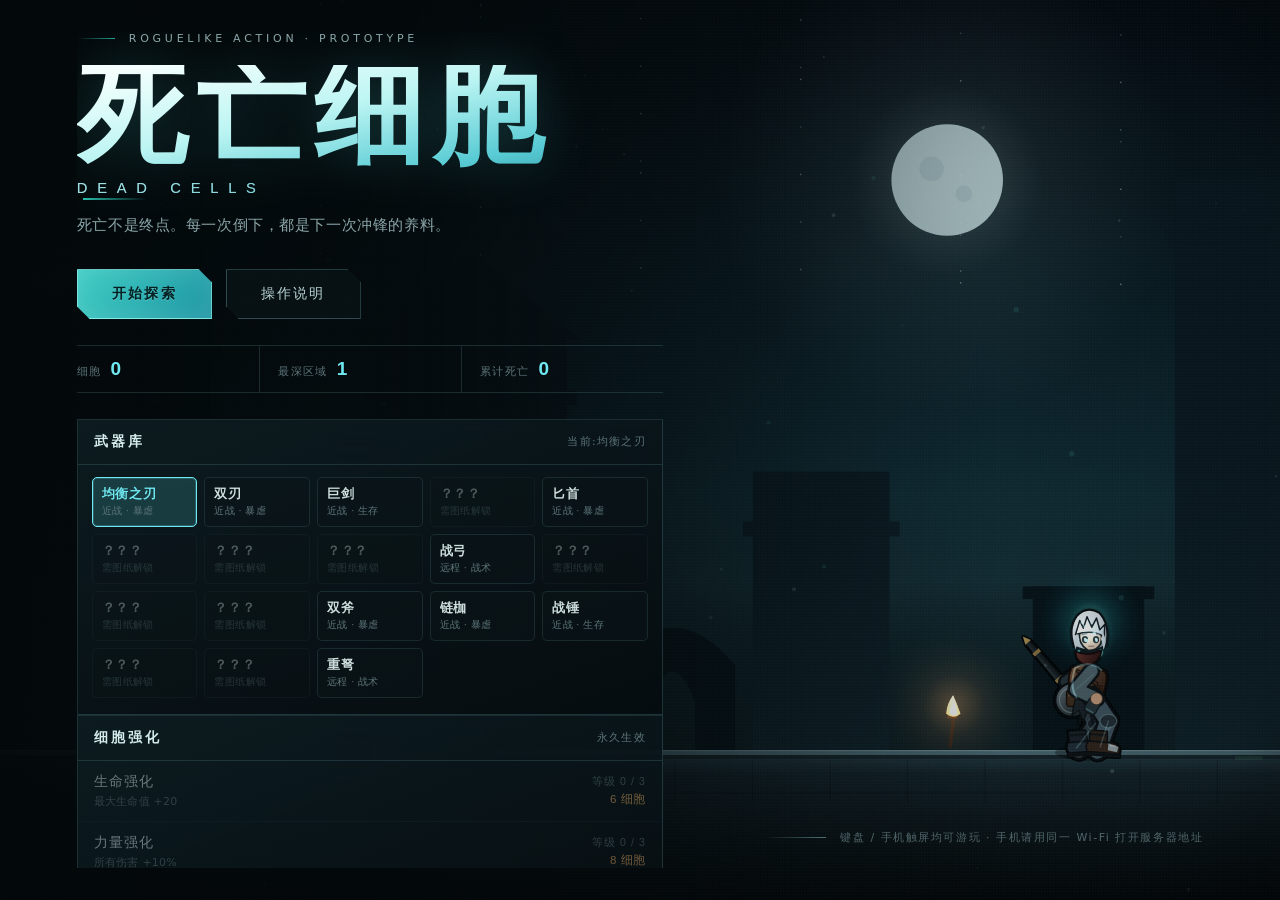
==== commit b5cfcd3a: "手机端自适应：视口宽高自适应缩放、触屏按钮随屏幕缩放、装备槽居中避让摇杆；补充二段跳提示" ====
--- a/发布用/index.html
+++ b/发布用/index.html
@@ -2,7 +2,7 @@
 <html lang="zh-CN">
 <head>
 <meta charset="UTF-8">
-<meta name="viewport" content="width=device-width, initial-scale=1.0">
+<meta name="viewport" content="width=device-width, initial-scale=1.0, maximum-scale=1.0, user-scalable=no, viewport-fit=cover">
 <title>死亡细胞 · 无间回廊（手机版）</title>
 <meta name="theme-color" content="#060b0e">
 <link rel="icon" href="data:image/svg+xml,%3Csvg xmlns='http://www.w3.org/2000/svg' viewBox='0 0 32 32'%3E%3Cpath d='M16 3c4 6 9 8 9 15a9 9 0 1 1-18 0c0-4 2-6 4-9 1 3 2 4 3 4 0-4 1-7 2-10z' fill='%2367e8f9'/%3E%3C/svg%3E">
@@ -445,6 +445,8 @@
   align-items:center;
   justify-content:center;
   backdrop-filter:blur(2px);
+  transform:scale(var(--ui-scale,1));
+  transform-origin:bottom left;
 }
 .touch-knob{
   width:52px;
@@ -461,6 +463,8 @@
   width:196px;
   height:196px;
   pointer-events:none;
+  transform:scale(var(--ui-scale,1));
+  transform-origin:bottom right;
 }
 .touch-btn{
   position:absolute;
@@ -555,14 +559,11 @@
   body.is-touch #rotate-hint{display:none;}
 }
 
-/* 横屏矮屏：操作层整体缩小，避免挡视野 */
+/* 横屏矮屏：菜单压缩，操作层尺寸由 --ui-scale 自适应控制 */
 @media (orientation: landscape) and (max-height: 540px){
-  .touch-pad{transform:scale(.84);transform-origin:bottom right;}
   .touch-stick{
     width:104px;
     height:104px;
-    transform:scale(.9);
-    transform-origin:bottom left;
   }
   .touch-knob{width:44px;height:44px;}
   body.is-touch .menu-layout{padding:14px 26px;}
@@ -7058,7 +7059,12 @@
 function drawTutorialHints(game) {
   const { ctx, player } = game;
   if (!player || player.x > 980) return;
-  const hints = [
+  const hints = game.isTouch ? [
+    { x: 292, y: 512, text: '左侧摇杆  移动' },
+    { x: 520, y: 512, text: '跳跃键  连点两次可二段跳' },
+    { x: 748, y: 512, text: '攻击键  斩击' },
+    { x: 950, y: 512, text: '翻滚键  闪避' }
+  ] : [
     { x: 292, y: 512, text: 'A / D  移动' },
     { x: 520, y: 512, text: 'SPACE  跳跃' },
     { x: 748, y: 512, text: 'J  斩击' },
@@ -7513,10 +7519,14 @@
   ctx.fillText(`威胁 ${alive}`, cssW - margin, 78 * u);
 
   /* 装备槽:武器 / 盾 / 技能1 / 技能2 / 药水 */
+  const touch = !!game.isTouch;
   const slot = 52 * u;
   const gap = 10 * u;
-  const slotY = cssH - 34 * u - slot;
-  let slotX = margin;
+  const slotY = cssH - (touch ? 22 : 34) * u - slot;
+  /* 触屏时摇杆占左侧，装备槽改为底部居中，避免互相遮挡 */
+  let slotX = touch
+    ? Math.max(margin, (cssW - (slot * 5 + gap * 4)) / 2)
+    : margin;
 
   /* 主手武器(Q 切换) */
   const weapon = player.weaponItem();
@@ -7566,11 +7576,13 @@
   ctx.fillStyle = player.potions > 0 ? 'rgba(150,240,210,0.95)' : 'rgba(220,110,110,0.95)';
   ctx.fillText('×' + player.potions, slotX + slot - 4 * u, slotY - 5 * u);
 
-  /* 操作提示 */
-  ctx.textAlign = 'right';
-  ctx.font = `500 ${10.5 * u}px "Noto Sans SC","Microsoft YaHei",sans-serif`;
-  ctx.fillStyle = 'rgba(140,172,176,0.5)';
-  ctx.fillText('J 攻击   K 翻滚   Q 换武器   L 举盾   U/I 技能   E 拾取   ESC 暂停', cssW - margin, cssH - 34 * u);
+  /* 操作提示（触屏已有虚拟按键，不显示键盘提示） */
+  if (!touch) {
+    ctx.textAlign = 'right';
+    ctx.font = `500 ${10.5 * u}px "Noto Sans SC","Microsoft YaHei",sans-serif`;
+    ctx.fillStyle = 'rgba(140,172,176,0.5)';
+    ctx.fillText('J 攻击   K 翻滚   Q 换武器   L 举盾   U/I 技能   E 拾取   ESC 暂停', cssW - margin, cssH - 34 * u);
+  }
   if (game.muted) {
     ctx.fillStyle = 'rgba(226,84,90,0.75)';
     ctx.fillText('静音中', cssW - margin, cssH - 50 * u);
@@ -8150,7 +8162,20 @@
   game.canvas.height = Math.round(h * dpr);
   game.canvas.style.width = w + 'px';
   game.canvas.style.height = h + 'px';
-  game.scale = Math.max(0.42, h / WORLD_H);
+  const baseScale = Math.max(0.42, h / WORLD_H);
+  const touch = ('ontouchstart' in window) || (navigator.maxTouchPoints || 0) > 0;
+  game.isTouch = touch;
+  if (touch) {
+    /* 手机横屏又宽又矮：纯按高度缩放会让可视范围过宽、角色偏小，
+       这里按"最多看到 1400 逻辑像素宽"温和放大，最多放 35%。 */
+    const wideScale = w / 1400;
+    game.scale = Math.min(Math.max(baseScale, wideScale), baseScale * 1.35);
+    /* 触屏按钮随屏幕高度自适应，小屏不拥挤、大屏不显小 */
+    const uiScale = clamp(h / 720, 0.78, 1.12);
+    document.documentElement.style.setProperty('--ui-scale', uiScale.toFixed(3));
+  } else {
+    game.scale = baseScale;
+  }
   game.viewW = w / game.scale;
   if (game.level) {
     game.cam.x = clamp(game.cam.x, 0, Math.max(0, game.level.width - game.viewW));
@@ -10188,11 +10213,11 @@
       e.preventDefault();
     }, { passive: false });
     el.addEventListener('touchend', (e) => {
-      if (b.hold) touchRelease(b.code);
+      touchRelease(b.code);
       e.preventDefault();
     }, { passive: false });
     el.addEventListener('touchcancel', () => {
-      if (b.hold) touchRelease(b.code);
+      touchRelease(b.code);
     });
     pad.appendChild(el);
   }
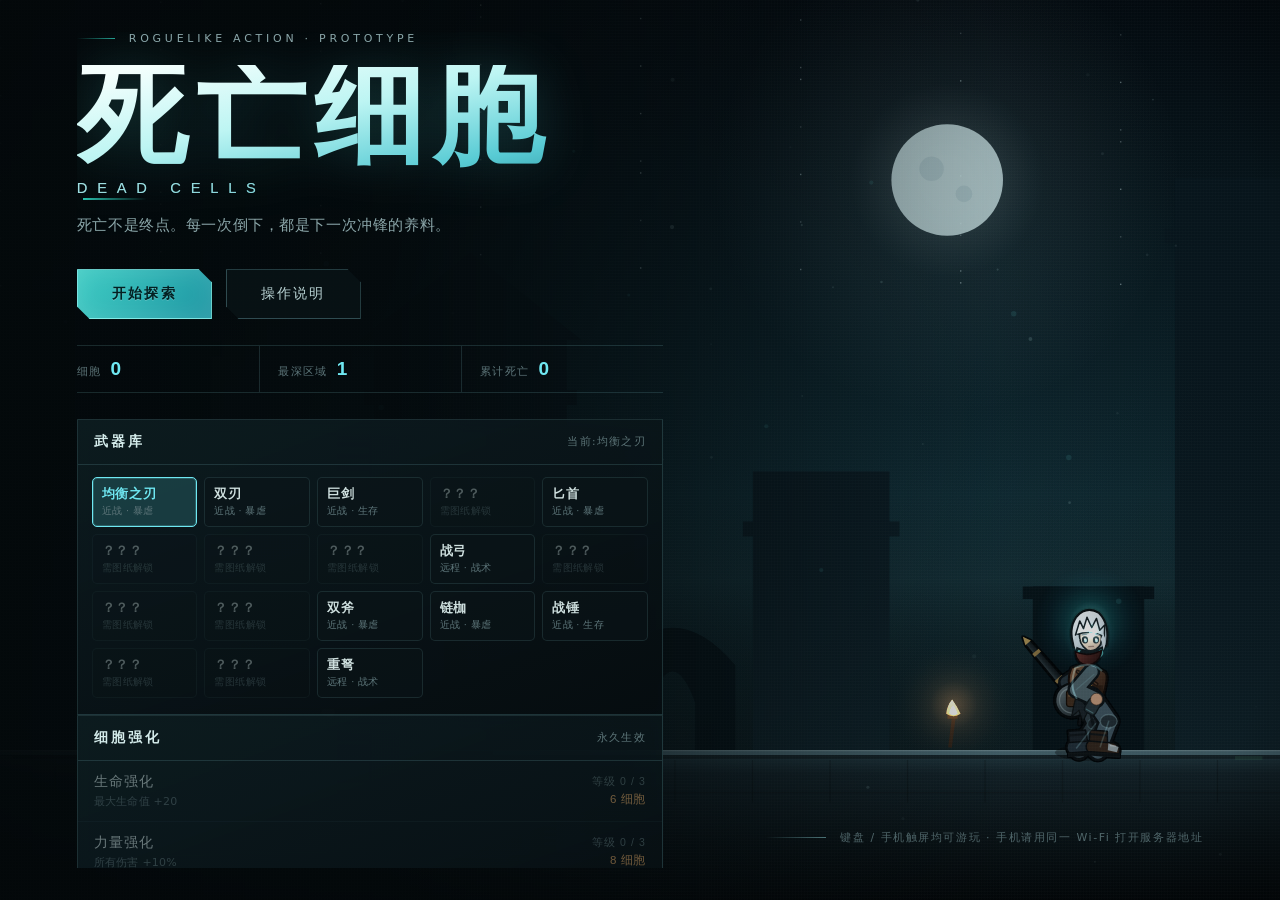
==== commit 23b14b9b: "技能键移到右上角，减少战斗视野遮挡" ====
--- a/发布用/index.html
+++ b/发布用/index.html
@@ -488,6 +488,25 @@
 .touch-btn.skill2{right:8px;bottom:132px;width:50px;height:50px;font-size:11px;}
 .touch-btn.block{right:132px;bottom:96px;width:50px;height:50px;font-size:11px;}
 .touch-btn.pick{right:132px;bottom:26px;width:46px;height:46px;font-size:10.5px;}
+
+/* 技能键移到右上角，避免遮挡战斗视野 */
+.touch-skillbar{
+  position:absolute;
+  top:calc(86px + env(safe-area-inset-top));
+  right:max(16px, env(safe-area-inset-right));
+  display:flex;
+  gap:10px;
+  pointer-events:none;
+  transform:scale(var(--ui-scale,1));
+  transform-origin:top right;
+}
+.touch-skillbar .touch-btn{
+  position:static;
+  width:52px;
+  height:52px;
+  font-size:11px;
+  pointer-events:auto;
+}
 
 /* 触屏设备上把画布内容上移一点，避免手指挡住角色 */
 body.is-touch .menu-layout{padding-bottom:150px;}
@@ -10099,14 +10118,18 @@
    仅在触屏设备上创建，桌面端完全无影响。
    ========================================================= */
 
-const TOUCH_BUTTONS = [
+const PAD_BUTTONS = [
   { code: 'KeyJ', label: '攻击', cls: 'attack' },
   { code: 'Space', label: '跳', cls: 'jump' },
   { code: 'KeyK', label: '翻滚', cls: 'roll' },
-  { code: 'KeyU', label: '技1', cls: 'skill1' },
-  { code: 'KeyI', label: '技2', cls: 'skill2' },
   { code: 'KeyL', label: '盾', cls: 'block', hold: true },
   { code: 'KeyE', label: '拾取', cls: 'pick' }
+];
+
+/* 技能键单独放在屏幕右上角，不遮挡战斗视野 */
+const SKILL_BUTTONS = [
+  { code: 'KeyU', label: '技1', cls: 'skill1' },
+  { code: 'KeyI', label: '技2', cls: 'skill2' }
 ];
 
 function isTouchDevice() {
@@ -10201,9 +10224,7 @@
   stick.addEventListener('touchcancel', stickEnd);
 
   /* ---------- 按钮 ---------- */
-  const pad = document.createElement('div');
-  pad.className = 'touch-pad';
-  for (const b of TOUCH_BUTTONS) {
+  function makeButton(b) {
     const el = document.createElement('button');
     el.type = 'button';
     el.className = 'touch-btn ' + b.cls;
@@ -10219,9 +10240,23 @@
     el.addEventListener('touchcancel', () => {
       touchRelease(b.code);
     });
-    pad.appendChild(el);
+    return el;
+  }
+
+  const pad = document.createElement('div');
+  pad.className = 'touch-pad';
+  for (const b of PAD_BUTTONS) {
+    pad.appendChild(makeButton(b));
   }
   root.appendChild(pad);
+
+  /* 技能键：右上角独立一排，避免挡住画面中央 */
+  const skillbar = document.createElement('div');
+  skillbar.className = 'touch-skillbar';
+  for (const b of SKILL_BUTTONS) {
+    skillbar.appendChild(makeButton(b));
+  }
+  root.appendChild(skillbar);
   document.body.appendChild(root);
 
   /* 触屏时也允许点按菜单按钮 */
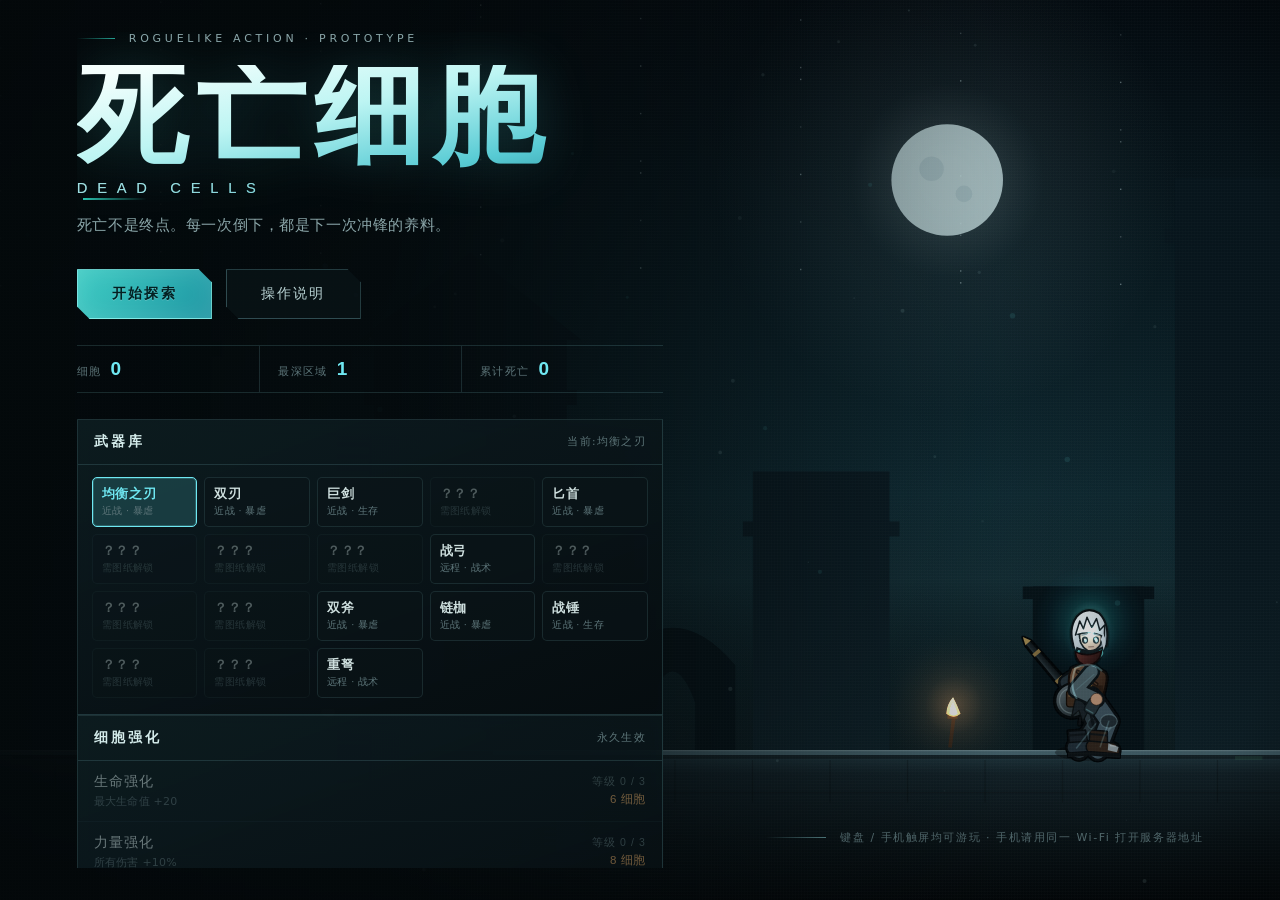
==== commit f83ca5c1: "物品栏移到右上角技能键下方，底部画面不再被遮挡" ====
--- a/发布用/index.html
+++ b/发布用/index.html
@@ -7541,11 +7541,19 @@
   const touch = !!game.isTouch;
   const slot = 52 * u;
   const gap = 10 * u;
-  const slotY = cssH - (touch ? 22 : 34) * u - slot;
-  /* 触屏时摇杆占左侧，装备槽改为底部居中，避免互相遮挡 */
-  let slotX = touch
-    ? Math.max(margin, (cssW - (slot * 5 + gap * 4)) / 2)
-    : margin;
+  let slotX;
+  let slotY;
+  if (touch) {
+    /* 触屏：整排移到右上角技能键下方，把画面底部让给战斗 */
+    const uiScale = parseFloat(
+      getComputedStyle(document.documentElement).getPropertyValue('--ui-scale')
+    ) || 1;
+    slotX = cssW - 16 - (slot * 5 + gap * 4);
+    slotY = 86 + 52 * uiScale + 12;
+  } else {
+    slotX = margin;
+    slotY = cssH - 34 * u - slot;
+  }
 
   /* 主手武器(Q 切换) */
   const weapon = player.weaponItem();
